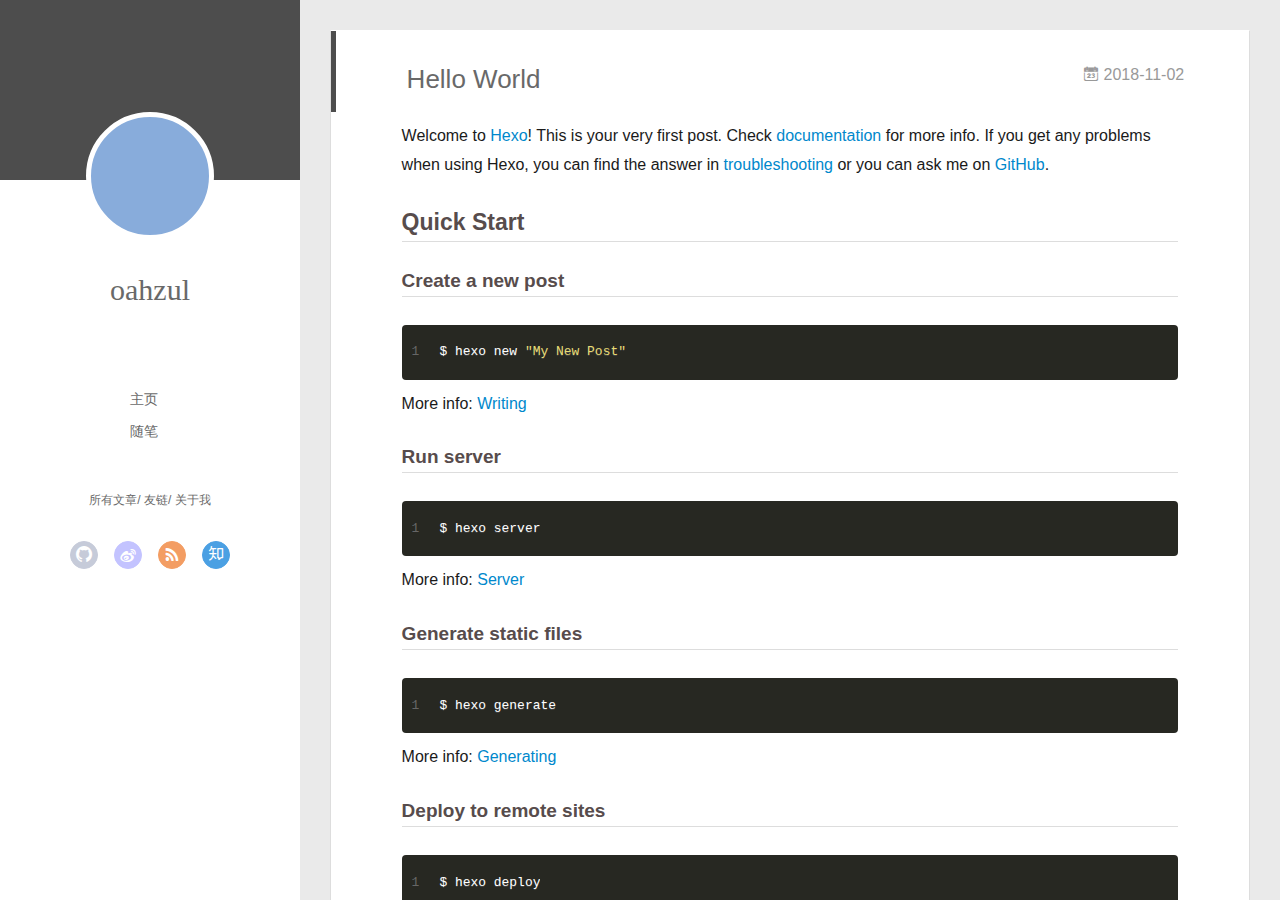
==== index.html @ 19e880a6 "“update”" ====
<!DOCTYPE html>
<html>
<head><meta name="generator" content="Hexo 3.8.0">
  <meta charset="utf-8">
  
  <meta name="renderer" content="webkit">
  <meta http-equiv="X-UA-Compatible" content="IE=edge">
  <link rel="dns-prefetch" href="http://yoursite.com">
  <title>oahzul blog</title>
  <meta name="viewport" content="width=device-width, initial-scale=1, maximum-scale=1">
  <meta property="og:type" content="website">
<meta property="og:title" content="oahzul blog">
<meta property="og:url" content="http://yoursite.com/index.html">
<meta property="og:site_name" content="oahzul blog">
<meta property="og:locale" content="default">
<meta name="twitter:card" content="summary">
<meta name="twitter:title" content="oahzul blog">
  
    <link rel="alternative" href="/atom.xml" title="oahzul blog" type="application/atom+xml">
  
  
    <link rel="icon" href="/favicon.png">
  
  <link rel="stylesheet" type="text/css" href="/./main.0cf68a.css">
  <style type="text/css">
  
    #container.show {
      background: linear-gradient(200deg,#a0cfe4,#e8c37e);
    }
  </style>
  

  

</head>
</html>
<body>
  <div id="container" q-class="show:isCtnShow">
    <canvas id="anm-canvas" class="anm-canvas"></canvas>
    <div class="left-col" q-class="show:isShow">
      
<div class="overlay" style="background: #4d4d4d"></div>
<div class="intrude-less">
	<header id="header" class="inner">
		<a href="/" class="profilepic">
			<img src="" class="js-avatar">
		</a>
		<hgroup>
		  <h1 class="header-author"><a href="/">oahzul</a></h1>
		</hgroup>
		

		<nav class="header-menu">
			<ul>
			
				<li><a href="/">主页</a></li>
	        
				<li><a href="/tags/随笔/">随笔</a></li>
	        
			</ul>
		</nav>
		<nav class="header-smart-menu">
    		
    			
    			<a q-on="click: openSlider(e, 'innerArchive')" href="javascript:void(0)">所有文章</a>
    			
            
    			
    			<a q-on="click: openSlider(e, 'friends')" href="javascript:void(0)">友链</a>
    			
            
    			
    			<a q-on="click: openSlider(e, 'aboutme')" href="javascript:void(0)">关于我</a>
    			
            
		</nav>
		<nav class="header-nav">
			<div class="social">
				
					<a class="github" target="_blank" href="#" title="github"><i class="icon-github"></i></a>
		        
					<a class="weibo" target="_blank" href="#" title="weibo"><i class="icon-weibo"></i></a>
		        
					<a class="rss" target="_blank" href="#" title="rss"><i class="icon-rss"></i></a>
		        
					<a class="zhihu" target="_blank" href="#" title="zhihu"><i class="icon-zhihu"></i></a>
		        
			</div>
		</nav>
	</header>		
</div>

    </div>
    <div class="mid-col" q-class="show:isShow,hide:isShow|isFalse">
      
<nav id="mobile-nav">
  	<div class="overlay js-overlay" style="background: #4d4d4d"></div>
	<div class="btnctn js-mobile-btnctn">
  		<div class="slider-trigger list" q-on="click: openSlider(e)"><i class="icon icon-sort"></i></div>
	</div>
	<div class="intrude-less">
		<header id="header" class="inner">
			<div class="profilepic">
				<img src="" class="js-avatar">
			</div>
			<hgroup>
			  <h1 class="header-author js-header-author">oahzul</h1>
			</hgroup>
			
			
			
				
			
				
			
			
			
			<nav class="header-nav">
				<div class="social">
					
						<a class="github" target="_blank" href="#" title="github"><i class="icon-github"></i></a>
			        
						<a class="weibo" target="_blank" href="#" title="weibo"><i class="icon-weibo"></i></a>
			        
						<a class="rss" target="_blank" href="#" title="rss"><i class="icon-rss"></i></a>
			        
						<a class="zhihu" target="_blank" href="#" title="zhihu"><i class="icon-zhihu"></i></a>
			        
				</div>
			</nav>

			<nav class="header-menu js-header-menu">
				<ul style="width: 50%">
				
				
					<li style="width: 50%"><a href="/">主页</a></li>
		        
					<li style="width: 50%"><a href="/tags/随笔/">随笔</a></li>
		        
				</ul>
			</nav>
		</header>				
	</div>
	<div class="mobile-mask" style="display:none" q-show="isShow"></div>
</nav>

      <div id="wrapper" class="body-wrap">
        <div class="menu-l">
          <div class="canvas-wrap">
            <canvas data-colors="#eaeaea" data-sectionHeight="100" data-contentId="js-content" id="myCanvas1" class="anm-canvas"></canvas>
          </div>
          <div id="js-content" class="content-ll">
            
  
    <article id="post-hello-world" class="article article-type-post  article-index" itemscope="" itemprop="blogPost">
  <div class="article-inner">
    
      <header class="article-header">
        
  
    <h1 itemprop="name">
      <a class="article-title" href="/2018/11/02/hello-world/">Hello World</a>
    </h1>
  

        
        <a href="/2018/11/02/hello-world/" class="archive-article-date">
  	<time datetime="2018-11-01T20:46:46.000Z" itemprop="datePublished"><i class="icon-calendar icon"></i>2018-11-02</time>
</a>
        
      </header>
    
    <div class="article-entry" itemprop="articleBody">
      
        <p>Welcome to <a href="https://hexo.io/" target="_blank" rel="noopener">Hexo</a>! This is your very first post. Check <a href="https://hexo.io/docs/" target="_blank" rel="noopener">documentation</a> for more info. If you get any problems when using Hexo, you can find the answer in <a href="https://hexo.io/docs/troubleshooting.html" target="_blank" rel="noopener">troubleshooting</a> or you can ask me on <a href="https://github.com/hexojs/hexo/issues" target="_blank" rel="noopener">GitHub</a>.</p>
<h2 id="Quick-Start"><a href="#Quick-Start" class="headerlink" title="Quick Start"></a>Quick Start</h2><h3 id="Create-a-new-post"><a href="#Create-a-new-post" class="headerlink" title="Create a new post"></a>Create a new post</h3><figure class="highlight bash"><table><tr><td class="gutter"><pre><span class="line">1</span><br></pre></td><td class="code"><pre><span class="line">$ hexo new <span class="string">"My New Post"</span></span><br></pre></td></tr></table></figure>
<p>More info: <a href="https://hexo.io/docs/writing.html" target="_blank" rel="noopener">Writing</a></p>
<h3 id="Run-server"><a href="#Run-server" class="headerlink" title="Run server"></a>Run server</h3><figure class="highlight bash"><table><tr><td class="gutter"><pre><span class="line">1</span><br></pre></td><td class="code"><pre><span class="line">$ hexo server</span><br></pre></td></tr></table></figure>
<p>More info: <a href="https://hexo.io/docs/server.html" target="_blank" rel="noopener">Server</a></p>
<h3 id="Generate-static-files"><a href="#Generate-static-files" class="headerlink" title="Generate static files"></a>Generate static files</h3><figure class="highlight bash"><table><tr><td class="gutter"><pre><span class="line">1</span><br></pre></td><td class="code"><pre><span class="line">$ hexo generate</span><br></pre></td></tr></table></figure>
<p>More info: <a href="https://hexo.io/docs/generating.html" target="_blank" rel="noopener">Generating</a></p>
<h3 id="Deploy-to-remote-sites"><a href="#Deploy-to-remote-sites" class="headerlink" title="Deploy to remote sites"></a>Deploy to remote sites</h3><figure class="highlight bash"><table><tr><td class="gutter"><pre><span class="line">1</span><br></pre></td><td class="code"><pre><span class="line">$ hexo deploy</span><br></pre></td></tr></table></figure>
<p>More info: <a href="https://hexo.io/docs/deployment.html" target="_blank" rel="noopener">Deployment</a></p>

      

      
    </div>
    <div class="article-info article-info-index">
      
      
      

      
        <p class="article-more-link">
          <a class="article-more-a" href="/2018/11/02/hello-world/">展开全文 >></a>
        </p>
      

      
      <div class="clearfix"></div>
    </div>
  </div>
</article>

<aside class="wrap-side-operation">
    <div class="mod-side-operation">
        
        <div class="jump-container" id="js-jump-container" style="display:none;">
            <a href="javascript:void(0)" class="mod-side-operation__jump-to-top">
                <i class="icon-font icon-back"></i>
            </a>
            <div id="js-jump-plan-container" class="jump-plan-container" style="top: -11px;">
                <i class="icon-font icon-plane jump-plane"></i>
            </div>
        </div>
        
        
    </div>
</aside>




  
  


          </div>
        </div>
      </div>
      <footer id="footer">
  <div class="outer">
    <div id="footer-info">
    	<div class="footer-left">
    		&copy; 2018 oahzul
    	</div>
      	<div class="footer-right">
      		<a href="http://hexo.io/" target="_blank">Hexo</a>  Theme <a href="https://github.com/litten/hexo-theme-yilia" target="_blank">Yilia</a> by Litten
      	</div>
    </div>
  </div>
</footer>
    </div>
    <script>
	var yiliaConfig = {
		mathjax: false,
		isHome: true,
		isPost: false,
		isArchive: false,
		isTag: false,
		isCategory: false,
		open_in_new: false,
		toc_hide_index: true,
		root: "/",
		innerArchive: true,
		showTags: false
	}
</script>

<script>!function(t){function n(e){if(r[e])return r[e].exports;var i=r[e]={exports:{},id:e,loaded:!1};return t[e].call(i.exports,i,i.exports,n),i.loaded=!0,i.exports}var r={};n.m=t,n.c=r,n.p="./",n(0)}([function(t,n,r){r(195),t.exports=r(191)},function(t,n,r){var e=r(3),i=r(52),o=r(27),u=r(28),c=r(53),f="prototype",a=function(t,n,r){var s,l,h,v,p=t&a.F,d=t&a.G,y=t&a.S,g=t&a.P,b=t&a.B,m=d?e:y?e[n]||(e[n]={}):(e[n]||{})[f],x=d?i:i[n]||(i[n]={}),w=x[f]||(x[f]={});d&&(r=n);for(s in r)l=!p&&m&&void 0!==m[s],h=(l?m:r)[s],v=b&&l?c(h,e):g&&"function"==typeof h?c(Function.call,h):h,m&&u(m,s,h,t&a.U),x[s]!=h&&o(x,s,v),g&&w[s]!=h&&(w[s]=h)};e.core=i,a.F=1,a.G=2,a.S=4,a.P=8,a.B=16,a.W=32,a.U=64,a.R=128,t.exports=a},function(t,n,r){var e=r(6);t.exports=function(t){if(!e(t))throw TypeError(t+" is not an object!");return t}},function(t,n){var r=t.exports="undefined"!=typeof window&&window.Math==Math?window:"undefined"!=typeof self&&self.Math==Math?self:Function("return this")();"number"==typeof __g&&(__g=r)},function(t,n){t.exports=function(t){try{return!!t()}catch(t){return!0}}},function(t,n){var r=t.exports="undefined"!=typeof window&&window.Math==Math?window:"undefined"!=typeof self&&self.Math==Math?self:Function("return this")();"number"==typeof __g&&(__g=r)},function(t,n){t.exports=function(t){return"object"==typeof t?null!==t:"function"==typeof t}},function(t,n,r){var e=r(126)("wks"),i=r(76),o=r(3).Symbol,u="function"==typeof o;(t.exports=function(t){return e[t]||(e[t]=u&&o[t]||(u?o:i)("Symbol."+t))}).store=e},function(t,n){var r={}.hasOwnProperty;t.exports=function(t,n){return r.call(t,n)}},function(t,n,r){var e=r(94),i=r(33);t.exports=function(t){return e(i(t))}},function(t,n,r){t.exports=!r(4)(function(){return 7!=Object.defineProperty({},"a",{get:function(){return 7}}).a})},function(t,n,r){var e=r(2),i=r(167),o=r(50),u=Object.defineProperty;n.f=r(10)?Object.defineProperty:function(t,n,r){if(e(t),n=o(n,!0),e(r),i)try{return u(t,n,r)}catch(t){}if("get"in r||"set"in r)throw TypeError("Accessors not supported!");return"value"in r&&(t[n]=r.value),t}},function(t,n,r){t.exports=!r(18)(function(){return 7!=Object.defineProperty({},"a",{get:function(){return 7}}).a})},function(t,n,r){var e=r(14),i=r(22);t.exports=r(12)?function(t,n,r){return e.f(t,n,i(1,r))}:function(t,n,r){return t[n]=r,t}},function(t,n,r){var e=r(20),i=r(58),o=r(42),u=Object.defineProperty;n.f=r(12)?Object.defineProperty:function(t,n,r){if(e(t),n=o(n,!0),e(r),i)try{return u(t,n,r)}catch(t){}if("get"in r||"set"in r)throw TypeError("Accessors not supported!");return"value"in r&&(t[n]=r.value),t}},function(t,n,r){var e=r(40)("wks"),i=r(23),o=r(5).Symbol,u="function"==typeof o;(t.exports=function(t){return e[t]||(e[t]=u&&o[t]||(u?o:i)("Symbol."+t))}).store=e},function(t,n,r){var e=r(67),i=Math.min;t.exports=function(t){return t>0?i(e(t),9007199254740991):0}},function(t,n,r){var e=r(46);t.exports=function(t){return Object(e(t))}},function(t,n){t.exports=function(t){try{return!!t()}catch(t){return!0}}},function(t,n,r){var e=r(63),i=r(34);t.exports=Object.keys||function(t){return e(t,i)}},function(t,n,r){var e=r(21);t.exports=function(t){if(!e(t))throw TypeError(t+" is not an object!");return t}},function(t,n){t.exports=function(t){return"object"==typeof t?null!==t:"function"==typeof t}},function(t,n){t.exports=function(t,n){return{enumerable:!(1&t),configurable:!(2&t),writable:!(4&t),value:n}}},function(t,n){var r=0,e=Math.random();t.exports=function(t){return"Symbol(".concat(void 0===t?"":t,")_",(++r+e).toString(36))}},function(t,n){var r={}.hasOwnProperty;t.exports=function(t,n){return r.call(t,n)}},function(t,n){var r=t.exports={version:"2.4.0"};"number"==typeof __e&&(__e=r)},function(t,n){t.exports=function(t){if("function"!=typeof t)throw TypeError(t+" is not a function!");return t}},function(t,n,r){var e=r(11),i=r(66);t.exports=r(10)?function(t,n,r){return e.f(t,n,i(1,r))}:function(t,n,r){return t[n]=r,t}},function(t,n,r){var e=r(3),i=r(27),o=r(24),u=r(76)("src"),c="toString",f=Function[c],a=(""+f).split(c);r(52).inspectSource=function(t){return f.call(t)},(t.exports=function(t,n,r,c){var f="function"==typeof r;f&&(o(r,"name")||i(r,"name",n)),t[n]!==r&&(f&&(o(r,u)||i(r,u,t[n]?""+t[n]:a.join(String(n)))),t===e?t[n]=r:c?t[n]?t[n]=r:i(t,n,r):(delete t[n],i(t,n,r)))})(Function.prototype,c,function(){return"function"==typeof this&&this[u]||f.call(this)})},function(t,n,r){var e=r(1),i=r(4),o=r(46),u=function(t,n,r,e){var i=String(o(t)),u="<"+n;return""!==r&&(u+=" "+r+'="'+String(e).replace(/"/g,"&quot;")+'"'),u+">"+i+"</"+n+">"};t.exports=function(t,n){var r={};r[t]=n(u),e(e.P+e.F*i(function(){var n=""[t]('"');return n!==n.toLowerCase()||n.split('"').length>3}),"String",r)}},function(t,n,r){var e=r(115),i=r(46);t.exports=function(t){return e(i(t))}},function(t,n,r){var e=r(116),i=r(66),o=r(30),u=r(50),c=r(24),f=r(167),a=Object.getOwnPropertyDescriptor;n.f=r(10)?a:function(t,n){if(t=o(t),n=u(n,!0),f)try{return a(t,n)}catch(t){}if(c(t,n))return i(!e.f.call(t,n),t[n])}},function(t,n,r){var e=r(24),i=r(17),o=r(145)("IE_PROTO"),u=Object.prototype;t.exports=Object.getPrototypeOf||function(t){return t=i(t),e(t,o)?t[o]:"function"==typeof t.constructor&&t instanceof t.constructor?t.constructor.prototype:t instanceof Object?u:null}},function(t,n){t.exports=function(t){if(void 0==t)throw TypeError("Can't call method on  "+t);return t}},function(t,n){t.exports="constructor,hasOwnProperty,isPrototypeOf,propertyIsEnumerable,toLocaleString,toString,valueOf".split(",")},function(t,n){t.exports={}},function(t,n){t.exports=!0},function(t,n){n.f={}.propertyIsEnumerable},function(t,n,r){var e=r(14).f,i=r(8),o=r(15)("toStringTag");t.exports=function(t,n,r){t&&!i(t=r?t:t.prototype,o)&&e(t,o,{configurable:!0,value:n})}},function(t,n,r){var e=r(40)("keys"),i=r(23);t.exports=function(t){return e[t]||(e[t]=i(t))}},function(t,n,r){var e=r(5),i="__core-js_shared__",o=e[i]||(e[i]={});t.exports=function(t){return o[t]||(o[t]={})}},function(t,n){var r=Math.ceil,e=Math.floor;t.exports=function(t){return isNaN(t=+t)?0:(t>0?e:r)(t)}},function(t,n,r){var e=r(21);t.exports=function(t,n){if(!e(t))return t;var r,i;if(n&&"function"==typeof(r=t.toString)&&!e(i=r.call(t)))return i;if("function"==typeof(r=t.valueOf)&&!e(i=r.call(t)))return i;if(!n&&"function"==typeof(r=t.toString)&&!e(i=r.call(t)))return i;throw TypeError("Can't convert object to primitive value")}},function(t,n,r){var e=r(5),i=r(25),o=r(36),u=r(44),c=r(14).f;t.exports=function(t){var n=i.Symbol||(i.Symbol=o?{}:e.Symbol||{});"_"==t.charAt(0)||t in n||c(n,t,{value:u.f(t)})}},function(t,n,r){n.f=r(15)},function(t,n){var r={}.toString;t.exports=function(t){return r.call(t).slice(8,-1)}},function(t,n){t.exports=function(t){if(void 0==t)throw TypeError("Can't call method on  "+t);return t}},function(t,n,r){var e=r(4);t.exports=function(t,n){return!!t&&e(function(){n?t.call(null,function(){},1):t.call(null)})}},function(t,n,r){var e=r(53),i=r(115),o=r(17),u=r(16),c=r(203);t.exports=function(t,n){var r=1==t,f=2==t,a=3==t,s=4==t,l=6==t,h=5==t||l,v=n||c;return function(n,c,p){for(var d,y,g=o(n),b=i(g),m=e(c,p,3),x=u(b.length),w=0,S=r?v(n,x):f?v(n,0):void 0;x>w;w++)if((h||w in b)&&(d=b[w],y=m(d,w,g),t))if(r)S[w]=y;else if(y)switch(t){case 3:return!0;case 5:return d;case 6:return w;case 2:S.push(d)}else if(s)return!1;return l?-1:a||s?s:S}}},function(t,n,r){var e=r(1),i=r(52),o=r(4);t.exports=function(t,n){var r=(i.Object||{})[t]||Object[t],u={};u[t]=n(r),e(e.S+e.F*o(function(){r(1)}),"Object",u)}},function(t,n,r){var e=r(6);t.exports=function(t,n){if(!e(t))return t;var r,i;if(n&&"function"==typeof(r=t.toString)&&!e(i=r.call(t)))return i;if("function"==typeof(r=t.valueOf)&&!e(i=r.call(t)))return i;if(!n&&"function"==typeof(r=t.toString)&&!e(i=r.call(t)))return i;throw TypeError("Can't convert object to primitive value")}},function(t,n,r){var e=r(5),i=r(25),o=r(91),u=r(13),c="prototype",f=function(t,n,r){var a,s,l,h=t&f.F,v=t&f.G,p=t&f.S,d=t&f.P,y=t&f.B,g=t&f.W,b=v?i:i[n]||(i[n]={}),m=b[c],x=v?e:p?e[n]:(e[n]||{})[c];v&&(r=n);for(a in r)(s=!h&&x&&void 0!==x[a])&&a in b||(l=s?x[a]:r[a],b[a]=v&&"function"!=typeof x[a]?r[a]:y&&s?o(l,e):g&&x[a]==l?function(t){var n=function(n,r,e){if(this instanceof t){switch(arguments.length){case 0:return new t;case 1:return new t(n);case 2:return new t(n,r)}return new t(n,r,e)}return t.apply(this,arguments)};return n[c]=t[c],n}(l):d&&"function"==typeof l?o(Function.call,l):l,d&&((b.virtual||(b.virtual={}))[a]=l,t&f.R&&m&&!m[a]&&u(m,a,l)))};f.F=1,f.G=2,f.S=4,f.P=8,f.B=16,f.W=32,f.U=64,f.R=128,t.exports=f},function(t,n){var r=t.exports={version:"2.4.0"};"number"==typeof __e&&(__e=r)},function(t,n,r){var e=r(26);t.exports=function(t,n,r){if(e(t),void 0===n)return t;switch(r){case 1:return function(r){return t.call(n,r)};case 2:return function(r,e){return t.call(n,r,e)};case 3:return function(r,e,i){return t.call(n,r,e,i)}}return function(){return t.apply(n,arguments)}}},function(t,n,r){var e=r(183),i=r(1),o=r(126)("metadata"),u=o.store||(o.store=new(r(186))),c=function(t,n,r){var i=u.get(t);if(!i){if(!r)return;u.set(t,i=new e)}var o=i.get(n);if(!o){if(!r)return;i.set(n,o=new e)}return o},f=function(t,n,r){var e=c(n,r,!1);return void 0!==e&&e.has(t)},a=function(t,n,r){var e=c(n,r,!1);return void 0===e?void 0:e.get(t)},s=function(t,n,r,e){c(r,e,!0).set(t,n)},l=function(t,n){var r=c(t,n,!1),e=[];return r&&r.forEach(function(t,n){e.push(n)}),e},h=function(t){return void 0===t||"symbol"==typeof t?t:String(t)},v=function(t){i(i.S,"Reflect",t)};t.exports={store:u,map:c,has:f,get:a,set:s,keys:l,key:h,exp:v}},function(t,n,r){"use strict";if(r(10)){var e=r(69),i=r(3),o=r(4),u=r(1),c=r(127),f=r(152),a=r(53),s=r(68),l=r(66),h=r(27),v=r(73),p=r(67),d=r(16),y=r(75),g=r(50),b=r(24),m=r(180),x=r(114),w=r(6),S=r(17),_=r(137),O=r(70),E=r(32),P=r(71).f,j=r(154),F=r(76),M=r(7),A=r(48),N=r(117),T=r(146),I=r(155),k=r(80),L=r(123),R=r(74),C=r(130),D=r(160),U=r(11),W=r(31),G=U.f,B=W.f,V=i.RangeError,z=i.TypeError,q=i.Uint8Array,K="ArrayBuffer",J="Shared"+K,Y="BYTES_PER_ELEMENT",H="prototype",$=Array[H],X=f.ArrayBuffer,Q=f.DataView,Z=A(0),tt=A(2),nt=A(3),rt=A(4),et=A(5),it=A(6),ot=N(!0),ut=N(!1),ct=I.values,ft=I.keys,at=I.entries,st=$.lastIndexOf,lt=$.reduce,ht=$.reduceRight,vt=$.join,pt=$.sort,dt=$.slice,yt=$.toString,gt=$.toLocaleString,bt=M("iterator"),mt=M("toStringTag"),xt=F("typed_constructor"),wt=F("def_constructor"),St=c.CONSTR,_t=c.TYPED,Ot=c.VIEW,Et="Wrong length!",Pt=A(1,function(t,n){return Tt(T(t,t[wt]),n)}),jt=o(function(){return 1===new q(new Uint16Array([1]).buffer)[0]}),Ft=!!q&&!!q[H].set&&o(function(){new q(1).set({})}),Mt=function(t,n){if(void 0===t)throw z(Et);var r=+t,e=d(t);if(n&&!m(r,e))throw V(Et);return e},At=function(t,n){var r=p(t);if(r<0||r%n)throw V("Wrong offset!");return r},Nt=function(t){if(w(t)&&_t in t)return t;throw z(t+" is not a typed array!")},Tt=function(t,n){if(!(w(t)&&xt in t))throw z("It is not a typed array constructor!");return new t(n)},It=function(t,n){return kt(T(t,t[wt]),n)},kt=function(t,n){for(var r=0,e=n.length,i=Tt(t,e);e>r;)i[r]=n[r++];return i},Lt=function(t,n,r){G(t,n,{get:function(){return this._d[r]}})},Rt=function(t){var n,r,e,i,o,u,c=S(t),f=arguments.length,s=f>1?arguments[1]:void 0,l=void 0!==s,h=j(c);if(void 0!=h&&!_(h)){for(u=h.call(c),e=[],n=0;!(o=u.next()).done;n++)e.push(o.value);c=e}for(l&&f>2&&(s=a(s,arguments[2],2)),n=0,r=d(c.length),i=Tt(this,r);r>n;n++)i[n]=l?s(c[n],n):c[n];return i},Ct=function(){for(var t=0,n=arguments.length,r=Tt(this,n);n>t;)r[t]=arguments[t++];return r},Dt=!!q&&o(function(){gt.call(new q(1))}),Ut=function(){return gt.apply(Dt?dt.call(Nt(this)):Nt(this),arguments)},Wt={copyWithin:function(t,n){return D.call(Nt(this),t,n,arguments.length>2?arguments[2]:void 0)},every:function(t){return rt(Nt(this),t,arguments.length>1?arguments[1]:void 0)},fill:function(t){return C.apply(Nt(this),arguments)},filter:function(t){return It(this,tt(Nt(this),t,arguments.length>1?arguments[1]:void 0))},find:function(t){return et(Nt(this),t,arguments.length>1?arguments[1]:void 0)},findIndex:function(t){return it(Nt(this),t,arguments.length>1?arguments[1]:void 0)},forEach:function(t){Z(Nt(this),t,arguments.length>1?arguments[1]:void 0)},indexOf:function(t){return ut(Nt(this),t,arguments.length>1?arguments[1]:void 0)},includes:function(t){return ot(Nt(this),t,arguments.length>1?arguments[1]:void 0)},join:function(t){return vt.apply(Nt(this),arguments)},lastIndexOf:function(t){return st.apply(Nt(this),arguments)},map:function(t){return Pt(Nt(this),t,arguments.length>1?arguments[1]:void 0)},reduce:function(t){return lt.apply(Nt(this),arguments)},reduceRight:function(t){return ht.apply(Nt(this),arguments)},reverse:function(){for(var t,n=this,r=Nt(n).length,e=Math.floor(r/2),i=0;i<e;)t=n[i],n[i++]=n[--r],n[r]=t;return n},some:function(t){return nt(Nt(this),t,arguments.length>1?arguments[1]:void 0)},sort:function(t){return pt.call(Nt(this),t)},subarray:function(t,n){var r=Nt(this),e=r.length,i=y(t,e);return new(T(r,r[wt]))(r.buffer,r.byteOffset+i*r.BYTES_PER_ELEMENT,d((void 0===n?e:y(n,e))-i))}},Gt=function(t,n){return It(this,dt.call(Nt(this),t,n))},Bt=function(t){Nt(this);var n=At(arguments[1],1),r=this.length,e=S(t),i=d(e.length),o=0;if(i+n>r)throw V(Et);for(;o<i;)this[n+o]=e[o++]},Vt={entries:function(){return at.call(Nt(this))},keys:function(){return ft.call(Nt(this))},values:function(){return ct.call(Nt(this))}},zt=function(t,n){return w(t)&&t[_t]&&"symbol"!=typeof n&&n in t&&String(+n)==String(n)},qt=function(t,n){return zt(t,n=g(n,!0))?l(2,t[n]):B(t,n)},Kt=function(t,n,r){return!(zt(t,n=g(n,!0))&&w(r)&&b(r,"value"))||b(r,"get")||b(r,"set")||r.configurable||b(r,"writable")&&!r.writable||b(r,"enumerable")&&!r.enumerable?G(t,n,r):(t[n]=r.value,t)};St||(W.f=qt,U.f=Kt),u(u.S+u.F*!St,"Object",{getOwnPropertyDescriptor:qt,defineProperty:Kt}),o(function(){yt.call({})})&&(yt=gt=function(){return vt.call(this)});var Jt=v({},Wt);v(Jt,Vt),h(Jt,bt,Vt.values),v(Jt,{slice:Gt,set:Bt,constructor:function(){},toString:yt,toLocaleString:Ut}),Lt(Jt,"buffer","b"),Lt(Jt,"byteOffset","o"),Lt(Jt,"byteLength","l"),Lt(Jt,"length","e"),G(Jt,mt,{get:function(){return this[_t]}}),t.exports=function(t,n,r,f){f=!!f;var a=t+(f?"Clamped":"")+"Array",l="Uint8Array"!=a,v="get"+t,p="set"+t,y=i[a],g=y||{},b=y&&E(y),m=!y||!c.ABV,S={},_=y&&y[H],j=function(t,r){var e=t._d;return e.v[v](r*n+e.o,jt)},F=function(t,r,e){var i=t._d;f&&(e=(e=Math.round(e))<0?0:e>255?255:255&e),i.v[p](r*n+i.o,e,jt)},M=function(t,n){G(t,n,{get:function(){return j(this,n)},set:function(t){return F(this,n,t)},enumerable:!0})};m?(y=r(function(t,r,e,i){s(t,y,a,"_d");var o,u,c,f,l=0,v=0;if(w(r)){if(!(r instanceof X||(f=x(r))==K||f==J))return _t in r?kt(y,r):Rt.call(y,r);o=r,v=At(e,n);var p=r.byteLength;if(void 0===i){if(p%n)throw V(Et);if((u=p-v)<0)throw V(Et)}else if((u=d(i)*n)+v>p)throw V(Et);c=u/n}else c=Mt(r,!0),u=c*n,o=new X(u);for(h(t,"_d",{b:o,o:v,l:u,e:c,v:new Q(o)});l<c;)M(t,l++)}),_=y[H]=O(Jt),h(_,"constructor",y)):L(function(t){new y(null),new y(t)},!0)||(y=r(function(t,r,e,i){s(t,y,a);var o;return w(r)?r instanceof X||(o=x(r))==K||o==J?void 0!==i?new g(r,At(e,n),i):void 0!==e?new g(r,At(e,n)):new g(r):_t in r?kt(y,r):Rt.call(y,r):new g(Mt(r,l))}),Z(b!==Function.prototype?P(g).concat(P(b)):P(g),function(t){t in y||h(y,t,g[t])}),y[H]=_,e||(_.constructor=y));var A=_[bt],N=!!A&&("values"==A.name||void 0==A.name),T=Vt.values;h(y,xt,!0),h(_,_t,a),h(_,Ot,!0),h(_,wt,y),(f?new y(1)[mt]==a:mt in _)||G(_,mt,{get:function(){return a}}),S[a]=y,u(u.G+u.W+u.F*(y!=g),S),u(u.S,a,{BYTES_PER_ELEMENT:n,from:Rt,of:Ct}),Y in _||h(_,Y,n),u(u.P,a,Wt),R(a),u(u.P+u.F*Ft,a,{set:Bt}),u(u.P+u.F*!N,a,Vt),u(u.P+u.F*(_.toString!=yt),a,{toString:yt}),u(u.P+u.F*o(function(){new y(1).slice()}),a,{slice:Gt}),u(u.P+u.F*(o(function(){return[1,2].toLocaleString()!=new y([1,2]).toLocaleString()})||!o(function(){_.toLocaleString.call([1,2])})),a,{toLocaleString:Ut}),k[a]=N?A:T,e||N||h(_,bt,T)}}else t.exports=function(){}},function(t,n){var r={}.toString;t.exports=function(t){return r.call(t).slice(8,-1)}},function(t,n,r){var e=r(21),i=r(5).document,o=e(i)&&e(i.createElement);t.exports=function(t){return o?i.createElement(t):{}}},function(t,n,r){t.exports=!r(12)&&!r(18)(function(){return 7!=Object.defineProperty(r(57)("div"),"a",{get:function(){return 7}}).a})},function(t,n,r){"use strict";var e=r(36),i=r(51),o=r(64),u=r(13),c=r(8),f=r(35),a=r(96),s=r(38),l=r(103),h=r(15)("iterator"),v=!([].keys&&"next"in[].keys()),p="keys",d="values",y=function(){return this};t.exports=function(t,n,r,g,b,m,x){a(r,n,g);var w,S,_,O=function(t){if(!v&&t in F)return F[t];switch(t){case p:case d:return function(){return new r(this,t)}}return function(){return new r(this,t)}},E=n+" Iterator",P=b==d,j=!1,F=t.prototype,M=F[h]||F["@@iterator"]||b&&F[b],A=M||O(b),N=b?P?O("entries"):A:void 0,T="Array"==n?F.entries||M:M;if(T&&(_=l(T.call(new t)))!==Object.prototype&&(s(_,E,!0),e||c(_,h)||u(_,h,y)),P&&M&&M.name!==d&&(j=!0,A=function(){return M.call(this)}),e&&!x||!v&&!j&&F[h]||u(F,h,A),f[n]=A,f[E]=y,b)if(w={values:P?A:O(d),keys:m?A:O(p),entries:N},x)for(S in w)S in F||o(F,S,w[S]);else i(i.P+i.F*(v||j),n,w);return w}},function(t,n,r){var e=r(20),i=r(100),o=r(34),u=r(39)("IE_PROTO"),c=function(){},f="prototype",a=function(){var t,n=r(57)("iframe"),e=o.length;for(n.style.display="none",r(93).appendChild(n),n.src="javascript:",t=n.contentWindow.document,t.open(),t.write("<script>document.F=Object<\/script>"),t.close(),a=t.F;e--;)delete a[f][o[e]];return a()};t.exports=Object.create||function(t,n){var r;return null!==t?(c[f]=e(t),r=new c,c[f]=null,r[u]=t):r=a(),void 0===n?r:i(r,n)}},function(t,n,r){var e=r(63),i=r(34).concat("length","prototype");n.f=Object.getOwnPropertyNames||function(t){return e(t,i)}},function(t,n){n.f=Object.getOwnPropertySymbols},function(t,n,r){var e=r(8),i=r(9),o=r(90)(!1),u=r(39)("IE_PROTO");t.exports=function(t,n){var r,c=i(t),f=0,a=[];for(r in c)r!=u&&e(c,r)&&a.push(r);for(;n.length>f;)e(c,r=n[f++])&&(~o(a,r)||a.push(r));return a}},function(t,n,r){t.exports=r(13)},function(t,n,r){var e=r(76)("meta"),i=r(6),o=r(24),u=r(11).f,c=0,f=Object.isExtensible||function(){return!0},a=!r(4)(function(){return f(Object.preventExtensions({}))}),s=function(t){u(t,e,{value:{i:"O"+ ++c,w:{}}})},l=function(t,n){if(!i(t))return"symbol"==typeof t?t:("string"==typeof t?"S":"P")+t;if(!o(t,e)){if(!f(t))return"F";if(!n)return"E";s(t)}return t[e].i},h=function(t,n){if(!o(t,e)){if(!f(t))return!0;if(!n)return!1;s(t)}return t[e].w},v=function(t){return a&&p.NEED&&f(t)&&!o(t,e)&&s(t),t},p=t.exports={KEY:e,NEED:!1,fastKey:l,getWeak:h,onFreeze:v}},function(t,n){t.exports=function(t,n){return{enumerable:!(1&t),configurable:!(2&t),writable:!(4&t),value:n}}},function(t,n){var r=Math.ceil,e=Math.floor;t.exports=function(t){return isNaN(t=+t)?0:(t>0?e:r)(t)}},function(t,n){t.exports=function(t,n,r,e){if(!(t instanceof n)||void 0!==e&&e in t)throw TypeError(r+": incorrect invocation!");return t}},function(t,n){t.exports=!1},function(t,n,r){var e=r(2),i=r(173),o=r(133),u=r(145)("IE_PROTO"),c=function(){},f="prototype",a=function(){var t,n=r(132)("iframe"),e=o.length;for(n.style.display="none",r(135).appendChild(n),n.src="javascript:",t=n.contentWindow.document,t.open(),t.write("<script>document.F=Object<\/script>"),t.close(),a=t.F;e--;)delete a[f][o[e]];return a()};t.exports=Object.create||function(t,n){var r;return null!==t?(c[f]=e(t),r=new c,c[f]=null,r[u]=t):r=a(),void 0===n?r:i(r,n)}},function(t,n,r){var e=r(175),i=r(133).concat("length","prototype");n.f=Object.getOwnPropertyNames||function(t){return e(t,i)}},function(t,n,r){var e=r(175),i=r(133);t.exports=Object.keys||function(t){return e(t,i)}},function(t,n,r){var e=r(28);t.exports=function(t,n,r){for(var i in n)e(t,i,n[i],r);return t}},function(t,n,r){"use strict";var e=r(3),i=r(11),o=r(10),u=r(7)("species");t.exports=function(t){var n=e[t];o&&n&&!n[u]&&i.f(n,u,{configurable:!0,get:function(){return this}})}},function(t,n,r){var e=r(67),i=Math.max,o=Math.min;t.exports=function(t,n){return t=e(t),t<0?i(t+n,0):o(t,n)}},function(t,n){var r=0,e=Math.random();t.exports=function(t){return"Symbol(".concat(void 0===t?"":t,")_",(++r+e).toString(36))}},function(t,n,r){var e=r(33);t.exports=function(t){return Object(e(t))}},function(t,n,r){var e=r(7)("unscopables"),i=Array.prototype;void 0==i[e]&&r(27)(i,e,{}),t.exports=function(t){i[e][t]=!0}},function(t,n,r){var e=r(53),i=r(169),o=r(137),u=r(2),c=r(16),f=r(154),a={},s={},n=t.exports=function(t,n,r,l,h){var v,p,d,y,g=h?function(){return t}:f(t),b=e(r,l,n?2:1),m=0;if("function"!=typeof g)throw TypeError(t+" is not iterable!");if(o(g)){for(v=c(t.length);v>m;m++)if((y=n?b(u(p=t[m])[0],p[1]):b(t[m]))===a||y===s)return y}else for(d=g.call(t);!(p=d.next()).done;)if((y=i(d,b,p.value,n))===a||y===s)return y};n.BREAK=a,n.RETURN=s},function(t,n){t.exports={}},function(t,n,r){var e=r(11).f,i=r(24),o=r(7)("toStringTag");t.exports=function(t,n,r){t&&!i(t=r?t:t.prototype,o)&&e(t,o,{configurable:!0,value:n})}},function(t,n,r){var e=r(1),i=r(46),o=r(4),u=r(150),c="["+u+"]",f="​",a=RegExp("^"+c+c+"*"),s=RegExp(c+c+"*$"),l=function(t,n,r){var i={},c=o(function(){return!!u[t]()||f[t]()!=f}),a=i[t]=c?n(h):u[t];r&&(i[r]=a),e(e.P+e.F*c,"String",i)},h=l.trim=function(t,n){return t=String(i(t)),1&n&&(t=t.replace(a,"")),2&n&&(t=t.replace(s,"")),t};t.exports=l},function(t,n,r){t.exports={default:r(86),__esModule:!0}},function(t,n,r){t.exports={default:r(87),__esModule:!0}},function(t,n,r){"use strict";function e(t){return t&&t.__esModule?t:{default:t}}n.__esModule=!0;var i=r(84),o=e(i),u=r(83),c=e(u),f="function"==typeof c.default&&"symbol"==typeof o.default?function(t){return typeof t}:function(t){return t&&"function"==typeof c.default&&t.constructor===c.default&&t!==c.default.prototype?"symbol":typeof t};n.default="function"==typeof c.default&&"symbol"===f(o.default)?function(t){return void 0===t?"undefined":f(t)}:function(t){return t&&"function"==typeof c.default&&t.constructor===c.default&&t!==c.default.prototype?"symbol":void 0===t?"undefined":f(t)}},function(t,n,r){r(110),r(108),r(111),r(112),t.exports=r(25).Symbol},function(t,n,r){r(109),r(113),t.exports=r(44).f("iterator")},function(t,n){t.exports=function(t){if("function"!=typeof t)throw TypeError(t+" is not a function!");return t}},function(t,n){t.exports=function(){}},function(t,n,r){var e=r(9),i=r(106),o=r(105);t.exports=function(t){return function(n,r,u){var c,f=e(n),a=i(f.length),s=o(u,a);if(t&&r!=r){for(;a>s;)if((c=f[s++])!=c)return!0}else for(;a>s;s++)if((t||s in f)&&f[s]===r)return t||s||0;return!t&&-1}}},function(t,n,r){var e=r(88);t.exports=function(t,n,r){if(e(t),void 0===n)return t;switch(r){case 1:return function(r){return t.call(n,r)};case 2:return function(r,e){return t.call(n,r,e)};case 3:return function(r,e,i){return t.call(n,r,e,i)}}return function(){return t.apply(n,arguments)}}},function(t,n,r){var e=r(19),i=r(62),o=r(37);t.exports=function(t){var n=e(t),r=i.f;if(r)for(var u,c=r(t),f=o.f,a=0;c.length>a;)f.call(t,u=c[a++])&&n.push(u);return n}},function(t,n,r){t.exports=r(5).document&&document.documentElement},function(t,n,r){var e=r(56);t.exports=Object("z").propertyIsEnumerable(0)?Object:function(t){return"String"==e(t)?t.split(""):Object(t)}},function(t,n,r){var e=r(56);t.exports=Array.isArray||function(t){return"Array"==e(t)}},function(t,n,r){"use strict";var e=r(60),i=r(22),o=r(38),u={};r(13)(u,r(15)("iterator"),function(){return this}),t.exports=function(t,n,r){t.prototype=e(u,{next:i(1,r)}),o(t,n+" Iterator")}},function(t,n){t.exports=function(t,n){return{value:n,done:!!t}}},function(t,n,r){var e=r(19),i=r(9);t.exports=function(t,n){for(var r,o=i(t),u=e(o),c=u.length,f=0;c>f;)if(o[r=u[f++]]===n)return r}},function(t,n,r){var e=r(23)("meta"),i=r(21),o=r(8),u=r(14).f,c=0,f=Object.isExtensible||function(){return!0},a=!r(18)(function(){return f(Object.preventExtensions({}))}),s=function(t){u(t,e,{value:{i:"O"+ ++c,w:{}}})},l=function(t,n){if(!i(t))return"symbol"==typeof t?t:("string"==typeof t?"S":"P")+t;if(!o(t,e)){if(!f(t))return"F";if(!n)return"E";s(t)}return t[e].i},h=function(t,n){if(!o(t,e)){if(!f(t))return!0;if(!n)return!1;s(t)}return t[e].w},v=function(t){return a&&p.NEED&&f(t)&&!o(t,e)&&s(t),t},p=t.exports={KEY:e,NEED:!1,fastKey:l,getWeak:h,onFreeze:v}},function(t,n,r){var e=r(14),i=r(20),o=r(19);t.exports=r(12)?Object.defineProperties:function(t,n){i(t);for(var r,u=o(n),c=u.length,f=0;c>f;)e.f(t,r=u[f++],n[r]);return t}},function(t,n,r){var e=r(37),i=r(22),o=r(9),u=r(42),c=r(8),f=r(58),a=Object.getOwnPropertyDescriptor;n.f=r(12)?a:function(t,n){if(t=o(t),n=u(n,!0),f)try{return a(t,n)}catch(t){}if(c(t,n))return i(!e.f.call(t,n),t[n])}},function(t,n,r){var e=r(9),i=r(61).f,o={}.toString,u="object"==typeof window&&window&&Object.getOwnPropertyNames?Object.getOwnPropertyNames(window):[],c=function(t){try{return i(t)}catch(t){return u.slice()}};t.exports.f=function(t){return u&&"[object Window]"==o.call(t)?c(t):i(e(t))}},function(t,n,r){var e=r(8),i=r(77),o=r(39)("IE_PROTO"),u=Object.prototype;t.exports=Object.getPrototypeOf||function(t){return t=i(t),e(t,o)?t[o]:"function"==typeof t.constructor&&t instanceof t.constructor?t.constructor.prototype:t instanceof Object?u:null}},function(t,n,r){var e=r(41),i=r(33);t.exports=function(t){return function(n,r){var o,u,c=String(i(n)),f=e(r),a=c.length;return f<0||f>=a?t?"":void 0:(o=c.charCodeAt(f),o<55296||o>56319||f+1===a||(u=c.charCodeAt(f+1))<56320||u>57343?t?c.charAt(f):o:t?c.slice(f,f+2):u-56320+(o-55296<<10)+65536)}}},function(t,n,r){var e=r(41),i=Math.max,o=Math.min;t.exports=function(t,n){return t=e(t),t<0?i(t+n,0):o(t,n)}},function(t,n,r){var e=r(41),i=Math.min;t.exports=function(t){return t>0?i(e(t),9007199254740991):0}},function(t,n,r){"use strict";var e=r(89),i=r(97),o=r(35),u=r(9);t.exports=r(59)(Array,"Array",function(t,n){this._t=u(t),this._i=0,this._k=n},function(){var t=this._t,n=this._k,r=this._i++;return!t||r>=t.length?(this._t=void 0,i(1)):"keys"==n?i(0,r):"values"==n?i(0,t[r]):i(0,[r,t[r]])},"values"),o.Arguments=o.Array,e("keys"),e("values"),e("entries")},function(t,n){},function(t,n,r){"use strict";var e=r(104)(!0);r(59)(String,"String",function(t){this._t=String(t),this._i=0},function(){var t,n=this._t,r=this._i;return r>=n.length?{value:void 0,done:!0}:(t=e(n,r),this._i+=t.length,{value:t,done:!1})})},function(t,n,r){"use strict";var e=r(5),i=r(8),o=r(12),u=r(51),c=r(64),f=r(99).KEY,a=r(18),s=r(40),l=r(38),h=r(23),v=r(15),p=r(44),d=r(43),y=r(98),g=r(92),b=r(95),m=r(20),x=r(9),w=r(42),S=r(22),_=r(60),O=r(102),E=r(101),P=r(14),j=r(19),F=E.f,M=P.f,A=O.f,N=e.Symbol,T=e.JSON,I=T&&T.stringify,k="prototype",L=v("_hidden"),R=v("toPrimitive"),C={}.propertyIsEnumerable,D=s("symbol-registry"),U=s("symbols"),W=s("op-symbols"),G=Object[k],B="function"==typeof N,V=e.QObject,z=!V||!V[k]||!V[k].findChild,q=o&&a(function(){return 7!=_(M({},"a",{get:function(){return M(this,"a",{value:7}).a}})).a})?function(t,n,r){var e=F(G,n);e&&delete G[n],M(t,n,r),e&&t!==G&&M(G,n,e)}:M,K=function(t){var n=U[t]=_(N[k]);return n._k=t,n},J=B&&"symbol"==typeof N.iterator?function(t){return"symbol"==typeof t}:function(t){return t instanceof N},Y=function(t,n,r){return t===G&&Y(W,n,r),m(t),n=w(n,!0),m(r),i(U,n)?(r.enumerable?(i(t,L)&&t[L][n]&&(t[L][n]=!1),r=_(r,{enumerable:S(0,!1)})):(i(t,L)||M(t,L,S(1,{})),t[L][n]=!0),q(t,n,r)):M(t,n,r)},H=function(t,n){m(t);for(var r,e=g(n=x(n)),i=0,o=e.length;o>i;)Y(t,r=e[i++],n[r]);return t},$=function(t,n){return void 0===n?_(t):H(_(t),n)},X=function(t){var n=C.call(this,t=w(t,!0));return!(this===G&&i(U,t)&&!i(W,t))&&(!(n||!i(this,t)||!i(U,t)||i(this,L)&&this[L][t])||n)},Q=function(t,n){if(t=x(t),n=w(n,!0),t!==G||!i(U,n)||i(W,n)){var r=F(t,n);return!r||!i(U,n)||i(t,L)&&t[L][n]||(r.enumerable=!0),r}},Z=function(t){for(var n,r=A(x(t)),e=[],o=0;r.length>o;)i(U,n=r[o++])||n==L||n==f||e.push(n);return e},tt=function(t){for(var n,r=t===G,e=A(r?W:x(t)),o=[],u=0;e.length>u;)!i(U,n=e[u++])||r&&!i(G,n)||o.push(U[n]);return o};B||(N=function(){if(this instanceof N)throw TypeError("Symbol is not a constructor!");var t=h(arguments.length>0?arguments[0]:void 0),n=function(r){this===G&&n.call(W,r),i(this,L)&&i(this[L],t)&&(this[L][t]=!1),q(this,t,S(1,r))};return o&&z&&q(G,t,{configurable:!0,set:n}),K(t)},c(N[k],"toString",function(){return this._k}),E.f=Q,P.f=Y,r(61).f=O.f=Z,r(37).f=X,r(62).f=tt,o&&!r(36)&&c(G,"propertyIsEnumerable",X,!0),p.f=function(t){return K(v(t))}),u(u.G+u.W+u.F*!B,{Symbol:N});for(var nt="hasInstance,isConcatSpreadable,iterator,match,replace,search,species,split,toPrimitive,toStringTag,unscopables".split(","),rt=0;nt.length>rt;)v(nt[rt++]);for(var nt=j(v.store),rt=0;nt.length>rt;)d(nt[rt++]);u(u.S+u.F*!B,"Symbol",{for:function(t){return i(D,t+="")?D[t]:D[t]=N(t)},keyFor:function(t){if(J(t))return y(D,t);throw TypeError(t+" is not a symbol!")},useSetter:function(){z=!0},useSimple:function(){z=!1}}),u(u.S+u.F*!B,"Object",{create:$,defineProperty:Y,defineProperties:H,getOwnPropertyDescriptor:Q,getOwnPropertyNames:Z,getOwnPropertySymbols:tt}),T&&u(u.S+u.F*(!B||a(function(){var t=N();return"[null]"!=I([t])||"{}"!=I({a:t})||"{}"!=I(Object(t))})),"JSON",{stringify:function(t){if(void 0!==t&&!J(t)){for(var n,r,e=[t],i=1;arguments.length>i;)e.push(arguments[i++]);return n=e[1],"function"==typeof n&&(r=n),!r&&b(n)||(n=function(t,n){if(r&&(n=r.call(this,t,n)),!J(n))return n}),e[1]=n,I.apply(T,e)}}}),N[k][R]||r(13)(N[k],R,N[k].valueOf),l(N,"Symbol"),l(Math,"Math",!0),l(e.JSON,"JSON",!0)},function(t,n,r){r(43)("asyncIterator")},function(t,n,r){r(43)("observable")},function(t,n,r){r(107);for(var e=r(5),i=r(13),o=r(35),u=r(15)("toStringTag"),c=["NodeList","DOMTokenList","MediaList","StyleSheetList","CSSRuleList"],f=0;f<5;f++){var a=c[f],s=e[a],l=s&&s.prototype;l&&!l[u]&&i(l,u,a),o[a]=o.Array}},function(t,n,r){var e=r(45),i=r(7)("toStringTag"),o="Arguments"==e(function(){return arguments}()),u=function(t,n){try{return t[n]}catch(t){}};t.exports=function(t){var n,r,c;return void 0===t?"Undefined":null===t?"Null":"string"==typeof(r=u(n=Object(t),i))?r:o?e(n):"Object"==(c=e(n))&&"function"==typeof n.callee?"Arguments":c}},function(t,n,r){var e=r(45);t.exports=Object("z").propertyIsEnumerable(0)?Object:function(t){return"String"==e(t)?t.split(""):Object(t)}},function(t,n){n.f={}.propertyIsEnumerable},function(t,n,r){var e=r(30),i=r(16),o=r(75);t.exports=function(t){return function(n,r,u){var c,f=e(n),a=i(f.length),s=o(u,a);if(t&&r!=r){for(;a>s;)if((c=f[s++])!=c)return!0}else for(;a>s;s++)if((t||s in f)&&f[s]===r)return t||s||0;return!t&&-1}}},function(t,n,r){"use strict";var e=r(3),i=r(1),o=r(28),u=r(73),c=r(65),f=r(79),a=r(68),s=r(6),l=r(4),h=r(123),v=r(81),p=r(136);t.exports=function(t,n,r,d,y,g){var b=e[t],m=b,x=y?"set":"add",w=m&&m.prototype,S={},_=function(t){var n=w[t];o(w,t,"delete"==t?function(t){return!(g&&!s(t))&&n.call(this,0===t?0:t)}:"has"==t?function(t){return!(g&&!s(t))&&n.call(this,0===t?0:t)}:"get"==t?function(t){return g&&!s(t)?void 0:n.call(this,0===t?0:t)}:"add"==t?function(t){return n.call(this,0===t?0:t),this}:function(t,r){return n.call(this,0===t?0:t,r),this})};if("function"==typeof m&&(g||w.forEach&&!l(function(){(new m).entries().next()}))){var O=new m,E=O[x](g?{}:-0,1)!=O,P=l(function(){O.has(1)}),j=h(function(t){new m(t)}),F=!g&&l(function(){for(var t=new m,n=5;n--;)t[x](n,n);return!t.has(-0)});j||(m=n(function(n,r){a(n,m,t);var e=p(new b,n,m);return void 0!=r&&f(r,y,e[x],e),e}),m.prototype=w,w.constructor=m),(P||F)&&(_("delete"),_("has"),y&&_("get")),(F||E)&&_(x),g&&w.clear&&delete w.clear}else m=d.getConstructor(n,t,y,x),u(m.prototype,r),c.NEED=!0;return v(m,t),S[t]=m,i(i.G+i.W+i.F*(m!=b),S),g||d.setStrong(m,t,y),m}},function(t,n,r){"use strict";var e=r(27),i=r(28),o=r(4),u=r(46),c=r(7);t.exports=function(t,n,r){var f=c(t),a=r(u,f,""[t]),s=a[0],l=a[1];o(function(){var n={};return n[f]=function(){return 7},7!=""[t](n)})&&(i(String.prototype,t,s),e(RegExp.prototype,f,2==n?function(t,n){return l.call(t,this,n)}:function(t){return l.call(t,this)}))}
},function(t,n,r){"use strict";var e=r(2);t.exports=function(){var t=e(this),n="";return t.global&&(n+="g"),t.ignoreCase&&(n+="i"),t.multiline&&(n+="m"),t.unicode&&(n+="u"),t.sticky&&(n+="y"),n}},function(t,n){t.exports=function(t,n,r){var e=void 0===r;switch(n.length){case 0:return e?t():t.call(r);case 1:return e?t(n[0]):t.call(r,n[0]);case 2:return e?t(n[0],n[1]):t.call(r,n[0],n[1]);case 3:return e?t(n[0],n[1],n[2]):t.call(r,n[0],n[1],n[2]);case 4:return e?t(n[0],n[1],n[2],n[3]):t.call(r,n[0],n[1],n[2],n[3])}return t.apply(r,n)}},function(t,n,r){var e=r(6),i=r(45),o=r(7)("match");t.exports=function(t){var n;return e(t)&&(void 0!==(n=t[o])?!!n:"RegExp"==i(t))}},function(t,n,r){var e=r(7)("iterator"),i=!1;try{var o=[7][e]();o.return=function(){i=!0},Array.from(o,function(){throw 2})}catch(t){}t.exports=function(t,n){if(!n&&!i)return!1;var r=!1;try{var o=[7],u=o[e]();u.next=function(){return{done:r=!0}},o[e]=function(){return u},t(o)}catch(t){}return r}},function(t,n,r){t.exports=r(69)||!r(4)(function(){var t=Math.random();__defineSetter__.call(null,t,function(){}),delete r(3)[t]})},function(t,n){n.f=Object.getOwnPropertySymbols},function(t,n,r){var e=r(3),i="__core-js_shared__",o=e[i]||(e[i]={});t.exports=function(t){return o[t]||(o[t]={})}},function(t,n,r){for(var e,i=r(3),o=r(27),u=r(76),c=u("typed_array"),f=u("view"),a=!(!i.ArrayBuffer||!i.DataView),s=a,l=0,h="Int8Array,Uint8Array,Uint8ClampedArray,Int16Array,Uint16Array,Int32Array,Uint32Array,Float32Array,Float64Array".split(",");l<9;)(e=i[h[l++]])?(o(e.prototype,c,!0),o(e.prototype,f,!0)):s=!1;t.exports={ABV:a,CONSTR:s,TYPED:c,VIEW:f}},function(t,n){"use strict";var r={versions:function(){var t=window.navigator.userAgent;return{trident:t.indexOf("Trident")>-1,presto:t.indexOf("Presto")>-1,webKit:t.indexOf("AppleWebKit")>-1,gecko:t.indexOf("Gecko")>-1&&-1==t.indexOf("KHTML"),mobile:!!t.match(/AppleWebKit.*Mobile.*/),ios:!!t.match(/\(i[^;]+;( U;)? CPU.+Mac OS X/),android:t.indexOf("Android")>-1||t.indexOf("Linux")>-1,iPhone:t.indexOf("iPhone")>-1||t.indexOf("Mac")>-1,iPad:t.indexOf("iPad")>-1,webApp:-1==t.indexOf("Safari"),weixin:-1==t.indexOf("MicroMessenger")}}()};t.exports=r},function(t,n,r){"use strict";var e=r(85),i=function(t){return t&&t.__esModule?t:{default:t}}(e),o=function(){function t(t,n,e){return n||e?String.fromCharCode(n||e):r[t]||t}function n(t){return e[t]}var r={"&quot;":'"',"&lt;":"<","&gt;":">","&amp;":"&","&nbsp;":" "},e={};for(var u in r)e[r[u]]=u;return r["&apos;"]="'",e["'"]="&#39;",{encode:function(t){return t?(""+t).replace(/['<> "&]/g,n).replace(/\r?\n/g,"<br/>").replace(/\s/g,"&nbsp;"):""},decode:function(n){return n?(""+n).replace(/<br\s*\/?>/gi,"\n").replace(/&quot;|&lt;|&gt;|&amp;|&nbsp;|&apos;|&#(\d+);|&#(\d+)/g,t).replace(/\u00a0/g," "):""},encodeBase16:function(t){if(!t)return t;t+="";for(var n=[],r=0,e=t.length;e>r;r++)n.push(t.charCodeAt(r).toString(16).toUpperCase());return n.join("")},encodeBase16forJSON:function(t){if(!t)return t;t=t.replace(/[\u4E00-\u9FBF]/gi,function(t){return escape(t).replace("%u","\\u")});for(var n=[],r=0,e=t.length;e>r;r++)n.push(t.charCodeAt(r).toString(16).toUpperCase());return n.join("")},decodeBase16:function(t){if(!t)return t;t+="";for(var n=[],r=0,e=t.length;e>r;r+=2)n.push(String.fromCharCode("0x"+t.slice(r,r+2)));return n.join("")},encodeObject:function(t){if(t instanceof Array)for(var n=0,r=t.length;r>n;n++)t[n]=o.encodeObject(t[n]);else if("object"==(void 0===t?"undefined":(0,i.default)(t)))for(var e in t)t[e]=o.encodeObject(t[e]);else if("string"==typeof t)return o.encode(t);return t},loadScript:function(t){var n=document.createElement("script");document.getElementsByTagName("body")[0].appendChild(n),n.setAttribute("src",t)},addLoadEvent:function(t){var n=window.onload;"function"!=typeof window.onload?window.onload=t:window.onload=function(){n(),t()}}}}();t.exports=o},function(t,n,r){"use strict";var e=r(17),i=r(75),o=r(16);t.exports=function(t){for(var n=e(this),r=o(n.length),u=arguments.length,c=i(u>1?arguments[1]:void 0,r),f=u>2?arguments[2]:void 0,a=void 0===f?r:i(f,r);a>c;)n[c++]=t;return n}},function(t,n,r){"use strict";var e=r(11),i=r(66);t.exports=function(t,n,r){n in t?e.f(t,n,i(0,r)):t[n]=r}},function(t,n,r){var e=r(6),i=r(3).document,o=e(i)&&e(i.createElement);t.exports=function(t){return o?i.createElement(t):{}}},function(t,n){t.exports="constructor,hasOwnProperty,isPrototypeOf,propertyIsEnumerable,toLocaleString,toString,valueOf".split(",")},function(t,n,r){var e=r(7)("match");t.exports=function(t){var n=/./;try{"/./"[t](n)}catch(r){try{return n[e]=!1,!"/./"[t](n)}catch(t){}}return!0}},function(t,n,r){t.exports=r(3).document&&document.documentElement},function(t,n,r){var e=r(6),i=r(144).set;t.exports=function(t,n,r){var o,u=n.constructor;return u!==r&&"function"==typeof u&&(o=u.prototype)!==r.prototype&&e(o)&&i&&i(t,o),t}},function(t,n,r){var e=r(80),i=r(7)("iterator"),o=Array.prototype;t.exports=function(t){return void 0!==t&&(e.Array===t||o[i]===t)}},function(t,n,r){var e=r(45);t.exports=Array.isArray||function(t){return"Array"==e(t)}},function(t,n,r){"use strict";var e=r(70),i=r(66),o=r(81),u={};r(27)(u,r(7)("iterator"),function(){return this}),t.exports=function(t,n,r){t.prototype=e(u,{next:i(1,r)}),o(t,n+" Iterator")}},function(t,n,r){"use strict";var e=r(69),i=r(1),o=r(28),u=r(27),c=r(24),f=r(80),a=r(139),s=r(81),l=r(32),h=r(7)("iterator"),v=!([].keys&&"next"in[].keys()),p="keys",d="values",y=function(){return this};t.exports=function(t,n,r,g,b,m,x){a(r,n,g);var w,S,_,O=function(t){if(!v&&t in F)return F[t];switch(t){case p:case d:return function(){return new r(this,t)}}return function(){return new r(this,t)}},E=n+" Iterator",P=b==d,j=!1,F=t.prototype,M=F[h]||F["@@iterator"]||b&&F[b],A=M||O(b),N=b?P?O("entries"):A:void 0,T="Array"==n?F.entries||M:M;if(T&&(_=l(T.call(new t)))!==Object.prototype&&(s(_,E,!0),e||c(_,h)||u(_,h,y)),P&&M&&M.name!==d&&(j=!0,A=function(){return M.call(this)}),e&&!x||!v&&!j&&F[h]||u(F,h,A),f[n]=A,f[E]=y,b)if(w={values:P?A:O(d),keys:m?A:O(p),entries:N},x)for(S in w)S in F||o(F,S,w[S]);else i(i.P+i.F*(v||j),n,w);return w}},function(t,n){var r=Math.expm1;t.exports=!r||r(10)>22025.465794806718||r(10)<22025.465794806718||-2e-17!=r(-2e-17)?function(t){return 0==(t=+t)?t:t>-1e-6&&t<1e-6?t+t*t/2:Math.exp(t)-1}:r},function(t,n){t.exports=Math.sign||function(t){return 0==(t=+t)||t!=t?t:t<0?-1:1}},function(t,n,r){var e=r(3),i=r(151).set,o=e.MutationObserver||e.WebKitMutationObserver,u=e.process,c=e.Promise,f="process"==r(45)(u);t.exports=function(){var t,n,r,a=function(){var e,i;for(f&&(e=u.domain)&&e.exit();t;){i=t.fn,t=t.next;try{i()}catch(e){throw t?r():n=void 0,e}}n=void 0,e&&e.enter()};if(f)r=function(){u.nextTick(a)};else if(o){var s=!0,l=document.createTextNode("");new o(a).observe(l,{characterData:!0}),r=function(){l.data=s=!s}}else if(c&&c.resolve){var h=c.resolve();r=function(){h.then(a)}}else r=function(){i.call(e,a)};return function(e){var i={fn:e,next:void 0};n&&(n.next=i),t||(t=i,r()),n=i}}},function(t,n,r){var e=r(6),i=r(2),o=function(t,n){if(i(t),!e(n)&&null!==n)throw TypeError(n+": can't set as prototype!")};t.exports={set:Object.setPrototypeOf||("__proto__"in{}?function(t,n,e){try{e=r(53)(Function.call,r(31).f(Object.prototype,"__proto__").set,2),e(t,[]),n=!(t instanceof Array)}catch(t){n=!0}return function(t,r){return o(t,r),n?t.__proto__=r:e(t,r),t}}({},!1):void 0),check:o}},function(t,n,r){var e=r(126)("keys"),i=r(76);t.exports=function(t){return e[t]||(e[t]=i(t))}},function(t,n,r){var e=r(2),i=r(26),o=r(7)("species");t.exports=function(t,n){var r,u=e(t).constructor;return void 0===u||void 0==(r=e(u)[o])?n:i(r)}},function(t,n,r){var e=r(67),i=r(46);t.exports=function(t){return function(n,r){var o,u,c=String(i(n)),f=e(r),a=c.length;return f<0||f>=a?t?"":void 0:(o=c.charCodeAt(f),o<55296||o>56319||f+1===a||(u=c.charCodeAt(f+1))<56320||u>57343?t?c.charAt(f):o:t?c.slice(f,f+2):u-56320+(o-55296<<10)+65536)}}},function(t,n,r){var e=r(122),i=r(46);t.exports=function(t,n,r){if(e(n))throw TypeError("String#"+r+" doesn't accept regex!");return String(i(t))}},function(t,n,r){"use strict";var e=r(67),i=r(46);t.exports=function(t){var n=String(i(this)),r="",o=e(t);if(o<0||o==1/0)throw RangeError("Count can't be negative");for(;o>0;(o>>>=1)&&(n+=n))1&o&&(r+=n);return r}},function(t,n){t.exports="\t\n\v\f\r   ᠎             　\u2028\u2029\ufeff"},function(t,n,r){var e,i,o,u=r(53),c=r(121),f=r(135),a=r(132),s=r(3),l=s.process,h=s.setImmediate,v=s.clearImmediate,p=s.MessageChannel,d=0,y={},g="onreadystatechange",b=function(){var t=+this;if(y.hasOwnProperty(t)){var n=y[t];delete y[t],n()}},m=function(t){b.call(t.data)};h&&v||(h=function(t){for(var n=[],r=1;arguments.length>r;)n.push(arguments[r++]);return y[++d]=function(){c("function"==typeof t?t:Function(t),n)},e(d),d},v=function(t){delete y[t]},"process"==r(45)(l)?e=function(t){l.nextTick(u(b,t,1))}:p?(i=new p,o=i.port2,i.port1.onmessage=m,e=u(o.postMessage,o,1)):s.addEventListener&&"function"==typeof postMessage&&!s.importScripts?(e=function(t){s.postMessage(t+"","*")},s.addEventListener("message",m,!1)):e=g in a("script")?function(t){f.appendChild(a("script"))[g]=function(){f.removeChild(this),b.call(t)}}:function(t){setTimeout(u(b,t,1),0)}),t.exports={set:h,clear:v}},function(t,n,r){"use strict";var e=r(3),i=r(10),o=r(69),u=r(127),c=r(27),f=r(73),a=r(4),s=r(68),l=r(67),h=r(16),v=r(71).f,p=r(11).f,d=r(130),y=r(81),g="ArrayBuffer",b="DataView",m="prototype",x="Wrong length!",w="Wrong index!",S=e[g],_=e[b],O=e.Math,E=e.RangeError,P=e.Infinity,j=S,F=O.abs,M=O.pow,A=O.floor,N=O.log,T=O.LN2,I="buffer",k="byteLength",L="byteOffset",R=i?"_b":I,C=i?"_l":k,D=i?"_o":L,U=function(t,n,r){var e,i,o,u=Array(r),c=8*r-n-1,f=(1<<c)-1,a=f>>1,s=23===n?M(2,-24)-M(2,-77):0,l=0,h=t<0||0===t&&1/t<0?1:0;for(t=F(t),t!=t||t===P?(i=t!=t?1:0,e=f):(e=A(N(t)/T),t*(o=M(2,-e))<1&&(e--,o*=2),t+=e+a>=1?s/o:s*M(2,1-a),t*o>=2&&(e++,o/=2),e+a>=f?(i=0,e=f):e+a>=1?(i=(t*o-1)*M(2,n),e+=a):(i=t*M(2,a-1)*M(2,n),e=0));n>=8;u[l++]=255&i,i/=256,n-=8);for(e=e<<n|i,c+=n;c>0;u[l++]=255&e,e/=256,c-=8);return u[--l]|=128*h,u},W=function(t,n,r){var e,i=8*r-n-1,o=(1<<i)-1,u=o>>1,c=i-7,f=r-1,a=t[f--],s=127&a;for(a>>=7;c>0;s=256*s+t[f],f--,c-=8);for(e=s&(1<<-c)-1,s>>=-c,c+=n;c>0;e=256*e+t[f],f--,c-=8);if(0===s)s=1-u;else{if(s===o)return e?NaN:a?-P:P;e+=M(2,n),s-=u}return(a?-1:1)*e*M(2,s-n)},G=function(t){return t[3]<<24|t[2]<<16|t[1]<<8|t[0]},B=function(t){return[255&t]},V=function(t){return[255&t,t>>8&255]},z=function(t){return[255&t,t>>8&255,t>>16&255,t>>24&255]},q=function(t){return U(t,52,8)},K=function(t){return U(t,23,4)},J=function(t,n,r){p(t[m],n,{get:function(){return this[r]}})},Y=function(t,n,r,e){var i=+r,o=l(i);if(i!=o||o<0||o+n>t[C])throw E(w);var u=t[R]._b,c=o+t[D],f=u.slice(c,c+n);return e?f:f.reverse()},H=function(t,n,r,e,i,o){var u=+r,c=l(u);if(u!=c||c<0||c+n>t[C])throw E(w);for(var f=t[R]._b,a=c+t[D],s=e(+i),h=0;h<n;h++)f[a+h]=s[o?h:n-h-1]},$=function(t,n){s(t,S,g);var r=+n,e=h(r);if(r!=e)throw E(x);return e};if(u.ABV){if(!a(function(){new S})||!a(function(){new S(.5)})){S=function(t){return new j($(this,t))};for(var X,Q=S[m]=j[m],Z=v(j),tt=0;Z.length>tt;)(X=Z[tt++])in S||c(S,X,j[X]);o||(Q.constructor=S)}var nt=new _(new S(2)),rt=_[m].setInt8;nt.setInt8(0,2147483648),nt.setInt8(1,2147483649),!nt.getInt8(0)&&nt.getInt8(1)||f(_[m],{setInt8:function(t,n){rt.call(this,t,n<<24>>24)},setUint8:function(t,n){rt.call(this,t,n<<24>>24)}},!0)}else S=function(t){var n=$(this,t);this._b=d.call(Array(n),0),this[C]=n},_=function(t,n,r){s(this,_,b),s(t,S,b);var e=t[C],i=l(n);if(i<0||i>e)throw E("Wrong offset!");if(r=void 0===r?e-i:h(r),i+r>e)throw E(x);this[R]=t,this[D]=i,this[C]=r},i&&(J(S,k,"_l"),J(_,I,"_b"),J(_,k,"_l"),J(_,L,"_o")),f(_[m],{getInt8:function(t){return Y(this,1,t)[0]<<24>>24},getUint8:function(t){return Y(this,1,t)[0]},getInt16:function(t){var n=Y(this,2,t,arguments[1]);return(n[1]<<8|n[0])<<16>>16},getUint16:function(t){var n=Y(this,2,t,arguments[1]);return n[1]<<8|n[0]},getInt32:function(t){return G(Y(this,4,t,arguments[1]))},getUint32:function(t){return G(Y(this,4,t,arguments[1]))>>>0},getFloat32:function(t){return W(Y(this,4,t,arguments[1]),23,4)},getFloat64:function(t){return W(Y(this,8,t,arguments[1]),52,8)},setInt8:function(t,n){H(this,1,t,B,n)},setUint8:function(t,n){H(this,1,t,B,n)},setInt16:function(t,n){H(this,2,t,V,n,arguments[2])},setUint16:function(t,n){H(this,2,t,V,n,arguments[2])},setInt32:function(t,n){H(this,4,t,z,n,arguments[2])},setUint32:function(t,n){H(this,4,t,z,n,arguments[2])},setFloat32:function(t,n){H(this,4,t,K,n,arguments[2])},setFloat64:function(t,n){H(this,8,t,q,n,arguments[2])}});y(S,g),y(_,b),c(_[m],u.VIEW,!0),n[g]=S,n[b]=_},function(t,n,r){var e=r(3),i=r(52),o=r(69),u=r(182),c=r(11).f;t.exports=function(t){var n=i.Symbol||(i.Symbol=o?{}:e.Symbol||{});"_"==t.charAt(0)||t in n||c(n,t,{value:u.f(t)})}},function(t,n,r){var e=r(114),i=r(7)("iterator"),o=r(80);t.exports=r(52).getIteratorMethod=function(t){if(void 0!=t)return t[i]||t["@@iterator"]||o[e(t)]}},function(t,n,r){"use strict";var e=r(78),i=r(170),o=r(80),u=r(30);t.exports=r(140)(Array,"Array",function(t,n){this._t=u(t),this._i=0,this._k=n},function(){var t=this._t,n=this._k,r=this._i++;return!t||r>=t.length?(this._t=void 0,i(1)):"keys"==n?i(0,r):"values"==n?i(0,t[r]):i(0,[r,t[r]])},"values"),o.Arguments=o.Array,e("keys"),e("values"),e("entries")},function(t,n){function r(t,n){t.classList?t.classList.add(n):t.className+=" "+n}t.exports=r},function(t,n){function r(t,n){if(t.classList)t.classList.remove(n);else{var r=new RegExp("(^|\\b)"+n.split(" ").join("|")+"(\\b|$)","gi");t.className=t.className.replace(r," ")}}t.exports=r},function(t,n){function r(){throw new Error("setTimeout has not been defined")}function e(){throw new Error("clearTimeout has not been defined")}function i(t){if(s===setTimeout)return setTimeout(t,0);if((s===r||!s)&&setTimeout)return s=setTimeout,setTimeout(t,0);try{return s(t,0)}catch(n){try{return s.call(null,t,0)}catch(n){return s.call(this,t,0)}}}function o(t){if(l===clearTimeout)return clearTimeout(t);if((l===e||!l)&&clearTimeout)return l=clearTimeout,clearTimeout(t);try{return l(t)}catch(n){try{return l.call(null,t)}catch(n){return l.call(this,t)}}}function u(){d&&v&&(d=!1,v.length?p=v.concat(p):y=-1,p.length&&c())}function c(){if(!d){var t=i(u);d=!0;for(var n=p.length;n;){for(v=p,p=[];++y<n;)v&&v[y].run();y=-1,n=p.length}v=null,d=!1,o(t)}}function f(t,n){this.fun=t,this.array=n}function a(){}var s,l,h=t.exports={};!function(){try{s="function"==typeof setTimeout?setTimeout:r}catch(t){s=r}try{l="function"==typeof clearTimeout?clearTimeout:e}catch(t){l=e}}();var v,p=[],d=!1,y=-1;h.nextTick=function(t){var n=new Array(arguments.length-1);if(arguments.length>1)for(var r=1;r<arguments.length;r++)n[r-1]=arguments[r];p.push(new f(t,n)),1!==p.length||d||i(c)},f.prototype.run=function(){this.fun.apply(null,this.array)},h.title="browser",h.browser=!0,h.env={},h.argv=[],h.version="",h.versions={},h.on=a,h.addListener=a,h.once=a,h.off=a,h.removeListener=a,h.removeAllListeners=a,h.emit=a,h.prependListener=a,h.prependOnceListener=a,h.listeners=function(t){return[]},h.binding=function(t){throw new Error("process.binding is not supported")},h.cwd=function(){return"/"},h.chdir=function(t){throw new Error("process.chdir is not supported")},h.umask=function(){return 0}},function(t,n,r){var e=r(45);t.exports=function(t,n){if("number"!=typeof t&&"Number"!=e(t))throw TypeError(n);return+t}},function(t,n,r){"use strict";var e=r(17),i=r(75),o=r(16);t.exports=[].copyWithin||function(t,n){var r=e(this),u=o(r.length),c=i(t,u),f=i(n,u),a=arguments.length>2?arguments[2]:void 0,s=Math.min((void 0===a?u:i(a,u))-f,u-c),l=1;for(f<c&&c<f+s&&(l=-1,f+=s-1,c+=s-1);s-- >0;)f in r?r[c]=r[f]:delete r[c],c+=l,f+=l;return r}},function(t,n,r){var e=r(79);t.exports=function(t,n){var r=[];return e(t,!1,r.push,r,n),r}},function(t,n,r){var e=r(26),i=r(17),o=r(115),u=r(16);t.exports=function(t,n,r,c,f){e(n);var a=i(t),s=o(a),l=u(a.length),h=f?l-1:0,v=f?-1:1;if(r<2)for(;;){if(h in s){c=s[h],h+=v;break}if(h+=v,f?h<0:l<=h)throw TypeError("Reduce of empty array with no initial value")}for(;f?h>=0:l>h;h+=v)h in s&&(c=n(c,s[h],h,a));return c}},function(t,n,r){"use strict";var e=r(26),i=r(6),o=r(121),u=[].slice,c={},f=function(t,n,r){if(!(n in c)){for(var e=[],i=0;i<n;i++)e[i]="a["+i+"]";c[n]=Function("F,a","return new F("+e.join(",")+")")}return c[n](t,r)};t.exports=Function.bind||function(t){var n=e(this),r=u.call(arguments,1),c=function(){var e=r.concat(u.call(arguments));return this instanceof c?f(n,e.length,e):o(n,e,t)};return i(n.prototype)&&(c.prototype=n.prototype),c}},function(t,n,r){"use strict";var e=r(11).f,i=r(70),o=r(73),u=r(53),c=r(68),f=r(46),a=r(79),s=r(140),l=r(170),h=r(74),v=r(10),p=r(65).fastKey,d=v?"_s":"size",y=function(t,n){var r,e=p(n);if("F"!==e)return t._i[e];for(r=t._f;r;r=r.n)if(r.k==n)return r};t.exports={getConstructor:function(t,n,r,s){var l=t(function(t,e){c(t,l,n,"_i"),t._i=i(null),t._f=void 0,t._l=void 0,t[d]=0,void 0!=e&&a(e,r,t[s],t)});return o(l.prototype,{clear:function(){for(var t=this,n=t._i,r=t._f;r;r=r.n)r.r=!0,r.p&&(r.p=r.p.n=void 0),delete n[r.i];t._f=t._l=void 0,t[d]=0},delete:function(t){var n=this,r=y(n,t);if(r){var e=r.n,i=r.p;delete n._i[r.i],r.r=!0,i&&(i.n=e),e&&(e.p=i),n._f==r&&(n._f=e),n._l==r&&(n._l=i),n[d]--}return!!r},forEach:function(t){c(this,l,"forEach");for(var n,r=u(t,arguments.length>1?arguments[1]:void 0,3);n=n?n.n:this._f;)for(r(n.v,n.k,this);n&&n.r;)n=n.p},has:function(t){return!!y(this,t)}}),v&&e(l.prototype,"size",{get:function(){return f(this[d])}}),l},def:function(t,n,r){var e,i,o=y(t,n);return o?o.v=r:(t._l=o={i:i=p(n,!0),k:n,v:r,p:e=t._l,n:void 0,r:!1},t._f||(t._f=o),e&&(e.n=o),t[d]++,"F"!==i&&(t._i[i]=o)),t},getEntry:y,setStrong:function(t,n,r){s(t,n,function(t,n){this._t=t,this._k=n,this._l=void 0},function(){for(var t=this,n=t._k,r=t._l;r&&r.r;)r=r.p;return t._t&&(t._l=r=r?r.n:t._t._f)?"keys"==n?l(0,r.k):"values"==n?l(0,r.v):l(0,[r.k,r.v]):(t._t=void 0,l(1))},r?"entries":"values",!r,!0),h(n)}}},function(t,n,r){var e=r(114),i=r(161);t.exports=function(t){return function(){if(e(this)!=t)throw TypeError(t+"#toJSON isn't generic");return i(this)}}},function(t,n,r){"use strict";var e=r(73),i=r(65).getWeak,o=r(2),u=r(6),c=r(68),f=r(79),a=r(48),s=r(24),l=a(5),h=a(6),v=0,p=function(t){return t._l||(t._l=new d)},d=function(){this.a=[]},y=function(t,n){return l(t.a,function(t){return t[0]===n})};d.prototype={get:function(t){var n=y(this,t);if(n)return n[1]},has:function(t){return!!y(this,t)},set:function(t,n){var r=y(this,t);r?r[1]=n:this.a.push([t,n])},delete:function(t){var n=h(this.a,function(n){return n[0]===t});return~n&&this.a.splice(n,1),!!~n}},t.exports={getConstructor:function(t,n,r,o){var a=t(function(t,e){c(t,a,n,"_i"),t._i=v++,t._l=void 0,void 0!=e&&f(e,r,t[o],t)});return e(a.prototype,{delete:function(t){if(!u(t))return!1;var n=i(t);return!0===n?p(this).delete(t):n&&s(n,this._i)&&delete n[this._i]},has:function(t){if(!u(t))return!1;var n=i(t);return!0===n?p(this).has(t):n&&s(n,this._i)}}),a},def:function(t,n,r){var e=i(o(n),!0);return!0===e?p(t).set(n,r):e[t._i]=r,t},ufstore:p}},function(t,n,r){t.exports=!r(10)&&!r(4)(function(){return 7!=Object.defineProperty(r(132)("div"),"a",{get:function(){return 7}}).a})},function(t,n,r){var e=r(6),i=Math.floor;t.exports=function(t){return!e(t)&&isFinite(t)&&i(t)===t}},function(t,n,r){var e=r(2);t.exports=function(t,n,r,i){try{return i?n(e(r)[0],r[1]):n(r)}catch(n){var o=t.return;throw void 0!==o&&e(o.call(t)),n}}},function(t,n){t.exports=function(t,n){return{value:n,done:!!t}}},function(t,n){t.exports=Math.log1p||function(t){return(t=+t)>-1e-8&&t<1e-8?t-t*t/2:Math.log(1+t)}},function(t,n,r){"use strict";var e=r(72),i=r(125),o=r(116),u=r(17),c=r(115),f=Object.assign;t.exports=!f||r(4)(function(){var t={},n={},r=Symbol(),e="abcdefghijklmnopqrst";return t[r]=7,e.split("").forEach(function(t){n[t]=t}),7!=f({},t)[r]||Object.keys(f({},n)).join("")!=e})?function(t,n){for(var r=u(t),f=arguments.length,a=1,s=i.f,l=o.f;f>a;)for(var h,v=c(arguments[a++]),p=s?e(v).concat(s(v)):e(v),d=p.length,y=0;d>y;)l.call(v,h=p[y++])&&(r[h]=v[h]);return r}:f},function(t,n,r){var e=r(11),i=r(2),o=r(72);t.exports=r(10)?Object.defineProperties:function(t,n){i(t);for(var r,u=o(n),c=u.length,f=0;c>f;)e.f(t,r=u[f++],n[r]);return t}},function(t,n,r){var e=r(30),i=r(71).f,o={}.toString,u="object"==typeof window&&window&&Object.getOwnPropertyNames?Object.getOwnPropertyNames(window):[],c=function(t){try{return i(t)}catch(t){return u.slice()}};t.exports.f=function(t){return u&&"[object Window]"==o.call(t)?c(t):i(e(t))}},function(t,n,r){var e=r(24),i=r(30),o=r(117)(!1),u=r(145)("IE_PROTO");t.exports=function(t,n){var r,c=i(t),f=0,a=[];for(r in c)r!=u&&e(c,r)&&a.push(r);for(;n.length>f;)e(c,r=n[f++])&&(~o(a,r)||a.push(r));return a}},function(t,n,r){var e=r(72),i=r(30),o=r(116).f;t.exports=function(t){return function(n){for(var r,u=i(n),c=e(u),f=c.length,a=0,s=[];f>a;)o.call(u,r=c[a++])&&s.push(t?[r,u[r]]:u[r]);return s}}},function(t,n,r){var e=r(71),i=r(125),o=r(2),u=r(3).Reflect;t.exports=u&&u.ownKeys||function(t){var n=e.f(o(t)),r=i.f;return r?n.concat(r(t)):n}},function(t,n,r){var e=r(3).parseFloat,i=r(82).trim;t.exports=1/e(r(150)+"-0")!=-1/0?function(t){var n=i(String(t),3),r=e(n);return 0===r&&"-"==n.charAt(0)?-0:r}:e},function(t,n,r){var e=r(3).parseInt,i=r(82).trim,o=r(150),u=/^[\-+]?0[xX]/;t.exports=8!==e(o+"08")||22!==e(o+"0x16")?function(t,n){var r=i(String(t),3);return e(r,n>>>0||(u.test(r)?16:10))}:e},function(t,n){t.exports=Object.is||function(t,n){return t===n?0!==t||1/t==1/n:t!=t&&n!=n}},function(t,n,r){var e=r(16),i=r(149),o=r(46);t.exports=function(t,n,r,u){var c=String(o(t)),f=c.length,a=void 0===r?" ":String(r),s=e(n);if(s<=f||""==a)return c;var l=s-f,h=i.call(a,Math.ceil(l/a.length));return h.length>l&&(h=h.slice(0,l)),u?h+c:c+h}},function(t,n,r){n.f=r(7)},function(t,n,r){"use strict";var e=r(164);t.exports=r(118)("Map",function(t){return function(){return t(this,arguments.length>0?arguments[0]:void 0)}},{get:function(t){var n=e.getEntry(this,t);return n&&n.v},set:function(t,n){return e.def(this,0===t?0:t,n)}},e,!0)},function(t,n,r){r(10)&&"g"!=/./g.flags&&r(11).f(RegExp.prototype,"flags",{configurable:!0,get:r(120)})},function(t,n,r){"use strict";var e=r(164);t.exports=r(118)("Set",function(t){return function(){return t(this,arguments.length>0?arguments[0]:void 0)}},{add:function(t){return e.def(this,t=0===t?0:t,t)}},e)},function(t,n,r){"use strict";var e,i=r(48)(0),o=r(28),u=r(65),c=r(172),f=r(166),a=r(6),s=u.getWeak,l=Object.isExtensible,h=f.ufstore,v={},p=function(t){return function(){return t(this,arguments.length>0?arguments[0]:void 0)}},d={get:function(t){if(a(t)){var n=s(t);return!0===n?h(this).get(t):n?n[this._i]:void 0}},set:function(t,n){return f.def(this,t,n)}},y=t.exports=r(118)("WeakMap",p,d,f,!0,!0);7!=(new y).set((Object.freeze||Object)(v),7).get(v)&&(e=f.getConstructor(p),c(e.prototype,d),u.NEED=!0,i(["delete","has","get","set"],function(t){var n=y.prototype,r=n[t];o(n,t,function(n,i){if(a(n)&&!l(n)){this._f||(this._f=new e);var o=this._f[t](n,i);return"set"==t?this:o}return r.call(this,n,i)})}))},,,,function(t,n){"use strict";function r(){var t=document.querySelector("#page-nav");if(t&&!document.querySelector("#page-nav .extend.prev")&&(t.innerHTML='<a class="extend prev disabled" rel="prev">&laquo; Prev</a>'+t.innerHTML),t&&!document.querySelector("#page-nav .extend.next")&&(t.innerHTML=t.innerHTML+'<a class="extend next disabled" rel="next">Next &raquo;</a>'),yiliaConfig&&yiliaConfig.open_in_new){document.querySelectorAll(".article-entry a:not(.article-more-a)").forEach(function(t){var n=t.getAttribute("target");n&&""!==n||t.setAttribute("target","_blank")})}if(yiliaConfig&&yiliaConfig.toc_hide_index){document.querySelectorAll(".toc-number").forEach(function(t){t.style.display="none"})}var n=document.querySelector("#js-aboutme");n&&0!==n.length&&(n.innerHTML=n.innerText)}t.exports={init:r}},function(t,n,r){"use strict";function e(t){return t&&t.__esModule?t:{default:t}}function i(t,n){var r=/\/|index.html/g;return t.replace(r,"")===n.replace(r,"")}function o(){for(var t=document.querySelectorAll(".js-header-menu li a"),n=window.location.pathname,r=0,e=t.length;r<e;r++){var o=t[r];i(n,o.getAttribute("href"))&&(0,h.default)(o,"active")}}function u(t){for(var n=t.offsetLeft,r=t.offsetParent;null!==r;)n+=r.offsetLeft,r=r.offsetParent;return n}function c(t){for(var n=t.offsetTop,r=t.offsetParent;null!==r;)n+=r.offsetTop,r=r.offsetParent;return n}function f(t,n,r,e,i){var o=u(t),f=c(t)-n;if(f-r<=i){var a=t.$newDom;a||(a=t.cloneNode(!0),(0,d.default)(t,a),t.$newDom=a,a.style.position="fixed",a.style.top=(r||f)+"px",a.style.left=o+"px",a.style.zIndex=e||2,a.style.width="100%",a.style.color="#fff"),a.style.visibility="visible",t.style.visibility="hidden"}else{t.style.visibility="visible";var s=t.$newDom;s&&(s.style.visibility="hidden")}}function a(){var t=document.querySelector(".js-overlay"),n=document.querySelector(".js-header-menu");f(t,document.body.scrollTop,-63,2,0),f(n,document.body.scrollTop,1,3,0)}function s(){document.querySelector("#container").addEventListener("scroll",function(t){a()}),window.addEventListener("scroll",function(t){a()}),a()}var l=r(156),h=e(l),v=r(157),p=(e(v),r(382)),d=e(p),y=r(128),g=e(y),b=r(190),m=e(b),x=r(129);(function(){g.default.versions.mobile&&window.screen.width<800&&(o(),s())})(),(0,x.addLoadEvent)(function(){m.default.init()}),t.exports={}},,,,function(t,n,r){(function(t){"use strict";function n(t,n,r){t[n]||Object[e](t,n,{writable:!0,configurable:!0,value:r})}if(r(381),r(391),r(198),t._babelPolyfill)throw new Error("only one instance of babel-polyfill is allowed");t._babelPolyfill=!0;var e="defineProperty";n(String.prototype,"padLeft","".padStart),n(String.prototype,"padRight","".padEnd),"pop,reverse,shift,keys,values,entries,indexOf,every,some,forEach,map,filter,find,findIndex,includes,join,slice,concat,push,splice,unshift,sort,lastIndexOf,reduce,reduceRight,copyWithin,fill".split(",").forEach(function(t){[][t]&&n(Array,t,Function.call.bind([][t]))})}).call(n,function(){return this}())},,,function(t,n,r){r(210),t.exports=r(52).RegExp.escape},,,,function(t,n,r){var e=r(6),i=r(138),o=r(7)("species");t.exports=function(t){var n;return i(t)&&(n=t.constructor,"function"!=typeof n||n!==Array&&!i(n.prototype)||(n=void 0),e(n)&&null===(n=n[o])&&(n=void 0)),void 0===n?Array:n}},function(t,n,r){var e=r(202);t.exports=function(t,n){return new(e(t))(n)}},function(t,n,r){"use strict";var e=r(2),i=r(50),o="number";t.exports=function(t){if("string"!==t&&t!==o&&"default"!==t)throw TypeError("Incorrect hint");return i(e(this),t!=o)}},function(t,n,r){var e=r(72),i=r(125),o=r(116);t.exports=function(t){var n=e(t),r=i.f;if(r)for(var u,c=r(t),f=o.f,a=0;c.length>a;)f.call(t,u=c[a++])&&n.push(u);return n}},function(t,n,r){var e=r(72),i=r(30);t.exports=function(t,n){for(var r,o=i(t),u=e(o),c=u.length,f=0;c>f;)if(o[r=u[f++]]===n)return r}},function(t,n,r){"use strict";var e=r(208),i=r(121),o=r(26);t.exports=function(){for(var t=o(this),n=arguments.length,r=Array(n),u=0,c=e._,f=!1;n>u;)(r[u]=arguments[u++])===c&&(f=!0);return function(){var e,o=this,u=arguments.length,a=0,s=0;if(!f&&!u)return i(t,r,o);if(e=r.slice(),f)for(;n>a;a++)e[a]===c&&(e[a]=arguments[s++]);for(;u>s;)e.push(arguments[s++]);return i(t,e,o)}}},function(t,n,r){t.exports=r(3)},function(t,n){t.exports=function(t,n){var r=n===Object(n)?function(t){return n[t]}:n;return function(n){return String(n).replace(t,r)}}},function(t,n,r){var e=r(1),i=r(209)(/[\\^$*+?.()|[\]{}]/g,"\\$&");e(e.S,"RegExp",{escape:function(t){return i(t)}})},function(t,n,r){var e=r(1);e(e.P,"Array",{copyWithin:r(160)}),r(78)("copyWithin")},function(t,n,r){"use strict";var e=r(1),i=r(48)(4);e(e.P+e.F*!r(47)([].every,!0),"Array",{every:function(t){return i(this,t,arguments[1])}})},function(t,n,r){var e=r(1);e(e.P,"Array",{fill:r(130)}),r(78)("fill")},function(t,n,r){"use strict";var e=r(1),i=r(48)(2);e(e.P+e.F*!r(47)([].filter,!0),"Array",{filter:function(t){return i(this,t,arguments[1])}})},function(t,n,r){"use strict";var e=r(1),i=r(48)(6),o="findIndex",u=!0;o in[]&&Array(1)[o](function(){u=!1}),e(e.P+e.F*u,"Array",{findIndex:function(t){return i(this,t,arguments.length>1?arguments[1]:void 0)}}),r(78)(o)},function(t,n,r){"use strict";var e=r(1),i=r(48)(5),o="find",u=!0;o in[]&&Array(1)[o](function(){u=!1}),e(e.P+e.F*u,"Array",{find:function(t){return i(this,t,arguments.length>1?arguments[1]:void 0)}}),r(78)(o)},function(t,n,r){"use strict";var e=r(1),i=r(48)(0),o=r(47)([].forEach,!0);e(e.P+e.F*!o,"Array",{forEach:function(t){return i(this,t,arguments[1])}})},function(t,n,r){"use strict";var e=r(53),i=r(1),o=r(17),u=r(169),c=r(137),f=r(16),a=r(131),s=r(154);i(i.S+i.F*!r(123)(function(t){Array.from(t)}),"Array",{from:function(t){var n,r,i,l,h=o(t),v="function"==typeof this?this:Array,p=arguments.length,d=p>1?arguments[1]:void 0,y=void 0!==d,g=0,b=s(h);if(y&&(d=e(d,p>2?arguments[2]:void 0,2)),void 0==b||v==Array&&c(b))for(n=f(h.length),r=new v(n);n>g;g++)a(r,g,y?d(h[g],g):h[g]);else for(l=b.call(h),r=new v;!(i=l.next()).done;g++)a(r,g,y?u(l,d,[i.value,g],!0):i.value);return r.length=g,r}})},function(t,n,r){"use strict";var e=r(1),i=r(117)(!1),o=[].indexOf,u=!!o&&1/[1].indexOf(1,-0)<0;e(e.P+e.F*(u||!r(47)(o)),"Array",{indexOf:function(t){return u?o.apply(this,arguments)||0:i(this,t,arguments[1])}})},function(t,n,r){var e=r(1);e(e.S,"Array",{isArray:r(138)})},function(t,n,r){"use strict";var e=r(1),i=r(30),o=[].join;e(e.P+e.F*(r(115)!=Object||!r(47)(o)),"Array",{join:function(t){return o.call(i(this),void 0===t?",":t)}})},function(t,n,r){"use strict";var e=r(1),i=r(30),o=r(67),u=r(16),c=[].lastIndexOf,f=!!c&&1/[1].lastIndexOf(1,-0)<0;e(e.P+e.F*(f||!r(47)(c)),"Array",{lastIndexOf:function(t){if(f)return c.apply(this,arguments)||0;var n=i(this),r=u(n.length),e=r-1;for(arguments.length>1&&(e=Math.min(e,o(arguments[1]))),e<0&&(e=r+e);e>=0;e--)if(e in n&&n[e]===t)return e||0;return-1}})},function(t,n,r){"use strict";var e=r(1),i=r(48)(1);e(e.P+e.F*!r(47)([].map,!0),"Array",{map:function(t){return i(this,t,arguments[1])}})},function(t,n,r){"use strict";var e=r(1),i=r(131);e(e.S+e.F*r(4)(function(){function t(){}return!(Array.of.call(t)instanceof t)}),"Array",{of:function(){for(var t=0,n=arguments.length,r=new("function"==typeof this?this:Array)(n);n>t;)i(r,t,arguments[t++]);return r.length=n,r}})},function(t,n,r){"use strict";var e=r(1),i=r(162);e(e.P+e.F*!r(47)([].reduceRight,!0),"Array",{reduceRight:function(t){return i(this,t,arguments.length,arguments[1],!0)}})},function(t,n,r){"use strict";var e=r(1),i=r(162);e(e.P+e.F*!r(47)([].reduce,!0),"Array",{reduce:function(t){return i(this,t,arguments.length,arguments[1],!1)}})},function(t,n,r){"use strict";var e=r(1),i=r(135),o=r(45),u=r(75),c=r(16),f=[].slice;e(e.P+e.F*r(4)(function(){i&&f.call(i)}),"Array",{slice:function(t,n){var r=c(this.length),e=o(this);if(n=void 0===n?r:n,"Array"==e)return f.call(this,t,n);for(var i=u(t,r),a=u(n,r),s=c(a-i),l=Array(s),h=0;h<s;h++)l[h]="String"==e?this.charAt(i+h):this[i+h];return l}})},function(t,n,r){"use strict";var e=r(1),i=r(48)(3);e(e.P+e.F*!r(47)([].some,!0),"Array",{some:function(t){return i(this,t,arguments[1])}})},function(t,n,r){"use strict";var e=r(1),i=r(26),o=r(17),u=r(4),c=[].sort,f=[1,2,3];e(e.P+e.F*(u(function(){f.sort(void 0)})||!u(function(){f.sort(null)})||!r(47)(c)),"Array",{sort:function(t){return void 0===t?c.call(o(this)):c.call(o(this),i(t))}})},function(t,n,r){r(74)("Array")},function(t,n,r){var e=r(1);e(e.S,"Date",{now:function(){return(new Date).getTime()}})},function(t,n,r){"use strict";var e=r(1),i=r(4),o=Date.prototype.getTime,u=function(t){return t>9?t:"0"+t};e(e.P+e.F*(i(function(){return"0385-07-25T07:06:39.999Z"!=new Date(-5e13-1).toISOString()})||!i(function(){new Date(NaN).toISOString()})),"Date",{toISOString:function(){
if(!isFinite(o.call(this)))throw RangeError("Invalid time value");var t=this,n=t.getUTCFullYear(),r=t.getUTCMilliseconds(),e=n<0?"-":n>9999?"+":"";return e+("00000"+Math.abs(n)).slice(e?-6:-4)+"-"+u(t.getUTCMonth()+1)+"-"+u(t.getUTCDate())+"T"+u(t.getUTCHours())+":"+u(t.getUTCMinutes())+":"+u(t.getUTCSeconds())+"."+(r>99?r:"0"+u(r))+"Z"}})},function(t,n,r){"use strict";var e=r(1),i=r(17),o=r(50);e(e.P+e.F*r(4)(function(){return null!==new Date(NaN).toJSON()||1!==Date.prototype.toJSON.call({toISOString:function(){return 1}})}),"Date",{toJSON:function(t){var n=i(this),r=o(n);return"number"!=typeof r||isFinite(r)?n.toISOString():null}})},function(t,n,r){var e=r(7)("toPrimitive"),i=Date.prototype;e in i||r(27)(i,e,r(204))},function(t,n,r){var e=Date.prototype,i="Invalid Date",o="toString",u=e[o],c=e.getTime;new Date(NaN)+""!=i&&r(28)(e,o,function(){var t=c.call(this);return t===t?u.call(this):i})},function(t,n,r){var e=r(1);e(e.P,"Function",{bind:r(163)})},function(t,n,r){"use strict";var e=r(6),i=r(32),o=r(7)("hasInstance"),u=Function.prototype;o in u||r(11).f(u,o,{value:function(t){if("function"!=typeof this||!e(t))return!1;if(!e(this.prototype))return t instanceof this;for(;t=i(t);)if(this.prototype===t)return!0;return!1}})},function(t,n,r){var e=r(11).f,i=r(66),o=r(24),u=Function.prototype,c="name",f=Object.isExtensible||function(){return!0};c in u||r(10)&&e(u,c,{configurable:!0,get:function(){try{var t=this,n=(""+t).match(/^\s*function ([^ (]*)/)[1];return o(t,c)||!f(t)||e(t,c,i(5,n)),n}catch(t){return""}}})},function(t,n,r){var e=r(1),i=r(171),o=Math.sqrt,u=Math.acosh;e(e.S+e.F*!(u&&710==Math.floor(u(Number.MAX_VALUE))&&u(1/0)==1/0),"Math",{acosh:function(t){return(t=+t)<1?NaN:t>94906265.62425156?Math.log(t)+Math.LN2:i(t-1+o(t-1)*o(t+1))}})},function(t,n,r){function e(t){return isFinite(t=+t)&&0!=t?t<0?-e(-t):Math.log(t+Math.sqrt(t*t+1)):t}var i=r(1),o=Math.asinh;i(i.S+i.F*!(o&&1/o(0)>0),"Math",{asinh:e})},function(t,n,r){var e=r(1),i=Math.atanh;e(e.S+e.F*!(i&&1/i(-0)<0),"Math",{atanh:function(t){return 0==(t=+t)?t:Math.log((1+t)/(1-t))/2}})},function(t,n,r){var e=r(1),i=r(142);e(e.S,"Math",{cbrt:function(t){return i(t=+t)*Math.pow(Math.abs(t),1/3)}})},function(t,n,r){var e=r(1);e(e.S,"Math",{clz32:function(t){return(t>>>=0)?31-Math.floor(Math.log(t+.5)*Math.LOG2E):32}})},function(t,n,r){var e=r(1),i=Math.exp;e(e.S,"Math",{cosh:function(t){return(i(t=+t)+i(-t))/2}})},function(t,n,r){var e=r(1),i=r(141);e(e.S+e.F*(i!=Math.expm1),"Math",{expm1:i})},function(t,n,r){var e=r(1),i=r(142),o=Math.pow,u=o(2,-52),c=o(2,-23),f=o(2,127)*(2-c),a=o(2,-126),s=function(t){return t+1/u-1/u};e(e.S,"Math",{fround:function(t){var n,r,e=Math.abs(t),o=i(t);return e<a?o*s(e/a/c)*a*c:(n=(1+c/u)*e,r=n-(n-e),r>f||r!=r?o*(1/0):o*r)}})},function(t,n,r){var e=r(1),i=Math.abs;e(e.S,"Math",{hypot:function(t,n){for(var r,e,o=0,u=0,c=arguments.length,f=0;u<c;)r=i(arguments[u++]),f<r?(e=f/r,o=o*e*e+1,f=r):r>0?(e=r/f,o+=e*e):o+=r;return f===1/0?1/0:f*Math.sqrt(o)}})},function(t,n,r){var e=r(1),i=Math.imul;e(e.S+e.F*r(4)(function(){return-5!=i(4294967295,5)||2!=i.length}),"Math",{imul:function(t,n){var r=65535,e=+t,i=+n,o=r&e,u=r&i;return 0|o*u+((r&e>>>16)*u+o*(r&i>>>16)<<16>>>0)}})},function(t,n,r){var e=r(1);e(e.S,"Math",{log10:function(t){return Math.log(t)/Math.LN10}})},function(t,n,r){var e=r(1);e(e.S,"Math",{log1p:r(171)})},function(t,n,r){var e=r(1);e(e.S,"Math",{log2:function(t){return Math.log(t)/Math.LN2}})},function(t,n,r){var e=r(1);e(e.S,"Math",{sign:r(142)})},function(t,n,r){var e=r(1),i=r(141),o=Math.exp;e(e.S+e.F*r(4)(function(){return-2e-17!=!Math.sinh(-2e-17)}),"Math",{sinh:function(t){return Math.abs(t=+t)<1?(i(t)-i(-t))/2:(o(t-1)-o(-t-1))*(Math.E/2)}})},function(t,n,r){var e=r(1),i=r(141),o=Math.exp;e(e.S,"Math",{tanh:function(t){var n=i(t=+t),r=i(-t);return n==1/0?1:r==1/0?-1:(n-r)/(o(t)+o(-t))}})},function(t,n,r){var e=r(1);e(e.S,"Math",{trunc:function(t){return(t>0?Math.floor:Math.ceil)(t)}})},function(t,n,r){"use strict";var e=r(3),i=r(24),o=r(45),u=r(136),c=r(50),f=r(4),a=r(71).f,s=r(31).f,l=r(11).f,h=r(82).trim,v="Number",p=e[v],d=p,y=p.prototype,g=o(r(70)(y))==v,b="trim"in String.prototype,m=function(t){var n=c(t,!1);if("string"==typeof n&&n.length>2){n=b?n.trim():h(n,3);var r,e,i,o=n.charCodeAt(0);if(43===o||45===o){if(88===(r=n.charCodeAt(2))||120===r)return NaN}else if(48===o){switch(n.charCodeAt(1)){case 66:case 98:e=2,i=49;break;case 79:case 111:e=8,i=55;break;default:return+n}for(var u,f=n.slice(2),a=0,s=f.length;a<s;a++)if((u=f.charCodeAt(a))<48||u>i)return NaN;return parseInt(f,e)}}return+n};if(!p(" 0o1")||!p("0b1")||p("+0x1")){p=function(t){var n=arguments.length<1?0:t,r=this;return r instanceof p&&(g?f(function(){y.valueOf.call(r)}):o(r)!=v)?u(new d(m(n)),r,p):m(n)};for(var x,w=r(10)?a(d):"MAX_VALUE,MIN_VALUE,NaN,NEGATIVE_INFINITY,POSITIVE_INFINITY,EPSILON,isFinite,isInteger,isNaN,isSafeInteger,MAX_SAFE_INTEGER,MIN_SAFE_INTEGER,parseFloat,parseInt,isInteger".split(","),S=0;w.length>S;S++)i(d,x=w[S])&&!i(p,x)&&l(p,x,s(d,x));p.prototype=y,y.constructor=p,r(28)(e,v,p)}},function(t,n,r){var e=r(1);e(e.S,"Number",{EPSILON:Math.pow(2,-52)})},function(t,n,r){var e=r(1),i=r(3).isFinite;e(e.S,"Number",{isFinite:function(t){return"number"==typeof t&&i(t)}})},function(t,n,r){var e=r(1);e(e.S,"Number",{isInteger:r(168)})},function(t,n,r){var e=r(1);e(e.S,"Number",{isNaN:function(t){return t!=t}})},function(t,n,r){var e=r(1),i=r(168),o=Math.abs;e(e.S,"Number",{isSafeInteger:function(t){return i(t)&&o(t)<=9007199254740991}})},function(t,n,r){var e=r(1);e(e.S,"Number",{MAX_SAFE_INTEGER:9007199254740991})},function(t,n,r){var e=r(1);e(e.S,"Number",{MIN_SAFE_INTEGER:-9007199254740991})},function(t,n,r){var e=r(1),i=r(178);e(e.S+e.F*(Number.parseFloat!=i),"Number",{parseFloat:i})},function(t,n,r){var e=r(1),i=r(179);e(e.S+e.F*(Number.parseInt!=i),"Number",{parseInt:i})},function(t,n,r){"use strict";var e=r(1),i=r(67),o=r(159),u=r(149),c=1..toFixed,f=Math.floor,a=[0,0,0,0,0,0],s="Number.toFixed: incorrect invocation!",l="0",h=function(t,n){for(var r=-1,e=n;++r<6;)e+=t*a[r],a[r]=e%1e7,e=f(e/1e7)},v=function(t){for(var n=6,r=0;--n>=0;)r+=a[n],a[n]=f(r/t),r=r%t*1e7},p=function(){for(var t=6,n="";--t>=0;)if(""!==n||0===t||0!==a[t]){var r=String(a[t]);n=""===n?r:n+u.call(l,7-r.length)+r}return n},d=function(t,n,r){return 0===n?r:n%2==1?d(t,n-1,r*t):d(t*t,n/2,r)},y=function(t){for(var n=0,r=t;r>=4096;)n+=12,r/=4096;for(;r>=2;)n+=1,r/=2;return n};e(e.P+e.F*(!!c&&("0.000"!==8e-5.toFixed(3)||"1"!==.9.toFixed(0)||"1.25"!==1.255.toFixed(2)||"1000000000000000128"!==(0xde0b6b3a7640080).toFixed(0))||!r(4)(function(){c.call({})})),"Number",{toFixed:function(t){var n,r,e,c,f=o(this,s),a=i(t),g="",b=l;if(a<0||a>20)throw RangeError(s);if(f!=f)return"NaN";if(f<=-1e21||f>=1e21)return String(f);if(f<0&&(g="-",f=-f),f>1e-21)if(n=y(f*d(2,69,1))-69,r=n<0?f*d(2,-n,1):f/d(2,n,1),r*=4503599627370496,(n=52-n)>0){for(h(0,r),e=a;e>=7;)h(1e7,0),e-=7;for(h(d(10,e,1),0),e=n-1;e>=23;)v(1<<23),e-=23;v(1<<e),h(1,1),v(2),b=p()}else h(0,r),h(1<<-n,0),b=p()+u.call(l,a);return a>0?(c=b.length,b=g+(c<=a?"0."+u.call(l,a-c)+b:b.slice(0,c-a)+"."+b.slice(c-a))):b=g+b,b}})},function(t,n,r){"use strict";var e=r(1),i=r(4),o=r(159),u=1..toPrecision;e(e.P+e.F*(i(function(){return"1"!==u.call(1,void 0)})||!i(function(){u.call({})})),"Number",{toPrecision:function(t){var n=o(this,"Number#toPrecision: incorrect invocation!");return void 0===t?u.call(n):u.call(n,t)}})},function(t,n,r){var e=r(1);e(e.S+e.F,"Object",{assign:r(172)})},function(t,n,r){var e=r(1);e(e.S,"Object",{create:r(70)})},function(t,n,r){var e=r(1);e(e.S+e.F*!r(10),"Object",{defineProperties:r(173)})},function(t,n,r){var e=r(1);e(e.S+e.F*!r(10),"Object",{defineProperty:r(11).f})},function(t,n,r){var e=r(6),i=r(65).onFreeze;r(49)("freeze",function(t){return function(n){return t&&e(n)?t(i(n)):n}})},function(t,n,r){var e=r(30),i=r(31).f;r(49)("getOwnPropertyDescriptor",function(){return function(t,n){return i(e(t),n)}})},function(t,n,r){r(49)("getOwnPropertyNames",function(){return r(174).f})},function(t,n,r){var e=r(17),i=r(32);r(49)("getPrototypeOf",function(){return function(t){return i(e(t))}})},function(t,n,r){var e=r(6);r(49)("isExtensible",function(t){return function(n){return!!e(n)&&(!t||t(n))}})},function(t,n,r){var e=r(6);r(49)("isFrozen",function(t){return function(n){return!e(n)||!!t&&t(n)}})},function(t,n,r){var e=r(6);r(49)("isSealed",function(t){return function(n){return!e(n)||!!t&&t(n)}})},function(t,n,r){var e=r(1);e(e.S,"Object",{is:r(180)})},function(t,n,r){var e=r(17),i=r(72);r(49)("keys",function(){return function(t){return i(e(t))}})},function(t,n,r){var e=r(6),i=r(65).onFreeze;r(49)("preventExtensions",function(t){return function(n){return t&&e(n)?t(i(n)):n}})},function(t,n,r){var e=r(6),i=r(65).onFreeze;r(49)("seal",function(t){return function(n){return t&&e(n)?t(i(n)):n}})},function(t,n,r){var e=r(1);e(e.S,"Object",{setPrototypeOf:r(144).set})},function(t,n,r){"use strict";var e=r(114),i={};i[r(7)("toStringTag")]="z",i+""!="[object z]"&&r(28)(Object.prototype,"toString",function(){return"[object "+e(this)+"]"},!0)},function(t,n,r){var e=r(1),i=r(178);e(e.G+e.F*(parseFloat!=i),{parseFloat:i})},function(t,n,r){var e=r(1),i=r(179);e(e.G+e.F*(parseInt!=i),{parseInt:i})},function(t,n,r){"use strict";var e,i,o,u=r(69),c=r(3),f=r(53),a=r(114),s=r(1),l=r(6),h=r(26),v=r(68),p=r(79),d=r(146),y=r(151).set,g=r(143)(),b="Promise",m=c.TypeError,x=c.process,w=c[b],x=c.process,S="process"==a(x),_=function(){},O=!!function(){try{var t=w.resolve(1),n=(t.constructor={})[r(7)("species")]=function(t){t(_,_)};return(S||"function"==typeof PromiseRejectionEvent)&&t.then(_)instanceof n}catch(t){}}(),E=function(t,n){return t===n||t===w&&n===o},P=function(t){var n;return!(!l(t)||"function"!=typeof(n=t.then))&&n},j=function(t){return E(w,t)?new F(t):new i(t)},F=i=function(t){var n,r;this.promise=new t(function(t,e){if(void 0!==n||void 0!==r)throw m("Bad Promise constructor");n=t,r=e}),this.resolve=h(n),this.reject=h(r)},M=function(t){try{t()}catch(t){return{error:t}}},A=function(t,n){if(!t._n){t._n=!0;var r=t._c;g(function(){for(var e=t._v,i=1==t._s,o=0;r.length>o;)!function(n){var r,o,u=i?n.ok:n.fail,c=n.resolve,f=n.reject,a=n.domain;try{u?(i||(2==t._h&&I(t),t._h=1),!0===u?r=e:(a&&a.enter(),r=u(e),a&&a.exit()),r===n.promise?f(m("Promise-chain cycle")):(o=P(r))?o.call(r,c,f):c(r)):f(e)}catch(t){f(t)}}(r[o++]);t._c=[],t._n=!1,n&&!t._h&&N(t)})}},N=function(t){y.call(c,function(){var n,r,e,i=t._v;if(T(t)&&(n=M(function(){S?x.emit("unhandledRejection",i,t):(r=c.onunhandledrejection)?r({promise:t,reason:i}):(e=c.console)&&e.error&&e.error("Unhandled promise rejection",i)}),t._h=S||T(t)?2:1),t._a=void 0,n)throw n.error})},T=function(t){if(1==t._h)return!1;for(var n,r=t._a||t._c,e=0;r.length>e;)if(n=r[e++],n.fail||!T(n.promise))return!1;return!0},I=function(t){y.call(c,function(){var n;S?x.emit("rejectionHandled",t):(n=c.onrejectionhandled)&&n({promise:t,reason:t._v})})},k=function(t){var n=this;n._d||(n._d=!0,n=n._w||n,n._v=t,n._s=2,n._a||(n._a=n._c.slice()),A(n,!0))},L=function(t){var n,r=this;if(!r._d){r._d=!0,r=r._w||r;try{if(r===t)throw m("Promise can't be resolved itself");(n=P(t))?g(function(){var e={_w:r,_d:!1};try{n.call(t,f(L,e,1),f(k,e,1))}catch(t){k.call(e,t)}}):(r._v=t,r._s=1,A(r,!1))}catch(t){k.call({_w:r,_d:!1},t)}}};O||(w=function(t){v(this,w,b,"_h"),h(t),e.call(this);try{t(f(L,this,1),f(k,this,1))}catch(t){k.call(this,t)}},e=function(t){this._c=[],this._a=void 0,this._s=0,this._d=!1,this._v=void 0,this._h=0,this._n=!1},e.prototype=r(73)(w.prototype,{then:function(t,n){var r=j(d(this,w));return r.ok="function"!=typeof t||t,r.fail="function"==typeof n&&n,r.domain=S?x.domain:void 0,this._c.push(r),this._a&&this._a.push(r),this._s&&A(this,!1),r.promise},catch:function(t){return this.then(void 0,t)}}),F=function(){var t=new e;this.promise=t,this.resolve=f(L,t,1),this.reject=f(k,t,1)}),s(s.G+s.W+s.F*!O,{Promise:w}),r(81)(w,b),r(74)(b),o=r(52)[b],s(s.S+s.F*!O,b,{reject:function(t){var n=j(this);return(0,n.reject)(t),n.promise}}),s(s.S+s.F*(u||!O),b,{resolve:function(t){if(t instanceof w&&E(t.constructor,this))return t;var n=j(this);return(0,n.resolve)(t),n.promise}}),s(s.S+s.F*!(O&&r(123)(function(t){w.all(t).catch(_)})),b,{all:function(t){var n=this,r=j(n),e=r.resolve,i=r.reject,o=M(function(){var r=[],o=0,u=1;p(t,!1,function(t){var c=o++,f=!1;r.push(void 0),u++,n.resolve(t).then(function(t){f||(f=!0,r[c]=t,--u||e(r))},i)}),--u||e(r)});return o&&i(o.error),r.promise},race:function(t){var n=this,r=j(n),e=r.reject,i=M(function(){p(t,!1,function(t){n.resolve(t).then(r.resolve,e)})});return i&&e(i.error),r.promise}})},function(t,n,r){var e=r(1),i=r(26),o=r(2),u=(r(3).Reflect||{}).apply,c=Function.apply;e(e.S+e.F*!r(4)(function(){u(function(){})}),"Reflect",{apply:function(t,n,r){var e=i(t),f=o(r);return u?u(e,n,f):c.call(e,n,f)}})},function(t,n,r){var e=r(1),i=r(70),o=r(26),u=r(2),c=r(6),f=r(4),a=r(163),s=(r(3).Reflect||{}).construct,l=f(function(){function t(){}return!(s(function(){},[],t)instanceof t)}),h=!f(function(){s(function(){})});e(e.S+e.F*(l||h),"Reflect",{construct:function(t,n){o(t),u(n);var r=arguments.length<3?t:o(arguments[2]);if(h&&!l)return s(t,n,r);if(t==r){switch(n.length){case 0:return new t;case 1:return new t(n[0]);case 2:return new t(n[0],n[1]);case 3:return new t(n[0],n[1],n[2]);case 4:return new t(n[0],n[1],n[2],n[3])}var e=[null];return e.push.apply(e,n),new(a.apply(t,e))}var f=r.prototype,v=i(c(f)?f:Object.prototype),p=Function.apply.call(t,v,n);return c(p)?p:v}})},function(t,n,r){var e=r(11),i=r(1),o=r(2),u=r(50);i(i.S+i.F*r(4)(function(){Reflect.defineProperty(e.f({},1,{value:1}),1,{value:2})}),"Reflect",{defineProperty:function(t,n,r){o(t),n=u(n,!0),o(r);try{return e.f(t,n,r),!0}catch(t){return!1}}})},function(t,n,r){var e=r(1),i=r(31).f,o=r(2);e(e.S,"Reflect",{deleteProperty:function(t,n){var r=i(o(t),n);return!(r&&!r.configurable)&&delete t[n]}})},function(t,n,r){"use strict";var e=r(1),i=r(2),o=function(t){this._t=i(t),this._i=0;var n,r=this._k=[];for(n in t)r.push(n)};r(139)(o,"Object",function(){var t,n=this,r=n._k;do{if(n._i>=r.length)return{value:void 0,done:!0}}while(!((t=r[n._i++])in n._t));return{value:t,done:!1}}),e(e.S,"Reflect",{enumerate:function(t){return new o(t)}})},function(t,n,r){var e=r(31),i=r(1),o=r(2);i(i.S,"Reflect",{getOwnPropertyDescriptor:function(t,n){return e.f(o(t),n)}})},function(t,n,r){var e=r(1),i=r(32),o=r(2);e(e.S,"Reflect",{getPrototypeOf:function(t){return i(o(t))}})},function(t,n,r){function e(t,n){var r,c,s=arguments.length<3?t:arguments[2];return a(t)===s?t[n]:(r=i.f(t,n))?u(r,"value")?r.value:void 0!==r.get?r.get.call(s):void 0:f(c=o(t))?e(c,n,s):void 0}var i=r(31),o=r(32),u=r(24),c=r(1),f=r(6),a=r(2);c(c.S,"Reflect",{get:e})},function(t,n,r){var e=r(1);e(e.S,"Reflect",{has:function(t,n){return n in t}})},function(t,n,r){var e=r(1),i=r(2),o=Object.isExtensible;e(e.S,"Reflect",{isExtensible:function(t){return i(t),!o||o(t)}})},function(t,n,r){var e=r(1);e(e.S,"Reflect",{ownKeys:r(177)})},function(t,n,r){var e=r(1),i=r(2),o=Object.preventExtensions;e(e.S,"Reflect",{preventExtensions:function(t){i(t);try{return o&&o(t),!0}catch(t){return!1}}})},function(t,n,r){var e=r(1),i=r(144);i&&e(e.S,"Reflect",{setPrototypeOf:function(t,n){i.check(t,n);try{return i.set(t,n),!0}catch(t){return!1}}})},function(t,n,r){function e(t,n,r){var f,h,v=arguments.length<4?t:arguments[3],p=o.f(s(t),n);if(!p){if(l(h=u(t)))return e(h,n,r,v);p=a(0)}return c(p,"value")?!(!1===p.writable||!l(v)||(f=o.f(v,n)||a(0),f.value=r,i.f(v,n,f),0)):void 0!==p.set&&(p.set.call(v,r),!0)}var i=r(11),o=r(31),u=r(32),c=r(24),f=r(1),a=r(66),s=r(2),l=r(6);f(f.S,"Reflect",{set:e})},function(t,n,r){var e=r(3),i=r(136),o=r(11).f,u=r(71).f,c=r(122),f=r(120),a=e.RegExp,s=a,l=a.prototype,h=/a/g,v=/a/g,p=new a(h)!==h;if(r(10)&&(!p||r(4)(function(){return v[r(7)("match")]=!1,a(h)!=h||a(v)==v||"/a/i"!=a(h,"i")}))){a=function(t,n){var r=this instanceof a,e=c(t),o=void 0===n;return!r&&e&&t.constructor===a&&o?t:i(p?new s(e&&!o?t.source:t,n):s((e=t instanceof a)?t.source:t,e&&o?f.call(t):n),r?this:l,a)};for(var d=u(s),y=0;d.length>y;)!function(t){t in a||o(a,t,{configurable:!0,get:function(){return s[t]},set:function(n){s[t]=n}})}(d[y++]);l.constructor=a,a.prototype=l,r(28)(e,"RegExp",a)}r(74)("RegExp")},function(t,n,r){r(119)("match",1,function(t,n,r){return[function(r){"use strict";var e=t(this),i=void 0==r?void 0:r[n];return void 0!==i?i.call(r,e):new RegExp(r)[n](String(e))},r]})},function(t,n,r){r(119)("replace",2,function(t,n,r){return[function(e,i){"use strict";var o=t(this),u=void 0==e?void 0:e[n];return void 0!==u?u.call(e,o,i):r.call(String(o),e,i)},r]})},function(t,n,r){r(119)("search",1,function(t,n,r){return[function(r){"use strict";var e=t(this),i=void 0==r?void 0:r[n];return void 0!==i?i.call(r,e):new RegExp(r)[n](String(e))},r]})},function(t,n,r){r(119)("split",2,function(t,n,e){"use strict";var i=r(122),o=e,u=[].push,c="split",f="length",a="lastIndex";if("c"=="abbc"[c](/(b)*/)[1]||4!="test"[c](/(?:)/,-1)[f]||2!="ab"[c](/(?:ab)*/)[f]||4!="."[c](/(.?)(.?)/)[f]||"."[c](/()()/)[f]>1||""[c](/.?/)[f]){var s=void 0===/()??/.exec("")[1];e=function(t,n){var r=String(this);if(void 0===t&&0===n)return[];if(!i(t))return o.call(r,t,n);var e,c,l,h,v,p=[],d=(t.ignoreCase?"i":"")+(t.multiline?"m":"")+(t.unicode?"u":"")+(t.sticky?"y":""),y=0,g=void 0===n?4294967295:n>>>0,b=new RegExp(t.source,d+"g");for(s||(e=new RegExp("^"+b.source+"$(?!\\s)",d));(c=b.exec(r))&&!((l=c.index+c[0][f])>y&&(p.push(r.slice(y,c.index)),!s&&c[f]>1&&c[0].replace(e,function(){for(v=1;v<arguments[f]-2;v++)void 0===arguments[v]&&(c[v]=void 0)}),c[f]>1&&c.index<r[f]&&u.apply(p,c.slice(1)),h=c[0][f],y=l,p[f]>=g));)b[a]===c.index&&b[a]++;return y===r[f]?!h&&b.test("")||p.push(""):p.push(r.slice(y)),p[f]>g?p.slice(0,g):p}}else"0"[c](void 0,0)[f]&&(e=function(t,n){return void 0===t&&0===n?[]:o.call(this,t,n)});return[function(r,i){var o=t(this),u=void 0==r?void 0:r[n];return void 0!==u?u.call(r,o,i):e.call(String(o),r,i)},e]})},function(t,n,r){"use strict";r(184);var e=r(2),i=r(120),o=r(10),u="toString",c=/./[u],f=function(t){r(28)(RegExp.prototype,u,t,!0)};r(4)(function(){return"/a/b"!=c.call({source:"a",flags:"b"})})?f(function(){var t=e(this);return"/".concat(t.source,"/","flags"in t?t.flags:!o&&t instanceof RegExp?i.call(t):void 0)}):c.name!=u&&f(function(){return c.call(this)})},function(t,n,r){"use strict";r(29)("anchor",function(t){return function(n){return t(this,"a","name",n)}})},function(t,n,r){"use strict";r(29)("big",function(t){return function(){return t(this,"big","","")}})},function(t,n,r){"use strict";r(29)("blink",function(t){return function(){return t(this,"blink","","")}})},function(t,n,r){"use strict";r(29)("bold",function(t){return function(){return t(this,"b","","")}})},function(t,n,r){"use strict";var e=r(1),i=r(147)(!1);e(e.P,"String",{codePointAt:function(t){return i(this,t)}})},function(t,n,r){"use strict";var e=r(1),i=r(16),o=r(148),u="endsWith",c=""[u];e(e.P+e.F*r(134)(u),"String",{endsWith:function(t){var n=o(this,t,u),r=arguments.length>1?arguments[1]:void 0,e=i(n.length),f=void 0===r?e:Math.min(i(r),e),a=String(t);return c?c.call(n,a,f):n.slice(f-a.length,f)===a}})},function(t,n,r){"use strict";r(29)("fixed",function(t){return function(){return t(this,"tt","","")}})},function(t,n,r){"use strict";r(29)("fontcolor",function(t){return function(n){return t(this,"font","color",n)}})},function(t,n,r){"use strict";r(29)("fontsize",function(t){return function(n){return t(this,"font","size",n)}})},function(t,n,r){var e=r(1),i=r(75),o=String.fromCharCode,u=String.fromCodePoint;e(e.S+e.F*(!!u&&1!=u.length),"String",{fromCodePoint:function(t){for(var n,r=[],e=arguments.length,u=0;e>u;){if(n=+arguments[u++],i(n,1114111)!==n)throw RangeError(n+" is not a valid code point");r.push(n<65536?o(n):o(55296+((n-=65536)>>10),n%1024+56320))}return r.join("")}})},function(t,n,r){"use strict";var e=r(1),i=r(148),o="includes";e(e.P+e.F*r(134)(o),"String",{includes:function(t){return!!~i(this,t,o).indexOf(t,arguments.length>1?arguments[1]:void 0)}})},function(t,n,r){"use strict";r(29)("italics",function(t){return function(){return t(this,"i","","")}})},function(t,n,r){"use strict";var e=r(147)(!0);r(140)(String,"String",function(t){this._t=String(t),this._i=0},function(){var t,n=this._t,r=this._i;return r>=n.length?{value:void 0,done:!0}:(t=e(n,r),this._i+=t.length,{value:t,done:!1})})},function(t,n,r){"use strict";r(29)("link",function(t){return function(n){return t(this,"a","href",n)}})},function(t,n,r){var e=r(1),i=r(30),o=r(16);e(e.S,"String",{raw:function(t){for(var n=i(t.raw),r=o(n.length),e=arguments.length,u=[],c=0;r>c;)u.push(String(n[c++])),c<e&&u.push(String(arguments[c]));return u.join("")}})},function(t,n,r){var e=r(1);e(e.P,"String",{repeat:r(149)})},function(t,n,r){"use strict";r(29)("small",function(t){return function(){return t(this,"small","","")}})},function(t,n,r){"use strict";var e=r(1),i=r(16),o=r(148),u="startsWith",c=""[u];e(e.P+e.F*r(134)(u),"String",{startsWith:function(t){var n=o(this,t,u),r=i(Math.min(arguments.length>1?arguments[1]:void 0,n.length)),e=String(t);return c?c.call(n,e,r):n.slice(r,r+e.length)===e}})},function(t,n,r){"use strict";r(29)("strike",function(t){return function(){return t(this,"strike","","")}})},function(t,n,r){"use strict";r(29)("sub",function(t){return function(){return t(this,"sub","","")}})},function(t,n,r){"use strict";r(29)("sup",function(t){return function(){return t(this,"sup","","")}})},function(t,n,r){"use strict";r(82)("trim",function(t){return function(){return t(this,3)}})},function(t,n,r){"use strict";var e=r(3),i=r(24),o=r(10),u=r(1),c=r(28),f=r(65).KEY,a=r(4),s=r(126),l=r(81),h=r(76),v=r(7),p=r(182),d=r(153),y=r(206),g=r(205),b=r(138),m=r(2),x=r(30),w=r(50),S=r(66),_=r(70),O=r(174),E=r(31),P=r(11),j=r(72),F=E.f,M=P.f,A=O.f,N=e.Symbol,T=e.JSON,I=T&&T.stringify,k="prototype",L=v("_hidden"),R=v("toPrimitive"),C={}.propertyIsEnumerable,D=s("symbol-registry"),U=s("symbols"),W=s("op-symbols"),G=Object[k],B="function"==typeof N,V=e.QObject,z=!V||!V[k]||!V[k].findChild,q=o&&a(function(){return 7!=_(M({},"a",{get:function(){return M(this,"a",{value:7}).a}})).a})?function(t,n,r){var e=F(G,n);e&&delete G[n],M(t,n,r),e&&t!==G&&M(G,n,e)}:M,K=function(t){var n=U[t]=_(N[k]);return n._k=t,n},J=B&&"symbol"==typeof N.iterator?function(t){return"symbol"==typeof t}:function(t){return t instanceof N},Y=function(t,n,r){return t===G&&Y(W,n,r),m(t),n=w(n,!0),m(r),i(U,n)?(r.enumerable?(i(t,L)&&t[L][n]&&(t[L][n]=!1),r=_(r,{enumerable:S(0,!1)})):(i(t,L)||M(t,L,S(1,{})),t[L][n]=!0),q(t,n,r)):M(t,n,r)},H=function(t,n){m(t);for(var r,e=g(n=x(n)),i=0,o=e.length;o>i;)Y(t,r=e[i++],n[r]);return t},$=function(t,n){return void 0===n?_(t):H(_(t),n)},X=function(t){var n=C.call(this,t=w(t,!0));return!(this===G&&i(U,t)&&!i(W,t))&&(!(n||!i(this,t)||!i(U,t)||i(this,L)&&this[L][t])||n)},Q=function(t,n){if(t=x(t),n=w(n,!0),t!==G||!i(U,n)||i(W,n)){var r=F(t,n);return!r||!i(U,n)||i(t,L)&&t[L][n]||(r.enumerable=!0),r}},Z=function(t){for(var n,r=A(x(t)),e=[],o=0;r.length>o;)i(U,n=r[o++])||n==L||n==f||e.push(n);return e},tt=function(t){for(var n,r=t===G,e=A(r?W:x(t)),o=[],u=0;e.length>u;)!i(U,n=e[u++])||r&&!i(G,n)||o.push(U[n]);return o};B||(N=function(){if(this instanceof N)throw TypeError("Symbol is not a constructor!");var t=h(arguments.length>0?arguments[0]:void 0),n=function(r){this===G&&n.call(W,r),i(this,L)&&i(this[L],t)&&(this[L][t]=!1),q(this,t,S(1,r))};return o&&z&&q(G,t,{configurable:!0,set:n}),K(t)},c(N[k],"toString",function(){return this._k}),E.f=Q,P.f=Y,r(71).f=O.f=Z,r(116).f=X,r(125).f=tt,o&&!r(69)&&c(G,"propertyIsEnumerable",X,!0),p.f=function(t){return K(v(t))}),u(u.G+u.W+u.F*!B,{Symbol:N});for(var nt="hasInstance,isConcatSpreadable,iterator,match,replace,search,species,split,toPrimitive,toStringTag,unscopables".split(","),rt=0;nt.length>rt;)v(nt[rt++]);for(var nt=j(v.store),rt=0;nt.length>rt;)d(nt[rt++]);u(u.S+u.F*!B,"Symbol",{for:function(t){return i(D,t+="")?D[t]:D[t]=N(t)},keyFor:function(t){if(J(t))return y(D,t);throw TypeError(t+" is not a symbol!")},useSetter:function(){z=!0},useSimple:function(){z=!1}}),u(u.S+u.F*!B,"Object",{create:$,defineProperty:Y,defineProperties:H,getOwnPropertyDescriptor:Q,getOwnPropertyNames:Z,getOwnPropertySymbols:tt}),T&&u(u.S+u.F*(!B||a(function(){var t=N();return"[null]"!=I([t])||"{}"!=I({a:t})||"{}"!=I(Object(t))})),"JSON",{stringify:function(t){if(void 0!==t&&!J(t)){for(var n,r,e=[t],i=1;arguments.length>i;)e.push(arguments[i++]);return n=e[1],"function"==typeof n&&(r=n),!r&&b(n)||(n=function(t,n){if(r&&(n=r.call(this,t,n)),!J(n))return n}),e[1]=n,I.apply(T,e)}}}),N[k][R]||r(27)(N[k],R,N[k].valueOf),l(N,"Symbol"),l(Math,"Math",!0),l(e.JSON,"JSON",!0)},function(t,n,r){"use strict";var e=r(1),i=r(127),o=r(152),u=r(2),c=r(75),f=r(16),a=r(6),s=r(3).ArrayBuffer,l=r(146),h=o.ArrayBuffer,v=o.DataView,p=i.ABV&&s.isView,d=h.prototype.slice,y=i.VIEW,g="ArrayBuffer";e(e.G+e.W+e.F*(s!==h),{ArrayBuffer:h}),e(e.S+e.F*!i.CONSTR,g,{isView:function(t){return p&&p(t)||a(t)&&y in t}}),e(e.P+e.U+e.F*r(4)(function(){return!new h(2).slice(1,void 0).byteLength}),g,{slice:function(t,n){if(void 0!==d&&void 0===n)return d.call(u(this),t);for(var r=u(this).byteLength,e=c(t,r),i=c(void 0===n?r:n,r),o=new(l(this,h))(f(i-e)),a=new v(this),s=new v(o),p=0;e<i;)s.setUint8(p++,a.getUint8(e++));return o}}),r(74)(g)},function(t,n,r){var e=r(1);e(e.G+e.W+e.F*!r(127).ABV,{DataView:r(152).DataView})},function(t,n,r){r(55)("Float32",4,function(t){return function(n,r,e){return t(this,n,r,e)}})},function(t,n,r){r(55)("Float64",8,function(t){return function(n,r,e){return t(this,n,r,e)}})},function(t,n,r){r(55)("Int16",2,function(t){return function(n,r,e){return t(this,n,r,e)}})},function(t,n,r){r(55)("Int32",4,function(t){return function(n,r,e){return t(this,n,r,e)}})},function(t,n,r){r(55)("Int8",1,function(t){return function(n,r,e){return t(this,n,r,e)}})},function(t,n,r){r(55)("Uint16",2,function(t){return function(n,r,e){return t(this,n,r,e)}})},function(t,n,r){r(55)("Uint32",4,function(t){return function(n,r,e){return t(this,n,r,e)}})},function(t,n,r){r(55)("Uint8",1,function(t){return function(n,r,e){return t(this,n,r,e)}})},function(t,n,r){r(55)("Uint8",1,function(t){return function(n,r,e){return t(this,n,r,e)}},!0)},function(t,n,r){"use strict";var e=r(166);r(118)("WeakSet",function(t){return function(){return t(this,arguments.length>0?arguments[0]:void 0)}},{add:function(t){return e.def(this,t,!0)}},e,!1,!0)},function(t,n,r){"use strict";var e=r(1),i=r(117)(!0);e(e.P,"Array",{includes:function(t){return i(this,t,arguments.length>1?arguments[1]:void 0)}}),r(78)("includes")},function(t,n,r){var e=r(1),i=r(143)(),o=r(3).process,u="process"==r(45)(o);e(e.G,{asap:function(t){var n=u&&o.domain;i(n?n.bind(t):t)}})},function(t,n,r){var e=r(1),i=r(45);e(e.S,"Error",{isError:function(t){return"Error"===i(t)}})},function(t,n,r){var e=r(1);e(e.P+e.R,"Map",{toJSON:r(165)("Map")})},function(t,n,r){var e=r(1);e(e.S,"Math",{iaddh:function(t,n,r,e){var i=t>>>0,o=n>>>0,u=r>>>0;return o+(e>>>0)+((i&u|(i|u)&~(i+u>>>0))>>>31)|0}})},function(t,n,r){var e=r(1);e(e.S,"Math",{imulh:function(t,n){var r=65535,e=+t,i=+n,o=e&r,u=i&r,c=e>>16,f=i>>16,a=(c*u>>>0)+(o*u>>>16);return c*f+(a>>16)+((o*f>>>0)+(a&r)>>16)}})},function(t,n,r){var e=r(1);e(e.S,"Math",{isubh:function(t,n,r,e){var i=t>>>0,o=n>>>0,u=r>>>0;return o-(e>>>0)-((~i&u|~(i^u)&i-u>>>0)>>>31)|0}})},function(t,n,r){var e=r(1);e(e.S,"Math",{umulh:function(t,n){var r=65535,e=+t,i=+n,o=e&r,u=i&r,c=e>>>16,f=i>>>16,a=(c*u>>>0)+(o*u>>>16);return c*f+(a>>>16)+((o*f>>>0)+(a&r)>>>16)}})},function(t,n,r){"use strict";var e=r(1),i=r(17),o=r(26),u=r(11);r(10)&&e(e.P+r(124),"Object",{__defineGetter__:function(t,n){u.f(i(this),t,{get:o(n),enumerable:!0,configurable:!0})}})},function(t,n,r){"use strict";var e=r(1),i=r(17),o=r(26),u=r(11);r(10)&&e(e.P+r(124),"Object",{__defineSetter__:function(t,n){u.f(i(this),t,{set:o(n),enumerable:!0,configurable:!0})}})},function(t,n,r){var e=r(1),i=r(176)(!0);e(e.S,"Object",{entries:function(t){return i(t)}})},function(t,n,r){var e=r(1),i=r(177),o=r(30),u=r(31),c=r(131);e(e.S,"Object",{getOwnPropertyDescriptors:function(t){for(var n,r=o(t),e=u.f,f=i(r),a={},s=0;f.length>s;)c(a,n=f[s++],e(r,n));return a}})},function(t,n,r){"use strict";var e=r(1),i=r(17),o=r(50),u=r(32),c=r(31).f;r(10)&&e(e.P+r(124),"Object",{__lookupGetter__:function(t){var n,r=i(this),e=o(t,!0);do{if(n=c(r,e))return n.get}while(r=u(r))}})},function(t,n,r){"use strict";var e=r(1),i=r(17),o=r(50),u=r(32),c=r(31).f;r(10)&&e(e.P+r(124),"Object",{__lookupSetter__:function(t){var n,r=i(this),e=o(t,!0);do{if(n=c(r,e))return n.set}while(r=u(r))}})},function(t,n,r){var e=r(1),i=r(176)(!1);e(e.S,"Object",{values:function(t){return i(t)}})},function(t,n,r){"use strict";var e=r(1),i=r(3),o=r(52),u=r(143)(),c=r(7)("observable"),f=r(26),a=r(2),s=r(68),l=r(73),h=r(27),v=r(79),p=v.RETURN,d=function(t){return null==t?void 0:f(t)},y=function(t){var n=t._c;n&&(t._c=void 0,n())},g=function(t){return void 0===t._o},b=function(t){g(t)||(t._o=void 0,y(t))},m=function(t,n){a(t),this._c=void 0,this._o=t,t=new x(this);try{var r=n(t),e=r;null!=r&&("function"==typeof r.unsubscribe?r=function(){e.unsubscribe()}:f(r),this._c=r)}catch(n){return void t.error(n)}g(this)&&y(this)};m.prototype=l({},{unsubscribe:function(){b(this)}});var x=function(t){this._s=t};x.prototype=l({},{next:function(t){var n=this._s;if(!g(n)){var r=n._o;try{var e=d(r.next);if(e)return e.call(r,t)}catch(t){try{b(n)}finally{throw t}}}},error:function(t){var n=this._s;if(g(n))throw t;var r=n._o;n._o=void 0;try{var e=d(r.error);if(!e)throw t;t=e.call(r,t)}catch(t){try{y(n)}finally{throw t}}return y(n),t},complete:function(t){var n=this._s;if(!g(n)){var r=n._o;n._o=void 0;try{var e=d(r.complete);t=e?e.call(r,t):void 0}catch(t){try{y(n)}finally{throw t}}return y(n),t}}});var w=function(t){s(this,w,"Observable","_f")._f=f(t)};l(w.prototype,{subscribe:function(t){return new m(t,this._f)},forEach:function(t){var n=this;return new(o.Promise||i.Promise)(function(r,e){f(t);var i=n.subscribe({next:function(n){try{return t(n)}catch(t){e(t),i.unsubscribe()}},error:e,complete:r})})}}),l(w,{from:function(t){var n="function"==typeof this?this:w,r=d(a(t)[c]);if(r){var e=a(r.call(t));return e.constructor===n?e:new n(function(t){return e.subscribe(t)})}return new n(function(n){var r=!1;return u(function(){if(!r){try{if(v(t,!1,function(t){if(n.next(t),r)return p})===p)return}catch(t){if(r)throw t;return void n.error(t)}n.complete()}}),function(){r=!0}})},of:function(){for(var t=0,n=arguments.length,r=Array(n);t<n;)r[t]=arguments[t++];return new("function"==typeof this?this:w)(function(t){var n=!1;return u(function(){if(!n){for(var e=0;e<r.length;++e)if(t.next(r[e]),n)return;t.complete()}}),function(){n=!0}})}}),h(w.prototype,c,function(){return this}),e(e.G,{Observable:w}),r(74)("Observable")},function(t,n,r){var e=r(54),i=r(2),o=e.key,u=e.set;e.exp({defineMetadata:function(t,n,r,e){u(t,n,i(r),o(e))}})},function(t,n,r){var e=r(54),i=r(2),o=e.key,u=e.map,c=e.store;e.exp({deleteMetadata:function(t,n){var r=arguments.length<3?void 0:o(arguments[2]),e=u(i(n),r,!1);if(void 0===e||!e.delete(t))return!1;if(e.size)return!0;var f=c.get(n);return f.delete(r),!!f.size||c.delete(n)}})},function(t,n,r){var e=r(185),i=r(161),o=r(54),u=r(2),c=r(32),f=o.keys,a=o.key,s=function(t,n){var r=f(t,n),o=c(t);if(null===o)return r;var u=s(o,n);return u.length?r.length?i(new e(r.concat(u))):u:r};o.exp({getMetadataKeys:function(t){return s(u(t),arguments.length<2?void 0:a(arguments[1]))}})},function(t,n,r){var e=r(54),i=r(2),o=r(32),u=e.has,c=e.get,f=e.key,a=function(t,n,r){if(u(t,n,r))return c(t,n,r);var e=o(n);return null!==e?a(t,e,r):void 0};e.exp({getMetadata:function(t,n){return a(t,i(n),arguments.length<3?void 0:f(arguments[2]))}})},function(t,n,r){var e=r(54),i=r(2),o=e.keys,u=e.key;e.exp({getOwnMetadataKeys:function(t){
return o(i(t),arguments.length<2?void 0:u(arguments[1]))}})},function(t,n,r){var e=r(54),i=r(2),o=e.get,u=e.key;e.exp({getOwnMetadata:function(t,n){return o(t,i(n),arguments.length<3?void 0:u(arguments[2]))}})},function(t,n,r){var e=r(54),i=r(2),o=r(32),u=e.has,c=e.key,f=function(t,n,r){if(u(t,n,r))return!0;var e=o(n);return null!==e&&f(t,e,r)};e.exp({hasMetadata:function(t,n){return f(t,i(n),arguments.length<3?void 0:c(arguments[2]))}})},function(t,n,r){var e=r(54),i=r(2),o=e.has,u=e.key;e.exp({hasOwnMetadata:function(t,n){return o(t,i(n),arguments.length<3?void 0:u(arguments[2]))}})},function(t,n,r){var e=r(54),i=r(2),o=r(26),u=e.key,c=e.set;e.exp({metadata:function(t,n){return function(r,e){c(t,n,(void 0!==e?i:o)(r),u(e))}}})},function(t,n,r){var e=r(1);e(e.P+e.R,"Set",{toJSON:r(165)("Set")})},function(t,n,r){"use strict";var e=r(1),i=r(147)(!0);e(e.P,"String",{at:function(t){return i(this,t)}})},function(t,n,r){"use strict";var e=r(1),i=r(46),o=r(16),u=r(122),c=r(120),f=RegExp.prototype,a=function(t,n){this._r=t,this._s=n};r(139)(a,"RegExp String",function(){var t=this._r.exec(this._s);return{value:t,done:null===t}}),e(e.P,"String",{matchAll:function(t){if(i(this),!u(t))throw TypeError(t+" is not a regexp!");var n=String(this),r="flags"in f?String(t.flags):c.call(t),e=new RegExp(t.source,~r.indexOf("g")?r:"g"+r);return e.lastIndex=o(t.lastIndex),new a(e,n)}})},function(t,n,r){"use strict";var e=r(1),i=r(181);e(e.P,"String",{padEnd:function(t){return i(this,t,arguments.length>1?arguments[1]:void 0,!1)}})},function(t,n,r){"use strict";var e=r(1),i=r(181);e(e.P,"String",{padStart:function(t){return i(this,t,arguments.length>1?arguments[1]:void 0,!0)}})},function(t,n,r){"use strict";r(82)("trimLeft",function(t){return function(){return t(this,1)}},"trimStart")},function(t,n,r){"use strict";r(82)("trimRight",function(t){return function(){return t(this,2)}},"trimEnd")},function(t,n,r){r(153)("asyncIterator")},function(t,n,r){r(153)("observable")},function(t,n,r){var e=r(1);e(e.S,"System",{global:r(3)})},function(t,n,r){for(var e=r(155),i=r(28),o=r(3),u=r(27),c=r(80),f=r(7),a=f("iterator"),s=f("toStringTag"),l=c.Array,h=["NodeList","DOMTokenList","MediaList","StyleSheetList","CSSRuleList"],v=0;v<5;v++){var p,d=h[v],y=o[d],g=y&&y.prototype;if(g){g[a]||u(g,a,l),g[s]||u(g,s,d),c[d]=l;for(p in e)g[p]||i(g,p,e[p],!0)}}},function(t,n,r){var e=r(1),i=r(151);e(e.G+e.B,{setImmediate:i.set,clearImmediate:i.clear})},function(t,n,r){var e=r(3),i=r(1),o=r(121),u=r(207),c=e.navigator,f=!!c&&/MSIE .\./.test(c.userAgent),a=function(t){return f?function(n,r){return t(o(u,[].slice.call(arguments,2),"function"==typeof n?n:Function(n)),r)}:t};i(i.G+i.B+i.F*f,{setTimeout:a(e.setTimeout),setInterval:a(e.setInterval)})},function(t,n,r){r(330),r(269),r(271),r(270),r(273),r(275),r(280),r(274),r(272),r(282),r(281),r(277),r(278),r(276),r(268),r(279),r(283),r(284),r(236),r(238),r(237),r(286),r(285),r(256),r(266),r(267),r(257),r(258),r(259),r(260),r(261),r(262),r(263),r(264),r(265),r(239),r(240),r(241),r(242),r(243),r(244),r(245),r(246),r(247),r(248),r(249),r(250),r(251),r(252),r(253),r(254),r(255),r(317),r(322),r(329),r(320),r(312),r(313),r(318),r(323),r(325),r(308),r(309),r(310),r(311),r(314),r(315),r(316),r(319),r(321),r(324),r(326),r(327),r(328),r(231),r(233),r(232),r(235),r(234),r(220),r(218),r(224),r(221),r(227),r(229),r(217),r(223),r(214),r(228),r(212),r(226),r(225),r(219),r(222),r(211),r(213),r(216),r(215),r(230),r(155),r(302),r(307),r(184),r(303),r(304),r(305),r(306),r(287),r(183),r(185),r(186),r(342),r(331),r(332),r(337),r(340),r(341),r(335),r(338),r(336),r(339),r(333),r(334),r(288),r(289),r(290),r(291),r(292),r(295),r(293),r(294),r(296),r(297),r(298),r(299),r(301),r(300),r(343),r(369),r(372),r(371),r(373),r(374),r(370),r(375),r(376),r(354),r(357),r(353),r(351),r(352),r(355),r(356),r(346),r(368),r(377),r(345),r(347),r(349),r(348),r(350),r(359),r(360),r(362),r(361),r(364),r(363),r(365),r(366),r(367),r(344),r(358),r(380),r(379),r(378),t.exports=r(52)},function(t,n){function r(t,n){if("string"==typeof n)return t.insertAdjacentHTML("afterend",n);var r=t.nextSibling;return r?t.parentNode.insertBefore(n,r):t.parentNode.appendChild(n)}t.exports=r},,,,,,,,,function(t,n,r){(function(n,r){!function(n){"use strict";function e(t,n,r,e){var i=n&&n.prototype instanceof o?n:o,u=Object.create(i.prototype),c=new p(e||[]);return u._invoke=s(t,r,c),u}function i(t,n,r){try{return{type:"normal",arg:t.call(n,r)}}catch(t){return{type:"throw",arg:t}}}function o(){}function u(){}function c(){}function f(t){["next","throw","return"].forEach(function(n){t[n]=function(t){return this._invoke(n,t)}})}function a(t){function n(r,e,o,u){var c=i(t[r],t,e);if("throw"!==c.type){var f=c.arg,a=f.value;return a&&"object"==typeof a&&m.call(a,"__await")?Promise.resolve(a.__await).then(function(t){n("next",t,o,u)},function(t){n("throw",t,o,u)}):Promise.resolve(a).then(function(t){f.value=t,o(f)},u)}u(c.arg)}function e(t,r){function e(){return new Promise(function(e,i){n(t,r,e,i)})}return o=o?o.then(e,e):e()}"object"==typeof r&&r.domain&&(n=r.domain.bind(n));var o;this._invoke=e}function s(t,n,r){var e=P;return function(o,u){if(e===F)throw new Error("Generator is already running");if(e===M){if("throw"===o)throw u;return y()}for(r.method=o,r.arg=u;;){var c=r.delegate;if(c){var f=l(c,r);if(f){if(f===A)continue;return f}}if("next"===r.method)r.sent=r._sent=r.arg;else if("throw"===r.method){if(e===P)throw e=M,r.arg;r.dispatchException(r.arg)}else"return"===r.method&&r.abrupt("return",r.arg);e=F;var a=i(t,n,r);if("normal"===a.type){if(e=r.done?M:j,a.arg===A)continue;return{value:a.arg,done:r.done}}"throw"===a.type&&(e=M,r.method="throw",r.arg=a.arg)}}}function l(t,n){var r=t.iterator[n.method];if(r===g){if(n.delegate=null,"throw"===n.method){if(t.iterator.return&&(n.method="return",n.arg=g,l(t,n),"throw"===n.method))return A;n.method="throw",n.arg=new TypeError("The iterator does not provide a 'throw' method")}return A}var e=i(r,t.iterator,n.arg);if("throw"===e.type)return n.method="throw",n.arg=e.arg,n.delegate=null,A;var o=e.arg;return o?o.done?(n[t.resultName]=o.value,n.next=t.nextLoc,"return"!==n.method&&(n.method="next",n.arg=g),n.delegate=null,A):o:(n.method="throw",n.arg=new TypeError("iterator result is not an object"),n.delegate=null,A)}function h(t){var n={tryLoc:t[0]};1 in t&&(n.catchLoc=t[1]),2 in t&&(n.finallyLoc=t[2],n.afterLoc=t[3]),this.tryEntries.push(n)}function v(t){var n=t.completion||{};n.type="normal",delete n.arg,t.completion=n}function p(t){this.tryEntries=[{tryLoc:"root"}],t.forEach(h,this),this.reset(!0)}function d(t){if(t){var n=t[w];if(n)return n.call(t);if("function"==typeof t.next)return t;if(!isNaN(t.length)){var r=-1,e=function n(){for(;++r<t.length;)if(m.call(t,r))return n.value=t[r],n.done=!1,n;return n.value=g,n.done=!0,n};return e.next=e}}return{next:y}}function y(){return{value:g,done:!0}}var g,b=Object.prototype,m=b.hasOwnProperty,x="function"==typeof Symbol?Symbol:{},w=x.iterator||"@@iterator",S=x.asyncIterator||"@@asyncIterator",_=x.toStringTag||"@@toStringTag",O="object"==typeof t,E=n.regeneratorRuntime;if(E)return void(O&&(t.exports=E));E=n.regeneratorRuntime=O?t.exports:{},E.wrap=e;var P="suspendedStart",j="suspendedYield",F="executing",M="completed",A={},N={};N[w]=function(){return this};var T=Object.getPrototypeOf,I=T&&T(T(d([])));I&&I!==b&&m.call(I,w)&&(N=I);var k=c.prototype=o.prototype=Object.create(N);u.prototype=k.constructor=c,c.constructor=u,c[_]=u.displayName="GeneratorFunction",E.isGeneratorFunction=function(t){var n="function"==typeof t&&t.constructor;return!!n&&(n===u||"GeneratorFunction"===(n.displayName||n.name))},E.mark=function(t){return Object.setPrototypeOf?Object.setPrototypeOf(t,c):(t.__proto__=c,_ in t||(t[_]="GeneratorFunction")),t.prototype=Object.create(k),t},E.awrap=function(t){return{__await:t}},f(a.prototype),a.prototype[S]=function(){return this},E.AsyncIterator=a,E.async=function(t,n,r,i){var o=new a(e(t,n,r,i));return E.isGeneratorFunction(n)?o:o.next().then(function(t){return t.done?t.value:o.next()})},f(k),k[_]="Generator",k.toString=function(){return"[object Generator]"},E.keys=function(t){var n=[];for(var r in t)n.push(r);return n.reverse(),function r(){for(;n.length;){var e=n.pop();if(e in t)return r.value=e,r.done=!1,r}return r.done=!0,r}},E.values=d,p.prototype={constructor:p,reset:function(t){if(this.prev=0,this.next=0,this.sent=this._sent=g,this.done=!1,this.delegate=null,this.method="next",this.arg=g,this.tryEntries.forEach(v),!t)for(var n in this)"t"===n.charAt(0)&&m.call(this,n)&&!isNaN(+n.slice(1))&&(this[n]=g)},stop:function(){this.done=!0;var t=this.tryEntries[0],n=t.completion;if("throw"===n.type)throw n.arg;return this.rval},dispatchException:function(t){function n(n,e){return o.type="throw",o.arg=t,r.next=n,e&&(r.method="next",r.arg=g),!!e}if(this.done)throw t;for(var r=this,e=this.tryEntries.length-1;e>=0;--e){var i=this.tryEntries[e],o=i.completion;if("root"===i.tryLoc)return n("end");if(i.tryLoc<=this.prev){var u=m.call(i,"catchLoc"),c=m.call(i,"finallyLoc");if(u&&c){if(this.prev<i.catchLoc)return n(i.catchLoc,!0);if(this.prev<i.finallyLoc)return n(i.finallyLoc)}else if(u){if(this.prev<i.catchLoc)return n(i.catchLoc,!0)}else{if(!c)throw new Error("try statement without catch or finally");if(this.prev<i.finallyLoc)return n(i.finallyLoc)}}}},abrupt:function(t,n){for(var r=this.tryEntries.length-1;r>=0;--r){var e=this.tryEntries[r];if(e.tryLoc<=this.prev&&m.call(e,"finallyLoc")&&this.prev<e.finallyLoc){var i=e;break}}i&&("break"===t||"continue"===t)&&i.tryLoc<=n&&n<=i.finallyLoc&&(i=null);var o=i?i.completion:{};return o.type=t,o.arg=n,i?(this.method="next",this.next=i.finallyLoc,A):this.complete(o)},complete:function(t,n){if("throw"===t.type)throw t.arg;return"break"===t.type||"continue"===t.type?this.next=t.arg:"return"===t.type?(this.rval=this.arg=t.arg,this.method="return",this.next="end"):"normal"===t.type&&n&&(this.next=n),A},finish:function(t){for(var n=this.tryEntries.length-1;n>=0;--n){var r=this.tryEntries[n];if(r.finallyLoc===t)return this.complete(r.completion,r.afterLoc),v(r),A}},catch:function(t){for(var n=this.tryEntries.length-1;n>=0;--n){var r=this.tryEntries[n];if(r.tryLoc===t){var e=r.completion;if("throw"===e.type){var i=e.arg;v(r)}return i}}throw new Error("illegal catch attempt")},delegateYield:function(t,n,r){return this.delegate={iterator:d(t),resultName:n,nextLoc:r},"next"===this.method&&(this.arg=g),A}}}("object"==typeof n?n:"object"==typeof window?window:"object"==typeof self?self:this)}).call(n,function(){return this}(),r(158))}])</script><script src="/./main.0cf68a.js"></script><script>!function(){!function(e){var t=document.createElement("script");document.getElementsByTagName("body")[0].appendChild(t),t.setAttribute("src",e)}("/slider.e37972.js")}()</script>


    
<div class="tools-col" q-class="show:isShow,hide:isShow|isFalse" q-on="click:stop(e)">
  <div class="tools-nav header-menu">
    
    
      
      
      
    
      
      
      
    
      
      
      
    
    

    <ul style="width: 70%">
    
    
      
      <li style="width: 33.333333333333336%" q-on="click: openSlider(e, 'innerArchive')"><a href="javascript:void(0)" q-class="active:innerArchive">所有文章</a></li>
      
        
      
      <li style="width: 33.333333333333336%" q-on="click: openSlider(e, 'friends')"><a href="javascript:void(0)" q-class="active:friends">友链</a></li>
      
        
      
      <li style="width: 33.333333333333336%" q-on="click: openSlider(e, 'aboutme')"><a href="javascript:void(0)" q-class="active:aboutme">关于我</a></li>
      
        
    </ul>
  </div>
  <div class="tools-wrap">
    
    	<section class="tools-section tools-section-all" q-show="innerArchive">
        <div class="search-wrap">
          <input class="search-ipt" q-model="search" type="text" placeholder="find something…">
          <i class="icon-search icon" q-show="search|isEmptyStr"></i>
          <i class="icon-close icon" q-show="search|isNotEmptyStr" q-on="click:clearChose(e)"></i>
        </div>
        <div class="widget tagcloud search-tag">
          <p class="search-tag-wording">tag:</p>
          <label class="search-switch">
            <input type="checkbox" q-on="click:toggleTag(e)" q-attr="checked:showTags">
          </label>
          <ul class="article-tag-list" q-show="showTags">
            
            <div class="clearfix"></div>
          </ul>
        </div>
        <ul class="search-ul">
          <p q-show="jsonFail" style="padding: 20px; font-size: 12px;">
            缺失模块。<br>1、请确保node版本大于6.2<br>2、在博客根目录（注意不是yilia根目录）执行以下命令：<br> npm i hexo-generator-json-content --save<br><br>
            3、在根目录_config.yml里添加配置：
<pre style="font-size: 12px;" q-show="jsonFail">
  jsonContent:
    meta: false
    pages: false
    posts:
      title: true
      date: true
      path: true
      text: false
      raw: false
      content: false
      slug: false
      updated: false
      comments: false
      link: false
      permalink: false
      excerpt: false
      categories: false
      tags: true
</pre>
          </p>
          <li class="search-li" q-repeat="items" q-show="isShow">
            <a q-attr="href:path|urlformat" class="search-title"><i class="icon-quo-left icon"></i><span q-text="title"></span></a>
            <p class="search-time">
              <i class="icon-calendar icon"></i>
              <span q-text="date|dateformat"></span>
            </p>
            <p class="search-tag">
              <i class="icon-price-tags icon"></i>
              <span q-repeat="tags" q-on="click:choseTag(e, name)" q-text="name|tagformat"></span>
            </p>
          </li>
        </ul>
    	</section>
    

    
    	<section class="tools-section tools-section-friends" q-show="friends">
  		
        <ul class="search-ul">
          
            <li class="search-li">
              <a href="http://localhost:4000/" target="_blank" class="search-title"><i class="icon-quo-left icon"></i>友情链接1</a>
            </li>
          
            <li class="search-li">
              <a href="http://localhost:4000/" target="_blank" class="search-title"><i class="icon-quo-left icon"></i>友情链接2</a>
            </li>
          
            <li class="search-li">
              <a href="http://localhost:4000/" target="_blank" class="search-title"><i class="icon-quo-left icon"></i>友情链接3</a>
            </li>
          
            <li class="search-li">
              <a href="http://localhost:4000/" target="_blank" class="search-title"><i class="icon-quo-left icon"></i>友情链接4</a>
            </li>
          
            <li class="search-li">
              <a href="http://localhost:4000/" target="_blank" class="search-title"><i class="icon-quo-left icon"></i>友情链接5</a>
            </li>
          
            <li class="search-li">
              <a href="http://localhost:4000/" target="_blank" class="search-title"><i class="icon-quo-left icon"></i>友情链接6</a>
            </li>
          
        </ul>
  		
    	</section>
    

    
    	<section class="tools-section tools-section-me" q-show="aboutme">
  	  	
  	  		<div class="aboutme-wrap" id="js-aboutme">很惭愧&lt;br&gt;&lt;br&gt;只做了一点微小的工作&lt;br&gt;谢谢大家</div>
  	  	
    	</section>
    
  </div>
  
</div>
    <!-- Root element of PhotoSwipe. Must have class pswp. -->
<div class="pswp" tabindex="-1" role="dialog" aria-hidden="true">

    <!-- Background of PhotoSwipe. 
         It's a separate element as animating opacity is faster than rgba(). -->
    <div class="pswp__bg"></div>

    <!-- Slides wrapper with overflow:hidden. -->
    <div class="pswp__scroll-wrap">

        <!-- Container that holds slides. 
            PhotoSwipe keeps only 3 of them in the DOM to save memory.
            Don't modify these 3 pswp__item elements, data is added later on. -->
        <div class="pswp__container">
            <div class="pswp__item"></div>
            <div class="pswp__item"></div>
            <div class="pswp__item"></div>
        </div>

        <!-- Default (PhotoSwipeUI_Default) interface on top of sliding area. Can be changed. -->
        <div class="pswp__ui pswp__ui--hidden">

            <div class="pswp__top-bar">

                <!--  Controls are self-explanatory. Order can be changed. -->

                <div class="pswp__counter"></div>

                <button class="pswp__button pswp__button--close" title="Close (Esc)"></button>

                <button class="pswp__button pswp__button--share" style="display:none" title="Share"></button>

                <button class="pswp__button pswp__button--fs" title="Toggle fullscreen"></button>

                <button class="pswp__button pswp__button--zoom" title="Zoom in/out"></button>

                <!-- Preloader demo http://codepen.io/dimsemenov/pen/yyBWoR -->
                <!-- element will get class pswp__preloader--active when preloader is running -->
                <div class="pswp__preloader">
                    <div class="pswp__preloader__icn">
                      <div class="pswp__preloader__cut">
                        <div class="pswp__preloader__donut"></div>
                      </div>
                    </div>
                </div>
            </div>

            <div class="pswp__share-modal pswp__share-modal--hidden pswp__single-tap">
                <div class="pswp__share-tooltip"></div> 
            </div>

            <button class="pswp__button pswp__button--arrow--left" title="Previous (arrow left)">
            </button>

            <button class="pswp__button pswp__button--arrow--right" title="Next (arrow right)">
            </button>

            <div class="pswp__caption">
                <div class="pswp__caption__center"></div>
            </div>

        </div>

    </div>

</div>
  </div>
</body>
</html>
---- main.0cf68a.css ----
.clearfix:after,.clearfix:before{content:"";display:table}.clearfix:after{clear:both}.left-col.show{box-shadow:0 0 6px 0 rgba(0,0,0,.75)}.mid-col,.mid-col.show .article,.tools-col,.tools-col .tools-section .search-tag.tagcloud .article-tag-list,.tools-col .tools-section .search-ul .search-tag span:hover,.tools-col .tools-section .search-ul .search-time span:hover,.tools-col .tools-section .search-ul .search-title:hover,.tools-col .tools-section .search-wrap .icon{transition:all .2s ease-in;-ms-transition:all .2s ease-in}@-webkit-keyframes leftIn{0%,60%,75%,90%,to{-webkit-animation-timing-function:cubic-bezier(.215,.61,.355,1);animation-timing-function:cubic-bezier(.215,.61,.355,1)}0%{-webkit-transform:translateZ(0);transform:translateZ(0)}60%{-webkit-transform:translate3d(358px,0,0);transform:translate3d(358px,0,0)}75%{-webkit-transform:translate3d(323px,0,0);transform:translate3d(323px,0,0)}90%{-webkit-transform:translate3d(338px,0,0);transform:translate3d(338px,0,0)}to{-webkit-transform:translate3d(333px,0,0);transform:translate3d(333px,0,0)}}@keyframes leftIn{0%,60%,75%,90%,to{-webkit-animation-timing-function:cubic-bezier(.215,.61,.355,1);animation-timing-function:cubic-bezier(.215,.61,.355,1)}0%{-webkit-transform:translateZ(0);transform:translateZ(0)}60%{-webkit-transform:translate3d(358px,0,0);transform:translate3d(358px,0,0)}75%{-webkit-transform:translate3d(323px,0,0);transform:translate3d(323px,0,0)}90%{-webkit-transform:translate3d(338px,0,0);transform:translate3d(338px,0,0)}to{-webkit-transform:translate3d(333px,0,0);transform:translate3d(333px,0,0)}}.mid-col.show{-webkit-animation-duration:.8s;animation-duration:.8s;-webkit-animation-fill-mode:both;animation-fill-mode:both;-webkit-animation-name:leftIn;animation-name:leftIn}@-webkit-keyframes leftOut{0%,60%,75%,90%,to{-webkit-animation-timing-function:cubic-bezier(.215,.61,.355,1);animation-timing-function:cubic-bezier(.215,.61,.355,1)}0%{-webkit-transform:translate3d(333px,0,0);transform:translate3d(333px,0,0)}60%{-webkit-transform:translate3d(-25px,0,0);transform:translate3d(-25px,0,0)}75%{-webkit-transform:translate3d(10px,0,0);transform:translate3d(10px,0,0)}90%{-webkit-transform:translate3d(-5px,0,0);transform:translate3d(-5px,0,0)}to{-webkit-transform:translateZ(0);transform:translateZ(0)}}@keyframes leftOut{0%,60%,75%,90%,to{-webkit-animation-timing-function:cubic-bezier(.215,.61,.355,1);animation-timing-function:cubic-bezier(.215,.61,.355,1)}0%{-webkit-transform:translate3d(333px,0,0);transform:translate3d(333px,0,0)}60%{-webkit-transform:translate3d(-25px,0,0);transform:translate3d(-25px,0,0)}75%{-webkit-transform:translate3d(10px,0,0);transform:translate3d(10px,0,0)}90%{-webkit-transform:translate3d(-5px,0,0);transform:translate3d(-5px,0,0)}to{-webkit-transform:translateZ(0);transform:translateZ(0)}}.mid-col.hide{-webkit-animation-duration:.8s;animation-duration:.8s;-webkit-animation-name:leftOut;animation-name:leftOut}@-webkit-keyframes smallLeftIn{0%,60%,75%,90%,to{-webkit-animation-timing-function:cubic-bezier(.215,.61,.355,1);animation-timing-function:cubic-bezier(.215,.61,.355,1)}0%{-webkit-transform:translateZ(0);transform:translateZ(0)}60%{-webkit-transform:translate3d(325px,0,0);transform:translate3d(325px,0,0)}75%{-webkit-transform:translate3d(290px,0,0);transform:translate3d(290px,0,0)}90%{-webkit-transform:translate3d(305px,0,0);transform:translate3d(305px,0,0)}to{-webkit-transform:translate3d(300px,0,0);transform:translate3d(300px,0,0)}}@keyframes smallLeftIn{0%,60%,75%,90%,to{-webkit-animation-timing-function:cubic-bezier(.215,.61,.355,1);animation-timing-function:cubic-bezier(.215,.61,.355,1)}0%{-webkit-transform:translateZ(0);transform:translateZ(0)}60%{-webkit-transform:translate3d(325px,0,0);transform:translate3d(325px,0,0)}75%{-webkit-transform:translate3d(290px,0,0);transform:translate3d(290px,0,0)}90%{-webkit-transform:translate3d(305px,0,0);transform:translate3d(305px,0,0)}to{-webkit-transform:translate3d(300px,0,0);transform:translate3d(300px,0,0)}}.tools-col.show{-webkit-animation-duration:.8s;animation-duration:.8s;-webkit-animation-fill-mode:both;animation-fill-mode:both;-webkit-animation-name:smallLeftIn;animation-name:smallLeftIn}@-webkit-keyframes smallleftOut{0%,60%,75%,90%,to{-webkit-animation-timing-function:cubic-bezier(.215,.61,.355,1);animation-timing-function:cubic-bezier(.215,.61,.355,1)}0%{-webkit-transform:translate3d(333px,0,0);transform:translate3d(333px,0,0)}60%{-webkit-transform:translate3d(-25px,0,0);transform:translate3d(-25px,0,0)}75%{-webkit-transform:translate3d(10px,0,0);transform:translate3d(10px,0,0)}90%{-webkit-transform:translate3d(-5px,0,0);transform:translate3d(-5px,0,0)}to{-webkit-transform:translateZ(0);transform:translateZ(0)}}@keyframes smallleftOut{0%,60%,75%,90%,to{-webkit-animation-timing-function:cubic-bezier(.215,.61,.355,1);animation-timing-function:cubic-bezier(.215,.61,.355,1)}0%{-webkit-transform:translate3d(333px,0,0);transform:translate3d(333px,0,0)}60%{-webkit-transform:translate3d(-25px,0,0);transform:translate3d(-25px,0,0)}75%{-webkit-transform:translate3d(10px,0,0);transform:translate3d(10px,0,0)}90%{-webkit-transform:translate3d(-5px,0,0);transform:translate3d(-5px,0,0)}to{-webkit-transform:translateZ(0);transform:translateZ(0)}}.tools-col.hide{-webkit-animation-duration:.8s;animation-duration:.8s;-webkit-animation-fill-mode:both;animation-fill-mode:both;-webkit-animation-name:smallleftOut;animation-name:smallleftOut}html{-ms-text-size-adjust:100%;-webkit-text-size-adjust:100%;-webkit-tap-highlight-color:transparent;height:100%}body{margin:0;font-size:14px;font-family:Helvetica Neue,Helvetica,STHeiTi,Arial,sans-serif;line-height:1.5;color:#333;background-color:#fff;min-height:100%}article,aside,details,figcaption,figure,footer,header,hgroup,main,menu,nav,section,summary{display:block}audio,canvas,progress,video{display:inline-block}audio:not([controls]){display:none;height:0}progress{vertical-align:baseline}[hidden],template{display:none}a{background:transparent;text-decoration:none;color:#08c}a:active{outline:0}abbr[title]{border-bottom:1px dotted}b,strong{font-weight:700}dfn{font-style:italic}mark{background:#ff0;color:#000}small{font-size:80%}sub,sup{font-size:75%;line-height:0;position:relative;vertical-align:baseline}sup{top:-.5em}sub{bottom:-.25em}img{border:0;vertical-align:middle;max-width:100%}svg:not(:root){overflow:hidden}pre{overflow:auto;white-space:pre;white-space:pre-wrap;word-wrap:break-word}code,kbd,pre,samp{font-family:monospace,monospace;font-size:1em}button,input,optgroup,select,textarea{color:inherit;font:inherit;margin:0;vertical-align:middle}button,input,select{overflow:visible}button,select{text-transform:none}button,html input[type=button],input[type=reset],input[type=submit]{-webkit-appearance:button;cursor:pointer}[disabled]{cursor:default}button::-moz-focus-inner,input::-moz-focus-inner{border:0;padding:0}input{line-height:normal}input[type=checkbox],input[type=radio]{box-sizing:border-box;padding:0}input[type=number]::-webkit-inner-spin-button,input[type=number]::-webkit-outer-spin-button{height:auto}input[type=search]{-webkit-appearance:textfield;box-sizing:border-box}input[type=search]::-webkit-search-cancel-button,input[type=search]::-webkit-search-decoration{-webkit-appearance:none}fieldset{border:1px solid silver;margin:0 2px;padding:.35em .625em .75em}legend{border:0;padding:0}textarea{overflow:auto;resize:vertical;vertical-align:top}optgroup{font-weight:700}button,input,select,textarea{outline:0}input,textarea{-webkit-user-modify:read-write-plaintext-only}input::-ms-clear,input::-ms-reveal{display:none}input::-moz-placeholder,textarea::-moz-placeholder{color:#999}input:-ms-input-placeholder,textarea:-ms-input-placeholder{color:#999}input::-webkit-input-placeholder,textarea::-webkit-input-placeholder{color:#999}.placeholder{color:#999}table{border-collapse:collapse;border-spacing:0}td,th{padding:0}blockquote,figure,form,h1,h2,h3,h4,h5,h6,p{margin:0}dd,dl,li,ol,ul{margin:0;padding:0}ol,ul{list-style:none outside none}h1,h2,h3{line-height:2;font-weight:400}h1{font-size:18px}h2{font-size:16px}h3{font-size:14px}i{font-style:normal}*{box-sizing:border-box}@font-face{font-family:iconfont;src:url(./fonts/iconfont.b322fa.eot);src:url(./fonts/iconfont.b322fa.eot#iefix) format("embedded-opentype"),url(./fonts/iconfont.8c627f.woff) format("woff"),url(./fonts/iconfont.16acc2.ttf) format("truetype"),url(./fonts/iconfont.45d7ee.svg#iconfont) format("svg")}[class*=" icon-"],[class^=icon-]{font-family:iconfont!important;speak:none;font-size:16px;font-style:normal;font-weight:400;font-variant:normal;text-transform:none;line-height:1;-webkit-font-smoothing:antialiased;-moz-osx-font-smoothing:grayscale}.icon-twitter:before{content:"\E600"}.icon-facebook:before{content:"\E601"}.icon-clock:before{content:"\E602"}.icon-mail:before{content:"\E609"}.icon-link:before{content:"\E6AB"}.icon-search:before{content:"\E65B"}.icon-smile:before{content:"\E64A"}.icon-roundrightfill:before{content:"\E65A"}.icon-list:before{content:"\E682"}.icon-book:before{content:"\E6FE"}.icon-home:before{content:"\E6BB"}.icon-share:before{content:"\E618"}.icon-back:before{content:"\E625"}.icon-qq:before{content:"\E62D"}.icon-weibo:before{content:"\E619"}.icon-segmentfault:before{content:"\E603"}.icon-sort:before{content:"\E700"}.icon-jianshu:before{content:"\E613"}.icon-circle-left:before{content:"\E71F"}.icon-circle-right:before{content:"\E720"}.icon-loading:before{content:"\E614"}.icon-acfun:before{content:"\E604"}.icon-close:before{content:"\E60C"}.icon-tumblr:before{content:"\E6B0"}.icon-calendar:before{content:"\E667"}.icon-rss:before{content:"\E877"}.icon-price-tags:before{content:"\E6F9"}.icon-quo-left:before{content:"\E7F5"}.icon-quo-right:before{content:"\E7F6"}.icon-back1:before{content:"\E64E"}.icon-github:before{content:"\E735"}.icon-film:before{content:"\E7B7"}.icon-weixin:before{content:"\E61F"}.icon-qzone:before{content:"\E680"}.icon-category:before{content:"\E605"}.icon-douban:before{content:"\E64C"}.icon-roundleftfill:before{content:"\E799"}.icon-tuding:before{content:"\E651"}.icon-zhihu:before{content:"\E61B"}.icon-linkedin:before{content:"\E6D4"}.icon-google:before{content:"\E635"}.icon-plane:before{content:"\E62F"}.icon-bilibili:before{content:"\E622"}.icon-psn:before{content:"\E6C7"}body,button,input,select,textarea{color:#1a1a1a;font-family:lucida grande,lucida sans unicode,lucida,helvetica,Hiragino Sans GB,Microsoft YaHei,WenQuanYi Micro Hei,sans-serif;font-size:16px;font-size:1rem;line-height:1.75}body{overflow-y:hidden;background:#eaeaea}#container,body,html{height:100%;overflow-x:hidden;overflow-y:auto}#mobile-nav{display:none}#container{position:relative;min-height:100%}#container .anm-canvas{display:none}#container.show .anm-canvas{display:block;position:fixed}.body-wrap{margin-bottom:80px}.mid-col{position:absolute;right:0;min-height:100%;background:#eaeaea;left:300px;width:auto}.mid-col.show{background:none;opacity:.9}.mid-col.show .article{background:hsla(0,0%,100%,.3)}.left-col{background:#fff;width:300px;position:fixed;opacity:1;transition:all .2s ease-in;height:100%;z-index:999}.left-col .overlay{width:100%;height:180px;position:absolute}.left-col .intrude-less{width:76%;text-align:center;margin:112px auto 0}.left-col #header{width:100%;height:300px;position:relative;border-bottom:1px solid color-border}.left-col #header a{color:#696969}.left-col #header a:hover{color:#b0a0aa}.left-col #header .header-subtitle{text-align:center;color:#999;font-size:14px;line-height:25px;overflow:hidden;text-overflow:ellipsis;display:-webkit-box;-webkit-line-clamp:2;-webkit-box-orient:vertical}.left-col #header .header-menu{font-weight:300;line-height:31px;text-transform:uppercase;float:none;min-height:150px;margin-left:-12px;text-align:center;display:-webkit-box;-webkit-box-orient:horizontal;-webkit-box-pack:center;-webkit-box-align:center}.left-col #header .header-menu li{cursor:default}.left-col #header .header-menu li a{font-size:14px;min-width:300px}.left-col #header .header-smart-menu{font-size:12px;margin-bottom:20px}.left-col #header .header-smart-menu a:after{content:"/"}.left-col #header .header-smart-menu a:last-child:after{content:""}.left-col #header .profilepic{display:block;border:5px solid #fff;border-radius:300px;width:128px;height:128px;margin:0 auto;position:relative;overflow:hidden;background:#88acdb;-webkit-transition:all .2s ease-in;display:-webkit-box;-webkit-box-orient:horizontal;-webkit-box-pack:center;-webkit-box-align:center;text-align:center}.left-col #header .profilepic img{border-radius:300px;opacity:1;-webkit-transition:all .2s ease-in}.left-col #header .profilepic img.show{width:100%;height:100%;opacity:1}.left-col #header .header-author{text-align:center;margin:.67em 0;font-family:Roboto,serif;font-size:30px;transition:.3s}::-webkit-scrollbar{width:10px;height:10px}::-webkit-scrollbar-button{width:0;height:0}::-webkit-scrollbar-button:end:decrement,::-webkit-scrollbar-button:start:increment{display:none}::-webkit-scrollbar-corner{display:block}::-webkit-scrollbar-thumb{border-radius:8px;background-color:rgba(0,0,0,.2)}::-webkit-scrollbar-thumb:hover{border-radius:8px;background-color:rgba(0,0,0,.5)}::-webkit-scrollbar-thumb,::-webkit-scrollbar-track{border-right:1px solid transparent;border-left:1px solid transparent}::-webkit-scrollbar-track:hover{background-color:rgba(0,0,0,.15)}::-webkit-scrollbar-button:start{width:10px;height:10px;background:url(./img/scrollbar_arrow.png) no-repeat 0 0}::-webkit-scrollbar-button:start:hover{background:url(./img/scrollbar_arrow.png) no-repeat -15px 0}::-webkit-scrollbar-button:start:active{background:url(./img/scrollbar_arrow.png) no-repeat -30px 0}::-webkit-scrollbar-button:end{width:10px;height:10px;background:url(./img/scrollbar_arrow.png) no-repeat 0 -18px}::-webkit-scrollbar-button:end:hover{background:url(./img/scrollbar_arrow.png) no-repeat -15px -18px}::-webkit-scrollbar-button:end:active{background:url(./img/scrollbar_arrow.png) no-repeat -30px -18px}.article-entry .highlight,.article-entry pre{background:#272822;margin:10px 0;padding:10px;overflow:auto;color:#fff;font-size:.9em;line-height:22.400000000000002px}.article-entry .gist .gist-file .gist-data .line-numbers,.article-entry .highlight .gutter pre,.article-entry .highlight .gutter pre .line{color:#666}.article-entry code,.article-entry pre{font-family:Source Code Pro,Consolas,Monaco,Menlo,monospace}.article-entry code{background:#eee;padding:0 .3em;border:none}.article-entry pre code{background:none;text-shadow:none;padding:0;color:#fff}.article-entry .highlight{border-radius:4px}.article-entry .highlight pre{border:none;margin:0;padding:0}.article-entry .highlight table{margin:0;width:auto}.article-entry .highlight td{border:none;padding:0}.article-entry .highlight figcaption{color:highlight-comment;line-height:1em;margin-bottom:1em}.article-entry .highlight figcaption:after,.article-entry .highlight figcaption:before{content:"";display:table}.article-entry .highlight figcaption:after{clear:both}.article-entry .highlight figcaption a{float:right}.article-entry .highlight .gutter pre{text-align:right;padding-right:20px}.article-entry .highlight .gutter pre .line{text-shadow:none}.article-entry .highlight .line{color:#fff;min-height:19px}.article-entry .gist{margin:0 -20px;border-style:solid;border-color:#ddd;border-width:1px 0;background:#272822;padding:15px 20px 15px 0}.article-entry .gist .gist-file{border:none;font-family:Source Code Pro,Consolas,Monaco,Menlo,monospace;margin:0}.article-entry .gist .gist-file .gist-data{background:none;border:none}.article-entry .gist .gist-file .gist-data .line-numbers{background:none;border:none;padding:0 20px 0 0}.article-entry .gist .gist-file .gist-data .line-data{padding:0!important}.article-entry .gist .gist-file .highlight{margin:0;padding:0;border:none}.article-entry .gist .gist-file .gist-meta{background:#272822;color:highlight-comment;font:.85em Helvetica Neue,Helvetica,Arial,sans-serif;text-shadow:0 0;padding:0;margin-top:1em;margin-left:20px}.article-entry .gist .gist-file .gist-meta a{color:#258fb8;font-weight:400}.article-entry .gist .gist-file .gist-meta a:hover{text-decoration:underline}pre .comment{color:#75715e}pre .class .params,pre .function .keyword,pre .keyword{color:#66d9ef}pre .css .value,pre .doctype,pre .function,pre .params,pre .tag{color:#fff}pre .at_rule,pre .at_rule .keyword,pre .css~* .tag,pre .preprocessor,pre .preprocessor .keyword,pre .title{color:#f92672}pre .attribute,pre .built_in,pre .class,pre .css~* .class,pre .function .title{color:#a6e22e}pre .string,pre .value{color:#e6db74}pre .number{color:#7163d7}pre .css~* .id,pre .id{color:#fd971f}#header .tagcloud a{color:#fff}.tagcloud a{display:inline-block;text-decoration:none;font-weight:400;font-size:10px;color:#fff;height:18px;line-height:18px;float:left;padding:0 5px 0 10px;position:relative;border-radius:0 5px 5px 0;margin:5px 9px 5px 8px;font-family:Menlo,Monaco,Andale Mono,lucida console,Courier New,monospace}.tagcloud a:hover{opacity:.8}.tagcloud a:before{content:" ";width:0;height:0;position:absolute;top:0;left:-18px;border:9px solid transparent}.tagcloud a:after{content:" ";width:4px;height:4px;background-color:#fff;border-radius:4px;box-shadow:0 0 0 1px rgba(0,0,0,.3);position:absolute;top:7px;left:2px}.tagcloud a.color1{background:#ff945c}.tagcloud a.color1:before{border-right-color:#ff945c}.tagcloud a.color2{background:#cc8167}.tagcloud a.color2:before{border-right-color:#cc8167}.tagcloud a.color3{background:#ba8f6c}.tagcloud a.color3:before{border-right-color:#ba8f6c}.tagcloud a.color4{background:#94635c}.tagcloud a.color4:before{border-right-color:#94635c}.tagcloud a.color5{background:#7b5d5f}.tagcloud a.color5:before{border-right-color:#7b5d5f}.article-tag-list .article-tag-list-item{float:left}.article-pop-out .icon-tuding{color:#999;float:left;margin-right:10px;margin-top:6px}.article-category,.article-category .article-tag-list,.article-tag,.article-tag .article-tag-list{float:left}.article-category .icon,.article-tag .icon{color:#999;float:left;margin-right:10px;margin-top:6px}.article-pop-out{float:left}.archive-article-date{color:#999;margin-right:7.6923%;float:right}.archive-article-date .icon{margin:5px 5px 5px 0}.glass{background-color:rgba(54,70,93,.9);z-index:998;transition:opacity .15s;width:100%;height:100%;display:none}.glass,.tagcloud-ctn{left:0;opacity:1;bottom:0;position:fixed;right:0;top:0}.tagcloud-ctn{z-index:90120;background-size:100% 100%}.tagcloud-ctn .tagcloud-global{position:fixed;top:50%;left:50%;margin-top:-115px;margin-left:-315px;width:630px}.tagcloud-ctn .tagcloud-global a{width:80px;height:80px;border-radius:50%;background:#f2992e;color:#fff;display:block;float:left;line-height:80px;text-align:center}.tagcloud-ctn .tagcloud-global .tab-post-types .tab-post-type:first-child .post-type-icon{background:#f2992e}.tagcloud-ctn .tagcloud-global .tab-post-types .tab-post-type:nth-child(2) .post-type-icon{background:#56bc8a}.tagcloud-ctn .tagcloud-global .tab-post-types .tab-post-type:nth-child(3) .post-type-icon{background:#4aa8d8}.tagcloud-ctn .tagcloud-global .tab-post-types .tab-post-type:nth-child(4) .post-type-icon{background:#a77dc2}.tagcloud-ctn .tagcloud-global .tab-post-types .tab-post-type:nth-child(5) .post-type-icon{background:#dd765d}#header .header-nav{width:100%;position:absolute;transition:-webkit-transform .3s ease-in;transition:transform .3s ease-in;transition:transform .3s ease-in,-webkit-transform .3s ease-in}#header .header-nav .social{margin-top:10px;text-align:center;display:-webkit-box;display:-ms-flexbox;display:flex;-ms-flex-wrap:wrap;flex-wrap:wrap;-webkit-box-pack:center;-ms-flex-pack:center;justify-content:center}#header .header-nav .social a{border-radius:50%;display:-moz-inline-stack;display:inline-block;vertical-align:middle;*vertical-align:auto;zoom:1;*display:inline;margin:0 8px 15px;transition:.3s;text-align:center;color:#fff;opacity:.7;width:28px;height:28px;line-height:26px}#header .header-nav .social a:hover{opacity:1}#header .header-nav .social a.weibo{background:#aaf;border:1px solid #aaf}#header .header-nav .social a.weibo:hover{border:1px solid #aaf}#header .header-nav .social a.segmentfault{background:#009a61;border:1px solid #009a61}#header .header-nav .social a.segmentfault:hover{border:1px solid #009a61}#header .header-nav .social a.rss{background:#ef7522;border:1px solid #ef7522}#header .header-nav .social a.rss:hover{border:1px solid #cf5d0f}#header .header-nav .social a.github{background:#afb6ca;border:1px solid #afb6ca}#header .header-nav .social a.github:hover{border:1px solid #909ab6}#header .header-nav .social a.facebook{background:#3b5998;border:1px solid #3b5998}#header .header-nav .social a.facebook:hover{border:1px solid #2d4373}#header .header-nav .social a.google{background:#c83d20;border:1px solid #c83d20}#header .header-nav .social a.google:hover{border:1px solid #9c3019}#header .header-nav .social a.twitter{background:#55cff8;border:1px solid #55cff8}#header .header-nav .social a.twitter:hover{border:1px solid #24c1f6}#header .header-nav .social a.linkedin{background:#005a87;border:1px solid #005a87}#header .header-nav .social a.linkedin:hover{border:1px solid #006b98}#header .header-nav .social a.acfun{background:#fd4c5d;border:1px solid #fd4c5d}#header .header-nav .social a.acfun:hover{border:1px solid #fd4c5d}#header .header-nav .social a.bilibili{background:#e15280;border:1px solid #e15280}#header .header-nav .social a.bilibili:hover{border:1px solid #e15280}#header .header-nav .social a.zhihu{background:#0078d8;border:1px solid #0078d8}#header .header-nav .social a.zhihu:hover{border:1px solid #0078d8}#header .header-nav .social a.douban{background:#06c611;border:1px solid #06c611}#header .header-nav .social a.douban:hover{border:1px solid #06c611}#header .header-nav .social a.mail{background:#005a87;border:1px solid #005a87}#header .header-nav .social a.mail:hover{border:1px solid #006b98}#header .header-nav .social a.jianshu{background:#ff5722;border:1px solid #ff5722}#header .header-nav .social a.jianshu:hover{border:1px solid #ff5722}#header .header-nav .social a.weixin{background:#4caf50;border:1px solid #4caf50}#header .header-nav .social a.weixin:hover{border:1px solid #4caf50}#header .header-nav .social a.qq{background:#34baad;border:1px solid #34baad}#header .header-nav .social a.qq:hover{border:1px solid #34baad}#header .header-nav .social a.psn{background:#086ef6;border:1px solid #086ef6}#header .header-nav .social a.psn:hover{border:1px solid #086ef6}#page-nav{text-align:center;margin-top:30px}#page-nav .page-number{width:20px;height:25px;background:#4d4d4d;display:inline-block;color:#fff;line-height:25px;font-size:12px;margin:0 5px 30px;border-radius:2px}#page-nav .page-number:hover{background:#5e5e5e}#page-nav .current{background:#88acdb;cursor:default}#page-nav .current:hover{background:#88acdb}#page-nav .extend{color:#4d4d4d;margin:0 27px;opacity:1}#page-nav .extend:hover{color:#5e5e5e}#page-nav:hover .extend{opacity:1}.archives-wrap{position:relative;margin:0 30px;padding-right:60px;border-bottom:1px solid #eee;background:#fff}.archives-wrap:first-child{margin-top:30px}.archives-wrap:last-child{margin-bottom:80px}.archives-wrap .archive-year-wrap{line-height:35px;width:200px;position:absolute;padding-top:15px;font-size:1.8em;z-index:1}.archives-wrap .archive-year-wrap a{color:#666;font-weight:700;padding-left:48px}.archives{position:relative}.archives .article-info{border:none}.archives .archive-article{margin-left:200px;padding:20px 0;border-bottom:1px solid #eee;border-top:1px solid #fff;position:relative}.archives .archive-article:first-child{border-top:none}.archives .archive-article:last-child{border-bottom:none}.archives .archive-article-title{font-size:16px;color:#333;transition:color .3s}.archives .archive-article-title:hover{color:#657b83}.archives .archive-article-title span{display:block;color:#a8a8a8;font-size:12px;line-height:14px;height:7px;padding-left:2px}.archives .archive-article-title span:before{display:inline-block;content:"\201C";font-family:serif;font-size:30px;float:left;margin:4px 4px 0 -12px;color:#c8c8c8}.archive-article-inner .icon-clock{margin-right:5px}.archive-article-inner .archive-article-header{position:relative;min-height:36px}.archive-article-inner .article-meta{position:relative;float:right;margin-top:-10px;color:#555;background:none;text-align:right;width:auto}.archive-article-inner .article-meta .article-date time{color:#aaa}.archive-article-inner .article-meta .archive-article-date,.archive-article-inner .article-meta .article-tag-list{margin-right:30px;display:-moz-inline-stack;display:inline-block;vertical-align:middle;zoom:1;color:#666;font-size:14px}.archive-article-inner .article-meta .archive-article-date{cursor:default;font-size:12px;margin-bottom:5px;margin-top:-10px;margin-right:0}.archive-article-inner .article-meta .article-category:before{float:left;margin-top:1px;left:15px}.archive-article-inner .article-meta .article-category .article-category-link{width:auto;max-width:83px;padding-left:10px}.archive-article-inner .article-meta .article-tag-list{margin-top:0}.archive-article-inner .article-meta .article-tag-list:before{left:15px}.archive-article-inner .article-meta .article-tag-list .article-tag-list-item{display:inline-block;width:auto;max-width:83px;padding-left:8px;font-size:12px}.tools-col{width:300px;height:100%;position:fixed;left:0;top:0;z-index:0;padding:0;opacity:0;-webkit-overflow-scrolling:touch;overflow-scrolling:touch}.tools-col.show{opacity:1}.tools-col.hide{z-index:0}.tools-col .tools-nav{display:none}.tools-col .tools-section,.tools-col .tools-wrap{height:100%;color:#e5e5e5;width:360px;overflow:hidden;overflow-y:auto}.tools-col .tools-section ::-webkit-scrollbar,.tools-col .tools-wrap ::-webkit-scrollbar{display:none}.tools-col .tools-section .search-wrap{width:310px;margin:20px 20px 10px;position:relative}.tools-col .tools-section .search-wrap .search-ipt{width:310px;color:#fff;background:none;border:none;border-bottom:2px solid #fff;font-family:Roboto,serif}.tools-col .tools-section .search-wrap .icon{position:absolute;right:0;top:7px;color:#fff;cursor:pointer}.tools-col .tools-section .search-wrap .icon:hover{-webkit-transform:scale(1.2);transform:scale(1.2)}.tools-col .tools-section .search-wrap ::-webkit-input-placeholder{color:#ededed}.tools-col .tools-section .search-tag.tagcloud{text-align:center;position:relative}.tools-col .tools-section .search-tag.tagcloud .search-tag-wording{font-size:12px;float:right;margin:4px 75px 0 0}.tools-col .tools-section .search-tag.tagcloud .search-switch{width:40px;height:25px;display:block}.tools-col .tools-section .search-tag.tagcloud .search-switch input{width:40px;height:14px;position:absolute;top:0;right:30px;z-index:2;border:0;background:0 0;-webkit-appearance:none;outline:0}.tools-col .tools-section .search-tag.tagcloud .search-switch input:before{content:"";width:40px;height:14px;border:1px solid #bdcabc;background-color:#fdfdfd;border-radius:20px;cursor:pointer;display:inline-block;position:relative;vertical-align:middle;box-sizing:content-box;box-shadow:inset 0 0 0 0 #dfdfdf;transition:border .4s,box-shadow .4s;background-clip:content-box}.tools-col .tools-section .search-tag.tagcloud .search-switch input:checked:before{border-color:#64bd63;box-shadow:inset 0 0 0 .16rem #64bd63;background-color:#64bd63;transition:border .4s,box-shadow .4s,background-color 1.2s}.tools-col .tools-section .search-tag.tagcloud .search-switch input:checked:after{left:27px;background:#fff}.tools-col .tools-section .search-tag.tagcloud .search-switch input:after{content:"";width:14px;height:14px;position:absolute;top:16px;left:2px;-webkit-transform:translateY(-50%);border-radius:100%;background-color:#91c0f1;box-shadow:0 1px 1px rgba(0,0,0,.4);transition:left .2s;cursor:pointer}.tools-col .tools-section .search-tag.tagcloud .article-tag-list{display:none;margin:15px 10px 0;padding:10px;background:hsla(0,0%,100%,.2)}.tools-col .tools-section .search-tag.tagcloud .article-tag-list.show{display:block}.tools-col .tools-section .search-tag.tagcloud .a{float:none}.tools-col .tools-section .search-ul{margin-top:10px;color:rgba(77,77,77,.75);-webkit-overflow-scrolling:touch;overflow-scrolling:touch;overflow-y:auto}.tools-col .tools-section .search-ul .search-li{padding:10px 20px;border-bottom:1px dotted #dcdcdc}.tools-col .tools-section .search-ul .search-li:hover{background:hsla(0,0%,100%,.2)}.tools-col .tools-section .search-ul .search-title{overflow:hidden;white-space:nowrap;text-overflow:ellipsis;display:block;color:#fffff8;text-shadow:1px 1px rgba(77,77,77,.25)}.tools-col .tools-section .search-ul .search-title .icon{margin-right:10px;color:#fffdd8}.tools-col .tools-section .search-ul .search-title:hover{color:#fff}.tools-col .tools-section .search-ul .search-tag,.tools-col .tools-section .search-ul .search-time{font-size:12px;color:#fffdd8;margin-right:10px}.tools-col .tools-section .search-ul .search-tag .icon,.tools-col .tools-section .search-ul .search-time .icon{margin-right:0}.tools-col .tools-section .search-ul .search-tag span,.tools-col .tools-section .search-ul .search-time span{cursor:pointer}.tools-col .tools-section .search-ul .search-tag span:hover,.tools-col .tools-section .search-ul .search-time span:hover{color:#fff}.tools-col .tools-section .search-ul .search-time{float:left}.tools-col .tools-section .search-ul .search-tag span{margin-right:5px}.tools-col .tools-section-friends{padding-top:30px}.tools-col .aboutme-wrap{display:-webkit-box;display:-ms-flexbox;display:flex;-webkit-box-align:center;-ms-flex-align:center;align-items:center;-webkit-box-pack:center;-ms-flex-pack:center;justify-content:center;width:100%;height:100%;color:#fffdd8;text-shadow:1px 1px rgba(77,77,77,.45)}.body-wrap>article{position:relative}@-webkit-keyframes cd-bounce-1{0%{opacity:0;-webkit-transform:scale(1)}60%{opacity:1;-webkit-transform:scale(1.01)}to{-webkit-transform:scale(1)}}@keyframes cd-bounce-1{0%{opacity:0;-webkit-transform:scale(1);transform:scale(1)}60%{opacity:1;-webkit-transform:scale(1.01);transform:scale(1.01)}to{-webkit-transform:scale(1);transform:scale(1)}}.article{margin:30px;position:relative;border:1px solid #ddd;border-top:1px solid #fff;border-bottom:1px solid #fff;background:#fff;transition:all .2s ease-in}.article img{max-width:100%}.article-inner h1.article-title,.article-title{color:#696969;margin-left:0;font-weight:300;line-height:35px;margin-bottom:20px;font-size:26px;transition:color .3s}.article-header{border-left:5px solid #4d4d4d;padding:30px 0 15px 25px;padding-left:7.6923%}.article-meta{width:150px;font-size:14;text-align:right;position:absolute;right:0;top:23px;text-align:center;z-index:1}.article-meta time{color:#aaa}.article-meta time .icon-clock{margin-right:8px;font-size:16px}.article-more-link{margin-top:0;text-align:left;float:right}.article-more-link a{background:#4d4d4d;color:#fff;font-size:12px;padding:5px 8px;line-height:16px;border-radius:2px;transition:background .3s}.article-more-link a:hover{background:#3c3c3c}.article-more-link a.hidden{visibility:hidden}.article-info.info-on-right{margin:10px 0 0;float:right}.article-info-index.article-info{padding-top:20px;margin:30px 7.6923% 0;min-height:72px;border-top:1px solid #ddd}.article-info-post.article-info{padding:0;border:none;margin:-30px 0 20px 7.6923%}.article-inner p{margin:0 0 1.75em}.article-inner{border-color:#d1d1d1}.article-inner h1{font-size:28px;font-size:1.75rem;line-height:1.25;margin-top:2em;margin-bottom:1em}.article-inner h2{font-size:23px;font-size:1.4375rem;line-height:1.2173913043;margin-top:2.4347826087em;margin-bottom:1.2173913043em}.article-inner h3{font-size:19px;font-size:1.1875rem;line-height:1.1052631579;margin-top:2.9473684211em;margin-bottom:1.4736842105em}.article-inner h4,.article-inner h5,.article-inner h6{font-size:16px;font-size:1rem;line-height:1.3125;margin-top:3.5em;margin-bottom:1.75em}.article-inner h4{letter-spacing:.140625em;text-transform:uppercase}.article-inner h6{font-style:italic}.article-inner h1,.article-inner h2,.article-inner h3,.article-inner h4,.article-inner h5,.article-inner h6{font-weight:900}.article-inner h1:first-child,.article-inner h2:first-child,.article-inner h3:first-child,.article-inner h4:first-child,.article-inner h5:first-child,.article-inner h6:first-child{margin-top:0}.article-inner h1:first-child{margin-bottom:10px;display:inline}.article-entry{line-height:1.8em;padding-right:7.6923%;padding-left:7.6923%}.article-entry p{margin-top:10px}.article-entry li code,.article-entry p code{padding:1px 3px;margin:0 3px;background:#ddd;border:1px solid #ccc;font-family:Menlo,Monaco,Andale Mono,lucida console,Courier New,monospace;word-wrap:break-word;font-size:14px}.article-entry blockquote{background:#ddd;border-left:5px solid #ccc;padding:15px 20px;margin-top:10px;border-left:5px solid #657b83;background:#f6f6f6}.article-entry blockquote p{margin-top:0;margin-bottom:0}.article-entry em{font-style:italic}.article-entry ul li:before{content:"";width:6px;height:6px;border:1px solid #999;border-radius:10px;background:#aaa;display:inline-block;margin-right:10px;float:left;margin-top:10px}.article-entry ol{counter-reset:item}.article-entry ol li:before{counter-increment:item;content:counter(item) ".";margin-right:10px}.article-entry ol,.article-entry ul{font-size:14px;margin:10px 0}.article-entry li ol,.article-entry li ul{margin-left:30px}.article-entry li ol li:before,.article-entry li ul li:before{content:"";background:#dedede}.article-entry h1{margin-top:30px}.article-entry h2,.article-entry h3,.article-entry h4,.article-entry h5,.article-entry h6{margin-top:20px;font-weight:700;color:#574c4c;padding-bottom:5px;border-bottom:1px solid #ddd}.article-entry video{max-width:100%}.article-entry strong{font-weight:700}.article-entry .caption{display:block;font-size:.8em;color:#aaa}.article-entry hr{height:0;margin-top:20px;margin-bottom:20px;border-left:0;border-right:0;border-top:1px solid #ddd;border-bottom:1px solid #fff}.article-entry pre{line-height:1.5;margin-top:10px;padding:5px 15px;overflow-x:auto;color:#657b83;border:1px solid #ccc;text-shadow:0 1px #444;font-family:Menlo,Monaco,Andale Mono,lucida console,Courier New,monospace}.article-entry pre code{font-size:14px}.article-entry table{width:100%;border:1px solid #dedede;margin:15px 0;border-collapse:collapse}.article-entry table td,.article-entry table tr{height:35px}.article-entry table thead tr{background:#f8f8f8}.article-entry table tbody tr:hover{background:#efefef}.article-entry table td,.article-entry table th{border:1px solid #dedede;padding:0 10px}.article-entry figure table{border:none;width:auto;margin:0}.article-entry figure table tbody tr:hover{background:none}#article-nav{margin:0 0 20px;padding:0 32px 10px;min-height:30px}#article-nav .article-nav-link-wrap{font-size:14px}#article-nav .article-nav-link-wrap .article-nav-title{display:inline-block;font-size:16px;transition:color .3s}#article-nav .article-nav-link-wrap:hover .article-nav-title,#article-nav .article-nav-link-wrap:hover i{color:#4d4d4d}#article-nav #article-nav-older{float:right}#disqus_thread,#gitment-ctn,#SOHUCS,.cloud-tie-wrapper,.duoshuo{padding:0 30px!important;min-height:20px}#SOHUCS #SOHU_MAIN .module-cmt-list .block-cont-gw{border-bottom:1px dashed #c8c8c8!important}.share-wrap{min-height:20px}.share-btn{float:right;position:relative}.share-icons{display:-webkit-box;display:-ms-flexbox;display:flex;-webkit-box-pack:center;-ms-flex-pack:center;justify-content:center;-webkit-box-align:center;-ms-flex-align:center;align-items:center;-ms-flex-wrap:wrap;flex-wrap:wrap}.share-icons a{border:1px solid #fff;border-radius:50%;display:-moz-inline-stack;display:inline-block;vertical-align:middle;zoom:1;margin:10px;transition:.3s;text-align:center;color:#fff;opacity:.7;width:28px;height:28px;line-height:26px;text-shadow:1px 1px 1px #509eb7}.share-icons a:active{color:#fff}.share-icons a:hover{-webkit-transform:scale(1.2);transform:scale(1.2)}.share-icons a.share-outer{border:none;color:#fff;background:#4d4d4d;text-shadow:none}.page-modal{position:fixed;top:24%;left:50%;z-index:1001;padding:20px;text-align:center;color:#727272;background:#fff;border-radius:4px;box-shadow:0 2px 5px 0 rgba(0,0,0,.16),0 2px 10px 0 rgba(0,0,0,.12);opacity:0;-webkit-transform:translate(-50%,-200%);transform:translate(-50%,-200%)}.page-modal p{margin-bottom:10px}.page-modal.ready{visibility:hidden;display:block;-webkit-transform:translate(-50%,-100%);transform:translate(-50%,-100%);transition:.3s}.page-modal.in{visibility:visible;opacity:1;-webkit-transform:translate(-50%);transform:translate(-50%)}.page-modal .close{position:absolute;right:15px;top:15px;color:rgba(0,0,0,.2);font-size:16px;line-height:20px}.page-modal .close:active,.page-modal .close:hover{color:rgba(0,0,0,.4)}.mask{visibility:hidden;position:fixed;top:0;left:0;bottom:0;z-index:1000;width:100%;height:100%;background:#000;opacity:0;filter:alpha(opacity=0);pointer-events:none;transition:.3s ease-in-out}.mask.in{visibility:visible;pointer-events:auto;opacity:.3}.page-reward{margin:60px 0;text-align:center}.page-reward .page-reward-btn{position:relative;display:inline-block;width:56px;height:56px;line-height:56px;font-size:20px;color:#fff;background:#f44336;border-radius:50%;box-shadow:0 2px 5px 0 rgba(0,0,0,.16),0 2px 10px 0 rgba(0,0,0,.12);transition:.4s ease-in-out}.page-reward .page-reward-btn:active,.page-reward .page-reward-btn:hover{box-shadow:0 6px 12px rgba(0,0,0,.2),0 4px 15px rgba(0,0,0,.2)}.page-reward .page-reward-btn .tooltip-item{display:block;width:56px;height:56px}.page-reward .reward-box{display:-webkit-box;display:-ms-flexbox;display:flex;-ms-flex-pack:distribute;justify-content:space-around}.page-reward .reward-p{color:#fff;font-weight:700;text-shadow:1px 1px 1px #45b9e0}.page-reward .reward-p .icon{margin:0 10px;color:#ddd}.page-reward .reward-type{font-size:16px;display:block;color:#4d4d4d;margin:20px 0 0}.page-reward .reward-img{width:130px;height:130px;border:6px solid #fff;border-radius:3px}.wrap-side-operation{position:fixed;right:40px;bottom:50px;z-index:999;font-size:14px}.wrap-side-operation .icon-plane{color:#fff;text-shadow:1px 1px 1px #509eb7;opacity:.7;font-size:52px;line-height:40px;width:40px;text-align:center;display:block}.mod-side-operation{width:40px;text-align:center}.jump-container:hover .icon-back{background:rgba(36,193,246,.9)}.jump-container,.toc-container{position:relative;cursor:pointer;width:40px;height:40px;opacity:.8}.jump-plan-container{position:absolute;top:-11px;left:-4px;width:50px;height:61px;overflow:hidden}.jump-plan-container .jump-plane{display:block;position:absolute;width:42px;height:66px;-webkit-transform:translateY(68px);transform:translateY(68px);left:-2px}.mod-side-operation__jump-to-top .icon-back{transition:.3s;color:#fff;background:#ccc;-webkit-transform:rotate(90deg);transform:rotate(90deg);font-size:32px;line-height:40px;width:40px;text-align:center;display:block}.mod-side-operation__jump-to-top .icon-back:hover{background:#24c1f6;color:#24c1f6}.toc-container.tooltip-left{background:#ccc;margin-top:10px;transition:.3s}.toc-container.tooltip-left:hover{background:rgba(36,193,246,.9)}.toc-container.tooltip-left .icon-font{font-size:22px;line-height:40px;color:#fff}.toc-container.tooltip-left .tooltip{width:40px;height:40px;top:0;left:0}.toc-container.tooltip-left .tooltip-east .tooltip-content{min-height:100px;text-align:left;padding:5px 0 5px 20px;right:4.7em;min-width:200px;width:auto;font-size:14px;text-shadow:1px 1px 1px #398199;bottom:-10px;-webkit-transform-origin:100% 100%;transform-origin:100% 100%;-webkit-transform:translate3d(0,-10px,0) rotate3d(1,1,1,-30deg);transform:translate3d(0,-10px,0) rotate3d(1,1,1,-30deg)}.toc-container.tooltip-left .tooltip-east .tooltip-content a{color:#fff}.toc-container.tooltip-left .tooltip-east .tooltip-content:after{top:auto;bottom:23px}.toc-container.tooltip-left .tooltip-east .tooltip-content .toc-article{max-height:500px;overflow-x:hidden;overflow-y:auto}.toc-container.tooltip-left .tooltip-east .tooltip-content .toc-article li ol,.toc-container.tooltip-left .tooltip-east .tooltip-content .toc-article li ul{margin-left:30px}.toc-container.tooltip-left .tooltip-east .tooltip-content .toc-article li{white-space:nowrap}.toc-container.tooltip-left .tooltip:hover .tooltip-content{bottom:-10px;-webkit-transform:translate(0);transform:translate(0)}.tooltip-left .tooltip{position:absolute;z-index:999;cursor:pointer;width:28px;height:28px;top:-10px;right:10px}.tooltip-left .tooltip:hover a.share-outer{background:#24c1f6}@-webkit-keyframes pulse{0%{-webkit-transform:scale3d(.5,.5,1)}to{-webkit-transform:scaleX(1)}}@keyframes pulse{0%{-webkit-transform:scale3d(.5,.5,1);transform:scale3d(.5,.5,1)}to{-webkit-transform:scaleX(1);transform:scaleX(1)}}.tooltip-left .tooltip-content{position:absolute;background:rgba(36,193,246,.9);z-index:9999;width:200px;bottom:50%;margin-bottom:-10px;border-radius:20px;font-size:1.1em;text-align:center;color:#fff;opacity:0;cursor:default;pointer-events:none;-webkit-font-smoothing:antialiased;transition:opacity .3s,-webkit-transform .3s;transition:opacity .3s,transform .3s;transition:opacity .3s,transform .3s,-webkit-transform .3s}.tooltip-left .tooltip-west .tooltip-content{left:3.5em;-webkit-transform-origin:-2em 50%;transform-origin:-2em 50%;-webkit-transform:translate3d(0,50%,0) rotate3d(1,1,1,30deg);transform:translate3d(0,50%,0) rotate3d(1,1,1,30deg)}.tooltip-left .tooltip-east .tooltip-content{right:3.5em;-webkit-transform-origin:calc(100% + 2em) 50%;transform-origin:calc(100% + 2em) 50%;-webkit-transform:translate3d(0,50%,0) rotate3d(1,1,1,-30deg);transform:translate3d(0,50%,0) rotate3d(1,1,1,-30deg)}.tooltip-left .tooltip:hover .tooltip-content{opacity:1;-webkit-transform:translate3d(0,50%,0) rotate3d(0,0,0,0);transform:translate3d(0,50%,0) rotate3d(0,0,0,0);pointer-events:auto}.tooltip-left .tooltip-content:after,.tooltip-left .tooltip-content:before{content:"";position:absolute}.tooltip-left .tooltip-content:before{height:100%;width:3em}.tooltip-left .tooltip-content:after{width:2em;height:2em;top:50%;margin:-1em 0 0;background:url(./fonts/tooltip.4004ff.svg) no-repeat 50%;background-size:100%}.tooltip-left .tooltip-west .tooltip-content:after,.tooltip-left .tooltip-west .tooltip-content:before{right:99%}.tooltip-left .tooltip-east .tooltip-content:after,.tooltip-left .tooltip-east .tooltip-content:before{left:99%}.tooltip-left .tooltip-east .tooltip-content:after{-webkit-transform:scaleX(-1);transform:scaleX(-1)}.tooltip-top .tooltip{display:inline;position:relative;z-index:999}.tooltip-top .tooltip:after{content:"";position:absolute;width:100%;height:20px;bottom:100%;left:50%;pointer-events:none;-webkit-transform:translateX(-50%);transform:translateX(-50%)}.tooltip-top .tooltip:hover:after{pointer-events:auto}.tooltip-top .tooltip-content{position:absolute;z-index:9999;width:370px;left:50%;bottom:100%;font-size:20px;line-height:1.4;text-align:center;font-weight:400;color:#4d4d4d;background:transparent;opacity:0;margin:0 0 -10px -185px;cursor:default;pointer-events:none;font-family:Satisfy,cursive;-webkit-font-smoothing:antialiased;transition:opacity .3s .3s;padding-bottom:80px}.tooltip-top .tooltip:hover .tooltip-content{opacity:1;pointer-events:auto;transition-delay:0s}.tooltip-top .tooltip-content span{display:block}.tooltip-top .tooltip-text{border-bottom:10px solid #4d4d4d;overflow:hidden;-webkit-transform:scaleX(0);transform:scaleX(0);transition:-webkit-transform .3s .3s;transition:transform .3s .3s;transition:transform .3s .3s,-webkit-transform .3s .3s}.tooltip-top .tooltip:hover .tooltip-text{transition-delay:0s;-webkit-transform:scaleX(1);transform:scaleX(1)}.tooltip-top .tooltip-inner{background:rgba(36,193,246,.9);padding:40px;-webkit-transform:translate3d(0,100%,0);transform:translate3d(0,100%,0);webkit-transition:-webkit-transform .3s;transition:-webkit-transform .3s;transition:transform .3s;transition:transform .3s,-webkit-transform .3s}.tooltip-top .tooltip:hover .tooltip-inner{transition-delay:.3s;-webkit-transform:translateZ(0);transform:translateZ(0)}.tooltip-top .tooltip-content:after{content:"";left:50%;border:solid transparent;height:0;width:0;position:absolute;pointer-events:none;border-color:transparent;border-top-color:#4d4d4d;border-width:10px;margin-left:-10px}#footer{font-size:12px;font-family:Menlo,Monaco,Andale Mono,lucida console,Courier New,monospace;text-shadow:0 1px #fff;position:absolute;bottom:30px;opacity:.6;width:100%;text-align:center}#footer .outer{padding:0 30px}.footer-left{float:left}.footer-right{float:right}@media screen and (max-width:800px){#container,body,html{height:auto;overflow-x:hidden;overflow-y:auto}#mobile-nav{display:block}.body-wrap{margin-bottom:0}.left-col{display:none}.mid-col{left:0}#header .header-nav,.mid-col{position:relative}.wrap-side-operation{display:none}.cloud-tie-wrapper{padding:0;min-height:20px}.tools-col{left:-300px;width:300px}.tools-col .tools-wrap{padding-top:48px}.tools-col .tools-section,.tools-col .tools-wrap{width:300px}.tools-col .tools-section .search-wrap,.tools-col .tools-wrap .search-wrap{width:280px}.tools-col .tools-section .search-tag.tagcloud,.tools-col .tools-wrap .search-tag.tagcloud{margin-right:-30px}.tools-col .tools-section .search-ul .search-li,.tools-col .tools-wrap .search-ul .search-li{padding:5px 20px}.tools-col.show .header-menu.tools-nav{display:block}#container .header-author.fixed{position:fixed;top:-29px;width:100%;color:#ddd}.mobile-mask{width:100%;height:100%;position:fixed;top:0;left:0;background:rgba(0,0,0,.85);z-index:999}.btnctn{position:fixed;width:50px;height:50px;top:-5px;z-index:4}.btnctn .slider-trigger{position:absolute;z-index:101;width:42px;height:42px;text-align:center;line-height:50px}.btnctn .slider-trigger.back{top:0;left:0}.btnctn .slider-trigger.list{bottom:0;left:0}.btnctn .slider-trigger:hover{background:#444}.btnctn .slider-trigger .icon{font-size:24px;color:#fff}.article-header{border-left:none;padding:0;border-bottom:1px dotted #ddd}.article-header h1{margin-bottom:10px}.article-header .archive-article-date{float:none}.header-subtitle .icon{margin:0 10px;color:#d0d0d0}.article-info-index.article-info{min-height:40px;padding-top:10px;margin:0;border-top:1px solid #ddd}.article-info-post.article-info{margin:0;padding-top:10px;border:none}#viewer-box .viewer-box-l{font-size:14px}.article-nav-link-wrap{margin:5px 0;display:block;clear:both}.article-nav-link-wrap .icon-circle-right{float:left;margin:6px 4px 0 0}.article{padding:10px;margin:10px 0;border:0;font-size:16px;color:#555}.article .article-more-link{margin:0}.article .article-entry{padding:10px 0 30px}.article .article-inner h1.article-title,.article .article-title{font-size:18px;font-weight:300;display:block;margin:0}.article .article-meta{width:auto;height:30px;margin-top:-5px;position:ralative}.article .article-meta .article-date{font-size:12px;border-radius:0;color:#666;background:none;height:auto;padding:0;margin:0;width:100%;text-align:left;margin-left:10px}.article .article-meta .article-date time{width:auto;float:right;margin-right:10px}.article .article-meta .article-tag-list{margin-top:7px;position:absolute;right:10px;top:0}.article .article-meta .article-tag-list:before{float:left;margin-top:1px;left:0}.article .article-meta .article-tag-list .article-tag-list-item{float:left;padding-left:0;width:auto;max-width:83px}.article .article-meta .article-category{margin-top:7px;position:absolute;right:10px;top:-30px}.article .article-meta .article-category:before{float:left;margin-top:1px;left:15px}.article .article-meta .article-category .article-category-link{max-width:83px;width:auto;padding-left:10px}.article #article-nav-older{float:none;display:block}.share{padding:3px 10px}#disqus_thread,.duoshuo{padding:0 13px}#article-nav{margin:0;padding:5px 10px 10px}#article-nav #article-nav-older{float:none}#article-nav .article-nav-link-wrap .article-nav-title{font-size:16px}#page-nav .extend{opacity:1}.instagram .open-ins{left:2px;top:-30px;color:#aaa}.info-on-right{float:none}.archives-wrap{margin:10px 10px 0;padding:10px}.archives-wrap .archive-article-title{font-size:16px}.archives-wrap .archive-year-wrap{position:relative;padding:0}.archives-wrap .archive-year-wrap a{padding:0}.archives-wrap .article-meta .archive-article-date{font-size:12px;margin-right:10px;margin-top:-5px}.archives-wrap .article-meta .article-tag-list-link{font-size:12px}.archives .archive-article{padding:10px 0;margin-left:0}#footer{position:relative;bottom:0}#footer .footer-left{float:none;margin-bottom:10px}#footer .footer-right{float:none}#mobile-nav .header-author{margin:0;position:relative;z-index:2;color:#424242}#mobile-nav .overlay{height:110px;position:absolute;width:100%;z-index:2;background:#4d4d4d}#mobile-nav #header{padding:10px 0 0}#mobile-nav #header .profilepic{display:block;position:relative;z-index:100}.header-menu{height:auto;margin:10px 0 20px}.header-menu.tools-nav{display:none;position:fixed;left:0;width:100%;z-index:9999}.header-menu.tools-nav ul{margin-right:28px}.header-menu.tools-nav li,.header-menu.tools-nav ul{border-color:#fff}.header-menu.tools-nav li a,.header-menu.tools-nav ul a{color:#fff}.header-menu.tools-nav li a.active,.header-menu.tools-nav ul a.active{background:#81b5cc}.header-menu ul{text-align:center;cursor:default;display:-webkit-box;display:-ms-flexbox;display:flex;margin:0 auto;-webkit-box-align:center;-ms-flex-align:center;align-items:center;-ms-flex-pack:distribute;justify-content:space-around;position:relative;z-index:1;border:1px solid #a0a0a0;border-radius:3px}.header-menu li{border-left:1px solid #a0a0a0}.header-menu li:first-child{border-left:0}.header-menu li:last-child{border-right:0}.header-menu li a{font-size:14px;overflow:hidden;text-overflow:ellipsis;white-space:nowrap;display:block;color:#a0a0a0}.header-menu li a.active{color:#eaeaea;background:#a0a0a0}.profilepic{display:block;border:5px solid #fff;border-radius:300px;width:128px;height:128px;margin:0 auto;position:relative;overflow:hidden;background:#88acdb;-webkit-transition:all .2s ease-in;display:-webkit-box;-webkit-box-orient:horizontal;-webkit-box-pack:center;-webkit-box-align:center;text-align:center}.header-author{text-align:center;margin:.67em 0;font-family:Roboto,serif;font-size:30px;transition:.3s}.header-subtitle{text-align:center;color:#999;font-size:14px;line-height:25px;overflow:hidden;text-overflow:ellipsis;display:-webkit-box;-webkit-line-clamp:2;-webkit-box-orient:vertical;padding:0 24px}}/*! PhotoSwipe Default UI CSS by Dmitry Semenov | photoswipe.com | MIT license */.pswp__button{width:44px;height:44px;position:relative;background:none;cursor:pointer;overflow:visible;-webkit-appearance:none;display:block;border:0;padding:0;margin:0;float:right;opacity:.75;transition:opacity .2s;box-shadow:none}.pswp__button:focus,.pswp__button:hover{opacity:1}.pswp__button:active{outline:none;opacity:.9}.pswp__button::-moz-focus-inner{padding:0;border:0}.pswp__ui--over-close .pswp__button--close{opacity:1}.pswp__button,.pswp__button--arrow--left:before,.pswp__button--arrow--right:before{background:url(./img/default-skin.png) 0 0 no-repeat;background-size:264px 88px;width:44px;height:44px}@media (-webkit-min-device-pixel-ratio:1.1),(-webkit-min-device-pixel-ratio:1.09375),(min-resolution:1.1dppx),(min-resolution:105dpi){.pswp--svg .pswp__button,.pswp--svg .pswp__button--arrow--left:before,.pswp--svg .pswp__button--arrow--right:before{background-image:url(./fonts/default-skin.b257fa.svg)}.pswp--svg .pswp__button--arrow--left,.pswp--svg .pswp__button--arrow--right{background:none}}.pswp__button--close{background-position:0 -44px}.pswp__button--share{background-position:-44px -44px}.pswp__button--fs{display:none}.pswp--supports-fs .pswp__button--fs{display:block}.pswp--fs .pswp__button--fs{background-position:-44px 0}.pswp__button--zoom{display:none;background-position:-88px 0}.pswp--zoom-allowed .pswp__button--zoom{display:block}.pswp--zoomed-in .pswp__button--zoom{background-position:-132px 0}.pswp--touch .pswp__button--arrow--left,.pswp--touch .pswp__button--arrow--right{visibility:hidden}.pswp__button--arrow--left,.pswp__button--arrow--right{background:none;top:50%;margin-top:-50px;width:70px;height:100px;position:absolute}.pswp__button--arrow--left{left:0}.pswp__button--arrow--right{right:0}.pswp__button--arrow--left:before,.pswp__button--arrow--right:before{content:"";top:35px;background-color:rgba(0,0,0,.3);height:30px;width:32px;position:absolute}.pswp__button--arrow--left:before{left:6px;background-position:-138px -44px}.pswp__button--arrow--right:before{right:6px;background-position:-94px -44px}.pswp__counter,.pswp__share-modal{-webkit-user-select:none;-moz-user-select:none;-ms-user-select:none;user-select:none}.pswp__share-modal{display:block;background:rgba(0,0,0,.5);width:100%;height:100%;top:0;left:0;padding:10px;position:absolute;z-index:1600;opacity:0;transition:opacity .25s ease-out;-webkit-backface-visibility:hidden;will-change:opacity}.pswp__share-modal--hidden{display:none}.pswp__share-tooltip{z-index:1620;position:absolute;background:#fff;top:56px;border-radius:2px;display:block;width:auto;right:44px;box-shadow:0 2px 5px rgba(0,0,0,.25);-webkit-transform:translateY(6px);transform:translateY(6px);transition:-webkit-transform .25s;transition:transform .25s;transition:transform .25s,-webkit-transform .25s;-webkit-backface-visibility:hidden;will-change:transform}.pswp__share-tooltip a{display:block;padding:8px 12px;font-size:14px;line-height:18px}.pswp__share-tooltip a,.pswp__share-tooltip a:hover{color:#000;text-decoration:none}.pswp__share-tooltip a:first-child{border-radius:2px 2px 0 0}.pswp__share-tooltip a:last-child{border-radius:0 0 2px 2px}.pswp__share-modal--fade-in{opacity:1}.pswp__share-modal--fade-in .pswp__share-tooltip{-webkit-transform:translateY(0);transform:translateY(0)}.pswp--touch .pswp__share-tooltip a{padding:16px 12px}a.pswp__share--facebook:before{content:"";display:block;width:0;height:0;position:absolute;top:-12px;right:15px;border:6px solid transparent;border-bottom-color:#fff;-webkit-pointer-events:none;-moz-pointer-events:none;pointer-events:none}a.pswp__share--facebook:hover{background:#3e5c9a;color:#fff}a.pswp__share--facebook:hover:before{border-bottom-color:#3e5c9a}a.pswp__share--twitter:hover{background:#55acee;color:#fff}a.pswp__share--pinterest:hover{background:#ccc;color:#ce272d}a.pswp__share--download:hover{background:#ddd}.pswp__counter{position:absolute;left:0;top:0;height:44px;font-size:13px;line-height:44px;color:#fff;opacity:.75;padding:0 10px}.pswp__caption{position:absolute;left:0;bottom:0;width:100%;min-height:44px}.pswp__caption small{font-size:11px;color:#bbb}.pswp__caption__center{text-align:left;max-width:420px;margin:0 auto;font-size:13px;padding:10px;line-height:20px;color:#ccc}.pswp__caption--empty{display:none}.pswp__caption--fake{visibility:hidden}.pswp__preloader{width:44px;height:44px;position:absolute;top:0;left:50%;margin-left:-22px;opacity:0;transition:opacity .25s ease-out;will-change:opacity;direction:ltr}.pswp__preloader__icn{width:20px;height:20px;margin:12px}.pswp__preloader--active{opacity:1}.pswp__preloader--active .pswp__preloader__icn{background:url(./img/preloader.gif) 0 0 no-repeat}.pswp--css_animation .pswp__preloader--active{opacity:1}.pswp--css_animation .pswp__preloader--active .pswp__preloader__icn{-webkit-animation:clockwise .5s linear infinite;animation:clockwise .5s linear infinite}.pswp--css_animation .pswp__preloader--active .pswp__preloader__donut{-webkit-animation:donut-rotate 1s cubic-bezier(.4,0,.22,1) infinite;animation:donut-rotate 1s cubic-bezier(.4,0,.22,1) infinite}.pswp--css_animation .pswp__preloader__icn{background:none;opacity:.75;width:14px;height:14px;position:absolute;left:15px;top:15px;margin:0}.pswp--css_animation .pswp__preloader__cut{position:relative;width:7px;height:14px;overflow:hidden}.pswp--css_animation .pswp__preloader__donut{box-sizing:border-box;width:14px;height:14px;border:2px solid #fff;border-radius:50%;border-left-color:transparent;border-bottom-color:transparent;position:absolute;top:0;left:0;background:none;margin:0}@media screen and (max-width:1024px){.pswp__preloader{position:relative;left:auto;top:auto;margin:0;float:right}}@-webkit-keyframes clockwise{0%{-webkit-transform:rotate(0deg);transform:rotate(0deg)}to{-webkit-transform:rotate(1turn);transform:rotate(1turn)}}@keyframes clockwise{0%{-webkit-transform:rotate(0deg);transform:rotate(0deg)}to{-webkit-transform:rotate(1turn);transform:rotate(1turn)}}@-webkit-keyframes donut-rotate{0%{-webkit-transform:rotate(0);transform:rotate(0)}50%{-webkit-transform:rotate(-140deg);transform:rotate(-140deg)}to{-webkit-transform:rotate(0);transform:rotate(0)}}@keyframes donut-rotate{0%{-webkit-transform:rotate(0);transform:rotate(0)}50%{-webkit-transform:rotate(-140deg);transform:rotate(-140deg)}to{-webkit-transform:rotate(0);transform:rotate(0)}}.pswp__ui{-webkit-font-smoothing:auto;visibility:visible;opacity:1;z-index:1550}.pswp__top-bar{position:absolute;left:0;top:0;height:44px;width:100%}.pswp--has_mouse .pswp__button--arrow--left,.pswp--has_mouse .pswp__button--arrow--right,.pswp__caption,.pswp__top-bar{-webkit-backface-visibility:hidden;will-change:opacity;transition:opacity 333ms cubic-bezier(.4,0,.22,1)}.pswp--has_mouse .pswp__button--arrow--left,.pswp--has_mouse .pswp__button--arrow--right{visibility:visible}.pswp__caption,.pswp__top-bar{background-color:rgba(0,0,0,.5)}.pswp__ui--fit .pswp__caption,.pswp__ui--fit .pswp__top-bar{background-color:rgba(0,0,0,.3)}.pswp__ui--idle .pswp__button--arrow--left,.pswp__ui--idle .pswp__button--arrow--right,.pswp__ui--idle .pswp__top-bar{opacity:0}.pswp__ui--hidden .pswp__button--arrow--left,.pswp__ui--hidden .pswp__button--arrow--right,.pswp__ui--hidden .pswp__caption,.pswp__ui--hidden .pswp__top-bar{opacity:.001}.pswp__ui--one-slide .pswp__button--arrow--left,.pswp__ui--one-slide .pswp__button--arrow--right,.pswp__ui--one-slide .pswp__counter{display:none}.pswp__element--disabled{display:none!important}.pswp--minimal--dark .pswp__top-bar{background:none}/*! PhotoSwipe main CSS by Dmitry Semenov | photoswipe.com | MIT license */.pswp{display:none;position:absolute;width:100%;height:100%;left:0;top:0;overflow:hidden;-ms-touch-action:none;touch-action:none;z-index:1500;-webkit-text-size-adjust:100%;-webkit-backface-visibility:hidden;outline:none}.pswp *{box-sizing:border-box}.pswp img{max-width:none}.pswp--animate_opacity{opacity:.001;will-change:opacity;transition:opacity 333ms cubic-bezier(.4,0,.22,1)}.pswp--open{display:block}.pswp--zoom-allowed .pswp__img{cursor:zoom-in}.pswp--zoomed-in .pswp__img{cursor:-webkit-grab;cursor:grab}.pswp--dragging .pswp__img{cursor:-webkit-grabbing;cursor:grabbing}.pswp__bg{background:#000;opacity:0;-webkit-transform:translateZ(0);transform:translateZ(0);-webkit-backface-visibility:hidden}.pswp__bg,.pswp__scroll-wrap{position:absolute;left:0;top:0;width:100%;height:100%}.pswp__scroll-wrap{overflow:hidden}.pswp__container,.pswp__zoom-wrap{-ms-touch-action:none;touch-action:none;position:absolute;left:0;right:0;top:0;bottom:0}.pswp__container,.pswp__img{-webkit-user-select:none;-moz-user-select:none;-ms-user-select:none;user-select:none;-webkit-tap-highlight-color:transparent;-webkit-touch-callout:none}.pswp__zoom-wrap{position:absolute;width:100%;-webkit-transform-origin:left top;transform-origin:left top;transition:-webkit-transform 333ms cubic-bezier(.4,0,.22,1);transition:transform 333ms cubic-bezier(.4,0,.22,1);transition:transform 333ms cubic-bezier(.4,0,.22,1),-webkit-transform 333ms cubic-bezier(.4,0,.22,1)}.pswp__bg{will-change:opacity;transition:opacity 333ms cubic-bezier(.4,0,.22,1)}.pswp--animated-in .pswp__bg,.pswp--animated-in .pswp__zoom-wrap{transition:none}.pswp__container,.pswp__zoom-wrap{-webkit-backface-visibility:hidden}.pswp__item{right:0;bottom:0;overflow:hidden}.pswp__img,.pswp__item{position:absolute;left:0;top:0}.pswp__img{width:auto;height:auto}.pswp__img--placeholder{-webkit-backface-visibility:hidden}.pswp__img--placeholder--blank{background:#222}.pswp--ie .pswp__img{width:100%!important;height:auto!important;left:0;top:0}.pswp__error-msg{position:absolute;left:0;top:50%;width:100%;text-align:center;font-size:14px;line-height:16px;margin-top:-8px;color:#ccc}.pswp__error-msg a{color:#ccc;text-decoration:underline}
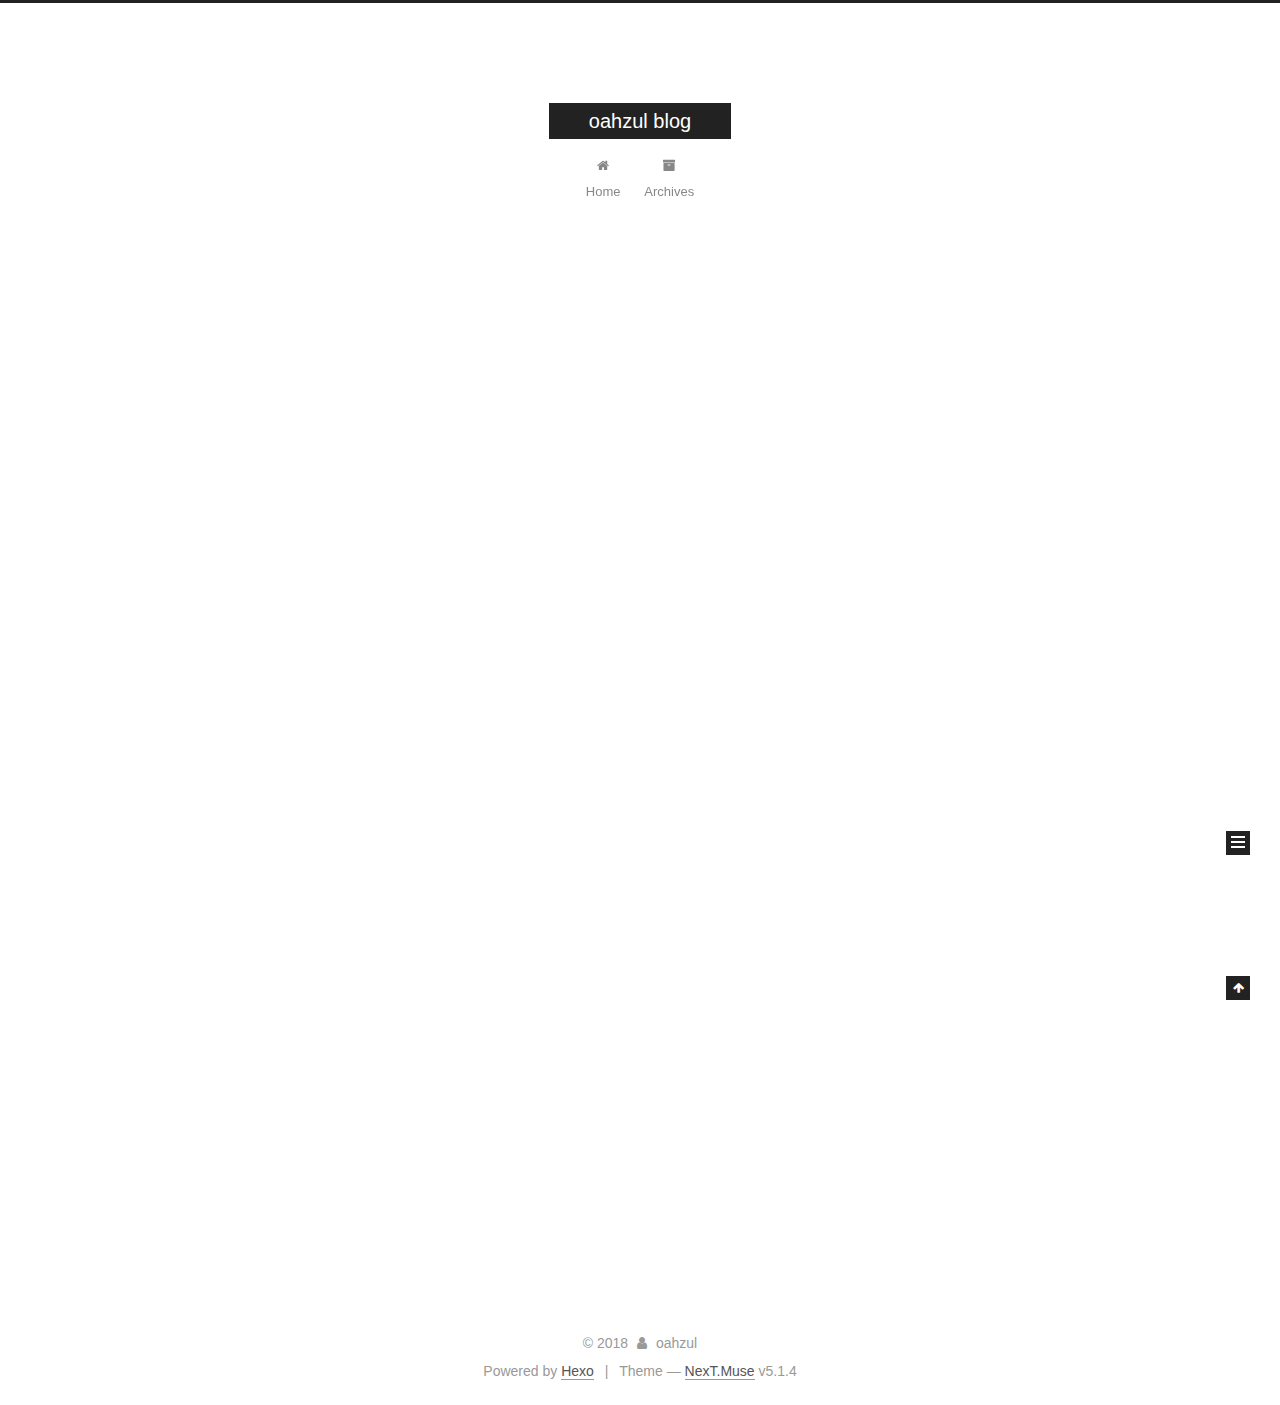
==== commit 44800d92: "“update”" ====
--- a/index.html
+++ b/index.html
@@ -1,178 +1,306 @@
 <!DOCTYPE html>
-<html>
+
+
+
+  
+
+
+<html class="theme-next muse use-motion" lang="">
 <head><meta name="generator" content="Hexo 3.8.0">
-  <meta charset="utf-8">
-  
-  <meta name="renderer" content="webkit">
-  <meta http-equiv="X-UA-Compatible" content="IE=edge">
-  <link rel="dns-prefetch" href="http://yoursite.com">
-  <title>oahzul blog</title>
-  <meta name="viewport" content="width=device-width, initial-scale=1, maximum-scale=1">
-  <meta property="og:type" content="website">
+  <meta charset="UTF-8">
+<meta http-equiv="X-UA-Compatible" content="IE=edge">
+<meta name="viewport" content="width=device-width, initial-scale=1, maximum-scale=1">
+<meta name="theme-color" content="#222">
+
+
+
+
+
+
+
+
+
+<meta http-equiv="Cache-Control" content="no-transform">
+<meta http-equiv="Cache-Control" content="no-siteapp">
+
+
+
+
+
+
+
+
+
+
+
+
+
+
+
+
+  
+  
+  <link href="/lib/fancybox/source/jquery.fancybox.css?v=2.1.5" rel="stylesheet" type="text/css">
+
+
+
+
+
+
+
+<link href="/lib/font-awesome/css/font-awesome.min.css?v=4.6.2" rel="stylesheet" type="text/css">
+
+<link href="/css/main.css?v=5.1.4" rel="stylesheet" type="text/css">
+
+
+  <link rel="apple-touch-icon" sizes="180x180" href="/images/apple-touch-icon-next.png?v=5.1.4">
+
+
+  <link rel="icon" type="image/png" sizes="32x32" href="/images/favicon-32x32-next.png?v=5.1.4">
+
+
+  <link rel="icon" type="image/png" sizes="16x16" href="/images/favicon-16x16-next.png?v=5.1.4">
+
+
+  <link rel="mask-icon" href="/images/logo.svg?v=5.1.4" color="#222">
+
+
+
+
+
+  <meta name="keywords" content="Hexo, NexT">
+
+
+
+
+
+
+
+
+
+
+<meta property="og:type" content="website">
 <meta property="og:title" content="oahzul blog">
 <meta property="og:url" content="http://yoursite.com/index.html">
 <meta property="og:site_name" content="oahzul blog">
 <meta property="og:locale" content="default">
 <meta name="twitter:card" content="summary">
 <meta name="twitter:title" content="oahzul blog">
-  
-    <link rel="alternative" href="/atom.xml" title="oahzul blog" type="application/atom+xml">
-  
-  
-    <link rel="icon" href="/favicon.png">
-  
-  <link rel="stylesheet" type="text/css" href="/./main.0cf68a.css">
-  <style type="text/css">
-  
-    #container.show {
-      background: linear-gradient(200deg,#a0cfe4,#e8c37e);
+
+
+
+<script type="text/javascript" id="hexo.configurations">
+  var NexT = window.NexT || {};
+  var CONFIG = {
+    root: '/',
+    scheme: 'Muse',
+    version: '5.1.4',
+    sidebar: {"position":"left","display":"post","offset":12,"b2t":false,"scrollpercent":false,"onmobile":false},
+    fancybox: true,
+    tabs: true,
+    motion: {"enable":true,"async":false,"transition":{"post_block":"fadeIn","post_header":"slideDownIn","post_body":"slideDownIn","coll_header":"slideLeftIn","sidebar":"slideUpIn"}},
+    duoshuo: {
+      userId: '0',
+      author: 'Author'
+    },
+    algolia: {
+      applicationID: '',
+      apiKey: '',
+      indexName: '',
+      hits: {"per_page":10},
+      labels: {"input_placeholder":"Search for Posts","hits_empty":"We didn't find any results for the search: ${query}","hits_stats":"${hits} results found in ${time} ms"}
     }
-  </style>
-  
-
-  
+  };
+</script>
+
+
+
+  <link rel="canonical" href="http://yoursite.com/">
+
+
+
+
+
+  <title>oahzul blog</title>
+  
+
+
+
+
+
+
+
 
 </head>
-</html>
-<body>
-  <div id="container" q-class="show:isCtnShow">
-    <canvas id="anm-canvas" class="anm-canvas"></canvas>
-    <div class="left-col" q-class="show:isShow">
-      
-<div class="overlay" style="background: #4d4d4d"></div>
-<div class="intrude-less">
-	<header id="header" class="inner">
-		<a href="/" class="profilepic">
-			<img src="" class="js-avatar">
-		</a>
-		<hgroup>
-		  <h1 class="header-author"><a href="/">oahzul</a></h1>
-		</hgroup>
-		
-
-		<nav class="header-menu">
-			<ul>
-			
-				<li><a href="/">主页</a></li>
-	        
-				<li><a href="/tags/随笔/">随笔</a></li>
-	        
-			</ul>
-		</nav>
-		<nav class="header-smart-menu">
-    		
-    			
-    			<a q-on="click: openSlider(e, 'innerArchive')" href="javascript:void(0)">所有文章</a>
-    			
-            
-    			
-    			<a q-on="click: openSlider(e, 'friends')" href="javascript:void(0)">友链</a>
-    			
-            
-    			
-    			<a q-on="click: openSlider(e, 'aboutme')" href="javascript:void(0)">关于我</a>
-    			
-            
-		</nav>
-		<nav class="header-nav">
-			<div class="social">
-				
-					<a class="github" target="_blank" href="#" title="github"><i class="icon-github"></i></a>
-		        
-					<a class="weibo" target="_blank" href="#" title="weibo"><i class="icon-weibo"></i></a>
-		        
-					<a class="rss" target="_blank" href="#" title="rss"><i class="icon-rss"></i></a>
-		        
-					<a class="zhihu" target="_blank" href="#" title="zhihu"><i class="icon-zhihu"></i></a>
-		        
-			</div>
-		</nav>
-	</header>		
+
+<body itemscope="" itemtype="http://schema.org/WebPage" lang="default">
+
+  
+  
+    
+  
+
+  <div class="container sidebar-position-left 
+  page-home">
+    <div class="headband"></div>
+
+    <header id="header" class="header" itemscope="" itemtype="http://schema.org/WPHeader">
+      <div class="header-inner"><div class="site-brand-wrapper">
+  <div class="site-meta ">
+    
+
+    <div class="custom-logo-site-title">
+      <a href="/" class="brand" rel="start">
+        <span class="logo-line-before"><i></i></span>
+        <span class="site-title">oahzul blog</span>
+        <span class="logo-line-after"><i></i></span>
+      </a>
+    </div>
+      
+        <p class="site-subtitle"></p>
+      
+  </div>
+
+  <div class="site-nav-toggle">
+    <button>
+      <span class="btn-bar"></span>
+      <span class="btn-bar"></span>
+      <span class="btn-bar"></span>
+    </button>
+  </div>
 </div>
 
-    </div>
-    <div class="mid-col" q-class="show:isShow,hide:isShow|isFalse">
-      
-<nav id="mobile-nav">
-  	<div class="overlay js-overlay" style="background: #4d4d4d"></div>
-	<div class="btnctn js-mobile-btnctn">
-  		<div class="slider-trigger list" q-on="click: openSlider(e)"><i class="icon icon-sort"></i></div>
-	</div>
-	<div class="intrude-less">
-		<header id="header" class="inner">
-			<div class="profilepic">
-				<img src="" class="js-avatar">
-			</div>
-			<hgroup>
-			  <h1 class="header-author js-header-author">oahzul</h1>
-			</hgroup>
-			
-			
-			
-				
-			
-				
-			
-			
-			
-			<nav class="header-nav">
-				<div class="social">
-					
-						<a class="github" target="_blank" href="#" title="github"><i class="icon-github"></i></a>
-			        
-						<a class="weibo" target="_blank" href="#" title="weibo"><i class="icon-weibo"></i></a>
-			        
-						<a class="rss" target="_blank" href="#" title="rss"><i class="icon-rss"></i></a>
-			        
-						<a class="zhihu" target="_blank" href="#" title="zhihu"><i class="icon-zhihu"></i></a>
-			        
-				</div>
-			</nav>
-
-			<nav class="header-menu js-header-menu">
-				<ul style="width: 50%">
-				
-				
-					<li style="width: 50%"><a href="/">主页</a></li>
-		        
-					<li style="width: 50%"><a href="/tags/随笔/">随笔</a></li>
-		        
-				</ul>
-			</nav>
-		</header>				
-	</div>
-	<div class="mobile-mask" style="display:none" q-show="isShow"></div>
+<nav class="site-nav">
+  
+
+  
+    <ul id="menu" class="menu">
+      
+        
+        <li class="menu-item menu-item-home">
+          <a href="/" rel="section">
+            
+              <i class="menu-item-icon fa fa-fw fa-home"></i> <br>
+            
+            Home
+          </a>
+        </li>
+      
+        
+        <li class="menu-item menu-item-archives">
+          <a href="/archives/" rel="section">
+            
+              <i class="menu-item-icon fa fa-fw fa-archive"></i> <br>
+            
+            Archives
+          </a>
+        </li>
+      
+
+      
+    </ul>
+  
+
+  
 </nav>
 
-      <div id="wrapper" class="body-wrap">
-        <div class="menu-l">
-          <div class="canvas-wrap">
-            <canvas data-colors="#eaeaea" data-sectionHeight="100" data-contentId="js-content" id="myCanvas1" class="anm-canvas"></canvas>
-          </div>
-          <div id="js-content" class="content-ll">
-            
-  
-    <article id="post-hello-world" class="article article-type-post  article-index" itemscope="" itemprop="blogPost">
-  <div class="article-inner">
-    
-      <header class="article-header">
-        
-  
-    <h1 itemprop="name">
-      <a class="article-title" href="/2018/11/02/hello-world/">Hello World</a>
-    </h1>
-  
-
-        
-        <a href="/2018/11/02/hello-world/" class="archive-article-date">
-  	<time datetime="2018-11-01T20:46:46.000Z" itemprop="datePublished"><i class="icon-calendar icon"></i>2018-11-02</time>
-</a>
-        
+
+
+ </div>
+    </header>
+
+    <main id="main" class="main">
+      <div class="main-inner">
+        <div class="content-wrap">
+          <div id="content" class="content">
+            
+  <section id="posts" class="posts-expand">
+    
+      
+
+  
+
+  
+  
+  
+
+  <article class="post post-type-normal" itemscope="" itemtype="http://schema.org/Article">
+  
+  
+  
+  <div class="post-block">
+    <link itemprop="mainEntityOfPage" href="http://yoursite.com/2018/11/02/hello-world/">
+
+    <span hidden itemprop="author" itemscope="" itemtype="http://schema.org/Person">
+      <meta itemprop="name" content="oahzul">
+      <meta itemprop="description" content="">
+      <meta itemprop="image" content="/images/avatar.gif">
+    </span>
+
+    <span hidden itemprop="publisher" itemscope="" itemtype="http://schema.org/Organization">
+      <meta itemprop="name" content="oahzul blog">
+    </span>
+
+    
+      <header class="post-header">
+
+        
+        
+          <h1 class="post-title" itemprop="name headline">
+                
+                <a class="post-title-link" href="/2018/11/02/hello-world/" itemprop="url">Hello World</a></h1>
+        
+
+        <div class="post-meta">
+          <span class="post-time">
+            
+              <span class="post-meta-item-icon">
+                <i class="fa fa-calendar-o"></i>
+              </span>
+              
+                <span class="post-meta-item-text">Posted on</span>
+              
+              <time title="Post created" itemprop="dateCreated datePublished" datetime="2018-11-02T04:46:46+08:00">
+                2018-11-02
+              </time>
+            
+
+            
+
+            
+          </span>
+
+          
+
+          
+            
+          
+
+          
+          
+
+          
+
+          
+
+          
+
+        </div>
       </header>
     
-    <div class="article-entry" itemprop="articleBody">
-      
-        <p>Welcome to <a href="https://hexo.io/" target="_blank" rel="noopener">Hexo</a>! This is your very first post. Check <a href="https://hexo.io/docs/" target="_blank" rel="noopener">documentation</a> for more info. If you get any problems when using Hexo, you can find the answer in <a href="https://hexo.io/docs/troubleshooting.html" target="_blank" rel="noopener">troubleshooting</a> or you can ask me on <a href="https://github.com/hexojs/hexo/issues" target="_blank" rel="noopener">GitHub</a>.</p>
+
+    
+    
+    
+    <div class="post-body" itemprop="articleBody">
+
+      
+      
+
+      
+        
+          
+            <p>Welcome to <a href="https://hexo.io/" target="_blank" rel="noopener">Hexo</a>! This is your very first post. Check <a href="https://hexo.io/docs/" target="_blank" rel="noopener">documentation</a> for more info. If you get any problems when using Hexo, you can find the answer in <a href="https://hexo.io/docs/troubleshooting.html" target="_blank" rel="noopener">troubleshooting</a> or you can ask me on <a href="https://github.com/hexojs/hexo/issues" target="_blank" rel="noopener">GitHub</a>.</p>
 <h2 id="Quick-Start"><a href="#Quick-Start" class="headerlink" title="Quick Start"></a>Quick Start</h2><h3 id="Create-a-new-post"><a href="#Create-a-new-post" class="headerlink" title="Create a new post"></a>Create a new post</h3><figure class="highlight bash"><table><tr><td class="gutter"><pre><span class="line">1</span><br></pre></td><td class="code"><pre><span class="line">$ hexo new <span class="string">"My New Post"</span></span><br></pre></td></tr></table></figure>
 <p>More info: <a href="https://hexo.io/docs/writing.html" target="_blank" rel="noopener">Writing</a></p>
 <h3 id="Run-server"><a href="#Run-server" class="headerlink" title="Run server"></a>Run server</h3><figure class="highlight bash"><table><tr><td class="gutter"><pre><span class="line">1</span><br></pre></td><td class="code"><pre><span class="line">$ hexo server</span><br></pre></td></tr></table></figure>
@@ -182,293 +310,307 @@
 <h3 id="Deploy-to-remote-sites"><a href="#Deploy-to-remote-sites" class="headerlink" title="Deploy to remote sites"></a>Deploy to remote sites</h3><figure class="highlight bash"><table><tr><td class="gutter"><pre><span class="line">1</span><br></pre></td><td class="code"><pre><span class="line">$ hexo deploy</span><br></pre></td></tr></table></figure>
 <p>More info: <a href="https://hexo.io/docs/deployment.html" target="_blank" rel="noopener">Deployment</a></p>
 
-      
-
+          
+        
       
     </div>
-    <div class="article-info article-info-index">
-      
-      
-      
-
-      
-        <p class="article-more-link">
-          <a class="article-more-a" href="/2018/11/02/hello-world/">展开全文 >></a>
-        </p>
-      
-
-      
-      <div class="clearfix"></div>
+    
+    
+    
+
+    
+
+    
+
+    
+
+    <footer class="post-footer">
+      
+
+      
+
+      
+
+      
+      
+        <div class="post-eof"></div>
+      
+    </footer>
+  </div>
+  
+  
+  
+  </article>
+
+
+    
+  </section>
+
+  
+
+
+          </div>
+          
+
+
+          
+
+        </div>
+        
+          
+  
+  <div class="sidebar-toggle">
+    <div class="sidebar-toggle-line-wrap">
+      <span class="sidebar-toggle-line sidebar-toggle-line-first"></span>
+      <span class="sidebar-toggle-line sidebar-toggle-line-middle"></span>
+      <span class="sidebar-toggle-line sidebar-toggle-line-last"></span>
     </div>
   </div>
-</article>
-
-<aside class="wrap-side-operation">
-    <div class="mod-side-operation">
-        
-        <div class="jump-container" id="js-jump-container" style="display:none;">
-            <a href="javascript:void(0)" class="mod-side-operation__jump-to-top">
-                <i class="icon-font icon-back"></i>
-            </a>
-            <div id="js-jump-plan-container" class="jump-plan-container" style="top: -11px;">
-                <i class="icon-font icon-plane jump-plane"></i>
-            </div>
+
+  <aside id="sidebar" class="sidebar">
+    
+    <div class="sidebar-inner">
+
+      
+
+      
+
+      <section class="site-overview-wrap sidebar-panel sidebar-panel-active">
+        <div class="site-overview">
+          <div class="site-author motion-element" itemprop="author" itemscope="" itemtype="http://schema.org/Person">
+            
+              <p class="site-author-name" itemprop="name">oahzul</p>
+              <p class="site-description motion-element" itemprop="description"></p>
+          </div>
+
+          <nav class="site-state motion-element">
+
+            
+              <div class="site-state-item site-state-posts">
+              
+                <a href="/archives/">
+              
+                  <span class="site-state-item-count">1</span>
+                  <span class="site-state-item-name">posts</span>
+                </a>
+              </div>
+            
+
+            
+
+            
+
+          </nav>
+
+          
+
+          
+
+          
+          
+
+          
+          
+
+          
+
         </div>
-        
-        
+      </section>
+
+      
+
+      
+
     </div>
-</aside>
-
-
-
-
-  
-  
-
-
-          </div>
-        </div>
+  </aside>
+
+
+        
       </div>
-      <footer id="footer">
-  <div class="outer">
-    <div id="footer-info">
-    	<div class="footer-left">
-    		&copy; 2018 oahzul
-    	</div>
-      	<div class="footer-right">
-      		<a href="http://hexo.io/" target="_blank">Hexo</a>  Theme <a href="https://github.com/litten/hexo-theme-yilia" target="_blank">Yilia</a> by Litten
-      	</div>
-    </div>
+    </main>
+
+    <footer id="footer" class="footer">
+      <div class="footer-inner">
+        <div class="copyright">&copy; <span itemprop="copyrightYear">2018</span>
+  <span class="with-love">
+    <i class="fa fa-user"></i>
+  </span>
+  <span class="author" itemprop="copyrightHolder">oahzul</span>
+
+  
+</div>
+
+
+  <div class="powered-by">Powered by <a class="theme-link" target="_blank" href="https://hexo.io">Hexo</a></div>
+
+
+
+  <span class="post-meta-divider">|</span>
+
+
+
+  <div class="theme-info">Theme &mdash; <a class="theme-link" target="_blank" href="https://github.com/iissnan/hexo-theme-next">NexT.Muse</a> v5.1.4</div>
+
+
+
+
+        
+
+
+
+
+
+
+
+        
+      </div>
+    </footer>
+
+    
+      <div class="back-to-top">
+        <i class="fa fa-arrow-up"></i>
+        
+      </div>
+    
+
+    
+
   </div>
-</footer>
-    </div>
-    <script>
-	var yiliaConfig = {
-		mathjax: false,
-		isHome: true,
-		isPost: false,
-		isArchive: false,
-		isTag: false,
-		isCategory: false,
-		open_in_new: false,
-		toc_hide_index: true,
-		root: "/",
-		innerArchive: true,
-		showTags: false
-	}
+
+  
+
+<script type="text/javascript">
+  if (Object.prototype.toString.call(window.Promise) !== '[object Function]') {
+    window.Promise = null;
+  }
 </script>
 
-<script>!function(t){function n(e){if(r[e])return r[e].exports;var i=r[e]={exports:{},id:e,loaded:!1};return t[e].call(i.exports,i,i.exports,n),i.loaded=!0,i.exports}var r={};n.m=t,n.c=r,n.p="./",n(0)}([function(t,n,r){r(195),t.exports=r(191)},function(t,n,r){var e=r(3),i=r(52),o=r(27),u=r(28),c=r(53),f="prototype",a=function(t,n,r){var s,l,h,v,p=t&a.F,d=t&a.G,y=t&a.S,g=t&a.P,b=t&a.B,m=d?e:y?e[n]||(e[n]={}):(e[n]||{})[f],x=d?i:i[n]||(i[n]={}),w=x[f]||(x[f]={});d&&(r=n);for(s in r)l=!p&&m&&void 0!==m[s],h=(l?m:r)[s],v=b&&l?c(h,e):g&&"function"==typeof h?c(Function.call,h):h,m&&u(m,s,h,t&a.U),x[s]!=h&&o(x,s,v),g&&w[s]!=h&&(w[s]=h)};e.core=i,a.F=1,a.G=2,a.S=4,a.P=8,a.B=16,a.W=32,a.U=64,a.R=128,t.exports=a},function(t,n,r){var e=r(6);t.exports=function(t){if(!e(t))throw TypeError(t+" is not an object!");return t}},function(t,n){var r=t.exports="undefined"!=typeof window&&window.Math==Math?window:"undefined"!=typeof self&&self.Math==Math?self:Function("return this")();"number"==typeof __g&&(__g=r)},function(t,n){t.exports=function(t){try{return!!t()}catch(t){return!0}}},function(t,n){var r=t.exports="undefined"!=typeof window&&window.Math==Math?window:"undefined"!=typeof self&&self.Math==Math?self:Function("return this")();"number"==typeof __g&&(__g=r)},function(t,n){t.exports=function(t){return"object"==typeof t?null!==t:"function"==typeof t}},function(t,n,r){var e=r(126)("wks"),i=r(76),o=r(3).Symbol,u="function"==typeof o;(t.exports=function(t){return e[t]||(e[t]=u&&o[t]||(u?o:i)("Symbol."+t))}).store=e},function(t,n){var r={}.hasOwnProperty;t.exports=function(t,n){return r.call(t,n)}},function(t,n,r){var e=r(94),i=r(33);t.exports=function(t){return e(i(t))}},function(t,n,r){t.exports=!r(4)(function(){return 7!=Object.defineProperty({},"a",{get:function(){return 7}}).a})},function(t,n,r){var e=r(2),i=r(167),o=r(50),u=Object.defineProperty;n.f=r(10)?Object.defineProperty:function(t,n,r){if(e(t),n=o(n,!0),e(r),i)try{return u(t,n,r)}catch(t){}if("get"in r||"set"in r)throw TypeError("Accessors not supported!");return"value"in r&&(t[n]=r.value),t}},function(t,n,r){t.exports=!r(18)(function(){return 7!=Object.defineProperty({},"a",{get:function(){return 7}}).a})},function(t,n,r){var e=r(14),i=r(22);t.exports=r(12)?function(t,n,r){return e.f(t,n,i(1,r))}:function(t,n,r){return t[n]=r,t}},function(t,n,r){var e=r(20),i=r(58),o=r(42),u=Object.defineProperty;n.f=r(12)?Object.defineProperty:function(t,n,r){if(e(t),n=o(n,!0),e(r),i)try{return u(t,n,r)}catch(t){}if("get"in r||"set"in r)throw TypeError("Accessors not supported!");return"value"in r&&(t[n]=r.value),t}},function(t,n,r){var e=r(40)("wks"),i=r(23),o=r(5).Symbol,u="function"==typeof o;(t.exports=function(t){return e[t]||(e[t]=u&&o[t]||(u?o:i)("Symbol."+t))}).store=e},function(t,n,r){var e=r(67),i=Math.min;t.exports=function(t){return t>0?i(e(t),9007199254740991):0}},function(t,n,r){var e=r(46);t.exports=function(t){return Object(e(t))}},function(t,n){t.exports=function(t){try{return!!t()}catch(t){return!0}}},function(t,n,r){var e=r(63),i=r(34);t.exports=Object.keys||function(t){return e(t,i)}},function(t,n,r){var e=r(21);t.exports=function(t){if(!e(t))throw TypeError(t+" is not an object!");return t}},function(t,n){t.exports=function(t){return"object"==typeof t?null!==t:"function"==typeof t}},function(t,n){t.exports=function(t,n){return{enumerable:!(1&t),configurable:!(2&t),writable:!(4&t),value:n}}},function(t,n){var r=0,e=Math.random();t.exports=function(t){return"Symbol(".concat(void 0===t?"":t,")_",(++r+e).toString(36))}},function(t,n){var r={}.hasOwnProperty;t.exports=function(t,n){return r.call(t,n)}},function(t,n){var r=t.exports={version:"2.4.0"};"number"==typeof __e&&(__e=r)},function(t,n){t.exports=function(t){if("function"!=typeof t)throw TypeError(t+" is not a function!");return t}},function(t,n,r){var e=r(11),i=r(66);t.exports=r(10)?function(t,n,r){return e.f(t,n,i(1,r))}:function(t,n,r){return t[n]=r,t}},function(t,n,r){var e=r(3),i=r(27),o=r(24),u=r(76)("src"),c="toString",f=Function[c],a=(""+f).split(c);r(52).inspectSource=function(t){return f.call(t)},(t.exports=function(t,n,r,c){var f="function"==typeof r;f&&(o(r,"name")||i(r,"name",n)),t[n]!==r&&(f&&(o(r,u)||i(r,u,t[n]?""+t[n]:a.join(String(n)))),t===e?t[n]=r:c?t[n]?t[n]=r:i(t,n,r):(delete t[n],i(t,n,r)))})(Function.prototype,c,function(){return"function"==typeof this&&this[u]||f.call(this)})},function(t,n,r){var e=r(1),i=r(4),o=r(46),u=function(t,n,r,e){var i=String(o(t)),u="<"+n;return""!==r&&(u+=" "+r+'="'+String(e).replace(/"/g,"&quot;")+'"'),u+">"+i+"</"+n+">"};t.exports=function(t,n){var r={};r[t]=n(u),e(e.P+e.F*i(function(){var n=""[t]('"');return n!==n.toLowerCase()||n.split('"').length>3}),"String",r)}},function(t,n,r){var e=r(115),i=r(46);t.exports=function(t){return e(i(t))}},function(t,n,r){var e=r(116),i=r(66),o=r(30),u=r(50),c=r(24),f=r(167),a=Object.getOwnPropertyDescriptor;n.f=r(10)?a:function(t,n){if(t=o(t),n=u(n,!0),f)try{return a(t,n)}catch(t){}if(c(t,n))return i(!e.f.call(t,n),t[n])}},function(t,n,r){var e=r(24),i=r(17),o=r(145)("IE_PROTO"),u=Object.prototype;t.exports=Object.getPrototypeOf||function(t){return t=i(t),e(t,o)?t[o]:"function"==typeof t.constructor&&t instanceof t.constructor?t.constructor.prototype:t instanceof Object?u:null}},function(t,n){t.exports=function(t){if(void 0==t)throw TypeError("Can't call method on  "+t);return t}},function(t,n){t.exports="constructor,hasOwnProperty,isPrototypeOf,propertyIsEnumerable,toLocaleString,toString,valueOf".split(",")},function(t,n){t.exports={}},function(t,n){t.exports=!0},function(t,n){n.f={}.propertyIsEnumerable},function(t,n,r){var e=r(14).f,i=r(8),o=r(15)("toStringTag");t.exports=function(t,n,r){t&&!i(t=r?t:t.prototype,o)&&e(t,o,{configurable:!0,value:n})}},function(t,n,r){var e=r(40)("keys"),i=r(23);t.exports=function(t){return e[t]||(e[t]=i(t))}},function(t,n,r){var e=r(5),i="__core-js_shared__",o=e[i]||(e[i]={});t.exports=function(t){return o[t]||(o[t]={})}},function(t,n){var r=Math.ceil,e=Math.floor;t.exports=function(t){return isNaN(t=+t)?0:(t>0?e:r)(t)}},function(t,n,r){var e=r(21);t.exports=function(t,n){if(!e(t))return t;var r,i;if(n&&"function"==typeof(r=t.toString)&&!e(i=r.call(t)))return i;if("function"==typeof(r=t.valueOf)&&!e(i=r.call(t)))return i;if(!n&&"function"==typeof(r=t.toString)&&!e(i=r.call(t)))return i;throw TypeError("Can't convert object to primitive value")}},function(t,n,r){var e=r(5),i=r(25),o=r(36),u=r(44),c=r(14).f;t.exports=function(t){var n=i.Symbol||(i.Symbol=o?{}:e.Symbol||{});"_"==t.charAt(0)||t in n||c(n,t,{value:u.f(t)})}},function(t,n,r){n.f=r(15)},function(t,n){var r={}.toString;t.exports=function(t){return r.call(t).slice(8,-1)}},function(t,n){t.exports=function(t){if(void 0==t)throw TypeError("Can't call method on  "+t);return t}},function(t,n,r){var e=r(4);t.exports=function(t,n){return!!t&&e(function(){n?t.call(null,function(){},1):t.call(null)})}},function(t,n,r){var e=r(53),i=r(115),o=r(17),u=r(16),c=r(203);t.exports=function(t,n){var r=1==t,f=2==t,a=3==t,s=4==t,l=6==t,h=5==t||l,v=n||c;return function(n,c,p){for(var d,y,g=o(n),b=i(g),m=e(c,p,3),x=u(b.length),w=0,S=r?v(n,x):f?v(n,0):void 0;x>w;w++)if((h||w in b)&&(d=b[w],y=m(d,w,g),t))if(r)S[w]=y;else if(y)switch(t){case 3:return!0;case 5:return d;case 6:return w;case 2:S.push(d)}else if(s)return!1;return l?-1:a||s?s:S}}},function(t,n,r){var e=r(1),i=r(52),o=r(4);t.exports=function(t,n){var r=(i.Object||{})[t]||Object[t],u={};u[t]=n(r),e(e.S+e.F*o(function(){r(1)}),"Object",u)}},function(t,n,r){var e=r(6);t.exports=function(t,n){if(!e(t))return t;var r,i;if(n&&"function"==typeof(r=t.toString)&&!e(i=r.call(t)))return i;if("function"==typeof(r=t.valueOf)&&!e(i=r.call(t)))return i;if(!n&&"function"==typeof(r=t.toString)&&!e(i=r.call(t)))return i;throw TypeError("Can't convert object to primitive value")}},function(t,n,r){var e=r(5),i=r(25),o=r(91),u=r(13),c="prototype",f=function(t,n,r){var a,s,l,h=t&f.F,v=t&f.G,p=t&f.S,d=t&f.P,y=t&f.B,g=t&f.W,b=v?i:i[n]||(i[n]={}),m=b[c],x=v?e:p?e[n]:(e[n]||{})[c];v&&(r=n);for(a in r)(s=!h&&x&&void 0!==x[a])&&a in b||(l=s?x[a]:r[a],b[a]=v&&"function"!=typeof x[a]?r[a]:y&&s?o(l,e):g&&x[a]==l?function(t){var n=function(n,r,e){if(this instanceof t){switch(arguments.length){case 0:return new t;case 1:return new t(n);case 2:return new t(n,r)}return new t(n,r,e)}return t.apply(this,arguments)};return n[c]=t[c],n}(l):d&&"function"==typeof l?o(Function.call,l):l,d&&((b.virtual||(b.virtual={}))[a]=l,t&f.R&&m&&!m[a]&&u(m,a,l)))};f.F=1,f.G=2,f.S=4,f.P=8,f.B=16,f.W=32,f.U=64,f.R=128,t.exports=f},function(t,n){var r=t.exports={version:"2.4.0"};"number"==typeof __e&&(__e=r)},function(t,n,r){var e=r(26);t.exports=function(t,n,r){if(e(t),void 0===n)return t;switch(r){case 1:return function(r){return t.call(n,r)};case 2:return function(r,e){return t.call(n,r,e)};case 3:return function(r,e,i){return t.call(n,r,e,i)}}return function(){return t.apply(n,arguments)}}},function(t,n,r){var e=r(183),i=r(1),o=r(126)("metadata"),u=o.store||(o.store=new(r(186))),c=function(t,n,r){var i=u.get(t);if(!i){if(!r)return;u.set(t,i=new e)}var o=i.get(n);if(!o){if(!r)return;i.set(n,o=new e)}return o},f=function(t,n,r){var e=c(n,r,!1);return void 0!==e&&e.has(t)},a=function(t,n,r){var e=c(n,r,!1);return void 0===e?void 0:e.get(t)},s=function(t,n,r,e){c(r,e,!0).set(t,n)},l=function(t,n){var r=c(t,n,!1),e=[];return r&&r.forEach(function(t,n){e.push(n)}),e},h=function(t){return void 0===t||"symbol"==typeof t?t:String(t)},v=function(t){i(i.S,"Reflect",t)};t.exports={store:u,map:c,has:f,get:a,set:s,keys:l,key:h,exp:v}},function(t,n,r){"use strict";if(r(10)){var e=r(69),i=r(3),o=r(4),u=r(1),c=r(127),f=r(152),a=r(53),s=r(68),l=r(66),h=r(27),v=r(73),p=r(67),d=r(16),y=r(75),g=r(50),b=r(24),m=r(180),x=r(114),w=r(6),S=r(17),_=r(137),O=r(70),E=r(32),P=r(71).f,j=r(154),F=r(76),M=r(7),A=r(48),N=r(117),T=r(146),I=r(155),k=r(80),L=r(123),R=r(74),C=r(130),D=r(160),U=r(11),W=r(31),G=U.f,B=W.f,V=i.RangeError,z=i.TypeError,q=i.Uint8Array,K="ArrayBuffer",J="Shared"+K,Y="BYTES_PER_ELEMENT",H="prototype",$=Array[H],X=f.ArrayBuffer,Q=f.DataView,Z=A(0),tt=A(2),nt=A(3),rt=A(4),et=A(5),it=A(6),ot=N(!0),ut=N(!1),ct=I.values,ft=I.keys,at=I.entries,st=$.lastIndexOf,lt=$.reduce,ht=$.reduceRight,vt=$.join,pt=$.sort,dt=$.slice,yt=$.toString,gt=$.toLocaleString,bt=M("iterator"),mt=M("toStringTag"),xt=F("typed_constructor"),wt=F("def_constructor"),St=c.CONSTR,_t=c.TYPED,Ot=c.VIEW,Et="Wrong length!",Pt=A(1,function(t,n){return Tt(T(t,t[wt]),n)}),jt=o(function(){return 1===new q(new Uint16Array([1]).buffer)[0]}),Ft=!!q&&!!q[H].set&&o(function(){new q(1).set({})}),Mt=function(t,n){if(void 0===t)throw z(Et);var r=+t,e=d(t);if(n&&!m(r,e))throw V(Et);return e},At=function(t,n){var r=p(t);if(r<0||r%n)throw V("Wrong offset!");return r},Nt=function(t){if(w(t)&&_t in t)return t;throw z(t+" is not a typed array!")},Tt=function(t,n){if(!(w(t)&&xt in t))throw z("It is not a typed array constructor!");return new t(n)},It=function(t,n){return kt(T(t,t[wt]),n)},kt=function(t,n){for(var r=0,e=n.length,i=Tt(t,e);e>r;)i[r]=n[r++];return i},Lt=function(t,n,r){G(t,n,{get:function(){return this._d[r]}})},Rt=function(t){var n,r,e,i,o,u,c=S(t),f=arguments.length,s=f>1?arguments[1]:void 0,l=void 0!==s,h=j(c);if(void 0!=h&&!_(h)){for(u=h.call(c),e=[],n=0;!(o=u.next()).done;n++)e.push(o.value);c=e}for(l&&f>2&&(s=a(s,arguments[2],2)),n=0,r=d(c.length),i=Tt(this,r);r>n;n++)i[n]=l?s(c[n],n):c[n];return i},Ct=function(){for(var t=0,n=arguments.length,r=Tt(this,n);n>t;)r[t]=arguments[t++];return r},Dt=!!q&&o(function(){gt.call(new q(1))}),Ut=function(){return gt.apply(Dt?dt.call(Nt(this)):Nt(this),arguments)},Wt={copyWithin:function(t,n){return D.call(Nt(this),t,n,arguments.length>2?arguments[2]:void 0)},every:function(t){return rt(Nt(this),t,arguments.length>1?arguments[1]:void 0)},fill:function(t){return C.apply(Nt(this),arguments)},filter:function(t){return It(this,tt(Nt(this),t,arguments.length>1?arguments[1]:void 0))},find:function(t){return et(Nt(this),t,arguments.length>1?arguments[1]:void 0)},findIndex:function(t){return it(Nt(this),t,arguments.length>1?arguments[1]:void 0)},forEach:function(t){Z(Nt(this),t,arguments.length>1?arguments[1]:void 0)},indexOf:function(t){return ut(Nt(this),t,arguments.length>1?arguments[1]:void 0)},includes:function(t){return ot(Nt(this),t,arguments.length>1?arguments[1]:void 0)},join:function(t){return vt.apply(Nt(this),arguments)},lastIndexOf:function(t){return st.apply(Nt(this),arguments)},map:function(t){return Pt(Nt(this),t,arguments.length>1?arguments[1]:void 0)},reduce:function(t){return lt.apply(Nt(this),arguments)},reduceRight:function(t){return ht.apply(Nt(this),arguments)},reverse:function(){for(var t,n=this,r=Nt(n).length,e=Math.floor(r/2),i=0;i<e;)t=n[i],n[i++]=n[--r],n[r]=t;return n},some:function(t){return nt(Nt(this),t,arguments.length>1?arguments[1]:void 0)},sort:function(t){return pt.call(Nt(this),t)},subarray:function(t,n){var r=Nt(this),e=r.length,i=y(t,e);return new(T(r,r[wt]))(r.buffer,r.byteOffset+i*r.BYTES_PER_ELEMENT,d((void 0===n?e:y(n,e))-i))}},Gt=function(t,n){return It(this,dt.call(Nt(this),t,n))},Bt=function(t){Nt(this);var n=At(arguments[1],1),r=this.length,e=S(t),i=d(e.length),o=0;if(i+n>r)throw V(Et);for(;o<i;)this[n+o]=e[o++]},Vt={entries:function(){return at.call(Nt(this))},keys:function(){return ft.call(Nt(this))},values:function(){return ct.call(Nt(this))}},zt=function(t,n){return w(t)&&t[_t]&&"symbol"!=typeof n&&n in t&&String(+n)==String(n)},qt=function(t,n){return zt(t,n=g(n,!0))?l(2,t[n]):B(t,n)},Kt=function(t,n,r){return!(zt(t,n=g(n,!0))&&w(r)&&b(r,"value"))||b(r,"get")||b(r,"set")||r.configurable||b(r,"writable")&&!r.writable||b(r,"enumerable")&&!r.enumerable?G(t,n,r):(t[n]=r.value,t)};St||(W.f=qt,U.f=Kt),u(u.S+u.F*!St,"Object",{getOwnPropertyDescriptor:qt,defineProperty:Kt}),o(function(){yt.call({})})&&(yt=gt=function(){return vt.call(this)});var Jt=v({},Wt);v(Jt,Vt),h(Jt,bt,Vt.values),v(Jt,{slice:Gt,set:Bt,constructor:function(){},toString:yt,toLocaleString:Ut}),Lt(Jt,"buffer","b"),Lt(Jt,"byteOffset","o"),Lt(Jt,"byteLength","l"),Lt(Jt,"length","e"),G(Jt,mt,{get:function(){return this[_t]}}),t.exports=function(t,n,r,f){f=!!f;var a=t+(f?"Clamped":"")+"Array",l="Uint8Array"!=a,v="get"+t,p="set"+t,y=i[a],g=y||{},b=y&&E(y),m=!y||!c.ABV,S={},_=y&&y[H],j=function(t,r){var e=t._d;return e.v[v](r*n+e.o,jt)},F=function(t,r,e){var i=t._d;f&&(e=(e=Math.round(e))<0?0:e>255?255:255&e),i.v[p](r*n+i.o,e,jt)},M=function(t,n){G(t,n,{get:function(){return j(this,n)},set:function(t){return F(this,n,t)},enumerable:!0})};m?(y=r(function(t,r,e,i){s(t,y,a,"_d");var o,u,c,f,l=0,v=0;if(w(r)){if(!(r instanceof X||(f=x(r))==K||f==J))return _t in r?kt(y,r):Rt.call(y,r);o=r,v=At(e,n);var p=r.byteLength;if(void 0===i){if(p%n)throw V(Et);if((u=p-v)<0)throw V(Et)}else if((u=d(i)*n)+v>p)throw V(Et);c=u/n}else c=Mt(r,!0),u=c*n,o=new X(u);for(h(t,"_d",{b:o,o:v,l:u,e:c,v:new Q(o)});l<c;)M(t,l++)}),_=y[H]=O(Jt),h(_,"constructor",y)):L(function(t){new y(null),new y(t)},!0)||(y=r(function(t,r,e,i){s(t,y,a);var o;return w(r)?r instanceof X||(o=x(r))==K||o==J?void 0!==i?new g(r,At(e,n),i):void 0!==e?new g(r,At(e,n)):new g(r):_t in r?kt(y,r):Rt.call(y,r):new g(Mt(r,l))}),Z(b!==Function.prototype?P(g).concat(P(b)):P(g),function(t){t in y||h(y,t,g[t])}),y[H]=_,e||(_.constructor=y));var A=_[bt],N=!!A&&("values"==A.name||void 0==A.name),T=Vt.values;h(y,xt,!0),h(_,_t,a),h(_,Ot,!0),h(_,wt,y),(f?new y(1)[mt]==a:mt in _)||G(_,mt,{get:function(){return a}}),S[a]=y,u(u.G+u.W+u.F*(y!=g),S),u(u.S,a,{BYTES_PER_ELEMENT:n,from:Rt,of:Ct}),Y in _||h(_,Y,n),u(u.P,a,Wt),R(a),u(u.P+u.F*Ft,a,{set:Bt}),u(u.P+u.F*!N,a,Vt),u(u.P+u.F*(_.toString!=yt),a,{toString:yt}),u(u.P+u.F*o(function(){new y(1).slice()}),a,{slice:Gt}),u(u.P+u.F*(o(function(){return[1,2].toLocaleString()!=new y([1,2]).toLocaleString()})||!o(function(){_.toLocaleString.call([1,2])})),a,{toLocaleString:Ut}),k[a]=N?A:T,e||N||h(_,bt,T)}}else t.exports=function(){}},function(t,n){var r={}.toString;t.exports=function(t){return r.call(t).slice(8,-1)}},function(t,n,r){var e=r(21),i=r(5).document,o=e(i)&&e(i.createElement);t.exports=function(t){return o?i.createElement(t):{}}},function(t,n,r){t.exports=!r(12)&&!r(18)(function(){return 7!=Object.defineProperty(r(57)("div"),"a",{get:function(){return 7}}).a})},function(t,n,r){"use strict";var e=r(36),i=r(51),o=r(64),u=r(13),c=r(8),f=r(35),a=r(96),s=r(38),l=r(103),h=r(15)("iterator"),v=!([].keys&&"next"in[].keys()),p="keys",d="values",y=function(){return this};t.exports=function(t,n,r,g,b,m,x){a(r,n,g);var w,S,_,O=function(t){if(!v&&t in F)return F[t];switch(t){case p:case d:return function(){return new r(this,t)}}return function(){return new r(this,t)}},E=n+" Iterator",P=b==d,j=!1,F=t.prototype,M=F[h]||F["@@iterator"]||b&&F[b],A=M||O(b),N=b?P?O("entries"):A:void 0,T="Array"==n?F.entries||M:M;if(T&&(_=l(T.call(new t)))!==Object.prototype&&(s(_,E,!0),e||c(_,h)||u(_,h,y)),P&&M&&M.name!==d&&(j=!0,A=function(){return M.call(this)}),e&&!x||!v&&!j&&F[h]||u(F,h,A),f[n]=A,f[E]=y,b)if(w={values:P?A:O(d),keys:m?A:O(p),entries:N},x)for(S in w)S in F||o(F,S,w[S]);else i(i.P+i.F*(v||j),n,w);return w}},function(t,n,r){var e=r(20),i=r(100),o=r(34),u=r(39)("IE_PROTO"),c=function(){},f="prototype",a=function(){var t,n=r(57)("iframe"),e=o.length;for(n.style.display="none",r(93).appendChild(n),n.src="javascript:",t=n.contentWindow.document,t.open(),t.write("<script>document.F=Object<\/script>"),t.close(),a=t.F;e--;)delete a[f][o[e]];return a()};t.exports=Object.create||function(t,n){var r;return null!==t?(c[f]=e(t),r=new c,c[f]=null,r[u]=t):r=a(),void 0===n?r:i(r,n)}},function(t,n,r){var e=r(63),i=r(34).concat("length","prototype");n.f=Object.getOwnPropertyNames||function(t){return e(t,i)}},function(t,n){n.f=Object.getOwnPropertySymbols},function(t,n,r){var e=r(8),i=r(9),o=r(90)(!1),u=r(39)("IE_PROTO");t.exports=function(t,n){var r,c=i(t),f=0,a=[];for(r in c)r!=u&&e(c,r)&&a.push(r);for(;n.length>f;)e(c,r=n[f++])&&(~o(a,r)||a.push(r));return a}},function(t,n,r){t.exports=r(13)},function(t,n,r){var e=r(76)("meta"),i=r(6),o=r(24),u=r(11).f,c=0,f=Object.isExtensible||function(){return!0},a=!r(4)(function(){return f(Object.preventExtensions({}))}),s=function(t){u(t,e,{value:{i:"O"+ ++c,w:{}}})},l=function(t,n){if(!i(t))return"symbol"==typeof t?t:("string"==typeof t?"S":"P")+t;if(!o(t,e)){if(!f(t))return"F";if(!n)return"E";s(t)}return t[e].i},h=function(t,n){if(!o(t,e)){if(!f(t))return!0;if(!n)return!1;s(t)}return t[e].w},v=function(t){return a&&p.NEED&&f(t)&&!o(t,e)&&s(t),t},p=t.exports={KEY:e,NEED:!1,fastKey:l,getWeak:h,onFreeze:v}},function(t,n){t.exports=function(t,n){return{enumerable:!(1&t),configurable:!(2&t),writable:!(4&t),value:n}}},function(t,n){var r=Math.ceil,e=Math.floor;t.exports=function(t){return isNaN(t=+t)?0:(t>0?e:r)(t)}},function(t,n){t.exports=function(t,n,r,e){if(!(t instanceof n)||void 0!==e&&e in t)throw TypeError(r+": incorrect invocation!");return t}},function(t,n){t.exports=!1},function(t,n,r){var e=r(2),i=r(173),o=r(133),u=r(145)("IE_PROTO"),c=function(){},f="prototype",a=function(){var t,n=r(132)("iframe"),e=o.length;for(n.style.display="none",r(135).appendChild(n),n.src="javascript:",t=n.contentWindow.document,t.open(),t.write("<script>document.F=Object<\/script>"),t.close(),a=t.F;e--;)delete a[f][o[e]];return a()};t.exports=Object.create||function(t,n){var r;return null!==t?(c[f]=e(t),r=new c,c[f]=null,r[u]=t):r=a(),void 0===n?r:i(r,n)}},function(t,n,r){var e=r(175),i=r(133).concat("length","prototype");n.f=Object.getOwnPropertyNames||function(t){return e(t,i)}},function(t,n,r){var e=r(175),i=r(133);t.exports=Object.keys||function(t){return e(t,i)}},function(t,n,r){var e=r(28);t.exports=function(t,n,r){for(var i in n)e(t,i,n[i],r);return t}},function(t,n,r){"use strict";var e=r(3),i=r(11),o=r(10),u=r(7)("species");t.exports=function(t){var n=e[t];o&&n&&!n[u]&&i.f(n,u,{configurable:!0,get:function(){return this}})}},function(t,n,r){var e=r(67),i=Math.max,o=Math.min;t.exports=function(t,n){return t=e(t),t<0?i(t+n,0):o(t,n)}},function(t,n){var r=0,e=Math.random();t.exports=function(t){return"Symbol(".concat(void 0===t?"":t,")_",(++r+e).toString(36))}},function(t,n,r){var e=r(33);t.exports=function(t){return Object(e(t))}},function(t,n,r){var e=r(7)("unscopables"),i=Array.prototype;void 0==i[e]&&r(27)(i,e,{}),t.exports=function(t){i[e][t]=!0}},function(t,n,r){var e=r(53),i=r(169),o=r(137),u=r(2),c=r(16),f=r(154),a={},s={},n=t.exports=function(t,n,r,l,h){var v,p,d,y,g=h?function(){return t}:f(t),b=e(r,l,n?2:1),m=0;if("function"!=typeof g)throw TypeError(t+" is not iterable!");if(o(g)){for(v=c(t.length);v>m;m++)if((y=n?b(u(p=t[m])[0],p[1]):b(t[m]))===a||y===s)return y}else for(d=g.call(t);!(p=d.next()).done;)if((y=i(d,b,p.value,n))===a||y===s)return y};n.BREAK=a,n.RETURN=s},function(t,n){t.exports={}},function(t,n,r){var e=r(11).f,i=r(24),o=r(7)("toStringTag");t.exports=function(t,n,r){t&&!i(t=r?t:t.prototype,o)&&e(t,o,{configurable:!0,value:n})}},function(t,n,r){var e=r(1),i=r(46),o=r(4),u=r(150),c="["+u+"]",f="​-",a=RegExp("^"+c+c+"*"),s=RegExp(c+c+"*$"),l=function(t,n,r){var i={},c=o(function(){return!!u[t]()||f[t]()!=f}),a=i[t]=c?n(h):u[t];r&&(i[r]=a),e(e.P+e.F*c,"String",i)},h=l.trim=function(t,n){return t=String(i(t)),1&n&&(t=t.replace(a,"")),2&n&&(t=t.replace(s,"")),t};t.exports=l},function(t,n,r){t.exports={default:r(86),__esModule:!0}},function(t,n,r){t.exports={default:r(87),__esModule:!0}},function(t,n,r){"use strict";function e(t){return t&&t.__esModule?t:{default:t}}n.__esModule=!0;var i=r(84),o=e(i),u=r(83),c=e(u),f="function"==typeof c.default&&"symbol"==typeof o.default?function(t){return typeof t}:function(t){return t&&"function"==typeof c.default&&t.constructor===c.default&&t!==c.default.prototype?"symbol":typeof t};n.default="function"==typeof c.default&&"symbol"===f(o.default)?function(t){return void 0===t?"undefined":f(t)}:function(t){return t&&"function"==typeof c.default&&t.constructor===c.default&&t!==c.default.prototype?"symbol":void 0===t?"undefined":f(t)}},function(t,n,r){r(110),r(108),r(111),r(112),t.exports=r(25).Symbol},function(t,n,r){r(109),r(113),t.exports=r(44).f("iterator")},function(t,n){t.exports=function(t){if("function"!=typeof t)throw TypeError(t+" is not a function!");return t}},function(t,n){t.exports=function(){}},function(t,n,r){var e=r(9),i=r(106),o=r(105);t.exports=function(t){return function(n,r,u){var c,f=e(n),a=i(f.length),s=o(u,a);if(t&&r!=r){for(;a>s;)if((c=f[s++])!=c)return!0}else for(;a>s;s++)if((t||s in f)&&f[s]===r)return t||s||0;return!t&&-1}}},function(t,n,r){var e=r(88);t.exports=function(t,n,r){if(e(t),void 0===n)return t;switch(r){case 1:return function(r){return t.call(n,r)};case 2:return function(r,e){return t.call(n,r,e)};case 3:return function(r,e,i){return t.call(n,r,e,i)}}return function(){return t.apply(n,arguments)}}},function(t,n,r){var e=r(19),i=r(62),o=r(37);t.exports=function(t){var n=e(t),r=i.f;if(r)for(var u,c=r(t),f=o.f,a=0;c.length>a;)f.call(t,u=c[a++])&&n.push(u);return n}},function(t,n,r){t.exports=r(5).document&&document.documentElement},function(t,n,r){var e=r(56);t.exports=Object("z").propertyIsEnumerable(0)?Object:function(t){return"String"==e(t)?t.split(""):Object(t)}},function(t,n,r){var e=r(56);t.exports=Array.isArray||function(t){return"Array"==e(t)}},function(t,n,r){"use strict";var e=r(60),i=r(22),o=r(38),u={};r(13)(u,r(15)("iterator"),function(){return this}),t.exports=function(t,n,r){t.prototype=e(u,{next:i(1,r)}),o(t,n+" Iterator")}},function(t,n){t.exports=function(t,n){return{value:n,done:!!t}}},function(t,n,r){var e=r(19),i=r(9);t.exports=function(t,n){for(var r,o=i(t),u=e(o),c=u.length,f=0;c>f;)if(o[r=u[f++]]===n)return r}},function(t,n,r){var e=r(23)("meta"),i=r(21),o=r(8),u=r(14).f,c=0,f=Object.isExtensible||function(){return!0},a=!r(18)(function(){return f(Object.preventExtensions({}))}),s=function(t){u(t,e,{value:{i:"O"+ ++c,w:{}}})},l=function(t,n){if(!i(t))return"symbol"==typeof t?t:("string"==typeof t?"S":"P")+t;if(!o(t,e)){if(!f(t))return"F";if(!n)return"E";s(t)}return t[e].i},h=function(t,n){if(!o(t,e)){if(!f(t))return!0;if(!n)return!1;s(t)}return t[e].w},v=function(t){return a&&p.NEED&&f(t)&&!o(t,e)&&s(t),t},p=t.exports={KEY:e,NEED:!1,fastKey:l,getWeak:h,onFreeze:v}},function(t,n,r){var e=r(14),i=r(20),o=r(19);t.exports=r(12)?Object.defineProperties:function(t,n){i(t);for(var r,u=o(n),c=u.length,f=0;c>f;)e.f(t,r=u[f++],n[r]);return t}},function(t,n,r){var e=r(37),i=r(22),o=r(9),u=r(42),c=r(8),f=r(58),a=Object.getOwnPropertyDescriptor;n.f=r(12)?a:function(t,n){if(t=o(t),n=u(n,!0),f)try{return a(t,n)}catch(t){}if(c(t,n))return i(!e.f.call(t,n),t[n])}},function(t,n,r){var e=r(9),i=r(61).f,o={}.toString,u="object"==typeof window&&window&&Object.getOwnPropertyNames?Object.getOwnPropertyNames(window):[],c=function(t){try{return i(t)}catch(t){return u.slice()}};t.exports.f=function(t){return u&&"[object Window]"==o.call(t)?c(t):i(e(t))}},function(t,n,r){var e=r(8),i=r(77),o=r(39)("IE_PROTO"),u=Object.prototype;t.exports=Object.getPrototypeOf||function(t){return t=i(t),e(t,o)?t[o]:"function"==typeof t.constructor&&t instanceof t.constructor?t.constructor.prototype:t instanceof Object?u:null}},function(t,n,r){var e=r(41),i=r(33);t.exports=function(t){return function(n,r){var o,u,c=String(i(n)),f=e(r),a=c.length;return f<0||f>=a?t?"":void 0:(o=c.charCodeAt(f),o<55296||o>56319||f+1===a||(u=c.charCodeAt(f+1))<56320||u>57343?t?c.charAt(f):o:t?c.slice(f,f+2):u-56320+(o-55296<<10)+65536)}}},function(t,n,r){var e=r(41),i=Math.max,o=Math.min;t.exports=function(t,n){return t=e(t),t<0?i(t+n,0):o(t,n)}},function(t,n,r){var e=r(41),i=Math.min;t.exports=function(t){return t>0?i(e(t),9007199254740991):0}},function(t,n,r){"use strict";var e=r(89),i=r(97),o=r(35),u=r(9);t.exports=r(59)(Array,"Array",function(t,n){this._t=u(t),this._i=0,this._k=n},function(){var t=this._t,n=this._k,r=this._i++;return!t||r>=t.length?(this._t=void 0,i(1)):"keys"==n?i(0,r):"values"==n?i(0,t[r]):i(0,[r,t[r]])},"values"),o.Arguments=o.Array,e("keys"),e("values"),e("entries")},function(t,n){},function(t,n,r){"use strict";var e=r(104)(!0);r(59)(String,"String",function(t){this._t=String(t),this._i=0},function(){var t,n=this._t,r=this._i;return r>=n.length?{value:void 0,done:!0}:(t=e(n,r),this._i+=t.length,{value:t,done:!1})})},function(t,n,r){"use strict";var e=r(5),i=r(8),o=r(12),u=r(51),c=r(64),f=r(99).KEY,a=r(18),s=r(40),l=r(38),h=r(23),v=r(15),p=r(44),d=r(43),y=r(98),g=r(92),b=r(95),m=r(20),x=r(9),w=r(42),S=r(22),_=r(60),O=r(102),E=r(101),P=r(14),j=r(19),F=E.f,M=P.f,A=O.f,N=e.Symbol,T=e.JSON,I=T&&T.stringify,k="prototype",L=v("_hidden"),R=v("toPrimitive"),C={}.propertyIsEnumerable,D=s("symbol-registry"),U=s("symbols"),W=s("op-symbols"),G=Object[k],B="function"==typeof N,V=e.QObject,z=!V||!V[k]||!V[k].findChild,q=o&&a(function(){return 7!=_(M({},"a",{get:function(){return M(this,"a",{value:7}).a}})).a})?function(t,n,r){var e=F(G,n);e&&delete G[n],M(t,n,r),e&&t!==G&&M(G,n,e)}:M,K=function(t){var n=U[t]=_(N[k]);return n._k=t,n},J=B&&"symbol"==typeof N.iterator?function(t){return"symbol"==typeof t}:function(t){return t instanceof N},Y=function(t,n,r){return t===G&&Y(W,n,r),m(t),n=w(n,!0),m(r),i(U,n)?(r.enumerable?(i(t,L)&&t[L][n]&&(t[L][n]=!1),r=_(r,{enumerable:S(0,!1)})):(i(t,L)||M(t,L,S(1,{})),t[L][n]=!0),q(t,n,r)):M(t,n,r)},H=function(t,n){m(t);for(var r,e=g(n=x(n)),i=0,o=e.length;o>i;)Y(t,r=e[i++],n[r]);return t},$=function(t,n){return void 0===n?_(t):H(_(t),n)},X=function(t){var n=C.call(this,t=w(t,!0));return!(this===G&&i(U,t)&&!i(W,t))&&(!(n||!i(this,t)||!i(U,t)||i(this,L)&&this[L][t])||n)},Q=function(t,n){if(t=x(t),n=w(n,!0),t!==G||!i(U,n)||i(W,n)){var r=F(t,n);return!r||!i(U,n)||i(t,L)&&t[L][n]||(r.enumerable=!0),r}},Z=function(t){for(var n,r=A(x(t)),e=[],o=0;r.length>o;)i(U,n=r[o++])||n==L||n==f||e.push(n);return e},tt=function(t){for(var n,r=t===G,e=A(r?W:x(t)),o=[],u=0;e.length>u;)!i(U,n=e[u++])||r&&!i(G,n)||o.push(U[n]);return o};B||(N=function(){if(this instanceof N)throw TypeError("Symbol is not a constructor!");var t=h(arguments.length>0?arguments[0]:void 0),n=function(r){this===G&&n.call(W,r),i(this,L)&&i(this[L],t)&&(this[L][t]=!1),q(this,t,S(1,r))};return o&&z&&q(G,t,{configurable:!0,set:n}),K(t)},c(N[k],"toString",function(){return this._k}),E.f=Q,P.f=Y,r(61).f=O.f=Z,r(37).f=X,r(62).f=tt,o&&!r(36)&&c(G,"propertyIsEnumerable",X,!0),p.f=function(t){return K(v(t))}),u(u.G+u.W+u.F*!B,{Symbol:N});for(var nt="hasInstance,isConcatSpreadable,iterator,match,replace,search,species,split,toPrimitive,toStringTag,unscopables".split(","),rt=0;nt.length>rt;)v(nt[rt++]);for(var nt=j(v.store),rt=0;nt.length>rt;)d(nt[rt++]);u(u.S+u.F*!B,"Symbol",{for:function(t){return i(D,t+="")?D[t]:D[t]=N(t)},keyFor:function(t){if(J(t))return y(D,t);throw TypeError(t+" is not a symbol!")},useSetter:function(){z=!0},useSimple:function(){z=!1}}),u(u.S+u.F*!B,"Object",{create:$,defineProperty:Y,defineProperties:H,getOwnPropertyDescriptor:Q,getOwnPropertyNames:Z,getOwnPropertySymbols:tt}),T&&u(u.S+u.F*(!B||a(function(){var t=N();return"[null]"!=I([t])||"{}"!=I({a:t})||"{}"!=I(Object(t))})),"JSON",{stringify:function(t){if(void 0!==t&&!J(t)){for(var n,r,e=[t],i=1;arguments.length>i;)e.push(arguments[i++]);return n=e[1],"function"==typeof n&&(r=n),!r&&b(n)||(n=function(t,n){if(r&&(n=r.call(this,t,n)),!J(n))return n}),e[1]=n,I.apply(T,e)}}}),N[k][R]||r(13)(N[k],R,N[k].valueOf),l(N,"Symbol"),l(Math,"Math",!0),l(e.JSON,"JSON",!0)},function(t,n,r){r(43)("asyncIterator")},function(t,n,r){r(43)("observable")},function(t,n,r){r(107);for(var e=r(5),i=r(13),o=r(35),u=r(15)("toStringTag"),c=["NodeList","DOMTokenList","MediaList","StyleSheetList","CSSRuleList"],f=0;f<5;f++){var a=c[f],s=e[a],l=s&&s.prototype;l&&!l[u]&&i(l,u,a),o[a]=o.Array}},function(t,n,r){var e=r(45),i=r(7)("toStringTag"),o="Arguments"==e(function(){return arguments}()),u=function(t,n){try{return t[n]}catch(t){}};t.exports=function(t){var n,r,c;return void 0===t?"Undefined":null===t?"Null":"string"==typeof(r=u(n=Object(t),i))?r:o?e(n):"Object"==(c=e(n))&&"function"==typeof n.callee?"Arguments":c}},function(t,n,r){var e=r(45);t.exports=Object("z").propertyIsEnumerable(0)?Object:function(t){return"String"==e(t)?t.split(""):Object(t)}},function(t,n){n.f={}.propertyIsEnumerable},function(t,n,r){var e=r(30),i=r(16),o=r(75);t.exports=function(t){return function(n,r,u){var c,f=e(n),a=i(f.length),s=o(u,a);if(t&&r!=r){for(;a>s;)if((c=f[s++])!=c)return!0}else for(;a>s;s++)if((t||s in f)&&f[s]===r)return t||s||0;return!t&&-1}}},function(t,n,r){"use strict";var e=r(3),i=r(1),o=r(28),u=r(73),c=r(65),f=r(79),a=r(68),s=r(6),l=r(4),h=r(123),v=r(81),p=r(136);t.exports=function(t,n,r,d,y,g){var b=e[t],m=b,x=y?"set":"add",w=m&&m.prototype,S={},_=function(t){var n=w[t];o(w,t,"delete"==t?function(t){return!(g&&!s(t))&&n.call(this,0===t?0:t)}:"has"==t?function(t){return!(g&&!s(t))&&n.call(this,0===t?0:t)}:"get"==t?function(t){return g&&!s(t)?void 0:n.call(this,0===t?0:t)}:"add"==t?function(t){return n.call(this,0===t?0:t),this}:function(t,r){return n.call(this,0===t?0:t,r),this})};if("function"==typeof m&&(g||w.forEach&&!l(function(){(new m).entries().next()}))){var O=new m,E=O[x](g?{}:-0,1)!=O,P=l(function(){O.has(1)}),j=h(function(t){new m(t)}),F=!g&&l(function(){for(var t=new m,n=5;n--;)t[x](n,n);return!t.has(-0)});j||(m=n(function(n,r){a(n,m,t);var e=p(new b,n,m);return void 0!=r&&f(r,y,e[x],e),e}),m.prototype=w,w.constructor=m),(P||F)&&(_("delete"),_("has"),y&&_("get")),(F||E)&&_(x),g&&w.clear&&delete w.clear}else m=d.getConstructor(n,t,y,x),u(m.prototype,r),c.NEED=!0;return v(m,t),S[t]=m,i(i.G+i.W+i.F*(m!=b),S),g||d.setStrong(m,t,y),m}},function(t,n,r){"use strict";var e=r(27),i=r(28),o=r(4),u=r(46),c=r(7);t.exports=function(t,n,r){var f=c(t),a=r(u,f,""[t]),s=a[0],l=a[1];o(function(){var n={};return n[f]=function(){return 7},7!=""[t](n)})&&(i(String.prototype,t,s),e(RegExp.prototype,f,2==n?function(t,n){return l.call(t,this,n)}:function(t){return l.call(t,this)}))}
-},function(t,n,r){"use strict";var e=r(2);t.exports=function(){var t=e(this),n="";return t.global&&(n+="g"),t.ignoreCase&&(n+="i"),t.multiline&&(n+="m"),t.unicode&&(n+="u"),t.sticky&&(n+="y"),n}},function(t,n){t.exports=function(t,n,r){var e=void 0===r;switch(n.length){case 0:return e?t():t.call(r);case 1:return e?t(n[0]):t.call(r,n[0]);case 2:return e?t(n[0],n[1]):t.call(r,n[0],n[1]);case 3:return e?t(n[0],n[1],n[2]):t.call(r,n[0],n[1],n[2]);case 4:return e?t(n[0],n[1],n[2],n[3]):t.call(r,n[0],n[1],n[2],n[3])}return t.apply(r,n)}},function(t,n,r){var e=r(6),i=r(45),o=r(7)("match");t.exports=function(t){var n;return e(t)&&(void 0!==(n=t[o])?!!n:"RegExp"==i(t))}},function(t,n,r){var e=r(7)("iterator"),i=!1;try{var o=[7][e]();o.return=function(){i=!0},Array.from(o,function(){throw 2})}catch(t){}t.exports=function(t,n){if(!n&&!i)return!1;var r=!1;try{var o=[7],u=o[e]();u.next=function(){return{done:r=!0}},o[e]=function(){return u},t(o)}catch(t){}return r}},function(t,n,r){t.exports=r(69)||!r(4)(function(){var t=Math.random();__defineSetter__.call(null,t,function(){}),delete r(3)[t]})},function(t,n){n.f=Object.getOwnPropertySymbols},function(t,n,r){var e=r(3),i="__core-js_shared__",o=e[i]||(e[i]={});t.exports=function(t){return o[t]||(o[t]={})}},function(t,n,r){for(var e,i=r(3),o=r(27),u=r(76),c=u("typed_array"),f=u("view"),a=!(!i.ArrayBuffer||!i.DataView),s=a,l=0,h="Int8Array,Uint8Array,Uint8ClampedArray,Int16Array,Uint16Array,Int32Array,Uint32Array,Float32Array,Float64Array".split(",");l<9;)(e=i[h[l++]])?(o(e.prototype,c,!0),o(e.prototype,f,!0)):s=!1;t.exports={ABV:a,CONSTR:s,TYPED:c,VIEW:f}},function(t,n){"use strict";var r={versions:function(){var t=window.navigator.userAgent;return{trident:t.indexOf("Trident")>-1,presto:t.indexOf("Presto")>-1,webKit:t.indexOf("AppleWebKit")>-1,gecko:t.indexOf("Gecko")>-1&&-1==t.indexOf("KHTML"),mobile:!!t.match(/AppleWebKit.*Mobile.*/),ios:!!t.match(/\(i[^;]+;( U;)? CPU.+Mac OS X/),android:t.indexOf("Android")>-1||t.indexOf("Linux")>-1,iPhone:t.indexOf("iPhone")>-1||t.indexOf("Mac")>-1,iPad:t.indexOf("iPad")>-1,webApp:-1==t.indexOf("Safari"),weixin:-1==t.indexOf("MicroMessenger")}}()};t.exports=r},function(t,n,r){"use strict";var e=r(85),i=function(t){return t&&t.__esModule?t:{default:t}}(e),o=function(){function t(t,n,e){return n||e?String.fromCharCode(n||e):r[t]||t}function n(t){return e[t]}var r={"&quot;":'"',"&lt;":"<","&gt;":">","&amp;":"&","&nbsp;":" "},e={};for(var u in r)e[r[u]]=u;return r["&apos;"]="'",e["'"]="&#39;",{encode:function(t){return t?(""+t).replace(/['<> "&]/g,n).replace(/\r?\n/g,"<br/>").replace(/\s/g,"&nbsp;"):""},decode:function(n){return n?(""+n).replace(/<br\s*\/?>/gi,"\n").replace(/&quot;|&lt;|&gt;|&amp;|&nbsp;|&apos;|&#(\d+);|&#(\d+)/g,t).replace(/\u00a0/g," "):""},encodeBase16:function(t){if(!t)return t;t+="";for(var n=[],r=0,e=t.length;e>r;r++)n.push(t.charCodeAt(r).toString(16).toUpperCase());return n.join("")},encodeBase16forJSON:function(t){if(!t)return t;t=t.replace(/[\u4E00-\u9FBF]/gi,function(t){return escape(t).replace("%u","\\u")});for(var n=[],r=0,e=t.length;e>r;r++)n.push(t.charCodeAt(r).toString(16).toUpperCase());return n.join("")},decodeBase16:function(t){if(!t)return t;t+="";for(var n=[],r=0,e=t.length;e>r;r+=2)n.push(String.fromCharCode("0x"+t.slice(r,r+2)));return n.join("")},encodeObject:function(t){if(t instanceof Array)for(var n=0,r=t.length;r>n;n++)t[n]=o.encodeObject(t[n]);else if("object"==(void 0===t?"undefined":(0,i.default)(t)))for(var e in t)t[e]=o.encodeObject(t[e]);else if("string"==typeof t)return o.encode(t);return t},loadScript:function(t){var n=document.createElement("script");document.getElementsByTagName("body")[0].appendChild(n),n.setAttribute("src",t)},addLoadEvent:function(t){var n=window.onload;"function"!=typeof window.onload?window.onload=t:window.onload=function(){n(),t()}}}}();t.exports=o},function(t,n,r){"use strict";var e=r(17),i=r(75),o=r(16);t.exports=function(t){for(var n=e(this),r=o(n.length),u=arguments.length,c=i(u>1?arguments[1]:void 0,r),f=u>2?arguments[2]:void 0,a=void 0===f?r:i(f,r);a>c;)n[c++]=t;return n}},function(t,n,r){"use strict";var e=r(11),i=r(66);t.exports=function(t,n,r){n in t?e.f(t,n,i(0,r)):t[n]=r}},function(t,n,r){var e=r(6),i=r(3).document,o=e(i)&&e(i.createElement);t.exports=function(t){return o?i.createElement(t):{}}},function(t,n){t.exports="constructor,hasOwnProperty,isPrototypeOf,propertyIsEnumerable,toLocaleString,toString,valueOf".split(",")},function(t,n,r){var e=r(7)("match");t.exports=function(t){var n=/./;try{"/./"[t](n)}catch(r){try{return n[e]=!1,!"/./"[t](n)}catch(t){}}return!0}},function(t,n,r){t.exports=r(3).document&&document.documentElement},function(t,n,r){var e=r(6),i=r(144).set;t.exports=function(t,n,r){var o,u=n.constructor;return u!==r&&"function"==typeof u&&(o=u.prototype)!==r.prototype&&e(o)&&i&&i(t,o),t}},function(t,n,r){var e=r(80),i=r(7)("iterator"),o=Array.prototype;t.exports=function(t){return void 0!==t&&(e.Array===t||o[i]===t)}},function(t,n,r){var e=r(45);t.exports=Array.isArray||function(t){return"Array"==e(t)}},function(t,n,r){"use strict";var e=r(70),i=r(66),o=r(81),u={};r(27)(u,r(7)("iterator"),function(){return this}),t.exports=function(t,n,r){t.prototype=e(u,{next:i(1,r)}),o(t,n+" Iterator")}},function(t,n,r){"use strict";var e=r(69),i=r(1),o=r(28),u=r(27),c=r(24),f=r(80),a=r(139),s=r(81),l=r(32),h=r(7)("iterator"),v=!([].keys&&"next"in[].keys()),p="keys",d="values",y=function(){return this};t.exports=function(t,n,r,g,b,m,x){a(r,n,g);var w,S,_,O=function(t){if(!v&&t in F)return F[t];switch(t){case p:case d:return function(){return new r(this,t)}}return function(){return new r(this,t)}},E=n+" Iterator",P=b==d,j=!1,F=t.prototype,M=F[h]||F["@@iterator"]||b&&F[b],A=M||O(b),N=b?P?O("entries"):A:void 0,T="Array"==n?F.entries||M:M;if(T&&(_=l(T.call(new t)))!==Object.prototype&&(s(_,E,!0),e||c(_,h)||u(_,h,y)),P&&M&&M.name!==d&&(j=!0,A=function(){return M.call(this)}),e&&!x||!v&&!j&&F[h]||u(F,h,A),f[n]=A,f[E]=y,b)if(w={values:P?A:O(d),keys:m?A:O(p),entries:N},x)for(S in w)S in F||o(F,S,w[S]);else i(i.P+i.F*(v||j),n,w);return w}},function(t,n){var r=Math.expm1;t.exports=!r||r(10)>22025.465794806718||r(10)<22025.465794806718||-2e-17!=r(-2e-17)?function(t){return 0==(t=+t)?t:t>-1e-6&&t<1e-6?t+t*t/2:Math.exp(t)-1}:r},function(t,n){t.exports=Math.sign||function(t){return 0==(t=+t)||t!=t?t:t<0?-1:1}},function(t,n,r){var e=r(3),i=r(151).set,o=e.MutationObserver||e.WebKitMutationObserver,u=e.process,c=e.Promise,f="process"==r(45)(u);t.exports=function(){var t,n,r,a=function(){var e,i;for(f&&(e=u.domain)&&e.exit();t;){i=t.fn,t=t.next;try{i()}catch(e){throw t?r():n=void 0,e}}n=void 0,e&&e.enter()};if(f)r=function(){u.nextTick(a)};else if(o){var s=!0,l=document.createTextNode("");new o(a).observe(l,{characterData:!0}),r=function(){l.data=s=!s}}else if(c&&c.resolve){var h=c.resolve();r=function(){h.then(a)}}else r=function(){i.call(e,a)};return function(e){var i={fn:e,next:void 0};n&&(n.next=i),t||(t=i,r()),n=i}}},function(t,n,r){var e=r(6),i=r(2),o=function(t,n){if(i(t),!e(n)&&null!==n)throw TypeError(n+": can't set as prototype!")};t.exports={set:Object.setPrototypeOf||("__proto__"in{}?function(t,n,e){try{e=r(53)(Function.call,r(31).f(Object.prototype,"__proto__").set,2),e(t,[]),n=!(t instanceof Array)}catch(t){n=!0}return function(t,r){return o(t,r),n?t.__proto__=r:e(t,r),t}}({},!1):void 0),check:o}},function(t,n,r){var e=r(126)("keys"),i=r(76);t.exports=function(t){return e[t]||(e[t]=i(t))}},function(t,n,r){var e=r(2),i=r(26),o=r(7)("species");t.exports=function(t,n){var r,u=e(t).constructor;return void 0===u||void 0==(r=e(u)[o])?n:i(r)}},function(t,n,r){var e=r(67),i=r(46);t.exports=function(t){return function(n,r){var o,u,c=String(i(n)),f=e(r),a=c.length;return f<0||f>=a?t?"":void 0:(o=c.charCodeAt(f),o<55296||o>56319||f+1===a||(u=c.charCodeAt(f+1))<56320||u>57343?t?c.charAt(f):o:t?c.slice(f,f+2):u-56320+(o-55296<<10)+65536)}}},function(t,n,r){var e=r(122),i=r(46);t.exports=function(t,n,r){if(e(n))throw TypeError("String#"+r+" doesn't accept regex!");return String(i(t))}},function(t,n,r){"use strict";var e=r(67),i=r(46);t.exports=function(t){var n=String(i(this)),r="",o=e(t);if(o<0||o==1/0)throw RangeError("Count can't be negative");for(;o>0;(o>>>=1)&&(n+=n))1&o&&(r+=n);return r}},function(t,n){t.exports="\t\n\v\f\r   ᠎             　\u2028\u2029\ufeff"},function(t,n,r){var e,i,o,u=r(53),c=r(121),f=r(135),a=r(132),s=r(3),l=s.process,h=s.setImmediate,v=s.clearImmediate,p=s.MessageChannel,d=0,y={},g="onreadystatechange",b=function(){var t=+this;if(y.hasOwnProperty(t)){var n=y[t];delete y[t],n()}},m=function(t){b.call(t.data)};h&&v||(h=function(t){for(var n=[],r=1;arguments.length>r;)n.push(arguments[r++]);return y[++d]=function(){c("function"==typeof t?t:Function(t),n)},e(d),d},v=function(t){delete y[t]},"process"==r(45)(l)?e=function(t){l.nextTick(u(b,t,1))}:p?(i=new p,o=i.port2,i.port1.onmessage=m,e=u(o.postMessage,o,1)):s.addEventListener&&"function"==typeof postMessage&&!s.importScripts?(e=function(t){s.postMessage(t+"","*")},s.addEventListener("message",m,!1)):e=g in a("script")?function(t){f.appendChild(a("script"))[g]=function(){f.removeChild(this),b.call(t)}}:function(t){setTimeout(u(b,t,1),0)}),t.exports={set:h,clear:v}},function(t,n,r){"use strict";var e=r(3),i=r(10),o=r(69),u=r(127),c=r(27),f=r(73),a=r(4),s=r(68),l=r(67),h=r(16),v=r(71).f,p=r(11).f,d=r(130),y=r(81),g="ArrayBuffer",b="DataView",m="prototype",x="Wrong length!",w="Wrong index!",S=e[g],_=e[b],O=e.Math,E=e.RangeError,P=e.Infinity,j=S,F=O.abs,M=O.pow,A=O.floor,N=O.log,T=O.LN2,I="buffer",k="byteLength",L="byteOffset",R=i?"_b":I,C=i?"_l":k,D=i?"_o":L,U=function(t,n,r){var e,i,o,u=Array(r),c=8*r-n-1,f=(1<<c)-1,a=f>>1,s=23===n?M(2,-24)-M(2,-77):0,l=0,h=t<0||0===t&&1/t<0?1:0;for(t=F(t),t!=t||t===P?(i=t!=t?1:0,e=f):(e=A(N(t)/T),t*(o=M(2,-e))<1&&(e--,o*=2),t+=e+a>=1?s/o:s*M(2,1-a),t*o>=2&&(e++,o/=2),e+a>=f?(i=0,e=f):e+a>=1?(i=(t*o-1)*M(2,n),e+=a):(i=t*M(2,a-1)*M(2,n),e=0));n>=8;u[l++]=255&i,i/=256,n-=8);for(e=e<<n|i,c+=n;c>0;u[l++]=255&e,e/=256,c-=8);return u[--l]|=128*h,u},W=function(t,n,r){var e,i=8*r-n-1,o=(1<<i)-1,u=o>>1,c=i-7,f=r-1,a=t[f--],s=127&a;for(a>>=7;c>0;s=256*s+t[f],f--,c-=8);for(e=s&(1<<-c)-1,s>>=-c,c+=n;c>0;e=256*e+t[f],f--,c-=8);if(0===s)s=1-u;else{if(s===o)return e?NaN:a?-P:P;e+=M(2,n),s-=u}return(a?-1:1)*e*M(2,s-n)},G=function(t){return t[3]<<24|t[2]<<16|t[1]<<8|t[0]},B=function(t){return[255&t]},V=function(t){return[255&t,t>>8&255]},z=function(t){return[255&t,t>>8&255,t>>16&255,t>>24&255]},q=function(t){return U(t,52,8)},K=function(t){return U(t,23,4)},J=function(t,n,r){p(t[m],n,{get:function(){return this[r]}})},Y=function(t,n,r,e){var i=+r,o=l(i);if(i!=o||o<0||o+n>t[C])throw E(w);var u=t[R]._b,c=o+t[D],f=u.slice(c,c+n);return e?f:f.reverse()},H=function(t,n,r,e,i,o){var u=+r,c=l(u);if(u!=c||c<0||c+n>t[C])throw E(w);for(var f=t[R]._b,a=c+t[D],s=e(+i),h=0;h<n;h++)f[a+h]=s[o?h:n-h-1]},$=function(t,n){s(t,S,g);var r=+n,e=h(r);if(r!=e)throw E(x);return e};if(u.ABV){if(!a(function(){new S})||!a(function(){new S(.5)})){S=function(t){return new j($(this,t))};for(var X,Q=S[m]=j[m],Z=v(j),tt=0;Z.length>tt;)(X=Z[tt++])in S||c(S,X,j[X]);o||(Q.constructor=S)}var nt=new _(new S(2)),rt=_[m].setInt8;nt.setInt8(0,2147483648),nt.setInt8(1,2147483649),!nt.getInt8(0)&&nt.getInt8(1)||f(_[m],{setInt8:function(t,n){rt.call(this,t,n<<24>>24)},setUint8:function(t,n){rt.call(this,t,n<<24>>24)}},!0)}else S=function(t){var n=$(this,t);this._b=d.call(Array(n),0),this[C]=n},_=function(t,n,r){s(this,_,b),s(t,S,b);var e=t[C],i=l(n);if(i<0||i>e)throw E("Wrong offset!");if(r=void 0===r?e-i:h(r),i+r>e)throw E(x);this[R]=t,this[D]=i,this[C]=r},i&&(J(S,k,"_l"),J(_,I,"_b"),J(_,k,"_l"),J(_,L,"_o")),f(_[m],{getInt8:function(t){return Y(this,1,t)[0]<<24>>24},getUint8:function(t){return Y(this,1,t)[0]},getInt16:function(t){var n=Y(this,2,t,arguments[1]);return(n[1]<<8|n[0])<<16>>16},getUint16:function(t){var n=Y(this,2,t,arguments[1]);return n[1]<<8|n[0]},getInt32:function(t){return G(Y(this,4,t,arguments[1]))},getUint32:function(t){return G(Y(this,4,t,arguments[1]))>>>0},getFloat32:function(t){return W(Y(this,4,t,arguments[1]),23,4)},getFloat64:function(t){return W(Y(this,8,t,arguments[1]),52,8)},setInt8:function(t,n){H(this,1,t,B,n)},setUint8:function(t,n){H(this,1,t,B,n)},setInt16:function(t,n){H(this,2,t,V,n,arguments[2])},setUint16:function(t,n){H(this,2,t,V,n,arguments[2])},setInt32:function(t,n){H(this,4,t,z,n,arguments[2])},setUint32:function(t,n){H(this,4,t,z,n,arguments[2])},setFloat32:function(t,n){H(this,4,t,K,n,arguments[2])},setFloat64:function(t,n){H(this,8,t,q,n,arguments[2])}});y(S,g),y(_,b),c(_[m],u.VIEW,!0),n[g]=S,n[b]=_},function(t,n,r){var e=r(3),i=r(52),o=r(69),u=r(182),c=r(11).f;t.exports=function(t){var n=i.Symbol||(i.Symbol=o?{}:e.Symbol||{});"_"==t.charAt(0)||t in n||c(n,t,{value:u.f(t)})}},function(t,n,r){var e=r(114),i=r(7)("iterator"),o=r(80);t.exports=r(52).getIteratorMethod=function(t){if(void 0!=t)return t[i]||t["@@iterator"]||o[e(t)]}},function(t,n,r){"use strict";var e=r(78),i=r(170),o=r(80),u=r(30);t.exports=r(140)(Array,"Array",function(t,n){this._t=u(t),this._i=0,this._k=n},function(){var t=this._t,n=this._k,r=this._i++;return!t||r>=t.length?(this._t=void 0,i(1)):"keys"==n?i(0,r):"values"==n?i(0,t[r]):i(0,[r,t[r]])},"values"),o.Arguments=o.Array,e("keys"),e("values"),e("entries")},function(t,n){function r(t,n){t.classList?t.classList.add(n):t.className+=" "+n}t.exports=r},function(t,n){function r(t,n){if(t.classList)t.classList.remove(n);else{var r=new RegExp("(^|\\b)"+n.split(" ").join("|")+"(\\b|$)","gi");t.className=t.className.replace(r," ")}}t.exports=r},function(t,n){function r(){throw new Error("setTimeout has not been defined")}function e(){throw new Error("clearTimeout has not been defined")}function i(t){if(s===setTimeout)return setTimeout(t,0);if((s===r||!s)&&setTimeout)return s=setTimeout,setTimeout(t,0);try{return s(t,0)}catch(n){try{return s.call(null,t,0)}catch(n){return s.call(this,t,0)}}}function o(t){if(l===clearTimeout)return clearTimeout(t);if((l===e||!l)&&clearTimeout)return l=clearTimeout,clearTimeout(t);try{return l(t)}catch(n){try{return l.call(null,t)}catch(n){return l.call(this,t)}}}function u(){d&&v&&(d=!1,v.length?p=v.concat(p):y=-1,p.length&&c())}function c(){if(!d){var t=i(u);d=!0;for(var n=p.length;n;){for(v=p,p=[];++y<n;)v&&v[y].run();y=-1,n=p.length}v=null,d=!1,o(t)}}function f(t,n){this.fun=t,this.array=n}function a(){}var s,l,h=t.exports={};!function(){try{s="function"==typeof setTimeout?setTimeout:r}catch(t){s=r}try{l="function"==typeof clearTimeout?clearTimeout:e}catch(t){l=e}}();var v,p=[],d=!1,y=-1;h.nextTick=function(t){var n=new Array(arguments.length-1);if(arguments.length>1)for(var r=1;r<arguments.length;r++)n[r-1]=arguments[r];p.push(new f(t,n)),1!==p.length||d||i(c)},f.prototype.run=function(){this.fun.apply(null,this.array)},h.title="browser",h.browser=!0,h.env={},h.argv=[],h.version="",h.versions={},h.on=a,h.addListener=a,h.once=a,h.off=a,h.removeListener=a,h.removeAllListeners=a,h.emit=a,h.prependListener=a,h.prependOnceListener=a,h.listeners=function(t){return[]},h.binding=function(t){throw new Error("process.binding is not supported")},h.cwd=function(){return"/"},h.chdir=function(t){throw new Error("process.chdir is not supported")},h.umask=function(){return 0}},function(t,n,r){var e=r(45);t.exports=function(t,n){if("number"!=typeof t&&"Number"!=e(t))throw TypeError(n);return+t}},function(t,n,r){"use strict";var e=r(17),i=r(75),o=r(16);t.exports=[].copyWithin||function(t,n){var r=e(this),u=o(r.length),c=i(t,u),f=i(n,u),a=arguments.length>2?arguments[2]:void 0,s=Math.min((void 0===a?u:i(a,u))-f,u-c),l=1;for(f<c&&c<f+s&&(l=-1,f+=s-1,c+=s-1);s-- >0;)f in r?r[c]=r[f]:delete r[c],c+=l,f+=l;return r}},function(t,n,r){var e=r(79);t.exports=function(t,n){var r=[];return e(t,!1,r.push,r,n),r}},function(t,n,r){var e=r(26),i=r(17),o=r(115),u=r(16);t.exports=function(t,n,r,c,f){e(n);var a=i(t),s=o(a),l=u(a.length),h=f?l-1:0,v=f?-1:1;if(r<2)for(;;){if(h in s){c=s[h],h+=v;break}if(h+=v,f?h<0:l<=h)throw TypeError("Reduce of empty array with no initial value")}for(;f?h>=0:l>h;h+=v)h in s&&(c=n(c,s[h],h,a));return c}},function(t,n,r){"use strict";var e=r(26),i=r(6),o=r(121),u=[].slice,c={},f=function(t,n,r){if(!(n in c)){for(var e=[],i=0;i<n;i++)e[i]="a["+i+"]";c[n]=Function("F,a","return new F("+e.join(",")+")")}return c[n](t,r)};t.exports=Function.bind||function(t){var n=e(this),r=u.call(arguments,1),c=function(){var e=r.concat(u.call(arguments));return this instanceof c?f(n,e.length,e):o(n,e,t)};return i(n.prototype)&&(c.prototype=n.prototype),c}},function(t,n,r){"use strict";var e=r(11).f,i=r(70),o=r(73),u=r(53),c=r(68),f=r(46),a=r(79),s=r(140),l=r(170),h=r(74),v=r(10),p=r(65).fastKey,d=v?"_s":"size",y=function(t,n){var r,e=p(n);if("F"!==e)return t._i[e];for(r=t._f;r;r=r.n)if(r.k==n)return r};t.exports={getConstructor:function(t,n,r,s){var l=t(function(t,e){c(t,l,n,"_i"),t._i=i(null),t._f=void 0,t._l=void 0,t[d]=0,void 0!=e&&a(e,r,t[s],t)});return o(l.prototype,{clear:function(){for(var t=this,n=t._i,r=t._f;r;r=r.n)r.r=!0,r.p&&(r.p=r.p.n=void 0),delete n[r.i];t._f=t._l=void 0,t[d]=0},delete:function(t){var n=this,r=y(n,t);if(r){var e=r.n,i=r.p;delete n._i[r.i],r.r=!0,i&&(i.n=e),e&&(e.p=i),n._f==r&&(n._f=e),n._l==r&&(n._l=i),n[d]--}return!!r},forEach:function(t){c(this,l,"forEach");for(var n,r=u(t,arguments.length>1?arguments[1]:void 0,3);n=n?n.n:this._f;)for(r(n.v,n.k,this);n&&n.r;)n=n.p},has:function(t){return!!y(this,t)}}),v&&e(l.prototype,"size",{get:function(){return f(this[d])}}),l},def:function(t,n,r){var e,i,o=y(t,n);return o?o.v=r:(t._l=o={i:i=p(n,!0),k:n,v:r,p:e=t._l,n:void 0,r:!1},t._f||(t._f=o),e&&(e.n=o),t[d]++,"F"!==i&&(t._i[i]=o)),t},getEntry:y,setStrong:function(t,n,r){s(t,n,function(t,n){this._t=t,this._k=n,this._l=void 0},function(){for(var t=this,n=t._k,r=t._l;r&&r.r;)r=r.p;return t._t&&(t._l=r=r?r.n:t._t._f)?"keys"==n?l(0,r.k):"values"==n?l(0,r.v):l(0,[r.k,r.v]):(t._t=void 0,l(1))},r?"entries":"values",!r,!0),h(n)}}},function(t,n,r){var e=r(114),i=r(161);t.exports=function(t){return function(){if(e(this)!=t)throw TypeError(t+"#toJSON isn't generic");return i(this)}}},function(t,n,r){"use strict";var e=r(73),i=r(65).getWeak,o=r(2),u=r(6),c=r(68),f=r(79),a=r(48),s=r(24),l=a(5),h=a(6),v=0,p=function(t){return t._l||(t._l=new d)},d=function(){this.a=[]},y=function(t,n){return l(t.a,function(t){return t[0]===n})};d.prototype={get:function(t){var n=y(this,t);if(n)return n[1]},has:function(t){return!!y(this,t)},set:function(t,n){var r=y(this,t);r?r[1]=n:this.a.push([t,n])},delete:function(t){var n=h(this.a,function(n){return n[0]===t});return~n&&this.a.splice(n,1),!!~n}},t.exports={getConstructor:function(t,n,r,o){var a=t(function(t,e){c(t,a,n,"_i"),t._i=v++,t._l=void 0,void 0!=e&&f(e,r,t[o],t)});return e(a.prototype,{delete:function(t){if(!u(t))return!1;var n=i(t);return!0===n?p(this).delete(t):n&&s(n,this._i)&&delete n[this._i]},has:function(t){if(!u(t))return!1;var n=i(t);return!0===n?p(this).has(t):n&&s(n,this._i)}}),a},def:function(t,n,r){var e=i(o(n),!0);return!0===e?p(t).set(n,r):e[t._i]=r,t},ufstore:p}},function(t,n,r){t.exports=!r(10)&&!r(4)(function(){return 7!=Object.defineProperty(r(132)("div"),"a",{get:function(){return 7}}).a})},function(t,n,r){var e=r(6),i=Math.floor;t.exports=function(t){return!e(t)&&isFinite(t)&&i(t)===t}},function(t,n,r){var e=r(2);t.exports=function(t,n,r,i){try{return i?n(e(r)[0],r[1]):n(r)}catch(n){var o=t.return;throw void 0!==o&&e(o.call(t)),n}}},function(t,n){t.exports=function(t,n){return{value:n,done:!!t}}},function(t,n){t.exports=Math.log1p||function(t){return(t=+t)>-1e-8&&t<1e-8?t-t*t/2:Math.log(1+t)}},function(t,n,r){"use strict";var e=r(72),i=r(125),o=r(116),u=r(17),c=r(115),f=Object.assign;t.exports=!f||r(4)(function(){var t={},n={},r=Symbol(),e="abcdefghijklmnopqrst";return t[r]=7,e.split("").forEach(function(t){n[t]=t}),7!=f({},t)[r]||Object.keys(f({},n)).join("")!=e})?function(t,n){for(var r=u(t),f=arguments.length,a=1,s=i.f,l=o.f;f>a;)for(var h,v=c(arguments[a++]),p=s?e(v).concat(s(v)):e(v),d=p.length,y=0;d>y;)l.call(v,h=p[y++])&&(r[h]=v[h]);return r}:f},function(t,n,r){var e=r(11),i=r(2),o=r(72);t.exports=r(10)?Object.defineProperties:function(t,n){i(t);for(var r,u=o(n),c=u.length,f=0;c>f;)e.f(t,r=u[f++],n[r]);return t}},function(t,n,r){var e=r(30),i=r(71).f,o={}.toString,u="object"==typeof window&&window&&Object.getOwnPropertyNames?Object.getOwnPropertyNames(window):[],c=function(t){try{return i(t)}catch(t){return u.slice()}};t.exports.f=function(t){return u&&"[object Window]"==o.call(t)?c(t):i(e(t))}},function(t,n,r){var e=r(24),i=r(30),o=r(117)(!1),u=r(145)("IE_PROTO");t.exports=function(t,n){var r,c=i(t),f=0,a=[];for(r in c)r!=u&&e(c,r)&&a.push(r);for(;n.length>f;)e(c,r=n[f++])&&(~o(a,r)||a.push(r));return a}},function(t,n,r){var e=r(72),i=r(30),o=r(116).f;t.exports=function(t){return function(n){for(var r,u=i(n),c=e(u),f=c.length,a=0,s=[];f>a;)o.call(u,r=c[a++])&&s.push(t?[r,u[r]]:u[r]);return s}}},function(t,n,r){var e=r(71),i=r(125),o=r(2),u=r(3).Reflect;t.exports=u&&u.ownKeys||function(t){var n=e.f(o(t)),r=i.f;return r?n.concat(r(t)):n}},function(t,n,r){var e=r(3).parseFloat,i=r(82).trim;t.exports=1/e(r(150)+"-0")!=-1/0?function(t){var n=i(String(t),3),r=e(n);return 0===r&&"-"==n.charAt(0)?-0:r}:e},function(t,n,r){var e=r(3).parseInt,i=r(82).trim,o=r(150),u=/^[\-+]?0[xX]/;t.exports=8!==e(o+"08")||22!==e(o+"0x16")?function(t,n){var r=i(String(t),3);return e(r,n>>>0||(u.test(r)?16:10))}:e},function(t,n){t.exports=Object.is||function(t,n){return t===n?0!==t||1/t==1/n:t!=t&&n!=n}},function(t,n,r){var e=r(16),i=r(149),o=r(46);t.exports=function(t,n,r,u){var c=String(o(t)),f=c.length,a=void 0===r?" ":String(r),s=e(n);if(s<=f||""==a)return c;var l=s-f,h=i.call(a,Math.ceil(l/a.length));return h.length>l&&(h=h.slice(0,l)),u?h+c:c+h}},function(t,n,r){n.f=r(7)},function(t,n,r){"use strict";var e=r(164);t.exports=r(118)("Map",function(t){return function(){return t(this,arguments.length>0?arguments[0]:void 0)}},{get:function(t){var n=e.getEntry(this,t);return n&&n.v},set:function(t,n){return e.def(this,0===t?0:t,n)}},e,!0)},function(t,n,r){r(10)&&"g"!=/./g.flags&&r(11).f(RegExp.prototype,"flags",{configurable:!0,get:r(120)})},function(t,n,r){"use strict";var e=r(164);t.exports=r(118)("Set",function(t){return function(){return t(this,arguments.length>0?arguments[0]:void 0)}},{add:function(t){return e.def(this,t=0===t?0:t,t)}},e)},function(t,n,r){"use strict";var e,i=r(48)(0),o=r(28),u=r(65),c=r(172),f=r(166),a=r(6),s=u.getWeak,l=Object.isExtensible,h=f.ufstore,v={},p=function(t){return function(){return t(this,arguments.length>0?arguments[0]:void 0)}},d={get:function(t){if(a(t)){var n=s(t);return!0===n?h(this).get(t):n?n[this._i]:void 0}},set:function(t,n){return f.def(this,t,n)}},y=t.exports=r(118)("WeakMap",p,d,f,!0,!0);7!=(new y).set((Object.freeze||Object)(v),7).get(v)&&(e=f.getConstructor(p),c(e.prototype,d),u.NEED=!0,i(["delete","has","get","set"],function(t){var n=y.prototype,r=n[t];o(n,t,function(n,i){if(a(n)&&!l(n)){this._f||(this._f=new e);var o=this._f[t](n,i);return"set"==t?this:o}return r.call(this,n,i)})}))},,,,function(t,n){"use strict";function r(){var t=document.querySelector("#page-nav");if(t&&!document.querySelector("#page-nav .extend.prev")&&(t.innerHTML='<a class="extend prev disabled" rel="prev">&laquo; Prev</a>'+t.innerHTML),t&&!document.querySelector("#page-nav .extend.next")&&(t.innerHTML=t.innerHTML+'<a class="extend next disabled" rel="next">Next &raquo;</a>'),yiliaConfig&&yiliaConfig.open_in_new){document.querySelectorAll(".article-entry a:not(.article-more-a)").forEach(function(t){var n=t.getAttribute("target");n&&""!==n||t.setAttribute("target","_blank")})}if(yiliaConfig&&yiliaConfig.toc_hide_index){document.querySelectorAll(".toc-number").forEach(function(t){t.style.display="none"})}var n=document.querySelector("#js-aboutme");n&&0!==n.length&&(n.innerHTML=n.innerText)}t.exports={init:r}},function(t,n,r){"use strict";function e(t){return t&&t.__esModule?t:{default:t}}function i(t,n){var r=/\/|index.html/g;return t.replace(r,"")===n.replace(r,"")}function o(){for(var t=document.querySelectorAll(".js-header-menu li a"),n=window.location.pathname,r=0,e=t.length;r<e;r++){var o=t[r];i(n,o.getAttribute("href"))&&(0,h.default)(o,"active")}}function u(t){for(var n=t.offsetLeft,r=t.offsetParent;null!==r;)n+=r.offsetLeft,r=r.offsetParent;return n}function c(t){for(var n=t.offsetTop,r=t.offsetParent;null!==r;)n+=r.offsetTop,r=r.offsetParent;return n}function f(t,n,r,e,i){var o=u(t),f=c(t)-n;if(f-r<=i){var a=t.$newDom;a||(a=t.cloneNode(!0),(0,d.default)(t,a),t.$newDom=a,a.style.position="fixed",a.style.top=(r||f)+"px",a.style.left=o+"px",a.style.zIndex=e||2,a.style.width="100%",a.style.color="#fff"),a.style.visibility="visible",t.style.visibility="hidden"}else{t.style.visibility="visible";var s=t.$newDom;s&&(s.style.visibility="hidden")}}function a(){var t=document.querySelector(".js-overlay"),n=document.querySelector(".js-header-menu");f(t,document.body.scrollTop,-63,2,0),f(n,document.body.scrollTop,1,3,0)}function s(){document.querySelector("#container").addEventListener("scroll",function(t){a()}),window.addEventListener("scroll",function(t){a()}),a()}var l=r(156),h=e(l),v=r(157),p=(e(v),r(382)),d=e(p),y=r(128),g=e(y),b=r(190),m=e(b),x=r(129);(function(){g.default.versions.mobile&&window.screen.width<800&&(o(),s())})(),(0,x.addLoadEvent)(function(){m.default.init()}),t.exports={}},,,,function(t,n,r){(function(t){"use strict";function n(t,n,r){t[n]||Object[e](t,n,{writable:!0,configurable:!0,value:r})}if(r(381),r(391),r(198),t._babelPolyfill)throw new Error("only one instance of babel-polyfill is allowed");t._babelPolyfill=!0;var e="defineProperty";n(String.prototype,"padLeft","".padStart),n(String.prototype,"padRight","".padEnd),"pop,reverse,shift,keys,values,entries,indexOf,every,some,forEach,map,filter,find,findIndex,includes,join,slice,concat,push,splice,unshift,sort,lastIndexOf,reduce,reduceRight,copyWithin,fill".split(",").forEach(function(t){[][t]&&n(Array,t,Function.call.bind([][t]))})}).call(n,function(){return this}())},,,function(t,n,r){r(210),t.exports=r(52).RegExp.escape},,,,function(t,n,r){var e=r(6),i=r(138),o=r(7)("species");t.exports=function(t){var n;return i(t)&&(n=t.constructor,"function"!=typeof n||n!==Array&&!i(n.prototype)||(n=void 0),e(n)&&null===(n=n[o])&&(n=void 0)),void 0===n?Array:n}},function(t,n,r){var e=r(202);t.exports=function(t,n){return new(e(t))(n)}},function(t,n,r){"use strict";var e=r(2),i=r(50),o="number";t.exports=function(t){if("string"!==t&&t!==o&&"default"!==t)throw TypeError("Incorrect hint");return i(e(this),t!=o)}},function(t,n,r){var e=r(72),i=r(125),o=r(116);t.exports=function(t){var n=e(t),r=i.f;if(r)for(var u,c=r(t),f=o.f,a=0;c.length>a;)f.call(t,u=c[a++])&&n.push(u);return n}},function(t,n,r){var e=r(72),i=r(30);t.exports=function(t,n){for(var r,o=i(t),u=e(o),c=u.length,f=0;c>f;)if(o[r=u[f++]]===n)return r}},function(t,n,r){"use strict";var e=r(208),i=r(121),o=r(26);t.exports=function(){for(var t=o(this),n=arguments.length,r=Array(n),u=0,c=e._,f=!1;n>u;)(r[u]=arguments[u++])===c&&(f=!0);return function(){var e,o=this,u=arguments.length,a=0,s=0;if(!f&&!u)return i(t,r,o);if(e=r.slice(),f)for(;n>a;a++)e[a]===c&&(e[a]=arguments[s++]);for(;u>s;)e.push(arguments[s++]);return i(t,e,o)}}},function(t,n,r){t.exports=r(3)},function(t,n){t.exports=function(t,n){var r=n===Object(n)?function(t){return n[t]}:n;return function(n){return String(n).replace(t,r)}}},function(t,n,r){var e=r(1),i=r(209)(/[\\^$*+?.()|[\]{}]/g,"\\$&");e(e.S,"RegExp",{escape:function(t){return i(t)}})},function(t,n,r){var e=r(1);e(e.P,"Array",{copyWithin:r(160)}),r(78)("copyWithin")},function(t,n,r){"use strict";var e=r(1),i=r(48)(4);e(e.P+e.F*!r(47)([].every,!0),"Array",{every:function(t){return i(this,t,arguments[1])}})},function(t,n,r){var e=r(1);e(e.P,"Array",{fill:r(130)}),r(78)("fill")},function(t,n,r){"use strict";var e=r(1),i=r(48)(2);e(e.P+e.F*!r(47)([].filter,!0),"Array",{filter:function(t){return i(this,t,arguments[1])}})},function(t,n,r){"use strict";var e=r(1),i=r(48)(6),o="findIndex",u=!0;o in[]&&Array(1)[o](function(){u=!1}),e(e.P+e.F*u,"Array",{findIndex:function(t){return i(this,t,arguments.length>1?arguments[1]:void 0)}}),r(78)(o)},function(t,n,r){"use strict";var e=r(1),i=r(48)(5),o="find",u=!0;o in[]&&Array(1)[o](function(){u=!1}),e(e.P+e.F*u,"Array",{find:function(t){return i(this,t,arguments.length>1?arguments[1]:void 0)}}),r(78)(o)},function(t,n,r){"use strict";var e=r(1),i=r(48)(0),o=r(47)([].forEach,!0);e(e.P+e.F*!o,"Array",{forEach:function(t){return i(this,t,arguments[1])}})},function(t,n,r){"use strict";var e=r(53),i=r(1),o=r(17),u=r(169),c=r(137),f=r(16),a=r(131),s=r(154);i(i.S+i.F*!r(123)(function(t){Array.from(t)}),"Array",{from:function(t){var n,r,i,l,h=o(t),v="function"==typeof this?this:Array,p=arguments.length,d=p>1?arguments[1]:void 0,y=void 0!==d,g=0,b=s(h);if(y&&(d=e(d,p>2?arguments[2]:void 0,2)),void 0==b||v==Array&&c(b))for(n=f(h.length),r=new v(n);n>g;g++)a(r,g,y?d(h[g],g):h[g]);else for(l=b.call(h),r=new v;!(i=l.next()).done;g++)a(r,g,y?u(l,d,[i.value,g],!0):i.value);return r.length=g,r}})},function(t,n,r){"use strict";var e=r(1),i=r(117)(!1),o=[].indexOf,u=!!o&&1/[1].indexOf(1,-0)<0;e(e.P+e.F*(u||!r(47)(o)),"Array",{indexOf:function(t){return u?o.apply(this,arguments)||0:i(this,t,arguments[1])}})},function(t,n,r){var e=r(1);e(e.S,"Array",{isArray:r(138)})},function(t,n,r){"use strict";var e=r(1),i=r(30),o=[].join;e(e.P+e.F*(r(115)!=Object||!r(47)(o)),"Array",{join:function(t){return o.call(i(this),void 0===t?",":t)}})},function(t,n,r){"use strict";var e=r(1),i=r(30),o=r(67),u=r(16),c=[].lastIndexOf,f=!!c&&1/[1].lastIndexOf(1,-0)<0;e(e.P+e.F*(f||!r(47)(c)),"Array",{lastIndexOf:function(t){if(f)return c.apply(this,arguments)||0;var n=i(this),r=u(n.length),e=r-1;for(arguments.length>1&&(e=Math.min(e,o(arguments[1]))),e<0&&(e=r+e);e>=0;e--)if(e in n&&n[e]===t)return e||0;return-1}})},function(t,n,r){"use strict";var e=r(1),i=r(48)(1);e(e.P+e.F*!r(47)([].map,!0),"Array",{map:function(t){return i(this,t,arguments[1])}})},function(t,n,r){"use strict";var e=r(1),i=r(131);e(e.S+e.F*r(4)(function(){function t(){}return!(Array.of.call(t)instanceof t)}),"Array",{of:function(){for(var t=0,n=arguments.length,r=new("function"==typeof this?this:Array)(n);n>t;)i(r,t,arguments[t++]);return r.length=n,r}})},function(t,n,r){"use strict";var e=r(1),i=r(162);e(e.P+e.F*!r(47)([].reduceRight,!0),"Array",{reduceRight:function(t){return i(this,t,arguments.length,arguments[1],!0)}})},function(t,n,r){"use strict";var e=r(1),i=r(162);e(e.P+e.F*!r(47)([].reduce,!0),"Array",{reduce:function(t){return i(this,t,arguments.length,arguments[1],!1)}})},function(t,n,r){"use strict";var e=r(1),i=r(135),o=r(45),u=r(75),c=r(16),f=[].slice;e(e.P+e.F*r(4)(function(){i&&f.call(i)}),"Array",{slice:function(t,n){var r=c(this.length),e=o(this);if(n=void 0===n?r:n,"Array"==e)return f.call(this,t,n);for(var i=u(t,r),a=u(n,r),s=c(a-i),l=Array(s),h=0;h<s;h++)l[h]="String"==e?this.charAt(i+h):this[i+h];return l}})},function(t,n,r){"use strict";var e=r(1),i=r(48)(3);e(e.P+e.F*!r(47)([].some,!0),"Array",{some:function(t){return i(this,t,arguments[1])}})},function(t,n,r){"use strict";var e=r(1),i=r(26),o=r(17),u=r(4),c=[].sort,f=[1,2,3];e(e.P+e.F*(u(function(){f.sort(void 0)})||!u(function(){f.sort(null)})||!r(47)(c)),"Array",{sort:function(t){return void 0===t?c.call(o(this)):c.call(o(this),i(t))}})},function(t,n,r){r(74)("Array")},function(t,n,r){var e=r(1);e(e.S,"Date",{now:function(){return(new Date).getTime()}})},function(t,n,r){"use strict";var e=r(1),i=r(4),o=Date.prototype.getTime,u=function(t){return t>9?t:"0"+t};e(e.P+e.F*(i(function(){return"0385-07-25T07:06:39.999Z"!=new Date(-5e13-1).toISOString()})||!i(function(){new Date(NaN).toISOString()})),"Date",{toISOString:function(){
-if(!isFinite(o.call(this)))throw RangeError("Invalid time value");var t=this,n=t.getUTCFullYear(),r=t.getUTCMilliseconds(),e=n<0?"-":n>9999?"+":"";return e+("00000"+Math.abs(n)).slice(e?-6:-4)+"-"+u(t.getUTCMonth()+1)+"-"+u(t.getUTCDate())+"T"+u(t.getUTCHours())+":"+u(t.getUTCMinutes())+":"+u(t.getUTCSeconds())+"."+(r>99?r:"0"+u(r))+"Z"}})},function(t,n,r){"use strict";var e=r(1),i=r(17),o=r(50);e(e.P+e.F*r(4)(function(){return null!==new Date(NaN).toJSON()||1!==Date.prototype.toJSON.call({toISOString:function(){return 1}})}),"Date",{toJSON:function(t){var n=i(this),r=o(n);return"number"!=typeof r||isFinite(r)?n.toISOString():null}})},function(t,n,r){var e=r(7)("toPrimitive"),i=Date.prototype;e in i||r(27)(i,e,r(204))},function(t,n,r){var e=Date.prototype,i="Invalid Date",o="toString",u=e[o],c=e.getTime;new Date(NaN)+""!=i&&r(28)(e,o,function(){var t=c.call(this);return t===t?u.call(this):i})},function(t,n,r){var e=r(1);e(e.P,"Function",{bind:r(163)})},function(t,n,r){"use strict";var e=r(6),i=r(32),o=r(7)("hasInstance"),u=Function.prototype;o in u||r(11).f(u,o,{value:function(t){if("function"!=typeof this||!e(t))return!1;if(!e(this.prototype))return t instanceof this;for(;t=i(t);)if(this.prototype===t)return!0;return!1}})},function(t,n,r){var e=r(11).f,i=r(66),o=r(24),u=Function.prototype,c="name",f=Object.isExtensible||function(){return!0};c in u||r(10)&&e(u,c,{configurable:!0,get:function(){try{var t=this,n=(""+t).match(/^\s*function ([^ (]*)/)[1];return o(t,c)||!f(t)||e(t,c,i(5,n)),n}catch(t){return""}}})},function(t,n,r){var e=r(1),i=r(171),o=Math.sqrt,u=Math.acosh;e(e.S+e.F*!(u&&710==Math.floor(u(Number.MAX_VALUE))&&u(1/0)==1/0),"Math",{acosh:function(t){return(t=+t)<1?NaN:t>94906265.62425156?Math.log(t)+Math.LN2:i(t-1+o(t-1)*o(t+1))}})},function(t,n,r){function e(t){return isFinite(t=+t)&&0!=t?t<0?-e(-t):Math.log(t+Math.sqrt(t*t+1)):t}var i=r(1),o=Math.asinh;i(i.S+i.F*!(o&&1/o(0)>0),"Math",{asinh:e})},function(t,n,r){var e=r(1),i=Math.atanh;e(e.S+e.F*!(i&&1/i(-0)<0),"Math",{atanh:function(t){return 0==(t=+t)?t:Math.log((1+t)/(1-t))/2}})},function(t,n,r){var e=r(1),i=r(142);e(e.S,"Math",{cbrt:function(t){return i(t=+t)*Math.pow(Math.abs(t),1/3)}})},function(t,n,r){var e=r(1);e(e.S,"Math",{clz32:function(t){return(t>>>=0)?31-Math.floor(Math.log(t+.5)*Math.LOG2E):32}})},function(t,n,r){var e=r(1),i=Math.exp;e(e.S,"Math",{cosh:function(t){return(i(t=+t)+i(-t))/2}})},function(t,n,r){var e=r(1),i=r(141);e(e.S+e.F*(i!=Math.expm1),"Math",{expm1:i})},function(t,n,r){var e=r(1),i=r(142),o=Math.pow,u=o(2,-52),c=o(2,-23),f=o(2,127)*(2-c),a=o(2,-126),s=function(t){return t+1/u-1/u};e(e.S,"Math",{fround:function(t){var n,r,e=Math.abs(t),o=i(t);return e<a?o*s(e/a/c)*a*c:(n=(1+c/u)*e,r=n-(n-e),r>f||r!=r?o*(1/0):o*r)}})},function(t,n,r){var e=r(1),i=Math.abs;e(e.S,"Math",{hypot:function(t,n){for(var r,e,o=0,u=0,c=arguments.length,f=0;u<c;)r=i(arguments[u++]),f<r?(e=f/r,o=o*e*e+1,f=r):r>0?(e=r/f,o+=e*e):o+=r;return f===1/0?1/0:f*Math.sqrt(o)}})},function(t,n,r){var e=r(1),i=Math.imul;e(e.S+e.F*r(4)(function(){return-5!=i(4294967295,5)||2!=i.length}),"Math",{imul:function(t,n){var r=65535,e=+t,i=+n,o=r&e,u=r&i;return 0|o*u+((r&e>>>16)*u+o*(r&i>>>16)<<16>>>0)}})},function(t,n,r){var e=r(1);e(e.S,"Math",{log10:function(t){return Math.log(t)/Math.LN10}})},function(t,n,r){var e=r(1);e(e.S,"Math",{log1p:r(171)})},function(t,n,r){var e=r(1);e(e.S,"Math",{log2:function(t){return Math.log(t)/Math.LN2}})},function(t,n,r){var e=r(1);e(e.S,"Math",{sign:r(142)})},function(t,n,r){var e=r(1),i=r(141),o=Math.exp;e(e.S+e.F*r(4)(function(){return-2e-17!=!Math.sinh(-2e-17)}),"Math",{sinh:function(t){return Math.abs(t=+t)<1?(i(t)-i(-t))/2:(o(t-1)-o(-t-1))*(Math.E/2)}})},function(t,n,r){var e=r(1),i=r(141),o=Math.exp;e(e.S,"Math",{tanh:function(t){var n=i(t=+t),r=i(-t);return n==1/0?1:r==1/0?-1:(n-r)/(o(t)+o(-t))}})},function(t,n,r){var e=r(1);e(e.S,"Math",{trunc:function(t){return(t>0?Math.floor:Math.ceil)(t)}})},function(t,n,r){"use strict";var e=r(3),i=r(24),o=r(45),u=r(136),c=r(50),f=r(4),a=r(71).f,s=r(31).f,l=r(11).f,h=r(82).trim,v="Number",p=e[v],d=p,y=p.prototype,g=o(r(70)(y))==v,b="trim"in String.prototype,m=function(t){var n=c(t,!1);if("string"==typeof n&&n.length>2){n=b?n.trim():h(n,3);var r,e,i,o=n.charCodeAt(0);if(43===o||45===o){if(88===(r=n.charCodeAt(2))||120===r)return NaN}else if(48===o){switch(n.charCodeAt(1)){case 66:case 98:e=2,i=49;break;case 79:case 111:e=8,i=55;break;default:return+n}for(var u,f=n.slice(2),a=0,s=f.length;a<s;a++)if((u=f.charCodeAt(a))<48||u>i)return NaN;return parseInt(f,e)}}return+n};if(!p(" 0o1")||!p("0b1")||p("+0x1")){p=function(t){var n=arguments.length<1?0:t,r=this;return r instanceof p&&(g?f(function(){y.valueOf.call(r)}):o(r)!=v)?u(new d(m(n)),r,p):m(n)};for(var x,w=r(10)?a(d):"MAX_VALUE,MIN_VALUE,NaN,NEGATIVE_INFINITY,POSITIVE_INFINITY,EPSILON,isFinite,isInteger,isNaN,isSafeInteger,MAX_SAFE_INTEGER,MIN_SAFE_INTEGER,parseFloat,parseInt,isInteger".split(","),S=0;w.length>S;S++)i(d,x=w[S])&&!i(p,x)&&l(p,x,s(d,x));p.prototype=y,y.constructor=p,r(28)(e,v,p)}},function(t,n,r){var e=r(1);e(e.S,"Number",{EPSILON:Math.pow(2,-52)})},function(t,n,r){var e=r(1),i=r(3).isFinite;e(e.S,"Number",{isFinite:function(t){return"number"==typeof t&&i(t)}})},function(t,n,r){var e=r(1);e(e.S,"Number",{isInteger:r(168)})},function(t,n,r){var e=r(1);e(e.S,"Number",{isNaN:function(t){return t!=t}})},function(t,n,r){var e=r(1),i=r(168),o=Math.abs;e(e.S,"Number",{isSafeInteger:function(t){return i(t)&&o(t)<=9007199254740991}})},function(t,n,r){var e=r(1);e(e.S,"Number",{MAX_SAFE_INTEGER:9007199254740991})},function(t,n,r){var e=r(1);e(e.S,"Number",{MIN_SAFE_INTEGER:-9007199254740991})},function(t,n,r){var e=r(1),i=r(178);e(e.S+e.F*(Number.parseFloat!=i),"Number",{parseFloat:i})},function(t,n,r){var e=r(1),i=r(179);e(e.S+e.F*(Number.parseInt!=i),"Number",{parseInt:i})},function(t,n,r){"use strict";var e=r(1),i=r(67),o=r(159),u=r(149),c=1..toFixed,f=Math.floor,a=[0,0,0,0,0,0],s="Number.toFixed: incorrect invocation!",l="0",h=function(t,n){for(var r=-1,e=n;++r<6;)e+=t*a[r],a[r]=e%1e7,e=f(e/1e7)},v=function(t){for(var n=6,r=0;--n>=0;)r+=a[n],a[n]=f(r/t),r=r%t*1e7},p=function(){for(var t=6,n="";--t>=0;)if(""!==n||0===t||0!==a[t]){var r=String(a[t]);n=""===n?r:n+u.call(l,7-r.length)+r}return n},d=function(t,n,r){return 0===n?r:n%2==1?d(t,n-1,r*t):d(t*t,n/2,r)},y=function(t){for(var n=0,r=t;r>=4096;)n+=12,r/=4096;for(;r>=2;)n+=1,r/=2;return n};e(e.P+e.F*(!!c&&("0.000"!==8e-5.toFixed(3)||"1"!==.9.toFixed(0)||"1.25"!==1.255.toFixed(2)||"1000000000000000128"!==(0xde0b6b3a7640080).toFixed(0))||!r(4)(function(){c.call({})})),"Number",{toFixed:function(t){var n,r,e,c,f=o(this,s),a=i(t),g="",b=l;if(a<0||a>20)throw RangeError(s);if(f!=f)return"NaN";if(f<=-1e21||f>=1e21)return String(f);if(f<0&&(g="-",f=-f),f>1e-21)if(n=y(f*d(2,69,1))-69,r=n<0?f*d(2,-n,1):f/d(2,n,1),r*=4503599627370496,(n=52-n)>0){for(h(0,r),e=a;e>=7;)h(1e7,0),e-=7;for(h(d(10,e,1),0),e=n-1;e>=23;)v(1<<23),e-=23;v(1<<e),h(1,1),v(2),b=p()}else h(0,r),h(1<<-n,0),b=p()+u.call(l,a);return a>0?(c=b.length,b=g+(c<=a?"0."+u.call(l,a-c)+b:b.slice(0,c-a)+"."+b.slice(c-a))):b=g+b,b}})},function(t,n,r){"use strict";var e=r(1),i=r(4),o=r(159),u=1..toPrecision;e(e.P+e.F*(i(function(){return"1"!==u.call(1,void 0)})||!i(function(){u.call({})})),"Number",{toPrecision:function(t){var n=o(this,"Number#toPrecision: incorrect invocation!");return void 0===t?u.call(n):u.call(n,t)}})},function(t,n,r){var e=r(1);e(e.S+e.F,"Object",{assign:r(172)})},function(t,n,r){var e=r(1);e(e.S,"Object",{create:r(70)})},function(t,n,r){var e=r(1);e(e.S+e.F*!r(10),"Object",{defineProperties:r(173)})},function(t,n,r){var e=r(1);e(e.S+e.F*!r(10),"Object",{defineProperty:r(11).f})},function(t,n,r){var e=r(6),i=r(65).onFreeze;r(49)("freeze",function(t){return function(n){return t&&e(n)?t(i(n)):n}})},function(t,n,r){var e=r(30),i=r(31).f;r(49)("getOwnPropertyDescriptor",function(){return function(t,n){return i(e(t),n)}})},function(t,n,r){r(49)("getOwnPropertyNames",function(){return r(174).f})},function(t,n,r){var e=r(17),i=r(32);r(49)("getPrototypeOf",function(){return function(t){return i(e(t))}})},function(t,n,r){var e=r(6);r(49)("isExtensible",function(t){return function(n){return!!e(n)&&(!t||t(n))}})},function(t,n,r){var e=r(6);r(49)("isFrozen",function(t){return function(n){return!e(n)||!!t&&t(n)}})},function(t,n,r){var e=r(6);r(49)("isSealed",function(t){return function(n){return!e(n)||!!t&&t(n)}})},function(t,n,r){var e=r(1);e(e.S,"Object",{is:r(180)})},function(t,n,r){var e=r(17),i=r(72);r(49)("keys",function(){return function(t){return i(e(t))}})},function(t,n,r){var e=r(6),i=r(65).onFreeze;r(49)("preventExtensions",function(t){return function(n){return t&&e(n)?t(i(n)):n}})},function(t,n,r){var e=r(6),i=r(65).onFreeze;r(49)("seal",function(t){return function(n){return t&&e(n)?t(i(n)):n}})},function(t,n,r){var e=r(1);e(e.S,"Object",{setPrototypeOf:r(144).set})},function(t,n,r){"use strict";var e=r(114),i={};i[r(7)("toStringTag")]="z",i+""!="[object z]"&&r(28)(Object.prototype,"toString",function(){return"[object "+e(this)+"]"},!0)},function(t,n,r){var e=r(1),i=r(178);e(e.G+e.F*(parseFloat!=i),{parseFloat:i})},function(t,n,r){var e=r(1),i=r(179);e(e.G+e.F*(parseInt!=i),{parseInt:i})},function(t,n,r){"use strict";var e,i,o,u=r(69),c=r(3),f=r(53),a=r(114),s=r(1),l=r(6),h=r(26),v=r(68),p=r(79),d=r(146),y=r(151).set,g=r(143)(),b="Promise",m=c.TypeError,x=c.process,w=c[b],x=c.process,S="process"==a(x),_=function(){},O=!!function(){try{var t=w.resolve(1),n=(t.constructor={})[r(7)("species")]=function(t){t(_,_)};return(S||"function"==typeof PromiseRejectionEvent)&&t.then(_)instanceof n}catch(t){}}(),E=function(t,n){return t===n||t===w&&n===o},P=function(t){var n;return!(!l(t)||"function"!=typeof(n=t.then))&&n},j=function(t){return E(w,t)?new F(t):new i(t)},F=i=function(t){var n,r;this.promise=new t(function(t,e){if(void 0!==n||void 0!==r)throw m("Bad Promise constructor");n=t,r=e}),this.resolve=h(n),this.reject=h(r)},M=function(t){try{t()}catch(t){return{error:t}}},A=function(t,n){if(!t._n){t._n=!0;var r=t._c;g(function(){for(var e=t._v,i=1==t._s,o=0;r.length>o;)!function(n){var r,o,u=i?n.ok:n.fail,c=n.resolve,f=n.reject,a=n.domain;try{u?(i||(2==t._h&&I(t),t._h=1),!0===u?r=e:(a&&a.enter(),r=u(e),a&&a.exit()),r===n.promise?f(m("Promise-chain cycle")):(o=P(r))?o.call(r,c,f):c(r)):f(e)}catch(t){f(t)}}(r[o++]);t._c=[],t._n=!1,n&&!t._h&&N(t)})}},N=function(t){y.call(c,function(){var n,r,e,i=t._v;if(T(t)&&(n=M(function(){S?x.emit("unhandledRejection",i,t):(r=c.onunhandledrejection)?r({promise:t,reason:i}):(e=c.console)&&e.error&&e.error("Unhandled promise rejection",i)}),t._h=S||T(t)?2:1),t._a=void 0,n)throw n.error})},T=function(t){if(1==t._h)return!1;for(var n,r=t._a||t._c,e=0;r.length>e;)if(n=r[e++],n.fail||!T(n.promise))return!1;return!0},I=function(t){y.call(c,function(){var n;S?x.emit("rejectionHandled",t):(n=c.onrejectionhandled)&&n({promise:t,reason:t._v})})},k=function(t){var n=this;n._d||(n._d=!0,n=n._w||n,n._v=t,n._s=2,n._a||(n._a=n._c.slice()),A(n,!0))},L=function(t){var n,r=this;if(!r._d){r._d=!0,r=r._w||r;try{if(r===t)throw m("Promise can't be resolved itself");(n=P(t))?g(function(){var e={_w:r,_d:!1};try{n.call(t,f(L,e,1),f(k,e,1))}catch(t){k.call(e,t)}}):(r._v=t,r._s=1,A(r,!1))}catch(t){k.call({_w:r,_d:!1},t)}}};O||(w=function(t){v(this,w,b,"_h"),h(t),e.call(this);try{t(f(L,this,1),f(k,this,1))}catch(t){k.call(this,t)}},e=function(t){this._c=[],this._a=void 0,this._s=0,this._d=!1,this._v=void 0,this._h=0,this._n=!1},e.prototype=r(73)(w.prototype,{then:function(t,n){var r=j(d(this,w));return r.ok="function"!=typeof t||t,r.fail="function"==typeof n&&n,r.domain=S?x.domain:void 0,this._c.push(r),this._a&&this._a.push(r),this._s&&A(this,!1),r.promise},catch:function(t){return this.then(void 0,t)}}),F=function(){var t=new e;this.promise=t,this.resolve=f(L,t,1),this.reject=f(k,t,1)}),s(s.G+s.W+s.F*!O,{Promise:w}),r(81)(w,b),r(74)(b),o=r(52)[b],s(s.S+s.F*!O,b,{reject:function(t){var n=j(this);return(0,n.reject)(t),n.promise}}),s(s.S+s.F*(u||!O),b,{resolve:function(t){if(t instanceof w&&E(t.constructor,this))return t;var n=j(this);return(0,n.resolve)(t),n.promise}}),s(s.S+s.F*!(O&&r(123)(function(t){w.all(t).catch(_)})),b,{all:function(t){var n=this,r=j(n),e=r.resolve,i=r.reject,o=M(function(){var r=[],o=0,u=1;p(t,!1,function(t){var c=o++,f=!1;r.push(void 0),u++,n.resolve(t).then(function(t){f||(f=!0,r[c]=t,--u||e(r))},i)}),--u||e(r)});return o&&i(o.error),r.promise},race:function(t){var n=this,r=j(n),e=r.reject,i=M(function(){p(t,!1,function(t){n.resolve(t).then(r.resolve,e)})});return i&&e(i.error),r.promise}})},function(t,n,r){var e=r(1),i=r(26),o=r(2),u=(r(3).Reflect||{}).apply,c=Function.apply;e(e.S+e.F*!r(4)(function(){u(function(){})}),"Reflect",{apply:function(t,n,r){var e=i(t),f=o(r);return u?u(e,n,f):c.call(e,n,f)}})},function(t,n,r){var e=r(1),i=r(70),o=r(26),u=r(2),c=r(6),f=r(4),a=r(163),s=(r(3).Reflect||{}).construct,l=f(function(){function t(){}return!(s(function(){},[],t)instanceof t)}),h=!f(function(){s(function(){})});e(e.S+e.F*(l||h),"Reflect",{construct:function(t,n){o(t),u(n);var r=arguments.length<3?t:o(arguments[2]);if(h&&!l)return s(t,n,r);if(t==r){switch(n.length){case 0:return new t;case 1:return new t(n[0]);case 2:return new t(n[0],n[1]);case 3:return new t(n[0],n[1],n[2]);case 4:return new t(n[0],n[1],n[2],n[3])}var e=[null];return e.push.apply(e,n),new(a.apply(t,e))}var f=r.prototype,v=i(c(f)?f:Object.prototype),p=Function.apply.call(t,v,n);return c(p)?p:v}})},function(t,n,r){var e=r(11),i=r(1),o=r(2),u=r(50);i(i.S+i.F*r(4)(function(){Reflect.defineProperty(e.f({},1,{value:1}),1,{value:2})}),"Reflect",{defineProperty:function(t,n,r){o(t),n=u(n,!0),o(r);try{return e.f(t,n,r),!0}catch(t){return!1}}})},function(t,n,r){var e=r(1),i=r(31).f,o=r(2);e(e.S,"Reflect",{deleteProperty:function(t,n){var r=i(o(t),n);return!(r&&!r.configurable)&&delete t[n]}})},function(t,n,r){"use strict";var e=r(1),i=r(2),o=function(t){this._t=i(t),this._i=0;var n,r=this._k=[];for(n in t)r.push(n)};r(139)(o,"Object",function(){var t,n=this,r=n._k;do{if(n._i>=r.length)return{value:void 0,done:!0}}while(!((t=r[n._i++])in n._t));return{value:t,done:!1}}),e(e.S,"Reflect",{enumerate:function(t){return new o(t)}})},function(t,n,r){var e=r(31),i=r(1),o=r(2);i(i.S,"Reflect",{getOwnPropertyDescriptor:function(t,n){return e.f(o(t),n)}})},function(t,n,r){var e=r(1),i=r(32),o=r(2);e(e.S,"Reflect",{getPrototypeOf:function(t){return i(o(t))}})},function(t,n,r){function e(t,n){var r,c,s=arguments.length<3?t:arguments[2];return a(t)===s?t[n]:(r=i.f(t,n))?u(r,"value")?r.value:void 0!==r.get?r.get.call(s):void 0:f(c=o(t))?e(c,n,s):void 0}var i=r(31),o=r(32),u=r(24),c=r(1),f=r(6),a=r(2);c(c.S,"Reflect",{get:e})},function(t,n,r){var e=r(1);e(e.S,"Reflect",{has:function(t,n){return n in t}})},function(t,n,r){var e=r(1),i=r(2),o=Object.isExtensible;e(e.S,"Reflect",{isExtensible:function(t){return i(t),!o||o(t)}})},function(t,n,r){var e=r(1);e(e.S,"Reflect",{ownKeys:r(177)})},function(t,n,r){var e=r(1),i=r(2),o=Object.preventExtensions;e(e.S,"Reflect",{preventExtensions:function(t){i(t);try{return o&&o(t),!0}catch(t){return!1}}})},function(t,n,r){var e=r(1),i=r(144);i&&e(e.S,"Reflect",{setPrototypeOf:function(t,n){i.check(t,n);try{return i.set(t,n),!0}catch(t){return!1}}})},function(t,n,r){function e(t,n,r){var f,h,v=arguments.length<4?t:arguments[3],p=o.f(s(t),n);if(!p){if(l(h=u(t)))return e(h,n,r,v);p=a(0)}return c(p,"value")?!(!1===p.writable||!l(v)||(f=o.f(v,n)||a(0),f.value=r,i.f(v,n,f),0)):void 0!==p.set&&(p.set.call(v,r),!0)}var i=r(11),o=r(31),u=r(32),c=r(24),f=r(1),a=r(66),s=r(2),l=r(6);f(f.S,"Reflect",{set:e})},function(t,n,r){var e=r(3),i=r(136),o=r(11).f,u=r(71).f,c=r(122),f=r(120),a=e.RegExp,s=a,l=a.prototype,h=/a/g,v=/a/g,p=new a(h)!==h;if(r(10)&&(!p||r(4)(function(){return v[r(7)("match")]=!1,a(h)!=h||a(v)==v||"/a/i"!=a(h,"i")}))){a=function(t,n){var r=this instanceof a,e=c(t),o=void 0===n;return!r&&e&&t.constructor===a&&o?t:i(p?new s(e&&!o?t.source:t,n):s((e=t instanceof a)?t.source:t,e&&o?f.call(t):n),r?this:l,a)};for(var d=u(s),y=0;d.length>y;)!function(t){t in a||o(a,t,{configurable:!0,get:function(){return s[t]},set:function(n){s[t]=n}})}(d[y++]);l.constructor=a,a.prototype=l,r(28)(e,"RegExp",a)}r(74)("RegExp")},function(t,n,r){r(119)("match",1,function(t,n,r){return[function(r){"use strict";var e=t(this),i=void 0==r?void 0:r[n];return void 0!==i?i.call(r,e):new RegExp(r)[n](String(e))},r]})},function(t,n,r){r(119)("replace",2,function(t,n,r){return[function(e,i){"use strict";var o=t(this),u=void 0==e?void 0:e[n];return void 0!==u?u.call(e,o,i):r.call(String(o),e,i)},r]})},function(t,n,r){r(119)("search",1,function(t,n,r){return[function(r){"use strict";var e=t(this),i=void 0==r?void 0:r[n];return void 0!==i?i.call(r,e):new RegExp(r)[n](String(e))},r]})},function(t,n,r){r(119)("split",2,function(t,n,e){"use strict";var i=r(122),o=e,u=[].push,c="split",f="length",a="lastIndex";if("c"=="abbc"[c](/(b)*/)[1]||4!="test"[c](/(?:)/,-1)[f]||2!="ab"[c](/(?:ab)*/)[f]||4!="."[c](/(.?)(.?)/)[f]||"."[c](/()()/)[f]>1||""[c](/.?/)[f]){var s=void 0===/()??/.exec("")[1];e=function(t,n){var r=String(this);if(void 0===t&&0===n)return[];if(!i(t))return o.call(r,t,n);var e,c,l,h,v,p=[],d=(t.ignoreCase?"i":"")+(t.multiline?"m":"")+(t.unicode?"u":"")+(t.sticky?"y":""),y=0,g=void 0===n?4294967295:n>>>0,b=new RegExp(t.source,d+"g");for(s||(e=new RegExp("^"+b.source+"$(?!\\s)",d));(c=b.exec(r))&&!((l=c.index+c[0][f])>y&&(p.push(r.slice(y,c.index)),!s&&c[f]>1&&c[0].replace(e,function(){for(v=1;v<arguments[f]-2;v++)void 0===arguments[v]&&(c[v]=void 0)}),c[f]>1&&c.index<r[f]&&u.apply(p,c.slice(1)),h=c[0][f],y=l,p[f]>=g));)b[a]===c.index&&b[a]++;return y===r[f]?!h&&b.test("")||p.push(""):p.push(r.slice(y)),p[f]>g?p.slice(0,g):p}}else"0"[c](void 0,0)[f]&&(e=function(t,n){return void 0===t&&0===n?[]:o.call(this,t,n)});return[function(r,i){var o=t(this),u=void 0==r?void 0:r[n];return void 0!==u?u.call(r,o,i):e.call(String(o),r,i)},e]})},function(t,n,r){"use strict";r(184);var e=r(2),i=r(120),o=r(10),u="toString",c=/./[u],f=function(t){r(28)(RegExp.prototype,u,t,!0)};r(4)(function(){return"/a/b"!=c.call({source:"a",flags:"b"})})?f(function(){var t=e(this);return"/".concat(t.source,"/","flags"in t?t.flags:!o&&t instanceof RegExp?i.call(t):void 0)}):c.name!=u&&f(function(){return c.call(this)})},function(t,n,r){"use strict";r(29)("anchor",function(t){return function(n){return t(this,"a","name",n)}})},function(t,n,r){"use strict";r(29)("big",function(t){return function(){return t(this,"big","","")}})},function(t,n,r){"use strict";r(29)("blink",function(t){return function(){return t(this,"blink","","")}})},function(t,n,r){"use strict";r(29)("bold",function(t){return function(){return t(this,"b","","")}})},function(t,n,r){"use strict";var e=r(1),i=r(147)(!1);e(e.P,"String",{codePointAt:function(t){return i(this,t)}})},function(t,n,r){"use strict";var e=r(1),i=r(16),o=r(148),u="endsWith",c=""[u];e(e.P+e.F*r(134)(u),"String",{endsWith:function(t){var n=o(this,t,u),r=arguments.length>1?arguments[1]:void 0,e=i(n.length),f=void 0===r?e:Math.min(i(r),e),a=String(t);return c?c.call(n,a,f):n.slice(f-a.length,f)===a}})},function(t,n,r){"use strict";r(29)("fixed",function(t){return function(){return t(this,"tt","","")}})},function(t,n,r){"use strict";r(29)("fontcolor",function(t){return function(n){return t(this,"font","color",n)}})},function(t,n,r){"use strict";r(29)("fontsize",function(t){return function(n){return t(this,"font","size",n)}})},function(t,n,r){var e=r(1),i=r(75),o=String.fromCharCode,u=String.fromCodePoint;e(e.S+e.F*(!!u&&1!=u.length),"String",{fromCodePoint:function(t){for(var n,r=[],e=arguments.length,u=0;e>u;){if(n=+arguments[u++],i(n,1114111)!==n)throw RangeError(n+" is not a valid code point");r.push(n<65536?o(n):o(55296+((n-=65536)>>10),n%1024+56320))}return r.join("")}})},function(t,n,r){"use strict";var e=r(1),i=r(148),o="includes";e(e.P+e.F*r(134)(o),"String",{includes:function(t){return!!~i(this,t,o).indexOf(t,arguments.length>1?arguments[1]:void 0)}})},function(t,n,r){"use strict";r(29)("italics",function(t){return function(){return t(this,"i","","")}})},function(t,n,r){"use strict";var e=r(147)(!0);r(140)(String,"String",function(t){this._t=String(t),this._i=0},function(){var t,n=this._t,r=this._i;return r>=n.length?{value:void 0,done:!0}:(t=e(n,r),this._i+=t.length,{value:t,done:!1})})},function(t,n,r){"use strict";r(29)("link",function(t){return function(n){return t(this,"a","href",n)}})},function(t,n,r){var e=r(1),i=r(30),o=r(16);e(e.S,"String",{raw:function(t){for(var n=i(t.raw),r=o(n.length),e=arguments.length,u=[],c=0;r>c;)u.push(String(n[c++])),c<e&&u.push(String(arguments[c]));return u.join("")}})},function(t,n,r){var e=r(1);e(e.P,"String",{repeat:r(149)})},function(t,n,r){"use strict";r(29)("small",function(t){return function(){return t(this,"small","","")}})},function(t,n,r){"use strict";var e=r(1),i=r(16),o=r(148),u="startsWith",c=""[u];e(e.P+e.F*r(134)(u),"String",{startsWith:function(t){var n=o(this,t,u),r=i(Math.min(arguments.length>1?arguments[1]:void 0,n.length)),e=String(t);return c?c.call(n,e,r):n.slice(r,r+e.length)===e}})},function(t,n,r){"use strict";r(29)("strike",function(t){return function(){return t(this,"strike","","")}})},function(t,n,r){"use strict";r(29)("sub",function(t){return function(){return t(this,"sub","","")}})},function(t,n,r){"use strict";r(29)("sup",function(t){return function(){return t(this,"sup","","")}})},function(t,n,r){"use strict";r(82)("trim",function(t){return function(){return t(this,3)}})},function(t,n,r){"use strict";var e=r(3),i=r(24),o=r(10),u=r(1),c=r(28),f=r(65).KEY,a=r(4),s=r(126),l=r(81),h=r(76),v=r(7),p=r(182),d=r(153),y=r(206),g=r(205),b=r(138),m=r(2),x=r(30),w=r(50),S=r(66),_=r(70),O=r(174),E=r(31),P=r(11),j=r(72),F=E.f,M=P.f,A=O.f,N=e.Symbol,T=e.JSON,I=T&&T.stringify,k="prototype",L=v("_hidden"),R=v("toPrimitive"),C={}.propertyIsEnumerable,D=s("symbol-registry"),U=s("symbols"),W=s("op-symbols"),G=Object[k],B="function"==typeof N,V=e.QObject,z=!V||!V[k]||!V[k].findChild,q=o&&a(function(){return 7!=_(M({},"a",{get:function(){return M(this,"a",{value:7}).a}})).a})?function(t,n,r){var e=F(G,n);e&&delete G[n],M(t,n,r),e&&t!==G&&M(G,n,e)}:M,K=function(t){var n=U[t]=_(N[k]);return n._k=t,n},J=B&&"symbol"==typeof N.iterator?function(t){return"symbol"==typeof t}:function(t){return t instanceof N},Y=function(t,n,r){return t===G&&Y(W,n,r),m(t),n=w(n,!0),m(r),i(U,n)?(r.enumerable?(i(t,L)&&t[L][n]&&(t[L][n]=!1),r=_(r,{enumerable:S(0,!1)})):(i(t,L)||M(t,L,S(1,{})),t[L][n]=!0),q(t,n,r)):M(t,n,r)},H=function(t,n){m(t);for(var r,e=g(n=x(n)),i=0,o=e.length;o>i;)Y(t,r=e[i++],n[r]);return t},$=function(t,n){return void 0===n?_(t):H(_(t),n)},X=function(t){var n=C.call(this,t=w(t,!0));return!(this===G&&i(U,t)&&!i(W,t))&&(!(n||!i(this,t)||!i(U,t)||i(this,L)&&this[L][t])||n)},Q=function(t,n){if(t=x(t),n=w(n,!0),t!==G||!i(U,n)||i(W,n)){var r=F(t,n);return!r||!i(U,n)||i(t,L)&&t[L][n]||(r.enumerable=!0),r}},Z=function(t){for(var n,r=A(x(t)),e=[],o=0;r.length>o;)i(U,n=r[o++])||n==L||n==f||e.push(n);return e},tt=function(t){for(var n,r=t===G,e=A(r?W:x(t)),o=[],u=0;e.length>u;)!i(U,n=e[u++])||r&&!i(G,n)||o.push(U[n]);return o};B||(N=function(){if(this instanceof N)throw TypeError("Symbol is not a constructor!");var t=h(arguments.length>0?arguments[0]:void 0),n=function(r){this===G&&n.call(W,r),i(this,L)&&i(this[L],t)&&(this[L][t]=!1),q(this,t,S(1,r))};return o&&z&&q(G,t,{configurable:!0,set:n}),K(t)},c(N[k],"toString",function(){return this._k}),E.f=Q,P.f=Y,r(71).f=O.f=Z,r(116).f=X,r(125).f=tt,o&&!r(69)&&c(G,"propertyIsEnumerable",X,!0),p.f=function(t){return K(v(t))}),u(u.G+u.W+u.F*!B,{Symbol:N});for(var nt="hasInstance,isConcatSpreadable,iterator,match,replace,search,species,split,toPrimitive,toStringTag,unscopables".split(","),rt=0;nt.length>rt;)v(nt[rt++]);for(var nt=j(v.store),rt=0;nt.length>rt;)d(nt[rt++]);u(u.S+u.F*!B,"Symbol",{for:function(t){return i(D,t+="")?D[t]:D[t]=N(t)},keyFor:function(t){if(J(t))return y(D,t);throw TypeError(t+" is not a symbol!")},useSetter:function(){z=!0},useSimple:function(){z=!1}}),u(u.S+u.F*!B,"Object",{create:$,defineProperty:Y,defineProperties:H,getOwnPropertyDescriptor:Q,getOwnPropertyNames:Z,getOwnPropertySymbols:tt}),T&&u(u.S+u.F*(!B||a(function(){var t=N();return"[null]"!=I([t])||"{}"!=I({a:t})||"{}"!=I(Object(t))})),"JSON",{stringify:function(t){if(void 0!==t&&!J(t)){for(var n,r,e=[t],i=1;arguments.length>i;)e.push(arguments[i++]);return n=e[1],"function"==typeof n&&(r=n),!r&&b(n)||(n=function(t,n){if(r&&(n=r.call(this,t,n)),!J(n))return n}),e[1]=n,I.apply(T,e)}}}),N[k][R]||r(27)(N[k],R,N[k].valueOf),l(N,"Symbol"),l(Math,"Math",!0),l(e.JSON,"JSON",!0)},function(t,n,r){"use strict";var e=r(1),i=r(127),o=r(152),u=r(2),c=r(75),f=r(16),a=r(6),s=r(3).ArrayBuffer,l=r(146),h=o.ArrayBuffer,v=o.DataView,p=i.ABV&&s.isView,d=h.prototype.slice,y=i.VIEW,g="ArrayBuffer";e(e.G+e.W+e.F*(s!==h),{ArrayBuffer:h}),e(e.S+e.F*!i.CONSTR,g,{isView:function(t){return p&&p(t)||a(t)&&y in t}}),e(e.P+e.U+e.F*r(4)(function(){return!new h(2).slice(1,void 0).byteLength}),g,{slice:function(t,n){if(void 0!==d&&void 0===n)return d.call(u(this),t);for(var r=u(this).byteLength,e=c(t,r),i=c(void 0===n?r:n,r),o=new(l(this,h))(f(i-e)),a=new v(this),s=new v(o),p=0;e<i;)s.setUint8(p++,a.getUint8(e++));return o}}),r(74)(g)},function(t,n,r){var e=r(1);e(e.G+e.W+e.F*!r(127).ABV,{DataView:r(152).DataView})},function(t,n,r){r(55)("Float32",4,function(t){return function(n,r,e){return t(this,n,r,e)}})},function(t,n,r){r(55)("Float64",8,function(t){return function(n,r,e){return t(this,n,r,e)}})},function(t,n,r){r(55)("Int16",2,function(t){return function(n,r,e){return t(this,n,r,e)}})},function(t,n,r){r(55)("Int32",4,function(t){return function(n,r,e){return t(this,n,r,e)}})},function(t,n,r){r(55)("Int8",1,function(t){return function(n,r,e){return t(this,n,r,e)}})},function(t,n,r){r(55)("Uint16",2,function(t){return function(n,r,e){return t(this,n,r,e)}})},function(t,n,r){r(55)("Uint32",4,function(t){return function(n,r,e){return t(this,n,r,e)}})},function(t,n,r){r(55)("Uint8",1,function(t){return function(n,r,e){return t(this,n,r,e)}})},function(t,n,r){r(55)("Uint8",1,function(t){return function(n,r,e){return t(this,n,r,e)}},!0)},function(t,n,r){"use strict";var e=r(166);r(118)("WeakSet",function(t){return function(){return t(this,arguments.length>0?arguments[0]:void 0)}},{add:function(t){return e.def(this,t,!0)}},e,!1,!0)},function(t,n,r){"use strict";var e=r(1),i=r(117)(!0);e(e.P,"Array",{includes:function(t){return i(this,t,arguments.length>1?arguments[1]:void 0)}}),r(78)("includes")},function(t,n,r){var e=r(1),i=r(143)(),o=r(3).process,u="process"==r(45)(o);e(e.G,{asap:function(t){var n=u&&o.domain;i(n?n.bind(t):t)}})},function(t,n,r){var e=r(1),i=r(45);e(e.S,"Error",{isError:function(t){return"Error"===i(t)}})},function(t,n,r){var e=r(1);e(e.P+e.R,"Map",{toJSON:r(165)("Map")})},function(t,n,r){var e=r(1);e(e.S,"Math",{iaddh:function(t,n,r,e){var i=t>>>0,o=n>>>0,u=r>>>0;return o+(e>>>0)+((i&u|(i|u)&~(i+u>>>0))>>>31)|0}})},function(t,n,r){var e=r(1);e(e.S,"Math",{imulh:function(t,n){var r=65535,e=+t,i=+n,o=e&r,u=i&r,c=e>>16,f=i>>16,a=(c*u>>>0)+(o*u>>>16);return c*f+(a>>16)+((o*f>>>0)+(a&r)>>16)}})},function(t,n,r){var e=r(1);e(e.S,"Math",{isubh:function(t,n,r,e){var i=t>>>0,o=n>>>0,u=r>>>0;return o-(e>>>0)-((~i&u|~(i^u)&i-u>>>0)>>>31)|0}})},function(t,n,r){var e=r(1);e(e.S,"Math",{umulh:function(t,n){var r=65535,e=+t,i=+n,o=e&r,u=i&r,c=e>>>16,f=i>>>16,a=(c*u>>>0)+(o*u>>>16);return c*f+(a>>>16)+((o*f>>>0)+(a&r)>>>16)}})},function(t,n,r){"use strict";var e=r(1),i=r(17),o=r(26),u=r(11);r(10)&&e(e.P+r(124),"Object",{__defineGetter__:function(t,n){u.f(i(this),t,{get:o(n),enumerable:!0,configurable:!0})}})},function(t,n,r){"use strict";var e=r(1),i=r(17),o=r(26),u=r(11);r(10)&&e(e.P+r(124),"Object",{__defineSetter__:function(t,n){u.f(i(this),t,{set:o(n),enumerable:!0,configurable:!0})}})},function(t,n,r){var e=r(1),i=r(176)(!0);e(e.S,"Object",{entries:function(t){return i(t)}})},function(t,n,r){var e=r(1),i=r(177),o=r(30),u=r(31),c=r(131);e(e.S,"Object",{getOwnPropertyDescriptors:function(t){for(var n,r=o(t),e=u.f,f=i(r),a={},s=0;f.length>s;)c(a,n=f[s++],e(r,n));return a}})},function(t,n,r){"use strict";var e=r(1),i=r(17),o=r(50),u=r(32),c=r(31).f;r(10)&&e(e.P+r(124),"Object",{__lookupGetter__:function(t){var n,r=i(this),e=o(t,!0);do{if(n=c(r,e))return n.get}while(r=u(r))}})},function(t,n,r){"use strict";var e=r(1),i=r(17),o=r(50),u=r(32),c=r(31).f;r(10)&&e(e.P+r(124),"Object",{__lookupSetter__:function(t){var n,r=i(this),e=o(t,!0);do{if(n=c(r,e))return n.set}while(r=u(r))}})},function(t,n,r){var e=r(1),i=r(176)(!1);e(e.S,"Object",{values:function(t){return i(t)}})},function(t,n,r){"use strict";var e=r(1),i=r(3),o=r(52),u=r(143)(),c=r(7)("observable"),f=r(26),a=r(2),s=r(68),l=r(73),h=r(27),v=r(79),p=v.RETURN,d=function(t){return null==t?void 0:f(t)},y=function(t){var n=t._c;n&&(t._c=void 0,n())},g=function(t){return void 0===t._o},b=function(t){g(t)||(t._o=void 0,y(t))},m=function(t,n){a(t),this._c=void 0,this._o=t,t=new x(this);try{var r=n(t),e=r;null!=r&&("function"==typeof r.unsubscribe?r=function(){e.unsubscribe()}:f(r),this._c=r)}catch(n){return void t.error(n)}g(this)&&y(this)};m.prototype=l({},{unsubscribe:function(){b(this)}});var x=function(t){this._s=t};x.prototype=l({},{next:function(t){var n=this._s;if(!g(n)){var r=n._o;try{var e=d(r.next);if(e)return e.call(r,t)}catch(t){try{b(n)}finally{throw t}}}},error:function(t){var n=this._s;if(g(n))throw t;var r=n._o;n._o=void 0;try{var e=d(r.error);if(!e)throw t;t=e.call(r,t)}catch(t){try{y(n)}finally{throw t}}return y(n),t},complete:function(t){var n=this._s;if(!g(n)){var r=n._o;n._o=void 0;try{var e=d(r.complete);t=e?e.call(r,t):void 0}catch(t){try{y(n)}finally{throw t}}return y(n),t}}});var w=function(t){s(this,w,"Observable","_f")._f=f(t)};l(w.prototype,{subscribe:function(t){return new m(t,this._f)},forEach:function(t){var n=this;return new(o.Promise||i.Promise)(function(r,e){f(t);var i=n.subscribe({next:function(n){try{return t(n)}catch(t){e(t),i.unsubscribe()}},error:e,complete:r})})}}),l(w,{from:function(t){var n="function"==typeof this?this:w,r=d(a(t)[c]);if(r){var e=a(r.call(t));return e.constructor===n?e:new n(function(t){return e.subscribe(t)})}return new n(function(n){var r=!1;return u(function(){if(!r){try{if(v(t,!1,function(t){if(n.next(t),r)return p})===p)return}catch(t){if(r)throw t;return void n.error(t)}n.complete()}}),function(){r=!0}})},of:function(){for(var t=0,n=arguments.length,r=Array(n);t<n;)r[t]=arguments[t++];return new("function"==typeof this?this:w)(function(t){var n=!1;return u(function(){if(!n){for(var e=0;e<r.length;++e)if(t.next(r[e]),n)return;t.complete()}}),function(){n=!0}})}}),h(w.prototype,c,function(){return this}),e(e.G,{Observable:w}),r(74)("Observable")},function(t,n,r){var e=r(54),i=r(2),o=e.key,u=e.set;e.exp({defineMetadata:function(t,n,r,e){u(t,n,i(r),o(e))}})},function(t,n,r){var e=r(54),i=r(2),o=e.key,u=e.map,c=e.store;e.exp({deleteMetadata:function(t,n){var r=arguments.length<3?void 0:o(arguments[2]),e=u(i(n),r,!1);if(void 0===e||!e.delete(t))return!1;if(e.size)return!0;var f=c.get(n);return f.delete(r),!!f.size||c.delete(n)}})},function(t,n,r){var e=r(185),i=r(161),o=r(54),u=r(2),c=r(32),f=o.keys,a=o.key,s=function(t,n){var r=f(t,n),o=c(t);if(null===o)return r;var u=s(o,n);return u.length?r.length?i(new e(r.concat(u))):u:r};o.exp({getMetadataKeys:function(t){return s(u(t),arguments.length<2?void 0:a(arguments[1]))}})},function(t,n,r){var e=r(54),i=r(2),o=r(32),u=e.has,c=e.get,f=e.key,a=function(t,n,r){if(u(t,n,r))return c(t,n,r);var e=o(n);return null!==e?a(t,e,r):void 0};e.exp({getMetadata:function(t,n){return a(t,i(n),arguments.length<3?void 0:f(arguments[2]))}})},function(t,n,r){var e=r(54),i=r(2),o=e.keys,u=e.key;e.exp({getOwnMetadataKeys:function(t){
-return o(i(t),arguments.length<2?void 0:u(arguments[1]))}})},function(t,n,r){var e=r(54),i=r(2),o=e.get,u=e.key;e.exp({getOwnMetadata:function(t,n){return o(t,i(n),arguments.length<3?void 0:u(arguments[2]))}})},function(t,n,r){var e=r(54),i=r(2),o=r(32),u=e.has,c=e.key,f=function(t,n,r){if(u(t,n,r))return!0;var e=o(n);return null!==e&&f(t,e,r)};e.exp({hasMetadata:function(t,n){return f(t,i(n),arguments.length<3?void 0:c(arguments[2]))}})},function(t,n,r){var e=r(54),i=r(2),o=e.has,u=e.key;e.exp({hasOwnMetadata:function(t,n){return o(t,i(n),arguments.length<3?void 0:u(arguments[2]))}})},function(t,n,r){var e=r(54),i=r(2),o=r(26),u=e.key,c=e.set;e.exp({metadata:function(t,n){return function(r,e){c(t,n,(void 0!==e?i:o)(r),u(e))}}})},function(t,n,r){var e=r(1);e(e.P+e.R,"Set",{toJSON:r(165)("Set")})},function(t,n,r){"use strict";var e=r(1),i=r(147)(!0);e(e.P,"String",{at:function(t){return i(this,t)}})},function(t,n,r){"use strict";var e=r(1),i=r(46),o=r(16),u=r(122),c=r(120),f=RegExp.prototype,a=function(t,n){this._r=t,this._s=n};r(139)(a,"RegExp String",function(){var t=this._r.exec(this._s);return{value:t,done:null===t}}),e(e.P,"String",{matchAll:function(t){if(i(this),!u(t))throw TypeError(t+" is not a regexp!");var n=String(this),r="flags"in f?String(t.flags):c.call(t),e=new RegExp(t.source,~r.indexOf("g")?r:"g"+r);return e.lastIndex=o(t.lastIndex),new a(e,n)}})},function(t,n,r){"use strict";var e=r(1),i=r(181);e(e.P,"String",{padEnd:function(t){return i(this,t,arguments.length>1?arguments[1]:void 0,!1)}})},function(t,n,r){"use strict";var e=r(1),i=r(181);e(e.P,"String",{padStart:function(t){return i(this,t,arguments.length>1?arguments[1]:void 0,!0)}})},function(t,n,r){"use strict";r(82)("trimLeft",function(t){return function(){return t(this,1)}},"trimStart")},function(t,n,r){"use strict";r(82)("trimRight",function(t){return function(){return t(this,2)}},"trimEnd")},function(t,n,r){r(153)("asyncIterator")},function(t,n,r){r(153)("observable")},function(t,n,r){var e=r(1);e(e.S,"System",{global:r(3)})},function(t,n,r){for(var e=r(155),i=r(28),o=r(3),u=r(27),c=r(80),f=r(7),a=f("iterator"),s=f("toStringTag"),l=c.Array,h=["NodeList","DOMTokenList","MediaList","StyleSheetList","CSSRuleList"],v=0;v<5;v++){var p,d=h[v],y=o[d],g=y&&y.prototype;if(g){g[a]||u(g,a,l),g[s]||u(g,s,d),c[d]=l;for(p in e)g[p]||i(g,p,e[p],!0)}}},function(t,n,r){var e=r(1),i=r(151);e(e.G+e.B,{setImmediate:i.set,clearImmediate:i.clear})},function(t,n,r){var e=r(3),i=r(1),o=r(121),u=r(207),c=e.navigator,f=!!c&&/MSIE .\./.test(c.userAgent),a=function(t){return f?function(n,r){return t(o(u,[].slice.call(arguments,2),"function"==typeof n?n:Function(n)),r)}:t};i(i.G+i.B+i.F*f,{setTimeout:a(e.setTimeout),setInterval:a(e.setInterval)})},function(t,n,r){r(330),r(269),r(271),r(270),r(273),r(275),r(280),r(274),r(272),r(282),r(281),r(277),r(278),r(276),r(268),r(279),r(283),r(284),r(236),r(238),r(237),r(286),r(285),r(256),r(266),r(267),r(257),r(258),r(259),r(260),r(261),r(262),r(263),r(264),r(265),r(239),r(240),r(241),r(242),r(243),r(244),r(245),r(246),r(247),r(248),r(249),r(250),r(251),r(252),r(253),r(254),r(255),r(317),r(322),r(329),r(320),r(312),r(313),r(318),r(323),r(325),r(308),r(309),r(310),r(311),r(314),r(315),r(316),r(319),r(321),r(324),r(326),r(327),r(328),r(231),r(233),r(232),r(235),r(234),r(220),r(218),r(224),r(221),r(227),r(229),r(217),r(223),r(214),r(228),r(212),r(226),r(225),r(219),r(222),r(211),r(213),r(216),r(215),r(230),r(155),r(302),r(307),r(184),r(303),r(304),r(305),r(306),r(287),r(183),r(185),r(186),r(342),r(331),r(332),r(337),r(340),r(341),r(335),r(338),r(336),r(339),r(333),r(334),r(288),r(289),r(290),r(291),r(292),r(295),r(293),r(294),r(296),r(297),r(298),r(299),r(301),r(300),r(343),r(369),r(372),r(371),r(373),r(374),r(370),r(375),r(376),r(354),r(357),r(353),r(351),r(352),r(355),r(356),r(346),r(368),r(377),r(345),r(347),r(349),r(348),r(350),r(359),r(360),r(362),r(361),r(364),r(363),r(365),r(366),r(367),r(344),r(358),r(380),r(379),r(378),t.exports=r(52)},function(t,n){function r(t,n){if("string"==typeof n)return t.insertAdjacentHTML("afterend",n);var r=t.nextSibling;return r?t.parentNode.insertBefore(n,r):t.parentNode.appendChild(n)}t.exports=r},,,,,,,,,function(t,n,r){(function(n,r){!function(n){"use strict";function e(t,n,r,e){var i=n&&n.prototype instanceof o?n:o,u=Object.create(i.prototype),c=new p(e||[]);return u._invoke=s(t,r,c),u}function i(t,n,r){try{return{type:"normal",arg:t.call(n,r)}}catch(t){return{type:"throw",arg:t}}}function o(){}function u(){}function c(){}function f(t){["next","throw","return"].forEach(function(n){t[n]=function(t){return this._invoke(n,t)}})}function a(t){function n(r,e,o,u){var c=i(t[r],t,e);if("throw"!==c.type){var f=c.arg,a=f.value;return a&&"object"==typeof a&&m.call(a,"__await")?Promise.resolve(a.__await).then(function(t){n("next",t,o,u)},function(t){n("throw",t,o,u)}):Promise.resolve(a).then(function(t){f.value=t,o(f)},u)}u(c.arg)}function e(t,r){function e(){return new Promise(function(e,i){n(t,r,e,i)})}return o=o?o.then(e,e):e()}"object"==typeof r&&r.domain&&(n=r.domain.bind(n));var o;this._invoke=e}function s(t,n,r){var e=P;return function(o,u){if(e===F)throw new Error("Generator is already running");if(e===M){if("throw"===o)throw u;return y()}for(r.method=o,r.arg=u;;){var c=r.delegate;if(c){var f=l(c,r);if(f){if(f===A)continue;return f}}if("next"===r.method)r.sent=r._sent=r.arg;else if("throw"===r.method){if(e===P)throw e=M,r.arg;r.dispatchException(r.arg)}else"return"===r.method&&r.abrupt("return",r.arg);e=F;var a=i(t,n,r);if("normal"===a.type){if(e=r.done?M:j,a.arg===A)continue;return{value:a.arg,done:r.done}}"throw"===a.type&&(e=M,r.method="throw",r.arg=a.arg)}}}function l(t,n){var r=t.iterator[n.method];if(r===g){if(n.delegate=null,"throw"===n.method){if(t.iterator.return&&(n.method="return",n.arg=g,l(t,n),"throw"===n.method))return A;n.method="throw",n.arg=new TypeError("The iterator does not provide a 'throw' method")}return A}var e=i(r,t.iterator,n.arg);if("throw"===e.type)return n.method="throw",n.arg=e.arg,n.delegate=null,A;var o=e.arg;return o?o.done?(n[t.resultName]=o.value,n.next=t.nextLoc,"return"!==n.method&&(n.method="next",n.arg=g),n.delegate=null,A):o:(n.method="throw",n.arg=new TypeError("iterator result is not an object"),n.delegate=null,A)}function h(t){var n={tryLoc:t[0]};1 in t&&(n.catchLoc=t[1]),2 in t&&(n.finallyLoc=t[2],n.afterLoc=t[3]),this.tryEntries.push(n)}function v(t){var n=t.completion||{};n.type="normal",delete n.arg,t.completion=n}function p(t){this.tryEntries=[{tryLoc:"root"}],t.forEach(h,this),this.reset(!0)}function d(t){if(t){var n=t[w];if(n)return n.call(t);if("function"==typeof t.next)return t;if(!isNaN(t.length)){var r=-1,e=function n(){for(;++r<t.length;)if(m.call(t,r))return n.value=t[r],n.done=!1,n;return n.value=g,n.done=!0,n};return e.next=e}}return{next:y}}function y(){return{value:g,done:!0}}var g,b=Object.prototype,m=b.hasOwnProperty,x="function"==typeof Symbol?Symbol:{},w=x.iterator||"@@iterator",S=x.asyncIterator||"@@asyncIterator",_=x.toStringTag||"@@toStringTag",O="object"==typeof t,E=n.regeneratorRuntime;if(E)return void(O&&(t.exports=E));E=n.regeneratorRuntime=O?t.exports:{},E.wrap=e;var P="suspendedStart",j="suspendedYield",F="executing",M="completed",A={},N={};N[w]=function(){return this};var T=Object.getPrototypeOf,I=T&&T(T(d([])));I&&I!==b&&m.call(I,w)&&(N=I);var k=c.prototype=o.prototype=Object.create(N);u.prototype=k.constructor=c,c.constructor=u,c[_]=u.displayName="GeneratorFunction",E.isGeneratorFunction=function(t){var n="function"==typeof t&&t.constructor;return!!n&&(n===u||"GeneratorFunction"===(n.displayName||n.name))},E.mark=function(t){return Object.setPrototypeOf?Object.setPrototypeOf(t,c):(t.__proto__=c,_ in t||(t[_]="GeneratorFunction")),t.prototype=Object.create(k),t},E.awrap=function(t){return{__await:t}},f(a.prototype),a.prototype[S]=function(){return this},E.AsyncIterator=a,E.async=function(t,n,r,i){var o=new a(e(t,n,r,i));return E.isGeneratorFunction(n)?o:o.next().then(function(t){return t.done?t.value:o.next()})},f(k),k[_]="Generator",k.toString=function(){return"[object Generator]"},E.keys=function(t){var n=[];for(var r in t)n.push(r);return n.reverse(),function r(){for(;n.length;){var e=n.pop();if(e in t)return r.value=e,r.done=!1,r}return r.done=!0,r}},E.values=d,p.prototype={constructor:p,reset:function(t){if(this.prev=0,this.next=0,this.sent=this._sent=g,this.done=!1,this.delegate=null,this.method="next",this.arg=g,this.tryEntries.forEach(v),!t)for(var n in this)"t"===n.charAt(0)&&m.call(this,n)&&!isNaN(+n.slice(1))&&(this[n]=g)},stop:function(){this.done=!0;var t=this.tryEntries[0],n=t.completion;if("throw"===n.type)throw n.arg;return this.rval},dispatchException:function(t){function n(n,e){return o.type="throw",o.arg=t,r.next=n,e&&(r.method="next",r.arg=g),!!e}if(this.done)throw t;for(var r=this,e=this.tryEntries.length-1;e>=0;--e){var i=this.tryEntries[e],o=i.completion;if("root"===i.tryLoc)return n("end");if(i.tryLoc<=this.prev){var u=m.call(i,"catchLoc"),c=m.call(i,"finallyLoc");if(u&&c){if(this.prev<i.catchLoc)return n(i.catchLoc,!0);if(this.prev<i.finallyLoc)return n(i.finallyLoc)}else if(u){if(this.prev<i.catchLoc)return n(i.catchLoc,!0)}else{if(!c)throw new Error("try statement without catch or finally");if(this.prev<i.finallyLoc)return n(i.finallyLoc)}}}},abrupt:function(t,n){for(var r=this.tryEntries.length-1;r>=0;--r){var e=this.tryEntries[r];if(e.tryLoc<=this.prev&&m.call(e,"finallyLoc")&&this.prev<e.finallyLoc){var i=e;break}}i&&("break"===t||"continue"===t)&&i.tryLoc<=n&&n<=i.finallyLoc&&(i=null);var o=i?i.completion:{};return o.type=t,o.arg=n,i?(this.method="next",this.next=i.finallyLoc,A):this.complete(o)},complete:function(t,n){if("throw"===t.type)throw t.arg;return"break"===t.type||"continue"===t.type?this.next=t.arg:"return"===t.type?(this.rval=this.arg=t.arg,this.method="return",this.next="end"):"normal"===t.type&&n&&(this.next=n),A},finish:function(t){for(var n=this.tryEntries.length-1;n>=0;--n){var r=this.tryEntries[n];if(r.finallyLoc===t)return this.complete(r.completion,r.afterLoc),v(r),A}},catch:function(t){for(var n=this.tryEntries.length-1;n>=0;--n){var r=this.tryEntries[n];if(r.tryLoc===t){var e=r.completion;if("throw"===e.type){var i=e.arg;v(r)}return i}}throw new Error("illegal catch attempt")},delegateYield:function(t,n,r){return this.delegate={iterator:d(t),resultName:n,nextLoc:r},"next"===this.method&&(this.arg=g),A}}}("object"==typeof n?n:"object"==typeof window?window:"object"==typeof self?self:this)}).call(n,function(){return this}(),r(158))}])</script><script src="/./main.0cf68a.js"></script><script>!function(){!function(e){var t=document.createElement("script");document.getElementsByTagName("body")[0].appendChild(t),t.setAttribute("src",e)}("/slider.e37972.js")}()</script>
-
-
-    
-<div class="tools-col" q-class="show:isShow,hide:isShow|isFalse" q-on="click:stop(e)">
-  <div class="tools-nav header-menu">
-    
-    
-      
-      
-      
-    
-      
-      
-      
-    
-      
-      
-      
-    
-    
-
-    <ul style="width: 70%">
-    
-    
-      
-      <li style="width: 33.333333333333336%" q-on="click: openSlider(e, 'innerArchive')"><a href="javascript:void(0)" q-class="active:innerArchive">所有文章</a></li>
-      
-        
-      
-      <li style="width: 33.333333333333336%" q-on="click: openSlider(e, 'friends')"><a href="javascript:void(0)" q-class="active:friends">友链</a></li>
-      
-        
-      
-      <li style="width: 33.333333333333336%" q-on="click: openSlider(e, 'aboutme')"><a href="javascript:void(0)" q-class="active:aboutme">关于我</a></li>
-      
-        
-    </ul>
-  </div>
-  <div class="tools-wrap">
-    
-    	<section class="tools-section tools-section-all" q-show="innerArchive">
-        <div class="search-wrap">
-          <input class="search-ipt" q-model="search" type="text" placeholder="find something…">
-          <i class="icon-search icon" q-show="search|isEmptyStr"></i>
-          <i class="icon-close icon" q-show="search|isNotEmptyStr" q-on="click:clearChose(e)"></i>
-        </div>
-        <div class="widget tagcloud search-tag">
-          <p class="search-tag-wording">tag:</p>
-          <label class="search-switch">
-            <input type="checkbox" q-on="click:toggleTag(e)" q-attr="checked:showTags">
-          </label>
-          <ul class="article-tag-list" q-show="showTags">
-            
-            <div class="clearfix"></div>
-          </ul>
-        </div>
-        <ul class="search-ul">
-          <p q-show="jsonFail" style="padding: 20px; font-size: 12px;">
-            缺失模块。<br>1、请确保node版本大于6.2<br>2、在博客根目录（注意不是yilia根目录）执行以下命令：<br> npm i hexo-generator-json-content --save<br><br>
-            3、在根目录_config.yml里添加配置：
-<pre style="font-size: 12px;" q-show="jsonFail">
-  jsonContent:
-    meta: false
-    pages: false
-    posts:
-      title: true
-      date: true
-      path: true
-      text: false
-      raw: false
-      content: false
-      slug: false
-      updated: false
-      comments: false
-      link: false
-      permalink: false
-      excerpt: false
-      categories: false
-      tags: true
-</pre>
-          </p>
-          <li class="search-li" q-repeat="items" q-show="isShow">
-            <a q-attr="href:path|urlformat" class="search-title"><i class="icon-quo-left icon"></i><span q-text="title"></span></a>
-            <p class="search-time">
-              <i class="icon-calendar icon"></i>
-              <span q-text="date|dateformat"></span>
-            </p>
-            <p class="search-tag">
-              <i class="icon-price-tags icon"></i>
-              <span q-repeat="tags" q-on="click:choseTag(e, name)" q-text="name|tagformat"></span>
-            </p>
-          </li>
-        </ul>
-    	</section>
-    
-
-    
-    	<section class="tools-section tools-section-friends" q-show="friends">
-  		
-        <ul class="search-ul">
-          
-            <li class="search-li">
-              <a href="http://localhost:4000/" target="_blank" class="search-title"><i class="icon-quo-left icon"></i>友情链接1</a>
-            </li>
-          
-            <li class="search-li">
-              <a href="http://localhost:4000/" target="_blank" class="search-title"><i class="icon-quo-left icon"></i>友情链接2</a>
-            </li>
-          
-            <li class="search-li">
-              <a href="http://localhost:4000/" target="_blank" class="search-title"><i class="icon-quo-left icon"></i>友情链接3</a>
-            </li>
-          
-            <li class="search-li">
-              <a href="http://localhost:4000/" target="_blank" class="search-title"><i class="icon-quo-left icon"></i>友情链接4</a>
-            </li>
-          
-            <li class="search-li">
-              <a href="http://localhost:4000/" target="_blank" class="search-title"><i class="icon-quo-left icon"></i>友情链接5</a>
-            </li>
-          
-            <li class="search-li">
-              <a href="http://localhost:4000/" target="_blank" class="search-title"><i class="icon-quo-left icon"></i>友情链接6</a>
-            </li>
-          
-        </ul>
-  		
-    	</section>
-    
-
-    
-    	<section class="tools-section tools-section-me" q-show="aboutme">
-  	  	
-  	  		<div class="aboutme-wrap" id="js-aboutme">很惭愧&lt;br&gt;&lt;br&gt;只做了一点微小的工作&lt;br&gt;谢谢大家</div>
-  	  	
-    	</section>
-    
-  </div>
-  
-</div>
-    <!-- Root element of PhotoSwipe. Must have class pswp. -->
-<div class="pswp" tabindex="-1" role="dialog" aria-hidden="true">
-
-    <!-- Background of PhotoSwipe. 
-         It's a separate element as animating opacity is faster than rgba(). -->
-    <div class="pswp__bg"></div>
-
-    <!-- Slides wrapper with overflow:hidden. -->
-    <div class="pswp__scroll-wrap">
-
-        <!-- Container that holds slides. 
-            PhotoSwipe keeps only 3 of them in the DOM to save memory.
-            Don't modify these 3 pswp__item elements, data is added later on. -->
-        <div class="pswp__container">
-            <div class="pswp__item"></div>
-            <div class="pswp__item"></div>
-            <div class="pswp__item"></div>
-        </div>
-
-        <!-- Default (PhotoSwipeUI_Default) interface on top of sliding area. Can be changed. -->
-        <div class="pswp__ui pswp__ui--hidden">
-
-            <div class="pswp__top-bar">
-
-                <!--  Controls are self-explanatory. Order can be changed. -->
-
-                <div class="pswp__counter"></div>
-
-                <button class="pswp__button pswp__button--close" title="Close (Esc)"></button>
-
-                <button class="pswp__button pswp__button--share" style="display:none" title="Share"></button>
-
-                <button class="pswp__button pswp__button--fs" title="Toggle fullscreen"></button>
-
-                <button class="pswp__button pswp__button--zoom" title="Zoom in/out"></button>
-
-                <!-- Preloader demo http://codepen.io/dimsemenov/pen/yyBWoR -->
-                <!-- element will get class pswp__preloader--active when preloader is running -->
-                <div class="pswp__preloader">
-                    <div class="pswp__preloader__icn">
-                      <div class="pswp__preloader__cut">
-                        <div class="pswp__preloader__donut"></div>
-                      </div>
-                    </div>
-                </div>
-            </div>
-
-            <div class="pswp__share-modal pswp__share-modal--hidden pswp__single-tap">
-                <div class="pswp__share-tooltip"></div> 
-            </div>
-
-            <button class="pswp__button pswp__button--arrow--left" title="Previous (arrow left)">
-            </button>
-
-            <button class="pswp__button pswp__button--arrow--right" title="Next (arrow right)">
-            </button>
-
-            <div class="pswp__caption">
-                <div class="pswp__caption__center"></div>
-            </div>
-
-        </div>
-
-    </div>
-
-</div>
-  </div>
+
+
+
+
+
+
+
+
+  
+
+
+
+
+
+
+
+
+
+
+
+
+  
+  
+    <script type="text/javascript" src="/lib/jquery/index.js?v=2.1.3"></script>
+  
+
+  
+  
+    <script type="text/javascript" src="/lib/fastclick/lib/fastclick.min.js?v=1.0.6"></script>
+  
+
+  
+  
+    <script type="text/javascript" src="/lib/jquery_lazyload/jquery.lazyload.js?v=1.9.7"></script>
+  
+
+  
+  
+    <script type="text/javascript" src="/lib/velocity/velocity.min.js?v=1.2.1"></script>
+  
+
+  
+  
+    <script type="text/javascript" src="/lib/velocity/velocity.ui.min.js?v=1.2.1"></script>
+  
+
+  
+  
+    <script type="text/javascript" src="/lib/fancybox/source/jquery.fancybox.pack.js?v=2.1.5"></script>
+  
+
+
+  
+
+
+  <script type="text/javascript" src="/js/src/utils.js?v=5.1.4"></script>
+
+  <script type="text/javascript" src="/js/src/motion.js?v=5.1.4"></script>
+
+
+
+  
+  
+
+  
+
+  
+
+
+  <script type="text/javascript" src="/js/src/bootstrap.js?v=5.1.4"></script>
+
+
+
+  
+
+
+  
+
+
+
+
+	
+
+
+
+
+
+  
+
+
+
+
+
+  
+
+
+
+
+
+
+
+
+
+
+
+
+  
+
+
+
+
+
+  
+
+  
+
+  
+
+  
+  
+
+  
+
+  
+
+  
+
 </body>
-</html>+</html>
--- a/css/main.css
+++ b/css/main.css
@@ -0,0 +1,2662 @@
+/* normalize.css v3.0.2 | MIT License | git.io/normalize */
+html {
+  font-family: sans-serif; /* 1 */
+  -ms-text-size-adjust: 100%; /* 2 */
+  -webkit-text-size-adjust: 100%; /* 2 */
+}
+body {
+  margin: 0;
+}
+article,
+aside,
+details,
+figcaption,
+figure,
+footer,
+header,
+hgroup,
+main,
+menu,
+nav,
+section,
+summary {
+  display: block;
+}
+audio,
+canvas,
+progress,
+video {
+  display: inline-block; /* 1 */
+  vertical-align: baseline; /* 2 */
+}
+audio:not([controls]) {
+  display: none;
+  height: 0;
+}
+[hidden],
+template {
+  display: none;
+}
+a {
+  background-color: transparent;
+}
+a:active,
+a:hover {
+  outline: 0;
+}
+abbr[title] {
+  border-bottom: 1px dotted;
+}
+b,
+strong {
+  font-weight: bold;
+}
+dfn {
+  font-style: italic;
+}
+h1 {
+  font-size: 2em;
+  margin: 0.67em 0;
+}
+mark {
+  background: #ff0;
+  color: #000;
+}
+small {
+  font-size: 80%;
+}
+sub,
+sup {
+  font-size: 75%;
+  line-height: 0;
+  position: relative;
+  vertical-align: baseline;
+}
+sup {
+  top: -0.5em;
+}
+sub {
+  bottom: -0.25em;
+}
+img {
+  border: 0;
+}
+svg:not(:root) {
+  overflow: hidden;
+}
+figure {
+  margin: 1em 40px;
+}
+hr {
+  -moz-box-sizing: content-box;
+  box-sizing: content-box;
+  height: 0;
+}
+pre {
+  overflow: auto;
+}
+code,
+kbd,
+pre,
+samp {
+  font-family: monospace, monospace;
+  font-size: 1em;
+}
+button,
+input,
+optgroup,
+select,
+textarea {
+  color: inherit; /* 1 */
+  font: inherit; /* 2 */
+  margin: 0; /* 3 */
+}
+button {
+  overflow: visible;
+}
+button,
+select {
+  text-transform: none;
+}
+button,
+html input[type="button"],
+input[type="reset"],
+input[type="submit"] {
+  -webkit-appearance: button; /* 2 */
+  cursor: pointer; /* 3 */
+}
+button[disabled],
+html input[disabled] {
+  cursor: default;
+}
+button::-moz-focus-inner,
+input::-moz-focus-inner {
+  border: 0;
+  padding: 0;
+}
+input {
+  line-height: normal;
+}
+input[type="checkbox"],
+input[type="radio"] {
+  box-sizing: border-box; /* 1 */
+  padding: 0; /* 2 */
+}
+input[type="number"]::-webkit-inner-spin-button,
+input[type="number"]::-webkit-outer-spin-button {
+  height: auto;
+}
+input[type="search"] {
+  -webkit-appearance: textfield; /* 1 */
+  -moz-box-sizing: content-box;
+  -webkit-box-sizing: content-box; /* 2 */
+  box-sizing: content-box;
+}
+input[type="search"]::-webkit-search-cancel-button,
+input[type="search"]::-webkit-search-decoration {
+  -webkit-appearance: none;
+}
+fieldset {
+  border: 1px solid #c0c0c0;
+  margin: 0 2px;
+  padding: 0.35em 0.625em 0.75em;
+}
+legend {
+  border: 0; /* 1 */
+  padding: 0; /* 2 */
+}
+textarea {
+  overflow: auto;
+}
+optgroup {
+  font-weight: bold;
+}
+table {
+  border-collapse: collapse;
+  border-spacing: 0;
+}
+td,
+th {
+  padding: 0;
+}
+::selection {
+  background: #262a30;
+  color: #fff;
+}
+body {
+  position: relative;
+  font-family: 'Lato', "PingFang SC", "Microsoft YaHei", sans-serif;
+  font-size: 14px;
+  line-height: 2;
+  color: #555;
+  background: #fff;
+}
+@media (max-width: 767px) {
+  body {
+    padding-right: 0 !important;
+  }
+}
+@media (min-width: 768px) and (max-width: 991px) {
+  body {
+    padding-right: 0 !important;
+  }
+}
+@media (min-width: 1600px) {
+  body {
+    font-size: 16px;
+  }
+}
+h1,
+h2,
+h3,
+h4,
+h5,
+h6 {
+  margin: 0;
+  padding: 0;
+  font-weight: bold;
+  line-height: 1.5;
+  font-family: 'Lato', "PingFang SC", "Microsoft YaHei", sans-serif;
+}
+h2,
+h3,
+h4,
+h5,
+h6 {
+  margin: 20px 0 15px;
+}
+h1 {
+  font-size: 22px;
+}
+@media (max-width: 767px) {
+  h1 {
+    font-size: 18px;
+  }
+}
+h2 {
+  font-size: 20px;
+}
+@media (max-width: 767px) {
+  h2 {
+    font-size: 16px;
+  }
+}
+h3 {
+  font-size: 18px;
+}
+@media (max-width: 767px) {
+  h3 {
+    font-size: 14px;
+  }
+}
+h4 {
+  font-size: 16px;
+}
+@media (max-width: 767px) {
+  h4 {
+    font-size: 12px;
+  }
+}
+h5 {
+  font-size: 14px;
+}
+@media (max-width: 767px) {
+  h5 {
+    font-size: 10px;
+  }
+}
+h6 {
+  font-size: 12px;
+}
+@media (max-width: 767px) {
+  h6 {
+    font-size: 8px;
+  }
+}
+p {
+  margin: 0 0 20px 0;
+}
+a {
+  color: #555;
+  text-decoration: none;
+  outline: none;
+  border-bottom: 1px solid #999;
+  word-wrap: break-word;
+}
+a:hover {
+  color: #222;
+  border-bottom-color: #222;
+}
+blockquote {
+  margin: 0;
+  padding: 0;
+}
+img {
+  display: block;
+  margin: auto;
+  max-width: 100%;
+  height: auto;
+}
+hr {
+  margin: 40px 0;
+  height: 3px;
+  border: none;
+  background-color: #ddd;
+  background-image: repeating-linear-gradient(-45deg, #fff, #fff 4px, transparent 4px, transparent 8px);
+}
+blockquote {
+  padding: 0 15px;
+  color: #666;
+  border-left: 4px solid #ddd;
+}
+blockquote cite::before {
+  content: "-";
+  padding: 0 5px;
+}
+dt {
+  font-weight: 700;
+}
+dd {
+  margin: 0;
+  padding: 0;
+}
+kbd {
+  border: 1px solid #ccc;
+  border-radius: 0.2em;
+  box-shadow: 0.1em 0.1em 0.2em rgba(0,0,0,0.1);
+  background-color: #f9f9f9;
+  font-family: inherit;
+  background-image: -webkit-linear-gradient(top, #eee, #fff, #eee);
+  padding: 0.1em 0.3em;
+  white-space: nowrap;
+}
+.text-left {
+  text-align: left;
+}
+.text-center {
+  text-align: center;
+}
+.text-right {
+  text-align: right;
+}
+.text-justify {
+  text-align: justify;
+}
+.text-nowrap {
+  white-space: nowrap;
+}
+.text-lowercase {
+  text-transform: lowercase;
+}
+.text-uppercase {
+  text-transform: uppercase;
+}
+.text-capitalize {
+  text-transform: capitalize;
+}
+.center-block {
+  display: block;
+  margin-left: auto;
+  margin-right: auto;
+}
+.clearfix:before,
+.clearfix:after {
+  content: " ";
+  display: table;
+}
+.clearfix:after {
+  clear: both;
+}
+.pullquote {
+  width: 45%;
+}
+.pullquote.left {
+  float: left;
+  margin-left: 5px;
+  margin-right: 10px;
+}
+.pullquote.right {
+  float: right;
+  margin-left: 10px;
+  margin-right: 5px;
+}
+.affix.affix.affix {
+  position: fixed;
+}
+.translation {
+  margin-top: -20px;
+  font-size: 14px;
+  color: #999;
+}
+.scrollbar-measure {
+  width: 100px;
+  height: 100px;
+  overflow: scroll;
+  position: absolute;
+  top: -9999px;
+}
+.use-motion .motion-element {
+  opacity: 0;
+}
+table {
+  margin: 20px 0;
+  width: 100%;
+  border-collapse: collapse;
+  border-spacing: 0;
+  border: 1px solid #ddd;
+  font-size: 14px;
+  table-layout: fixed;
+  word-wrap: break-all;
+}
+table>tbody>tr:nth-of-type(odd) {
+  background-color: #f9f9f9;
+}
+table>tbody>tr:hover {
+  background-color: #f5f5f5;
+}
+caption,
+th,
+td {
+  padding: 8px;
+  text-align: left;
+  vertical-align: middle;
+  font-weight: normal;
+}
+th,
+td {
+  border-bottom: 3px solid #ddd;
+  border-right: 1px solid #eee;
+}
+th {
+  padding-bottom: 10px;
+  font-weight: 700;
+}
+td {
+  border-bottom-width: 1px;
+}
+html,
+body {
+  height: 100%;
+}
+.container {
+  position: relative;
+  min-height: 100%;
+}
+.header-inner {
+  margin: 0 auto;
+  padding: 100px 0 70px;
+  width: 700px;
+}
+@media (min-width: 1600px) {
+  .container .header-inner {
+    width: 900px;
+  }
+}
+.main {
+  padding-bottom: 150px;
+}
+.main-inner {
+  margin: 0 auto;
+  width: 700px;
+}
+@media (min-width: 1600px) {
+  .container .main-inner {
+    width: 900px;
+  }
+}
+.footer {
+  position: absolute;
+  left: 0;
+  bottom: 0;
+  width: 100%;
+  min-height: 50px;
+}
+.footer-inner {
+  box-sizing: border-box;
+  margin: 20px auto;
+  width: 700px;
+}
+@media (min-width: 1600px) {
+  .container .footer-inner {
+    width: 900px;
+  }
+}
+pre,
+.highlight {
+  overflow: auto;
+  margin: 20px 0;
+  padding: 0;
+  font-size: 13px;
+  color: #4d4d4c;
+  background: #f7f7f7;
+  line-height: 1.6;
+}
+pre,
+code {
+  font-family: consolas, Menlo, "PingFang SC", "Microsoft YaHei", monospace;
+}
+code {
+  padding: 2px 4px;
+  word-wrap: break-word;
+  color: #555;
+  background: #eee;
+  border-radius: 3px;
+  font-size: 13px;
+}
+pre {
+  padding: 10px;
+}
+pre code {
+  padding: 0;
+  color: #4d4d4c;
+  background: none;
+  text-shadow: none;
+}
+.highlight {
+  border-radius: 1px;
+}
+.highlight pre {
+  border: none;
+  margin: 0;
+  padding: 10px 0;
+}
+.highlight table {
+  margin: 0;
+  width: auto;
+  border: none;
+}
+.highlight td {
+  border: none;
+  padding: 0;
+}
+.highlight figcaption {
+  font-size: 1em;
+  color: #4d4d4c;
+  line-height: 1em;
+  margin-bottom: 1em;
+}
+.highlight figcaption:before,
+.highlight figcaption:after {
+  content: " ";
+  display: table;
+}
+.highlight figcaption:after {
+  clear: both;
+}
+.highlight figcaption a {
+  float: right;
+  color: #4d4d4c;
+}
+.highlight figcaption a:hover {
+  border-bottom-color: #4d4d4c;
+}
+.highlight .gutter pre {
+  padding-left: 10px;
+  padding-right: 10px;
+  color: #869194;
+  text-align: right;
+  background-color: #eff2f3;
+}
+.highlight .code pre {
+  width: 100%;
+  padding-left: 10px;
+  padding-right: 10px;
+  background-color: #f7f7f7;
+}
+.highlight .line {
+  height: 20px;
+}
+.gutter {
+  -webkit-user-select: none;
+  -moz-user-select: none;
+  -ms-user-select: none;
+  user-select: none;
+}
+.gist table {
+  width: auto;
+}
+.gist table td {
+  border: none;
+}
+pre .deletion {
+  background: #fdd;
+}
+pre .addition {
+  background: #dfd;
+}
+pre .meta {
+  color: #8959a8;
+}
+pre .comment {
+  color: #8e908c;
+}
+pre .variable,
+pre .attribute,
+pre .tag,
+pre .regexp,
+pre .ruby .constant,
+pre .xml .tag .title,
+pre .xml .pi,
+pre .xml .doctype,
+pre .html .doctype,
+pre .css .id,
+pre .css .class,
+pre .css .pseudo {
+  color: #c82829;
+}
+pre .number,
+pre .preprocessor,
+pre .built_in,
+pre .literal,
+pre .params,
+pre .constant,
+pre .command {
+  color: #f5871f;
+}
+pre .ruby .class .title,
+pre .css .rules .attribute,
+pre .string,
+pre .value,
+pre .inheritance,
+pre .header,
+pre .ruby .symbol,
+pre .xml .cdata,
+pre .special,
+pre .number,
+pre .formula {
+  color: #718c00;
+}
+pre .title,
+pre .css .hexcolor {
+  color: #3e999f;
+}
+pre .function,
+pre .python .decorator,
+pre .python .title,
+pre .ruby .function .title,
+pre .ruby .title .keyword,
+pre .perl .sub,
+pre .javascript .title,
+pre .coffeescript .title {
+  color: #4271ae;
+}
+pre .keyword,
+pre .javascript .function {
+  color: #8959a8;
+}
+.full-image.full-image.full-image.full-image {
+  border: none;
+  max-width: 100%;
+  width: auto;
+  margin: 20px auto 25px;
+}
+@media (min-width: 992px) {
+  .full-image.full-image.full-image.full-image {
+    max-width: none;
+    width: 110%;
+    margin: 25px -5%;
+  }
+}
+.blockquote-center,
+.page-home .post-type-quote blockquote,
+.page-post-detail .post-type-quote blockquote {
+  position: relative;
+  margin: 40px 0;
+  padding: 0;
+  border-left: none;
+  text-align: center;
+}
+.blockquote-center::before,
+.page-home .post-type-quote blockquote::before,
+.page-post-detail .post-type-quote blockquote::before,
+.blockquote-center::after,
+.page-home .post-type-quote blockquote::after,
+.page-post-detail .post-type-quote blockquote::after {
+  position: absolute;
+  content: ' ';
+  display: block;
+  width: 100%;
+  height: 24px;
+  opacity: 0.2;
+  background-repeat: no-repeat;
+  background-position: 0 -6px;
+  background-size: 22px 22px;
+}
+.blockquote-center::before,
+.page-home .post-type-quote blockquote::before,
+.page-post-detail .post-type-quote blockquote::before {
+  top: -20px;
+  background-image: url("../images/quote-l.svg");
+  border-top: 1px solid #ccc;
+}
+.blockquote-center::after,
+.page-home .post-type-quote blockquote::after,
+.page-post-detail .post-type-quote blockquote::after {
+  bottom: -20px;
+  background-image: url("../images/quote-r.svg");
+  border-bottom: 1px solid #ccc;
+  background-position: 100% 8px;
+}
+.blockquote-center p,
+.page-home .post-type-quote blockquote p,
+.page-post-detail .post-type-quote blockquote p,
+.blockquote-center div,
+.page-home .post-type-quote blockquote div,
+.page-post-detail .post-type-quote blockquote div {
+  text-align: center;
+}
+.post .post-body .group-picture img {
+  box-sizing: border-box;
+  padding: 0 3px;
+  border: none;
+}
+.post .group-picture-row {
+  overflow: hidden;
+  margin-top: 6px;
+}
+.post .group-picture-row:first-child {
+  margin-top: 0;
+}
+.post .group-picture-column {
+  float: left;
+}
+.page-post-detail .post-body .group-picture-column {
+  float: none;
+  margin-top: 10px;
+  width: auto !important;
+}
+.page-post-detail .post-body .group-picture-column img {
+  margin: 0 auto;
+}
+.page-archive .group-picture-container {
+  overflow: hidden;
+}
+.page-archive .group-picture-row {
+  float: left;
+}
+.page-archive .group-picture-row:first-child {
+  margin-top: 6px;
+}
+.page-archive .group-picture-column {
+  max-width: 150px;
+  max-height: 150px;
+}
+.post-body .note {
+  position: relative;
+  padding: 15px;
+  margin-bottom: 20px;
+  border: 1px solid #eee;
+  border-left-width: 5px;
+  border-radius: 3px;
+}
+.post-body .note h2,
+.post-body .note h3,
+.post-body .note h4,
+.post-body .note h5,
+.post-body .note h6 {
+  margin-top: 0;
+  margin-bottom: 0;
+  border-bottom: initial;
+  padding-top: 0 !important;
+}
+.post-body .note p:first-child,
+.post-body .note ul:first-child,
+.post-body .note ol:first-child,
+.post-body .note table:first-child,
+.post-body .note pre:first-child,
+.post-body .note blockquote:first-child {
+  margin-top: 0;
+}
+.post-body .note p:last-child,
+.post-body .note ul:last-child,
+.post-body .note ol:last-child,
+.post-body .note table:last-child,
+.post-body .note pre:last-child,
+.post-body .note blockquote:last-child {
+  margin-bottom: 0;
+}
+.post-body .note.default {
+  border-left-color: #777;
+}
+.post-body .note.default h2,
+.post-body .note.default h3,
+.post-body .note.default h4,
+.post-body .note.default h5,
+.post-body .note.default h6 {
+  color: #777;
+}
+.post-body .note.primary {
+  border-left-color: #6f42c1;
+}
+.post-body .note.primary h2,
+.post-body .note.primary h3,
+.post-body .note.primary h4,
+.post-body .note.primary h5,
+.post-body .note.primary h6 {
+  color: #6f42c1;
+}
+.post-body .note.info {
+  border-left-color: #428bca;
+}
+.post-body .note.info h2,
+.post-body .note.info h3,
+.post-body .note.info h4,
+.post-body .note.info h5,
+.post-body .note.info h6 {
+  color: #428bca;
+}
+.post-body .note.success {
+  border-left-color: #5cb85c;
+}
+.post-body .note.success h2,
+.post-body .note.success h3,
+.post-body .note.success h4,
+.post-body .note.success h5,
+.post-body .note.success h6 {
+  color: #5cb85c;
+}
+.post-body .note.warning {
+  border-left-color: #f0ad4e;
+}
+.post-body .note.warning h2,
+.post-body .note.warning h3,
+.post-body .note.warning h4,
+.post-body .note.warning h5,
+.post-body .note.warning h6 {
+  color: #f0ad4e;
+}
+.post-body .note.danger {
+  border-left-color: #d9534f;
+}
+.post-body .note.danger h2,
+.post-body .note.danger h3,
+.post-body .note.danger h4,
+.post-body .note.danger h5,
+.post-body .note.danger h6 {
+  color: #d9534f;
+}
+.post-body .label {
+  display: inline;
+  padding: 0 2px;
+  white-space: nowrap;
+}
+.post-body .label.default {
+  background-color: #f0f0f0;
+}
+.post-body .label.primary {
+  background-color: #efe6f7;
+}
+.post-body .label.info {
+  background-color: #e5f2f8;
+}
+.post-body .label.success {
+  background-color: #e7f4e9;
+}
+.post-body .label.warning {
+  background-color: #fcf6e1;
+}
+.post-body .label.danger {
+  background-color: #fae8eb;
+}
+.post-body .tabs {
+  position: relative;
+  display: block;
+  margin-bottom: 20px;
+  padding-top: 10px;
+}
+.post-body .tabs ul.nav-tabs {
+  margin: 0;
+  padding: 0;
+  display: flex;
+  margin-bottom: -1px;
+}
+@media (max-width: 413px) {
+  .post-body .tabs ul.nav-tabs {
+    display: block;
+    margin-bottom: 5px;
+  }
+}
+.post-body .tabs ul.nav-tabs li.tab {
+  list-style-type: none !important;
+  margin: 0 0.25em 0 0;
+  border-top: 3px solid transparent;
+  border-left: 1px solid transparent;
+  border-right: 1px solid transparent;
+}
+@media (max-width: 413px) {
+  .post-body .tabs ul.nav-tabs li.tab {
+    margin: initial;
+    border-top: 1px solid transparent;
+    border-left: 3px solid transparent;
+    border-right: 1px solid transparent;
+    border-bottom: 1px solid transparent;
+  }
+}
+.post-body .tabs ul.nav-tabs li.tab a {
+  outline: 0;
+  border-bottom: initial;
+  display: block;
+  line-height: 1.8em;
+  padding: 0.25em 0.75em;
+  transition-duration: 0.2s;
+  transition-timing-function: ease-out;
+  transition-delay: 0s;
+}
+.post-body .tabs ul.nav-tabs li.tab a i {
+  width: 1.285714285714286em;
+}
+.post-body .tabs ul.nav-tabs li.tab.active {
+  border-top: 3px solid #fc6423;
+  border-left: 1px solid #ddd;
+  border-right: 1px solid #ddd;
+  background-color: #fff;
+}
+@media (max-width: 413px) {
+  .post-body .tabs ul.nav-tabs li.tab.active {
+    border-top: 1px solid #ddd;
+    border-left: 3px solid #fc6423;
+    border-right: 1px solid #ddd;
+    border-bottom: 1px solid #ddd;
+  }
+}
+.post-body .tabs ul.nav-tabs li.tab.active a {
+  cursor: default;
+  color: #555;
+}
+.post-body .tabs .tab-content {
+  background-color: #fff;
+}
+.post-body .tabs .tab-content .tab-pane {
+  border: 1px solid #ddd;
+  padding: 20px 20px 0 20px;
+}
+.post-body .tabs .tab-content .tab-pane:not(.active) {
+  display: none !important;
+}
+.post-body .tabs .tab-content .tab-pane.active {
+  display: block !important;
+}
+.btn {
+  display: inline-block;
+  padding: 0 20px;
+  font-size: 14px;
+  color: #fff;
+  background: #222;
+  border: 2px solid #222;
+  text-decoration: none;
+  border-radius: 0;
+  transition-property: background-color;
+  transition-duration: 0.2s;
+  transition-timing-function: ease-in-out;
+  transition-delay: 0s;
+  line-height: 2;
+}
+.btn:hover {
+  border-color: #222;
+  color: #222;
+  background: #fff;
+}
+.btn +.btn {
+  margin: 0 0 8px 8px;
+}
+.btn .fa-fw {
+  width: 1.285714285714286em;
+  text-align: left;
+}
+.btn-bar {
+  display: block;
+  width: 22px;
+  height: 2px;
+  background: #555;
+  border-radius: 1px;
+}
+.btn-bar+.btn-bar {
+  margin-top: 4px;
+}
+.pagination {
+  margin: 120px 0 40px;
+  text-align: center;
+  border-top: 1px solid #eee;
+}
+.page-number-basic,
+.pagination .prev,
+.pagination .next,
+.pagination .page-number,
+.pagination .space {
+  display: inline-block;
+  position: relative;
+  top: -1px;
+  margin: 0 10px;
+  padding: 0 11px;
+}
+@media (max-width: 767px) {
+  .page-number-basic,
+  .pagination .prev,
+  .pagination .next,
+  .pagination .page-number,
+  .pagination .space {
+    margin: 0 5px;
+  }
+}
+.pagination .prev,
+.pagination .next,
+.pagination .page-number {
+  border-bottom: 0;
+  border-top: 1px solid #eee;
+  transition-property: border-color;
+  transition-duration: 0.2s;
+  transition-timing-function: ease-in-out;
+  transition-delay: 0s;
+}
+.pagination .prev:hover,
+.pagination .next:hover,
+.pagination .page-number:hover {
+  border-top-color: #222;
+}
+.pagination .space {
+  padding: 0;
+  margin: 0;
+}
+.pagination .prev {
+  margin-left: 0;
+}
+.pagination .next {
+  margin-right: 0;
+}
+.pagination .page-number.current {
+  color: #fff;
+  background: #ccc;
+  border-top-color: #ccc;
+}
+@media (max-width: 767px) {
+  .pagination {
+    border-top: none;
+  }
+  .pagination .prev,
+  .pagination .next,
+  .pagination .page-number {
+    margin-bottom: 10px;
+    border-top: 0;
+    border-bottom: 1px solid #eee;
+    padding: 0 10px;
+  }
+  .pagination .prev:hover,
+  .pagination .next:hover,
+  .pagination .page-number:hover {
+    border-bottom-color: #222;
+  }
+}
+.comments {
+  margin: 60px 20px 0;
+}
+.tag-cloud {
+  text-align: center;
+}
+.tag-cloud a {
+  display: inline-block;
+  margin: 10px;
+}
+.back-to-top {
+  box-sizing: border-box;
+  position: fixed;
+  bottom: -100px;
+  right: 30px;
+  z-index: 1050;
+  padding: 0 6px;
+  width: 24px;
+  background: #222;
+  font-size: 12px;
+  opacity: 1;
+  color: #fff;
+  cursor: pointer;
+  text-align: center;
+  -webkit-transform: translateZ(0);
+  transition-property: bottom;
+  transition-duration: 0.2s;
+  transition-timing-function: ease-in-out;
+  transition-delay: 0s;
+}
+@media (min-width: 768px) and (max-width: 991px) {
+  .back-to-top {
+    display: none !important;
+  }
+}
+@media (max-width: 767px) {
+  .back-to-top {
+    display: none !important;
+  }
+}
+.back-to-top.back-to-top-on {
+  bottom: 19px;
+}
+.header {
+  background: transparent;
+}
+.header-inner {
+  position: relative;
+}
+.headband {
+  height: 3px;
+  background: #222;
+}
+.site-meta {
+  margin: 0;
+  text-align: center;
+}
+@media (max-width: 767px) {
+  .site-meta {
+    text-align: center;
+  }
+}
+.brand {
+  position: relative;
+  display: inline-block;
+  padding: 0 40px;
+  color: #fff;
+  background: #222;
+  border-bottom: none;
+}
+.brand:hover {
+  color: #fff;
+}
+.logo {
+  display: inline-block;
+  margin-right: 5px;
+  line-height: 36px;
+  vertical-align: top;
+}
+.site-title {
+  display: inline-block;
+  vertical-align: top;
+  line-height: 36px;
+  font-size: 20px;
+  font-weight: normal;
+  font-family: 'Lato', "PingFang SC", "Microsoft YaHei", sans-serif;
+}
+.site-subtitle {
+  margin-top: 10px;
+  font-size: 13px;
+  color: #999;
+}
+.use-motion .brand {
+  opacity: 0;
+}
+.use-motion .logo,
+.use-motion .site-title,
+.use-motion .site-subtitle {
+  opacity: 0;
+  position: relative;
+  top: -10px;
+}
+.site-nav-toggle {
+  display: none;
+  position: absolute;
+  top: 10px;
+  left: 10px;
+}
+@media (max-width: 767px) {
+  .site-nav-toggle {
+    display: block;
+  }
+}
+.site-nav-toggle button {
+  margin-top: 2px;
+  padding: 9px 10px;
+  background: transparent;
+  border: none;
+}
+@media (max-width: 767px) {
+  .site-nav {
+    display: none;
+    margin: 0 -10px;
+    padding: 0 10px;
+    clear: both;
+    border-top: 1px solid #ddd;
+  }
+}
+@media (min-width: 768px) and (max-width: 991px) {
+  .site-nav {
+    display: block !important;
+  }
+}
+@media (min-width: 992px) {
+  .site-nav {
+    display: block !important;
+  }
+}
+.menu {
+  margin-top: 20px;
+  padding-left: 0;
+  text-align: center;
+}
+.menu .menu-item {
+  display: inline-block;
+  margin: 0 10px;
+  list-style: none;
+}
+@media screen and (max-width: 767px) {
+  .menu .menu-item {
+    margin-top: 10px;
+  }
+}
+.menu .menu-item a {
+  display: block;
+  font-size: 13px;
+  line-height: inherit;
+  border-bottom: 1px solid transparent;
+  transition-property: border-color;
+  transition-duration: 0.2s;
+  transition-timing-function: ease-in-out;
+  transition-delay: 0s;
+}
+.menu .menu-item a:hover {
+  border-bottom-color: #222;
+}
+.menu .menu-item .fa {
+  margin-right: 5px;
+}
+.use-motion .menu-item {
+  opacity: 0;
+}
+.post-body {
+  font-family: 'Lato', "PingFang SC", "Microsoft YaHei", sans-serif;
+}
+@media (max-width: 767px) {
+  .post-body {
+    word-break: break-word;
+  }
+}
+.post-body .fancybox img {
+  display: block !important;
+  margin: 0 auto;
+  cursor: pointer;
+  cursor: zoom-in;
+  cursor: -webkit-zoom-in;
+}
+.post-body .image-caption,
+.post-body .figure .caption {
+  margin: -20px auto 15px;
+  text-align: center;
+  font-size: 14px;
+  color: #999;
+  font-weight: bold;
+  line-height: 1;
+}
+.post-sticky-flag {
+  display: inline-block;
+  font-size: 16px;
+  -ms-transform: rotate(30deg);
+  -webkit-transform: rotate(30deg);
+  -moz-transform: rotate(30deg);
+  -ms-transform: rotate(30deg);
+  -o-transform: rotate(30deg);
+  transform: rotate(30deg);
+}
+.use-motion .post-block,
+.use-motion .pagination,
+.use-motion .comments {
+  opacity: 0;
+}
+.use-motion .post-header {
+  opacity: 0;
+}
+.use-motion .post-body {
+  opacity: 0;
+}
+.use-motion .collection-title {
+  opacity: 0;
+}
+.posts-expand {
+  padding-top: 40px;
+}
+@media (max-width: 767px) {
+  .posts-expand {
+    margin: 0 20px;
+  }
+  .post-body pre .gutter pre {
+    padding-right: 10px;
+  }
+  .post-body .highlight {
+    margin-left: 0px;
+    margin-right: 0px;
+    padding: 0;
+  }
+  .post-body .highlight .gutter pre {
+    padding-right: 10px;
+  }
+}
+@media (min-width: 992px) {
+  .posts-expand .post-body {
+    text-align: justify;
+  }
+}
+.posts-expand .post-body h2,
+.posts-expand .post-body h3,
+.posts-expand .post-body h4,
+.posts-expand .post-body h5,
+.posts-expand .post-body h6 {
+  padding-top: 10px;
+}
+.posts-expand .post-body h2 .header-anchor,
+.posts-expand .post-body h3 .header-anchor,
+.posts-expand .post-body h4 .header-anchor,
+.posts-expand .post-body h5 .header-anchor,
+.posts-expand .post-body h6 .header-anchor {
+  float: right;
+  margin-left: 10px;
+  color: #ccc;
+  border-bottom-style: none;
+  visibility: hidden;
+}
+.posts-expand .post-body h2 .header-anchor:hover,
+.posts-expand .post-body h3 .header-anchor:hover,
+.posts-expand .post-body h4 .header-anchor:hover,
+.posts-expand .post-body h5 .header-anchor:hover,
+.posts-expand .post-body h6 .header-anchor:hover {
+  color: inherit;
+}
+.posts-expand .post-body h2:hover .header-anchor,
+.posts-expand .post-body h3:hover .header-anchor,
+.posts-expand .post-body h4:hover .header-anchor,
+.posts-expand .post-body h5:hover .header-anchor,
+.posts-expand .post-body h6:hover .header-anchor {
+  visibility: visible;
+}
+.posts-expand .post-body ul li {
+  list-style: circle;
+}
+.posts-expand .post-body img {
+  box-sizing: border-box;
+  margin: auto;
+  padding: 3px;
+  border: 1px solid #ddd;
+}
+.posts-expand .post-body .fancybox img {
+  margin: 0 auto 25px;
+}
+@media (max-width: 767px) {
+  .posts-collapse {
+    margin: 0 20px;
+  }
+  .posts-collapse .post-title,
+  .posts-collapse .post-meta {
+    display: block;
+    width: auto;
+    text-align: left;
+  }
+}
+.posts-collapse {
+  position: relative;
+  z-index: 1010;
+  margin-left: 55px;
+}
+.posts-collapse::after {
+  content: " ";
+  position: absolute;
+  top: 20px;
+  left: 0;
+  margin-left: -2px;
+  width: 4px;
+  height: 100%;
+  background: #f5f5f5;
+  z-index: -1;
+}
+@media (max-width: 767px) {
+  .posts-collapse {
+    margin: 0 20px;
+  }
+}
+.posts-collapse .collection-title {
+  position: relative;
+  margin: 60px 0;
+}
+.posts-collapse .collection-title h1,
+.posts-collapse .collection-title h2 {
+  margin-left: 20px;
+}
+.posts-collapse .collection-title small {
+  color: #bbb;
+  margin-left: 5px;
+}
+.posts-collapse .collection-title::before {
+  content: " ";
+  position: absolute;
+  left: 0;
+  top: 50%;
+  margin-left: -4px;
+  margin-top: -4px;
+  width: 8px;
+  height: 8px;
+  background: #bbb;
+  border-radius: 50%;
+}
+.posts-collapse .post {
+  margin: 30px 0;
+}
+.posts-collapse .post-header {
+  position: relative;
+  transition-duration: 0.2s;
+  transition-timing-function: ease-in-out;
+  transition-delay: 0s;
+  transition-property: border;
+  border-bottom: 1px dashed #ccc;
+}
+.posts-collapse .post-header::before {
+  content: " ";
+  position: absolute;
+  left: 0;
+  top: 12px;
+  width: 6px;
+  height: 6px;
+  margin-left: -4px;
+  background: #bbb;
+  border-radius: 50%;
+  border: 1px solid #fff;
+  transition-duration: 0.2s;
+  transition-timing-function: ease-in-out;
+  transition-delay: 0s;
+  transition-property: background;
+}
+.posts-collapse .post-header:hover {
+  border-bottom-color: #666;
+}
+.posts-collapse .post-header:hover::before {
+  background: #222;
+}
+.posts-collapse .post-meta {
+  position: absolute;
+  font-size: 12px;
+  left: 20px;
+  top: 5px;
+}
+.posts-collapse .post-comments-count {
+  display: none;
+}
+.posts-collapse .post-title {
+  margin-left: 60px;
+  font-size: 16px;
+  font-weight: normal;
+  line-height: inherit;
+}
+.posts-collapse .post-title::after {
+  margin-left: 3px;
+  opacity: 0.6;
+}
+.posts-collapse .post-title a {
+  color: #666;
+  border-bottom: none;
+}
+.page-home .post-type-quote .post-header,
+.page-post-detail .post-type-quote .post-header,
+.page-home .post-type-quote .post-tags,
+.page-post-detail .post-type-quote .post-tags {
+  display: none;
+}
+.posts-expand .post-title {
+  text-align: center;
+  word-break: break-word;
+  font-weight: 400;
+}
+.posts-expand .post-title-link {
+  display: inline-block;
+  position: relative;
+  color: #555;
+  border-bottom: none;
+  line-height: 1.2;
+  vertical-align: top;
+}
+.posts-expand .post-title-link::before {
+  content: "";
+  position: absolute;
+  width: 100%;
+  height: 2px;
+  bottom: 0;
+  left: 0;
+  background-color: #000;
+  visibility: hidden;
+  -webkit-transform: scaleX(0);
+  -moz-transform: scaleX(0);
+  -ms-transform: scaleX(0);
+  -o-transform: scaleX(0);
+  transform: scaleX(0);
+  transition-duration: 0.2s;
+  transition-timing-function: ease-in-out;
+  transition-delay: 0s;
+}
+.posts-expand .post-title-link:hover::before {
+  visibility: visible;
+  -webkit-transform: scaleX(1);
+  -moz-transform: scaleX(1);
+  -ms-transform: scaleX(1);
+  -o-transform: scaleX(1);
+  transform: scaleX(1);
+}
+.posts-expand .post-title-link .fa {
+  font-size: 16px;
+}
+.posts-expand .post-meta {
+  margin: 3px 0 60px 0;
+  color: #999;
+  font-family: 'Lato', "PingFang SC", "Microsoft YaHei", sans-serif;
+  font-size: 12px;
+  text-align: center;
+}
+.posts-expand .post-meta .post-category-list {
+  display: inline-block;
+  margin: 0;
+  padding: 3px;
+}
+.posts-expand .post-meta .post-category-list-link {
+  color: #999;
+}
+.posts-expand .post-meta .post-description {
+  font-size: 14px;
+  margin-top: 2px;
+}
+.post-meta-divider {
+  margin: 0 0.5em;
+}
+.post-meta-item-icon {
+  margin-right: 3px;
+}
+@media (min-width: 768px) and (max-width: 991px) {
+  .post-meta-item-icon {
+    display: inline-block;
+  }
+}
+@media (max-width: 767px) {
+  .post-meta-item-icon {
+    display: inline-block;
+  }
+}
+@media (min-width: 768px) and (max-width: 991px) {
+  .post-meta-item-text {
+    display: none;
+  }
+}
+@media (max-width: 767px) {
+  .post-meta-item-text {
+    display: none;
+  }
+}
+@media (max-width: 767px) {
+  .posts-expand .post-comments-count {
+    display: none;
+  }
+}
+.post-button {
+  margin-top: 40px;
+}
+.posts-expand .post-tags {
+  margin-top: 40px;
+  text-align: center;
+}
+.posts-expand .post-tags a {
+  display: inline-block;
+  margin-right: 10px;
+  font-size: 13px;
+}
+.post-nav {
+  display: table;
+  margin-top: 15px;
+  width: 100%;
+  border-top: 1px solid #eee;
+}
+.post-nav-divider {
+  display: table-cell;
+  width: 10%;
+}
+.post-nav-item {
+  display: table-cell;
+  padding: 10px 0 0 0;
+  width: 45%;
+  vertical-align: top;
+}
+.post-nav-item a {
+  position: relative;
+  display: block;
+  line-height: 25px;
+  font-size: 14px;
+  color: #555;
+  border-bottom: none;
+}
+.post-nav-item a:hover {
+  color: #222;
+  border-bottom: none;
+}
+.post-nav-item a:active {
+  top: 2px;
+}
+.post-nav-item .fa {
+  position: absolute;
+  top: 8px;
+  left: 0;
+  font-size: 12px;
+}
+.post-nav-next a {
+  padding-left: 15px;
+}
+.post-nav-prev {
+  text-align: right;
+}
+.post-nav-prev a {
+  padding-right: 15px;
+}
+.post-nav-prev .fa {
+  right: 0;
+  left: auto;
+}
+.posts-expand .post-eof {
+  display: block;
+  margin: 80px auto 60px;
+  width: 8%;
+  height: 1px;
+  background: #ccc;
+  text-align: center;
+}
+.post:last-child .post-eof.post-eof.post-eof {
+  display: none;
+}
+.post-gallery {
+  display: table;
+  table-layout: fixed;
+  width: 100%;
+  border-collapse: separate;
+}
+.post-gallery-row {
+  display: table-row;
+}
+.post-gallery .post-gallery-img {
+  display: table-cell;
+  text-align: center;
+  vertical-align: middle;
+  border: none;
+}
+.post-gallery .post-gallery-img img {
+  max-width: 100%;
+  max-height: 100%;
+  border: none;
+}
+.fancybox-close,
+.fancybox-close:hover {
+  border: none;
+}
+.rtl.post-body p,
+.rtl.post-body a,
+.rtl.post-body h1,
+.rtl.post-body h2,
+.rtl.post-body h3,
+.rtl.post-body h4,
+.rtl.post-body h5,
+.rtl.post-body h6,
+.rtl.post-body li,
+.rtl.post-body ul,
+.rtl.post-body ol {
+  direction: rtl;
+  font-family: UKIJ Ekran;
+}
+.rtl.post-title {
+  font-family: UKIJ Ekran;
+}
+.sidebar {
+  position: fixed;
+  right: 0;
+  top: 0;
+  bottom: 0;
+  width: 0;
+  z-index: 1040;
+  box-shadow: inset 0 2px 6px #000;
+  background: #222;
+  -webkit-transform: translateZ(0);
+}
+.sidebar a {
+  color: #999;
+  border-bottom-color: #555;
+}
+.sidebar a:hover {
+  color: #eee;
+}
+@media (min-width: 768px) and (max-width: 991px) {
+  .sidebar {
+    display: none !important;
+  }
+}
+@media (max-width: 767px) {
+  .sidebar {
+    display: none !important;
+  }
+}
+.sidebar-inner {
+  position: relative;
+  padding: 20px 10px;
+  color: #999;
+  text-align: center;
+}
+.site-overview-wrap {
+  overflow: hidden;
+}
+.site-overview {
+  overflow-y: auto;
+  overflow-x: hidden;
+}
+.sidebar-toggle {
+  position: fixed;
+  right: 30px;
+  bottom: 45px;
+  width: 14px;
+  height: 14px;
+  padding: 5px;
+  background: #222;
+  line-height: 0;
+  z-index: 1050;
+  cursor: pointer;
+  -webkit-transform: translateZ(0);
+}
+@media (min-width: 768px) and (max-width: 991px) {
+  .sidebar-toggle {
+    display: none !important;
+  }
+}
+@media (max-width: 767px) {
+  .sidebar-toggle {
+    display: none !important;
+  }
+}
+.sidebar-toggle-line {
+  position: relative;
+  display: inline-block;
+  vertical-align: top;
+  height: 2px;
+  width: 100%;
+  background: #fff;
+  margin-top: 3px;
+}
+.sidebar-toggle-line:first-child {
+  margin-top: 0;
+}
+.site-author-image {
+  display: block;
+  margin: 0 auto;
+  padding: 2px;
+  max-width: 96px;
+  height: auto;
+  border: 2px solid #333;
+}
+.site-author-name {
+  margin: 5px 0 0;
+  text-align: center;
+  color: #f5f5f5;
+  font-weight: normal;
+}
+.site-description {
+  margin-top: 5px;
+  text-align: center;
+  font-size: 14px;
+  color: #999;
+}
+.site-state {
+  overflow: hidden;
+  line-height: 1.4;
+  white-space: nowrap;
+  text-align: center;
+}
+.site-state-item {
+  display: inline-block;
+  padding: 0 15px;
+  border-left: 1px solid #333;
+}
+.site-state-item:first-child {
+  border-left: none;
+}
+.site-state-item a {
+  border-bottom: none;
+}
+.site-state-item-count {
+  display: block;
+  text-align: center;
+  color: inherit;
+  font-weight: 600;
+  font-size: 18px;
+}
+.site-state-item-name {
+  font-size: 13px;
+  color: inherit;
+}
+.feed-link {
+  margin-top: 20px;
+}
+.feed-link a {
+  display: inline-block;
+  padding: 0 15px;
+  color: #fc6423;
+  border: 1px solid #fc6423;
+  border-radius: 4px;
+}
+.feed-link a i {
+  color: #fc6423;
+  font-size: 14px;
+}
+.feed-link a:hover {
+  color: #fff;
+  background: #fc6423;
+}
+.feed-link a:hover i {
+  color: #fff;
+}
+.links-of-author {
+  margin-top: 20px;
+}
+.links-of-author a {
+  display: inline-block;
+  vertical-align: middle;
+  margin-right: 10px;
+  margin-bottom: 10px;
+  border-bottom-color: #555;
+  font-size: 13px;
+}
+.links-of-author a:before {
+  display: inline-block;
+  vertical-align: middle;
+  margin-right: 3px;
+  content: " ";
+  width: 4px;
+  height: 4px;
+  border-radius: 50%;
+  background: #0a9ae8;
+}
+.links-of-blogroll {
+  font-size: 13px;
+}
+.links-of-blogroll-title {
+  margin-top: 20px;
+  font-size: 14px;
+  font-weight: 600;
+}
+.links-of-blogroll-list {
+  margin: 0;
+  padding: 0;
+  list-style: none;
+}
+.links-of-blogroll-item {
+  padding: 2px 10px;
+}
+.links-of-blogroll-item a {
+  max-width: 280px;
+  box-sizing: border-box;
+  display: inline-block;
+  overflow: hidden;
+  white-space: nowrap;
+  text-overflow: ellipsis;
+}
+.sidebar-nav {
+  margin: 0 0 20px;
+  padding-left: 0;
+}
+.sidebar-nav li {
+  display: inline-block;
+  cursor: pointer;
+  border-bottom: 1px solid transparent;
+  font-size: 14px;
+  color: #555;
+}
+.sidebar-nav li:hover {
+  color: #f5f5f5;
+}
+.page-post-detail .sidebar-nav-toc {
+  padding: 0 5px;
+}
+.page-post-detail .sidebar-nav-overview {
+  margin-left: 10px;
+}
+.sidebar-nav .sidebar-nav-active {
+  color: #87daff;
+  border-bottom-color: #87daff;
+}
+.sidebar-nav .sidebar-nav-active:hover {
+  color: #87daff;
+}
+.sidebar-panel {
+  display: none;
+}
+.sidebar-panel-active {
+  display: block;
+}
+.post-toc-empty {
+  font-size: 14px;
+  color: #666;
+}
+.post-toc-wrap {
+  overflow: hidden;
+}
+.post-toc {
+  overflow: auto;
+}
+.post-toc ol {
+  margin: 0;
+  padding: 0 2px 5px 10px;
+  text-align: left;
+  list-style: none;
+  font-size: 14px;
+}
+.post-toc ol > ol {
+  padding-left: 0;
+}
+.post-toc ol a {
+  transition-duration: 0.2s;
+  transition-timing-function: ease-in-out;
+  transition-delay: 0s;
+  transition-property: all;
+  color: #999;
+  border-bottom-color: #555;
+}
+.post-toc ol a:hover {
+  color: #ccc;
+  border-bottom-color: #ccc;
+}
+.post-toc .nav-item {
+  overflow: hidden;
+  text-overflow: ellipsis;
+  text-align: justify;
+  white-space: nowrap;
+  line-height: 1.8;
+}
+.post-toc .nav .nav-child {
+  display: none;
+}
+.post-toc .nav .active > .nav-child {
+  display: block;
+}
+.post-toc .nav .active-current > .nav-child {
+  display: block;
+}
+.post-toc .nav .active-current > .nav-child > .nav-item {
+  display: block;
+}
+.post-toc .nav .active > a {
+  color: #87daff;
+  border-bottom-color: #87daff;
+}
+.post-toc .nav .active-current > a {
+  color: #87daff;
+}
+.post-toc .nav .active-current > a:hover {
+  color: #87daff;
+}
+.footer {
+  font-size: 14px;
+  color: #999;
+}
+.footer img {
+  border: none;
+}
+.footer-inner {
+  text-align: center;
+}
+.with-love {
+  display: inline-block;
+  margin: 0 5px;
+}
+.powered-by,
+.theme-info {
+  display: inline-block;
+}
+.cc-license {
+  margin-top: 10px;
+  text-align: center;
+}
+.cc-license .cc-opacity {
+  opacity: 0.7;
+  border-bottom: none;
+}
+.cc-license .cc-opacity:hover {
+  opacity: 0.9;
+}
+.cc-license img {
+  display: inline-block;
+}
+.theme-next #ds-thread #ds-reset {
+  color: #555;
+}
+.theme-next #ds-thread #ds-reset .ds-replybox {
+  margin-bottom: 30px;
+}
+.theme-next #ds-thread #ds-reset .ds-replybox .ds-avatar,
+.theme-next #ds-reset .ds-avatar img {
+  box-shadow: none;
+}
+.theme-next #ds-thread #ds-reset .ds-textarea-wrapper {
+  border-color: #c7d4e1;
+  background: none;
+  border-top-right-radius: 3px;
+  border-top-left-radius: 3px;
+}
+.theme-next #ds-thread #ds-reset .ds-textarea-wrapper textarea {
+  height: 60px;
+}
+.theme-next #ds-reset .ds-rounded-top {
+  border-radius: 0;
+}
+.theme-next #ds-thread #ds-reset .ds-post-toolbar {
+  box-sizing: border-box;
+  border: 1px solid #c7d4e1;
+  background: #f6f8fa;
+}
+.theme-next #ds-thread #ds-reset .ds-post-options {
+  height: 40px;
+  border: none;
+  background: none;
+}
+.theme-next #ds-thread #ds-reset .ds-toolbar-buttons {
+  top: 11px;
+}
+.theme-next #ds-thread #ds-reset .ds-sync {
+  top: 5px;
+}
+.theme-next #ds-thread #ds-reset .ds-post-button {
+  top: 4px;
+  right: 5px;
+  width: 90px;
+  height: 30px;
+  border: 1px solid #c5ced7;
+  border-radius: 3px;
+  background-image: linear-gradient(#fbfbfc, #f5f7f9);
+  color: #60676d;
+}
+.theme-next #ds-thread #ds-reset .ds-post-button:hover {
+  background-position: 0 -30px;
+  color: #60676d;
+}
+.theme-next #ds-thread #ds-reset .ds-comments-info {
+  padding: 10px 0;
+}
+.theme-next #ds-thread #ds-reset .ds-sort {
+  display: none;
+}
+.theme-next #ds-thread #ds-reset li.ds-tab a.ds-current {
+  border: none;
+  background: #f6f8fa;
+  color: #60676d;
+}
+.theme-next #ds-thread #ds-reset li.ds-tab a.ds-current:hover {
+  background-color: #e9f0f7;
+  color: #60676d;
+}
+.theme-next #ds-thread #ds-reset li.ds-tab a {
+  border-radius: 2px;
+  padding: 5px;
+}
+.theme-next #ds-thread #ds-reset .ds-login-buttons p {
+  color: #999;
+  line-height: 36px;
+}
+.theme-next #ds-thread #ds-reset .ds-login-buttons .ds-service-list li {
+  height: 28px;
+}
+.theme-next #ds-thread #ds-reset .ds-service-list a {
+  background: none;
+  padding: 5px;
+  border: 1px solid;
+  border-radius: 3px;
+  text-align: center;
+}
+.theme-next #ds-thread #ds-reset .ds-service-list a:hover {
+  color: #fff;
+  background: #666;
+}
+.theme-next #ds-thread #ds-reset .ds-service-list .ds-weibo {
+  color: #fc9b00;
+  border-color: #fc9b00;
+}
+.theme-next #ds-thread #ds-reset .ds-service-list .ds-weibo:hover {
+  background: #fc9b00;
+}
+.theme-next #ds-thread #ds-reset .ds-service-list .ds-qq {
+  color: #60a3ec;
+  border-color: #60a3ec;
+}
+.theme-next #ds-thread #ds-reset .ds-service-list .ds-qq:hover {
+  background: #60a3ec;
+}
+.theme-next #ds-thread #ds-reset .ds-service-list .ds-renren {
+  color: #2e7ac4;
+  border-color: #2e7ac4;
+}
+.theme-next #ds-thread #ds-reset .ds-service-list .ds-renren:hover {
+  background: #2e7ac4;
+}
+.theme-next #ds-thread #ds-reset .ds-service-list .ds-douban {
+  color: #37994c;
+  border-color: #37994c;
+}
+.theme-next #ds-thread #ds-reset .ds-service-list .ds-douban:hover {
+  background: #37994c;
+}
+.theme-next #ds-thread #ds-reset .ds-service-list .ds-kaixin {
+  color: #fef20d;
+  border-color: #fef20d;
+}
+.theme-next #ds-thread #ds-reset .ds-service-list .ds-kaixin:hover {
+  background: #fef20d;
+}
+.theme-next #ds-thread #ds-reset .ds-service-list .ds-netease {
+  color: #f00;
+  border-color: #f00;
+}
+.theme-next #ds-thread #ds-reset .ds-service-list .ds-netease:hover {
+  background: #f00;
+}
+.theme-next #ds-thread #ds-reset .ds-service-list .ds-sohu {
+  color: #ffcb05;
+  border-color: #ffcb05;
+}
+.theme-next #ds-thread #ds-reset .ds-service-list .ds-sohu:hover {
+  background: #ffcb05;
+}
+.theme-next #ds-thread #ds-reset .ds-service-list .ds-baidu {
+  color: #2831e0;
+  border-color: #2831e0;
+}
+.theme-next #ds-thread #ds-reset .ds-service-list .ds-baidu:hover {
+  background: #2831e0;
+}
+.theme-next #ds-thread #ds-reset .ds-service-list .ds-google {
+  color: #166bec;
+  border-color: #166bec;
+}
+.theme-next #ds-thread #ds-reset .ds-service-list .ds-google:hover {
+  background: #166bec;
+}
+.theme-next #ds-thread #ds-reset .ds-service-list .ds-weixin {
+  color: #00ce0d;
+  border-color: #00ce0d;
+}
+.theme-next #ds-thread #ds-reset .ds-service-list .ds-weixin:hover {
+  background: #00ce0d;
+}
+.theme-next #ds-thread #ds-reset .ds-service-list .ds-more-services {
+  border: none;
+}
+.theme-next #ds-thread #ds-reset .ds-service-list .ds-more-services:hover {
+  background: none;
+}
+.theme-next #ds-reset .duoshuo-ua-admin {
+  display: inline-block;
+  color: #f00;
+}
+.theme-next #ds-reset .duoshuo-ua-platform,
+.theme-next #ds-reset .duoshuo-ua-browser {
+  color: #ccc;
+}
+.theme-next #ds-reset .duoshuo-ua-platform .fa,
+.theme-next #ds-reset .duoshuo-ua-browser .fa {
+  display: inline-block;
+  margin-right: 3px;
+}
+.theme-next #ds-reset .duoshuo-ua-separator {
+  display: inline-block;
+  margin-left: 5px;
+}
+.theme-next .this_ua {
+  background-color: #ccc !important;
+  border-radius: 4px;
+  padding: 0 5px !important;
+  margin: 1px 1px !important;
+  border: 1px solid #bbb !important;
+  color: #fff;
+  display: inline-block !important;
+}
+.theme-next .this_ua.admin {
+  background-color: #d9534f !important;
+  border-color: #d9534f !important;
+}
+.theme-next .this_ua.platform.iOS,
+.theme-next .this_ua.platform.Mac,
+.theme-next .this_ua.platform.Windows {
+  background-color: #39b3d7 !important;
+  border-color: #46b8da !important;
+}
+.theme-next .this_ua.platform.Linux {
+  background-color: #3a3a3a !important;
+  border-color: #1f1f1f !important;
+}
+.theme-next .this_ua.platform.Android {
+  background-color: #00c47d !important;
+  border-color: #01b171 !important;
+}
+.theme-next .this_ua.browser.Mobile,
+.theme-next .this_ua.browser.Chrome {
+  background-color: #5cb85c !important;
+  border-color: #4cae4c !important;
+}
+.theme-next .this_ua.browser.Firefox {
+  background-color: #f0ad4e !important;
+  border-color: #eea236 !important;
+}
+.theme-next .this_ua.browser.Maxthon,
+.theme-next .this_ua.browser.IE {
+  background-color: #428bca !important;
+  border-color: #357ebd !important;
+}
+.theme-next .this_ua.browser.baidu,
+.theme-next .this_ua.browser.UCBrowser,
+.theme-next .this_ua.browser.Opera {
+  background-color: #d9534f !important;
+  border-color: #d43f3a !important;
+}
+.theme-next .this_ua.browser.Android,
+.theme-next .this_ua.browser.QQBrowser {
+  background-color: #78ace9 !important;
+  border-color: #4cae4c !important;
+}
+.post-spread {
+  margin-top: 20px;
+  text-align: center;
+}
+.jiathis_style {
+  display: inline-block;
+}
+.jiathis_style a {
+  border: none;
+}
+.fa {
+  font-family: FontAwesome !important;
+}
+.post-spread {
+  margin-top: 20px;
+  text-align: center;
+}
+.bdshare-slide-button-box a {
+  border: none;
+}
+.bdsharebuttonbox {
+  display: inline-block;
+}
+.bdsharebuttonbox a {
+  border: none;
+}
+.local-search-pop-overlay {
+  position: fixed;
+  width: 100%;
+  height: 100%;
+  top: 0;
+  left: 0;
+  z-index: 2080;
+  background-color: rgba(0,0,0,0.3);
+}
+.local-search-popup {
+  display: none;
+  position: fixed;
+  top: 10%;
+  left: 50%;
+  margin-left: -350px;
+  width: 700px;
+  height: 80%;
+  padding: 0;
+  background: #fff;
+  color: #333;
+  z-index: 9999;
+  border-radius: 5px;
+}
+@media (max-width: 767px) {
+  .local-search-popup {
+    padding: 0;
+    top: 0;
+    left: 0;
+    margin: 0;
+    width: 100%;
+    height: 100%;
+    border-radius: 0;
+  }
+}
+.local-search-popup ul.search-result-list {
+  padding: 0;
+  margin: 0 5px;
+}
+.local-search-popup p.search-result {
+  border-bottom: 1px dashed #ccc;
+  padding: 5px 0;
+}
+.local-search-popup a.search-result-title {
+  font-weight: bold;
+  font-size: 16px;
+}
+.local-search-popup .search-keyword {
+  border-bottom: 1px dashed #f00;
+  font-weight: bold;
+  color: #f00;
+}
+.local-search-popup .local-search-header {
+  padding: 5px;
+  height: 36px;
+  background: #f5f5f5;
+  border-top-left-radius: 5px;
+  border-top-right-radius: 5px;
+}
+.local-search-popup #local-search-result {
+  overflow: auto;
+  position: relative;
+  padding: 5px 25px;
+  height: calc(100% - 55px);
+}
+.local-search-popup .local-search-input-wrapper {
+  display: inline-block;
+  width: calc(100% - 90px);
+  height: 36px;
+  line-height: 36px;
+  padding: 0 5px;
+}
+.local-search-popup .local-search-input-wrapper input {
+  padding: 8px 0;
+  height: 20px;
+  display: block;
+  width: 100%;
+  outline: none;
+  border: none;
+  background: transparent;
+  vertical-align: middle;
+}
+.local-search-popup .search-icon,
+.local-search-popup .popup-btn-close {
+  display: inline-block;
+  font-size: 18px;
+  color: #999;
+  height: 36px;
+  width: 18px;
+  padding-left: 10px;
+  padding-right: 10px;
+}
+.local-search-popup .search-icon {
+  float: left;
+}
+.local-search-popup .popup-btn-close {
+  border-left: 1px solid #eee;
+  float: right;
+  cursor: pointer;
+}
+.local-search-popup #no-result {
+  position: absolute;
+  left: 50%;
+  top: 50%;
+  -webkit-transform: translate(-50%, -50%);
+  -webkit-transform: translate(-50%, -50%);
+  -moz-transform: translate(-50%, -50%);
+  -ms-transform: translate(-50%, -50%);
+  -o-transform: translate(-50%, -50%);
+  transform: translate(-50%, -50%);
+  color: #ccc;
+}
+.site-uv,
+.site-pv,
+.page-pv {
+  display: inline-block;
+}
+.site-uv .busuanzi-value,
+.site-pv .busuanzi-value,
+.page-pv .busuanzi-value {
+  margin: 0 5px;
+}
+.site-uv {
+  margin-right: 10px;
+}
+.site-uv::after {
+  content: "|";
+  padding-left: 10px;
+}
+.page-archive .archive-page-counter {
+  position: relative;
+  top: 3px;
+  left: 20px;
+}
+@media (max-width: 767px) {
+  .page-archive .archive-page-counter {
+    top: 5px;
+  }
+}
+.page-archive .posts-collapse .archive-move-on {
+  position: absolute;
+  top: 11px;
+  left: 0;
+  margin-left: -6px;
+  width: 10px;
+  height: 10px;
+  opacity: 0.5;
+  background: #555;
+  border: 1px solid #fff;
+  border-radius: 50%;
+}
+.category-all-page .category-all-title {
+  text-align: center;
+}
+.category-all-page .category-all {
+  margin-top: 20px;
+}
+.category-all-page .category-list {
+  margin: 0;
+  padding: 0;
+  list-style: none;
+}
+.category-all-page .category-list-item {
+  margin: 5px 10px;
+}
+.category-all-page .category-list-count {
+  color: #bbb;
+}
+.category-all-page .category-list-count:before {
+  display: inline;
+  content: " (";
+}
+.category-all-page .category-list-count:after {
+  display: inline;
+  content: ") ";
+}
+.category-all-page .category-list-child {
+  padding-left: 10px;
+}
+#schedule ul#event-list {
+  padding-left: 30px;
+}
+#schedule ul#event-list hr {
+  margin: 20px 0 45px 0 !important;
+  background: #222;
+}
+#schedule ul#event-list hr:after {
+  display: inline-block;
+  content: 'NOW';
+  background: #222;
+  color: #fff;
+  font-weight: bold;
+  text-align: right;
+  padding: 0 5px;
+}
+#schedule ul#event-list li.event {
+  margin: 20px 0px;
+  background: #f9f9f9;
+  padding-left: 10px;
+  min-height: 40px;
+}
+#schedule ul#event-list li.event h2.event-summary {
+  margin: 0;
+  padding-bottom: 3px;
+}
+#schedule ul#event-list li.event h2.event-summary:before {
+  display: inline-block;
+  font-family: FontAwesome;
+  font-size: 8px;
+  content: '\f111';
+  vertical-align: middle;
+  margin-right: 25px;
+  color: #bbb;
+}
+#schedule ul#event-list li.event span.event-relative-time {
+  display: inline-block;
+  font-size: 12px;
+  font-weight: 400;
+  padding-left: 12px;
+  color: #bbb;
+}
+#schedule ul#event-list li.event span.event-details {
+  display: block;
+  color: #bbb;
+  margin-left: 56px;
+  padding-top: 3px;
+  padding-bottom: 6px;
+  text-indent: -24px;
+  line-height: 18px;
+}
+#schedule ul#event-list li.event span.event-details:before {
+  text-indent: 0;
+  display: inline-block;
+  width: 14px;
+  font-family: FontAwesome;
+  text-align: center;
+  margin-right: 9px;
+  color: #bbb;
+}
+#schedule ul#event-list li.event span.event-details.event-location:before {
+  content: '\f041';
+}
+#schedule ul#event-list li.event span.event-details.event-duration:before {
+  content: '\f017';
+}
+#schedule ul#event-list li.event-past {
+  background: #fcfcfc;
+}
+#schedule ul#event-list li.event-past > * {
+  opacity: 0.6;
+}
+#schedule ul#event-list li.event-past h2.event-summary {
+  color: #bbb;
+}
+#schedule ul#event-list li.event-past h2.event-summary:before {
+  color: #dfdfdf;
+}
+#schedule ul#event-list li.event-now {
+  background: #222;
+  color: #fff;
+  padding: 15px 0 15px 10px;
+}
+#schedule ul#event-list li.event-now h2.event-summary:before {
+  -webkit-transform: scale(1.2);
+  -moz-transform: scale(1.2);
+  -ms-transform: scale(1.2);
+  -o-transform: scale(1.2);
+  transform: scale(1.2);
+  color: #fff;
+  animation: dot-flash 1s alternate infinite ease-in-out;
+}
+#schedule ul#event-list li.event-now * {
+  color: #fff !important;
+}
+@-moz-keyframes dot-flash {
+  from {
+    opacity: 1;
+    -webkit-transform: scale(1.1);
+    -moz-transform: scale(1.1);
+    -ms-transform: scale(1.1);
+    -o-transform: scale(1.1);
+    transform: scale(1.1);
+  }
+  to {
+    opacity: 0;
+    -webkit-transform: scale(1);
+    -moz-transform: scale(1);
+    -ms-transform: scale(1);
+    -o-transform: scale(1);
+    transform: scale(1);
+  }
+}
+@-webkit-keyframes dot-flash {
+  from {
+    opacity: 1;
+    -webkit-transform: scale(1.1);
+    -moz-transform: scale(1.1);
+    -ms-transform: scale(1.1);
+    -o-transform: scale(1.1);
+    transform: scale(1.1);
+  }
+  to {
+    opacity: 0;
+    -webkit-transform: scale(1);
+    -moz-transform: scale(1);
+    -ms-transform: scale(1);
+    -o-transform: scale(1);
+    transform: scale(1);
+  }
+}
+@-o-keyframes dot-flash {
+  from {
+    opacity: 1;
+    -webkit-transform: scale(1.1);
+    -moz-transform: scale(1.1);
+    -ms-transform: scale(1.1);
+    -o-transform: scale(1.1);
+    transform: scale(1.1);
+  }
+  to {
+    opacity: 0;
+    -webkit-transform: scale(1);
+    -moz-transform: scale(1);
+    -ms-transform: scale(1);
+    -o-transform: scale(1);
+    transform: scale(1);
+  }
+}
+@keyframes dot-flash {
+  from {
+    opacity: 1;
+    -webkit-transform: scale(1.1);
+    -moz-transform: scale(1.1);
+    -ms-transform: scale(1.1);
+    -o-transform: scale(1.1);
+    transform: scale(1.1);
+  }
+  to {
+    opacity: 0;
+    -webkit-transform: scale(1);
+    -moz-transform: scale(1);
+    -ms-transform: scale(1);
+    -o-transform: scale(1);
+    transform: scale(1);
+  }
+}
+.page-post-detail .sidebar-toggle-line {
+  background: #87daff;
+}
+.page-post-detail .comments {
+  overflow: hidden;
+}
+@media (max-width: 767px) {
+  .header-inner,
+  .container .main-inner,
+  .footer-inner {
+    width: auto;
+  }
+}
+embed {
+  display: block;
+  margin: 0px auto 25px auto;
+}
+.custom-logo .site-meta-headline {
+  text-align: center;
+}
+.custom-logo .brand {
+  background: none;
+}
+.custom-logo .site-title {
+  margin: 10px auto 0;
+  font-size: 24px;
+  color: #222;
+}
+.custom-logo .site-title a {
+  border: none;
+}
+.custom-logo-image {
+  margin: 0 auto;
+  padding: 5px;
+  max-width: 150px;
+  background: #fff;
+}
+@media (max-width: 767px) {
+  .site-nav {
+    position: absolute;
+    left: 0;
+    top: 52px;
+    margin: 0;
+    width: 100%;
+    padding: 0;
+    background: #fff;
+    border-bottom: 1px solid #ddd;
+    z-index: 1030;
+  }
+}
+@media (max-width: 767px) {
+  .menu {
+    text-align: left;
+  }
+}
+@media (max-width: 767px) {
+  .menu .menu-item {
+    display: block;
+    margin: 0 10px;
+    vertical-align: top;
+  }
+}
+@media (max-width: 767px) {
+  .menu .menu-item br {
+    display: none;
+  }
+}
+@media (max-width: 767px) {
+  .menu .menu-item a {
+    padding: 5px 10px;
+  }
+}
+.menu .menu-item .fa {
+  margin-right: 0;
+}
+.site-search form {
+  display: none;
+}
+.links-of-blogroll-inline .links-of-blogroll-item {
+  display: inline-block;
+}
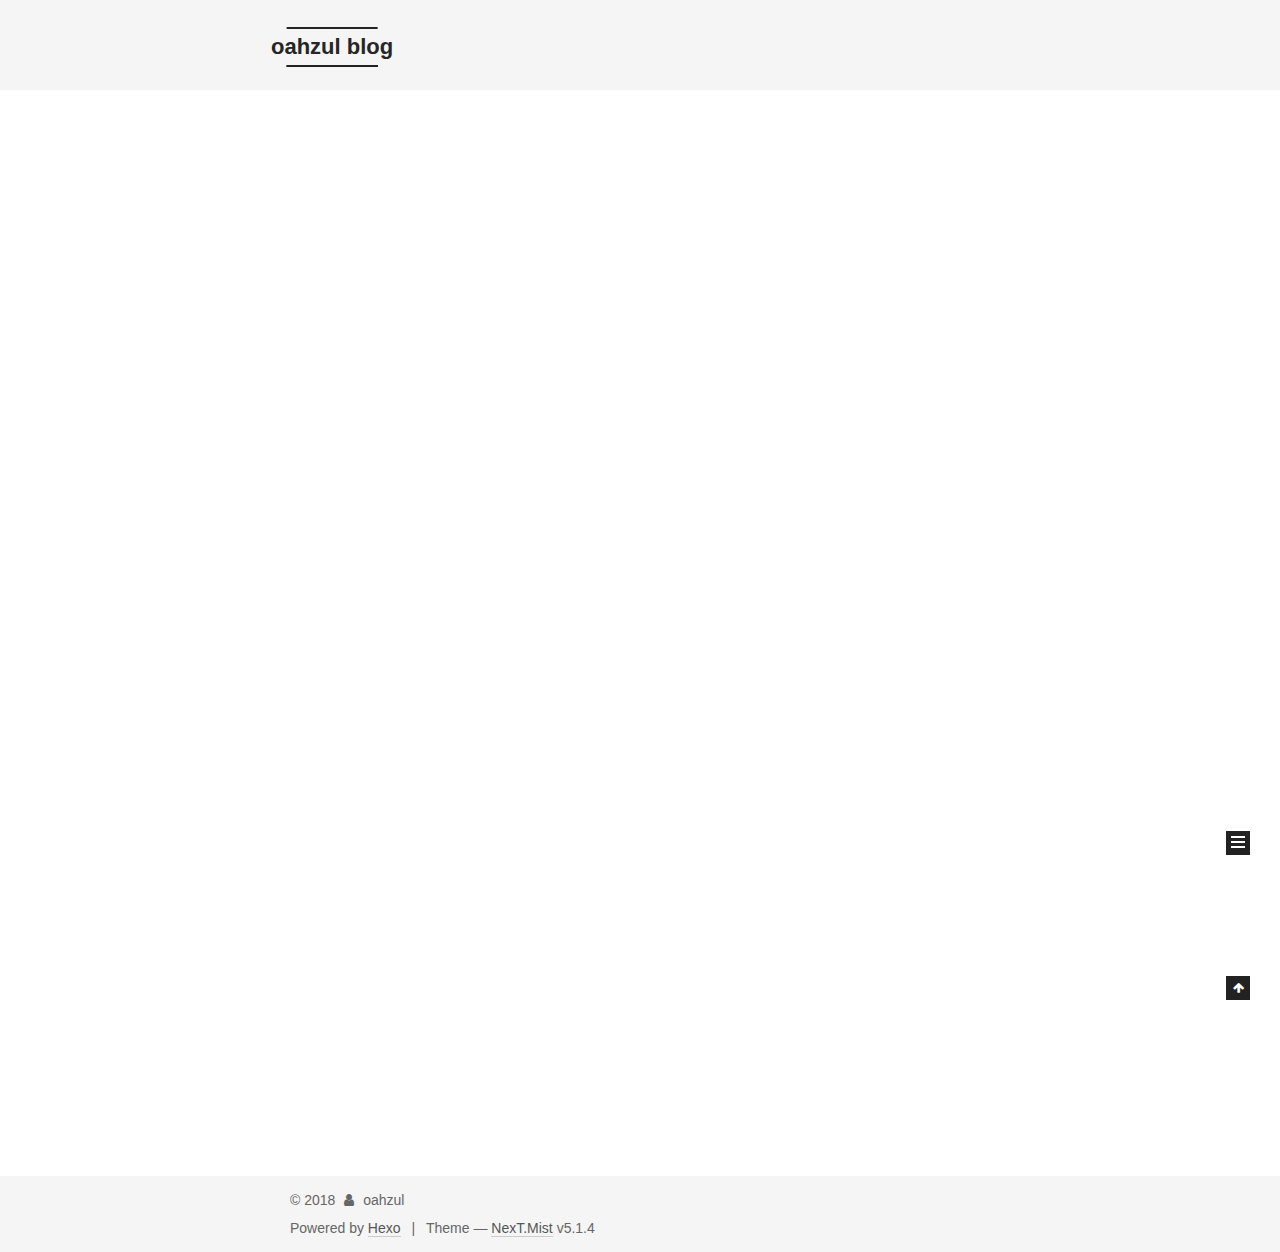
==== commit c3a6ce36: "“update”" ====
--- a/index.html
+++ b/index.html
@@ -5,7 +5,7 @@
   
 
 
-<html class="theme-next muse use-motion" lang="">
+<html class="theme-next mist use-motion" lang="">
 <head><meta name="generator" content="Hexo 3.8.0">
   <meta charset="UTF-8">
 <meta http-equiv="X-UA-Compatible" content="IE=edge">
@@ -93,7 +93,7 @@
   var NexT = window.NexT || {};
   var CONFIG = {
     root: '/',
-    scheme: 'Muse',
+    scheme: 'Mist',
     version: '5.1.4',
     sidebar: {"position":"left","display":"post","offset":12,"b2t":false,"scrollpercent":false,"onmobile":false},
     fancybox: true,
@@ -274,6 +274,16 @@
 
           
             
+              <span class="post-comments-count">
+                <span class="post-meta-divider">|</span>
+                <span class="post-meta-item-icon">
+                  <i class="fa fa-comment-o"></i>
+                </span>
+                <a href="/2018/11/02/hello-world/#comments" itemprop="discussionUrl">
+                  <span class="post-comments-count ds-thread-count" data-thread-key="2018/11/02/hello-world/" itemprop="commentCount"></span>
+                </a>
+              </span>
+            
           
 
           
@@ -449,7 +459,7 @@
 
 
 
-  <div class="theme-info">Theme &mdash; <a class="theme-link" target="_blank" href="https://github.com/iissnan/hexo-theme-next">NexT.Muse</a> v5.1.4</div>
+  <div class="theme-info">Theme &mdash; <a class="theme-link" target="_blank" href="https://github.com/iissnan/hexo-theme-next">NexT.Mist</a> v5.1.4</div>
 
 
 
@@ -560,25 +570,35 @@
 
   
 
-
-  
-
-
-
-
-	
-
-
-
-
-
-  
-
-
-
-
-
-  
+  
+    
+  
+
+  <script type="text/javascript">
+    var duoshuoQuery = {short_name:"your-duoshuo-shortname"};
+    (function() {
+      var ds = document.createElement('script');
+      ds.type = 'text/javascript';ds.async = true;
+      ds.id = 'duoshuo-script';
+      ds.src = (document.location.protocol == 'https:' ? 'https:' : 'http:') + '//static.duoshuo.com/embed.js';
+      ds.charset = 'UTF-8';
+      (document.getElementsByTagName('head')[0]
+      || document.getElementsByTagName('body')[0]).appendChild(ds);
+    })();
+  </script>
+
+  
+    
+    
+    <script src="/lib/ua-parser-js/dist/ua-parser.min.js?v=0.7.9"></script>
+    <script src="/js/src/hook-duoshuo.js"></script>
+  
+
+
+
+
+
+
 
 
 
--- a/css/main.css
+++ b/css/main.css
@@ -226,51 +226,51 @@
   margin: 20px 0 15px;
 }
 h1 {
+  font-size: 24px;
+}
+@media (max-width: 767px) {
+  h1 {
+    font-size: 20px;
+  }
+}
+h2 {
   font-size: 22px;
 }
 @media (max-width: 767px) {
-  h1 {
+  h2 {
     font-size: 18px;
   }
 }
-h2 {
+h3 {
   font-size: 20px;
 }
 @media (max-width: 767px) {
-  h2 {
+  h3 {
     font-size: 16px;
   }
 }
-h3 {
+h4 {
   font-size: 18px;
 }
 @media (max-width: 767px) {
-  h3 {
+  h4 {
     font-size: 14px;
   }
 }
-h4 {
+h5 {
   font-size: 16px;
 }
 @media (max-width: 767px) {
-  h4 {
+  h5 {
     font-size: 12px;
   }
 }
-h5 {
+h6 {
   font-size: 14px;
 }
 @media (max-width: 767px) {
-  h5 {
+  h6 {
     font-size: 10px;
-  }
-}
-h6 {
-  font-size: 12px;
-}
-@media (max-width: 767px) {
-  h6 {
-    font-size: 8px;
   }
 }
 p {
@@ -940,8 +940,8 @@
   display: inline-block;
   padding: 0 20px;
   font-size: 14px;
-  color: #fff;
-  background: #222;
+  color: #555;
+  background: transparent;
   border: 2px solid #222;
   text-decoration: none;
   border-radius: 0;
@@ -1101,7 +1101,7 @@
 }
 .site-meta {
   margin: 0;
-  text-align: center;
+  text-align: left;
 }
 @media (max-width: 767px) {
   .site-meta {
@@ -1112,12 +1112,12 @@
   position: relative;
   display: inline-block;
   padding: 0 40px;
-  color: #fff;
+  color: #222;
   background: #222;
   border-bottom: none;
 }
 .brand:hover {
-  color: #fff;
+  color: #222;
 }
 .logo {
   display: inline-block;
@@ -1348,7 +1348,7 @@
 .posts-collapse {
   position: relative;
   z-index: 1010;
-  margin-left: 55px;
+  margin-left: 0;
 }
 .posts-collapse::after {
   content: " ";
@@ -1822,7 +1822,7 @@
   width: 4px;
   height: 4px;
   border-radius: 50%;
-  background: #0a9ae8;
+  background: #ab7afc;
 }
 .links-of-blogroll {
   font-size: 13px;
@@ -2585,78 +2585,322 @@
 .page-post-detail .comments {
   overflow: hidden;
 }
-@media (max-width: 767px) {
-  .header-inner,
-  .container .main-inner,
+h1,
+h2,
+h3,
+h4,
+h5,
+h6 {
+  margin: 20px 0 10px;
+}
+p {
+  margin: 0 0 25px 0;
+}
+a {
+  border-bottom-color: #ccc;
+}
+hr {
+  margin: 20px 0;
+  height: 2px;
+}
+.main-inner {
+  margin-top: 80px;
+}
+.header {
+  background: #f5f5f5;
+}
+.header-inner {
+  padding: 25px 0 20px;
+}
+.header-inner:before,
+.header-inner:after {
+  content: " ";
+  display: table;
+}
+.header-inner:after {
+  clear: both;
+}
+@media (max-width: 767px) {
+  .header-inner {
+    width: auto;
+    margin-bottom: 50px;
+    padding: 10px;
+  }
+}
+.site-meta {
+  float: left;
+  margin-left: -20px;
+  line-height: normal;
+}
+@media (max-width: 767px) {
+  .site-meta {
+    margin-left: 10px;
+  }
+}
+.site-meta .brand {
+  padding: 2px 1px;
+  background: none;
+}
+@media (max-width: 767px) {
+  .site-meta .brand {
+    display: block;
+  }
+}
+.site-meta .logo {
+  display: none;
+}
+.site-meta .site-title {
+  font-size: 22px;
+  font-weight: bolder;
+}
+@media (max-width: 767px) {
+  .site-meta .site-title {
+    line-height: 34px;
+  }
+}
+.logo-line-before,
+.logo-line-after {
+  display: block;
+  overflow: hidden;
+  margin: 0 auto;
+  width: 75%;
+}
+@media (max-width: 767px) {
+  .logo-line-before,
+  .logo-line-after {
+    display: none;
+  }
+}
+.logo-line-before i,
+.logo-line-after i {
+  position: relative;
+  display: block;
+  height: 2px;
+  background: #222;
+}
+@media (max-width: 767px) {
+  .logo-line-before i,
+  .logo-line-after i {
+    height: 3px;
+  }
+}
+.use-motion .logo-line-before i {
+  left: -100%;
+}
+.use-motion .logo-line-after i {
+  right: -100%;
+}
+.site-subtitle {
+  display: none;
+}
+.site-nav-toggle {
+  position: static;
+  float: right;
+}
+.menu {
+  float: right;
+  margin: 8px 0 0 0;
+}
+@media (max-width: 767px) {
+  .menu {
+    margin: 20px 0 0 0;
+    padding: 0;
+  }
+}
+.menu br {
+  display: none;
+}
+.menu .menu-item {
+  margin: 0;
+}
+@media (max-width: 767px) {
+  .menu .menu-item {
+    display: block;
+  }
+}
+.menu .menu-item a {
+  padding: 0 10px;
+  background: none;
+  border: none;
+  border-radius: 2px;
+  transition-property: background;
+}
+@media (max-width: 767px) {
+  .menu .menu-item a {
+    text-align: left;
+  }
+}
+.menu .menu-item a:hover {
+  background: #e1e1e1;
+}
+.menu a::before {
+  display: none;
+}
+@media (max-width: 767px) {
+  .menu a::before {
+    display: block;
+  }
+}
+@media (max-width: 767px) {
+  .menu {
+    float: none;
+  }
+}
+.site-search form {
+  display: none;
+}
+.posts-expand {
+  padding-top: 0;
+}
+.posts-expand .post-title,
+.posts-expand .post-meta {
+  text-align: left;
+}
+@media (max-width: 767px) {
+  .posts-expand .post-title,
+  .posts-expand .post-meta {
+    text-align: center;
+  }
+}
+.posts-expand .post-eof {
+  display: none;
+}
+.posts-expand .post {
+  margin-top: 120px;
+}
+.posts-expand .post:first-child {
+  margin-top: 0;
+}
+.posts-expand .post-meta {
+  margin-top: 5px;
+  margin-bottom: 20px;
+}
+.posts-expand .post-title {
+  position: relative;
+  font-size: 26px;
+  font-weight: 400;
+}
+@media (max-width: 767px) {
+  .posts-expand .post-title {
+    font-size: 22px;
+  }
+}
+@media (min-width: 1600px) {
+  .posts-expand .post-title {
+    font-size: 26px;
+  }
+}
+.posts-expand .post-title:hover:before {
+  background: #222;
+}
+@media (max-width: 767px) {
+  .posts-expand .post-body {
+    font-size: 12px;
+  }
+}
+.posts-expand .post-body img {
+  margin: 0;
+}
+.posts-expand .post-tags {
+  text-align: left;
+}
+.posts-expand .post-tags a {
+  padding: 1px 5px;
+  background: #f5f5f5;
+  border-bottom: none;
+}
+.posts-expand .post-tags a:hover {
+  background: #ccc;
+}
+.posts-expand .post-nav {
+  margin-top: 40px;
+}
+.post-button {
+  margin-top: 20px;
+  text-align: left;
+}
+.post-button a {
+  padding: 0;
+  font-size: 14px;
+  background: none;
+  border: none;
+  border-bottom: 2px solid #666;
+  transition-property: border;
+}
+@media (max-width: 767px) {
+  .post-button a {
+    font-size: 12px;
+  }
+}
+@media (min-width: 1600px) {
+  .post-button a {
+    font-size: 16px;
+  }
+}
+.post-button a:hover {
+  border-bottom-color: #222;
+}
+.links-of-blogroll-inline .links-of-blogroll-item {
+  display: inline-block;
+}
+.btn {
+  padding: 0 10px;
+  border-width: 2px;
+  border-radius: 0;
+}
+.headband {
+  display: none;
+}
+.site-search {
+  position: relative;
+  float: right;
+  margin-top: 5px;
+  padding-top: 3px;
+}
+@media (max-width: 767px) {
+  .site-search {
+    float: none;
+    padding: 0 10px;
+  }
+}
+@media (max-width: 767px) {
+  .container .main-inner {
+    width: auto;
+  }
+}
+.page-post-detail .post-title,
+.page-post-detail .post-meta {
+  text-align: center;
+}
+.page-post-detail .post-title:before {
+  display: none;
+}
+.page-post-detail .post-meta {
+  margin-bottom: 60px;
+}
+.pagination {
+  margin: 120px 0 0;
+  text-align: left;
+}
+@media (max-width: 767px) {
+  .pagination {
+    margin: 80px 10px 0;
+    text-align: center;
+  }
+}
+.footer {
+  margin-top: 80px;
+  padding: 10px 0;
+  background: #f5f5f5;
+  color: #666;
+}
+.footer-inner {
+  margin: 0 auto;
+  text-align: left;
+}
+@media (max-width: 767px) {
   .footer-inner {
     width: auto;
-  }
-}
-embed {
-  display: block;
-  margin: 0px auto 25px auto;
-}
-.custom-logo .site-meta-headline {
-  text-align: center;
-}
-.custom-logo .brand {
-  background: none;
-}
-.custom-logo .site-title {
-  margin: 10px auto 0;
-  font-size: 24px;
-  color: #222;
-}
-.custom-logo .site-title a {
-  border: none;
-}
-.custom-logo-image {
-  margin: 0 auto;
-  padding: 5px;
-  max-width: 150px;
-  background: #fff;
-}
-@media (max-width: 767px) {
-  .site-nav {
-    position: absolute;
-    left: 0;
-    top: 52px;
-    margin: 0;
-    width: 100%;
-    padding: 0;
-    background: #fff;
-    border-bottom: 1px solid #ddd;
-    z-index: 1030;
-  }
-}
-@media (max-width: 767px) {
-  .menu {
-    text-align: left;
-  }
-}
-@media (max-width: 767px) {
-  .menu .menu-item {
-    display: block;
-    margin: 0 10px;
-    vertical-align: top;
-  }
-}
-@media (max-width: 767px) {
-  .menu .menu-item br {
-    display: none;
-  }
-}
-@media (max-width: 767px) {
-  .menu .menu-item a {
-    padding: 5px 10px;
-  }
-}
-.menu .menu-item .fa {
-  margin-right: 0;
-}
-.site-search form {
-  display: none;
-}
-.links-of-blogroll-inline .links-of-blogroll-item {
-  display: inline-block;
-}
+    text-align: center;
+  }
+}
